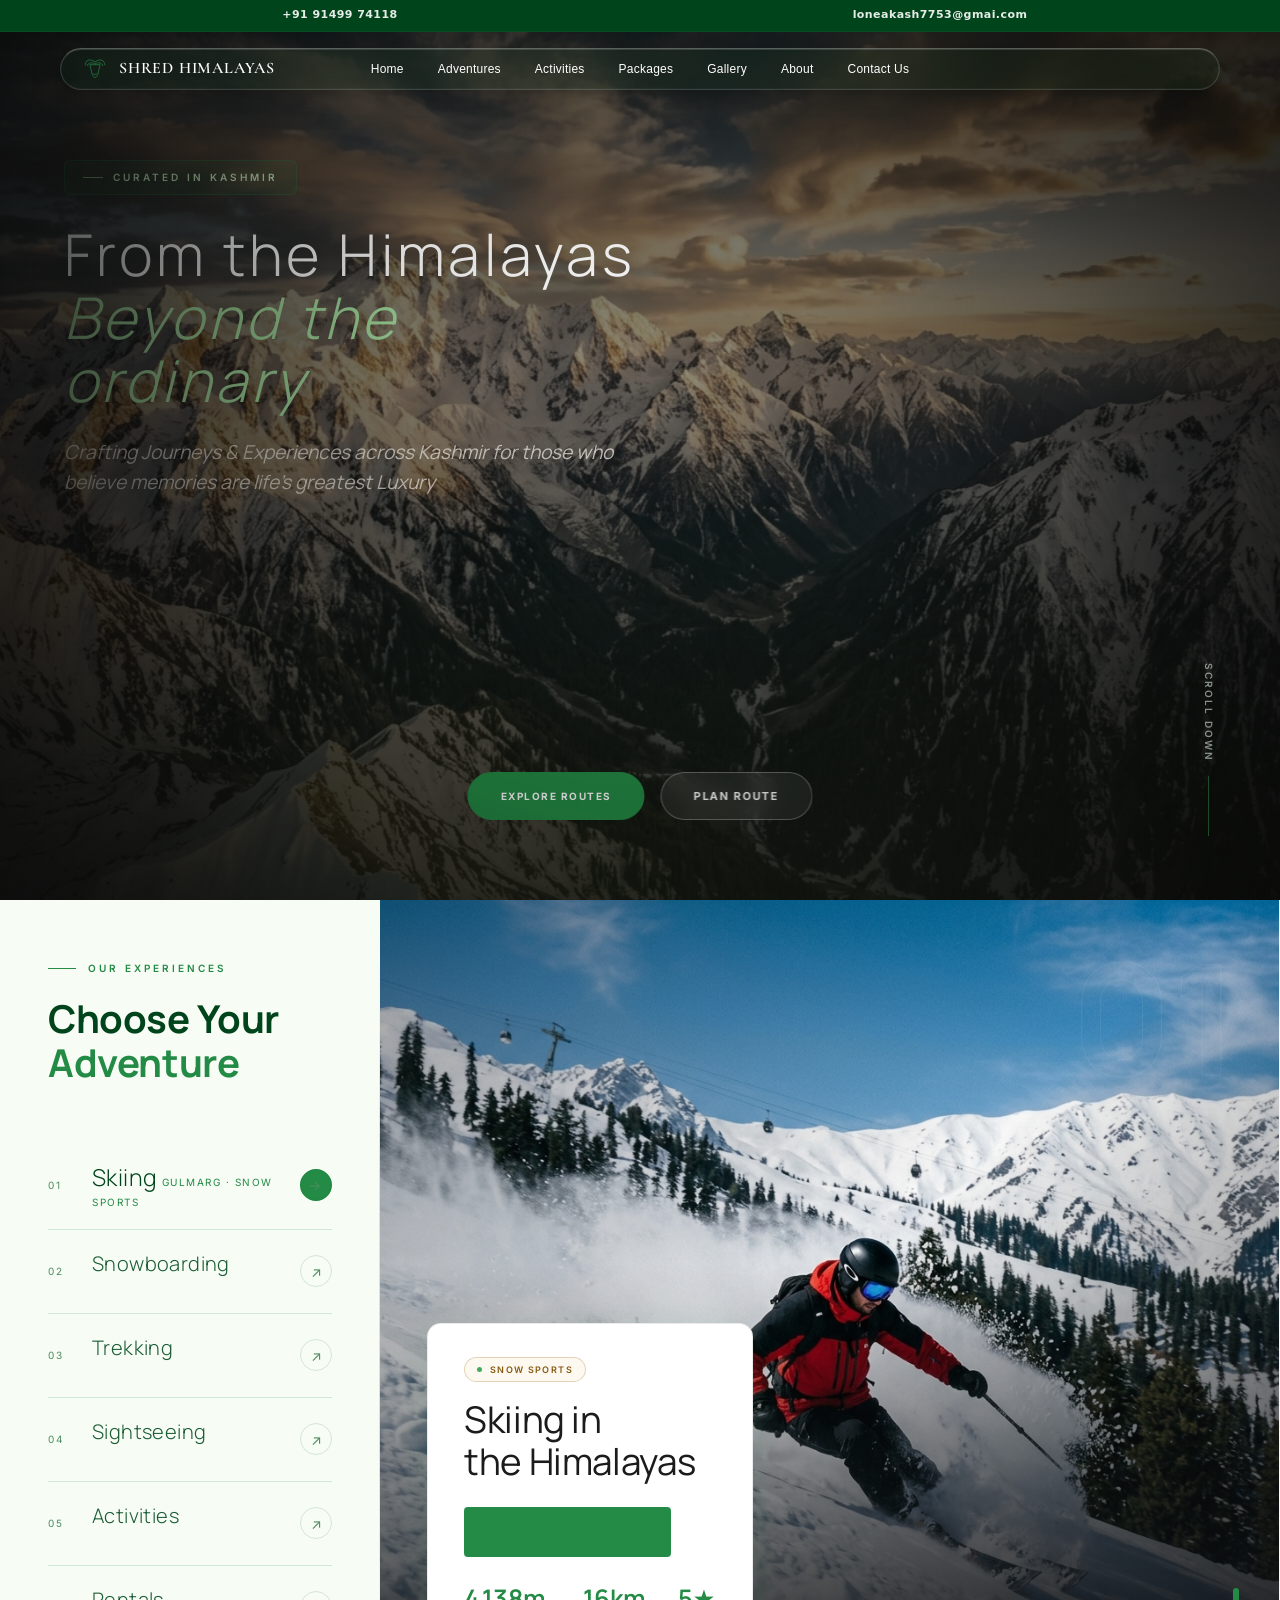
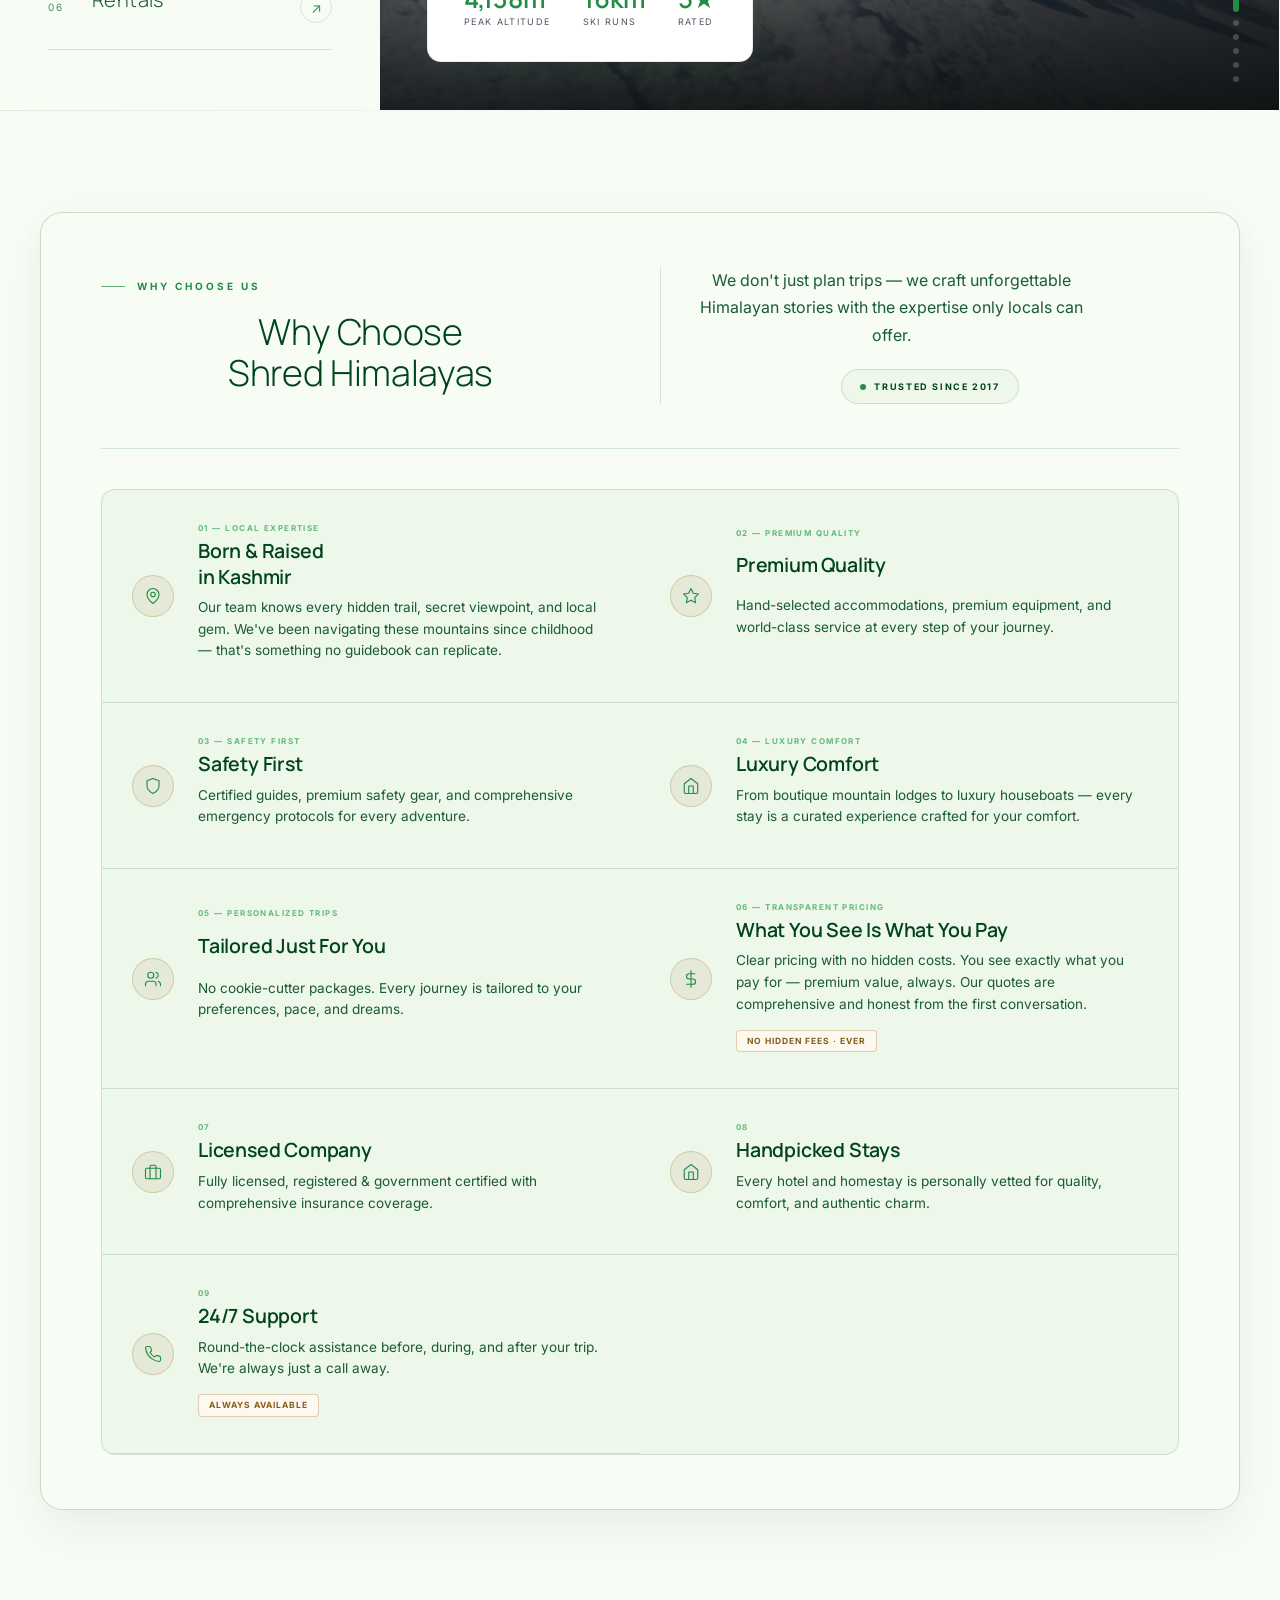
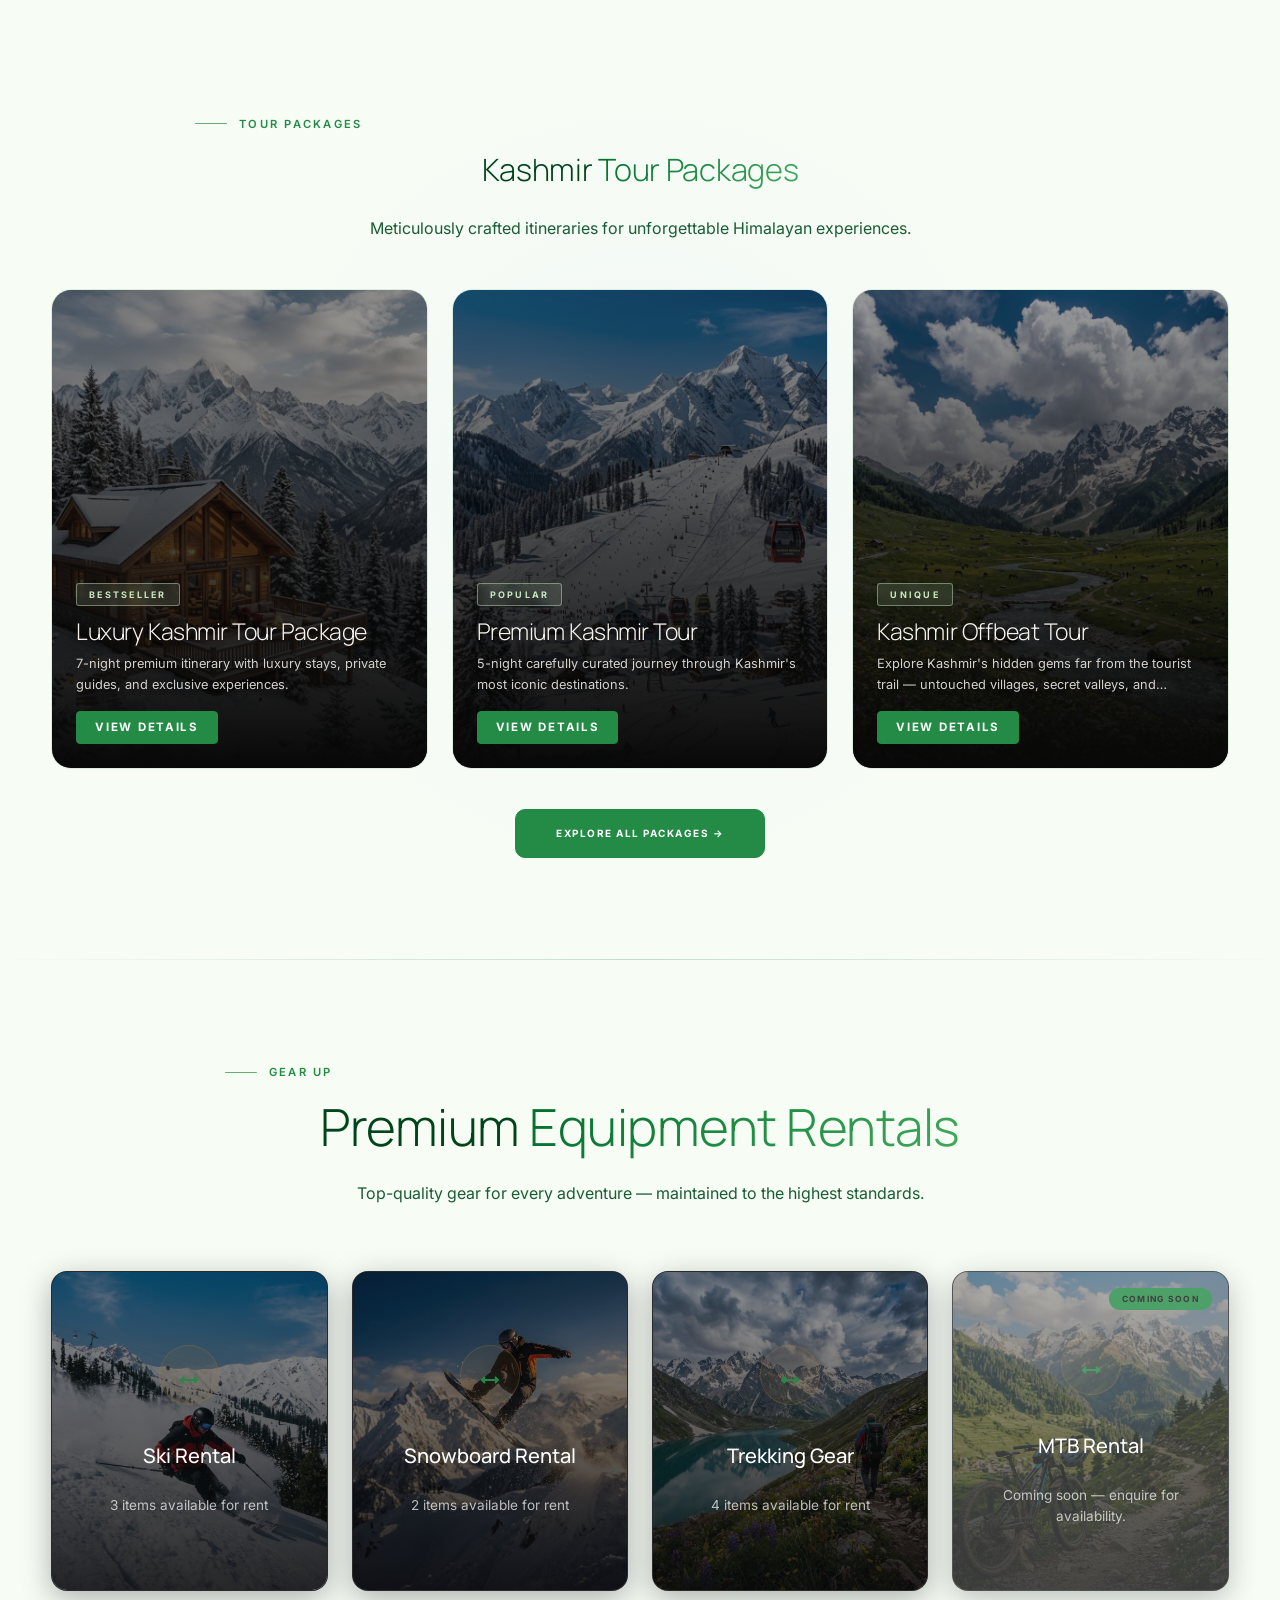
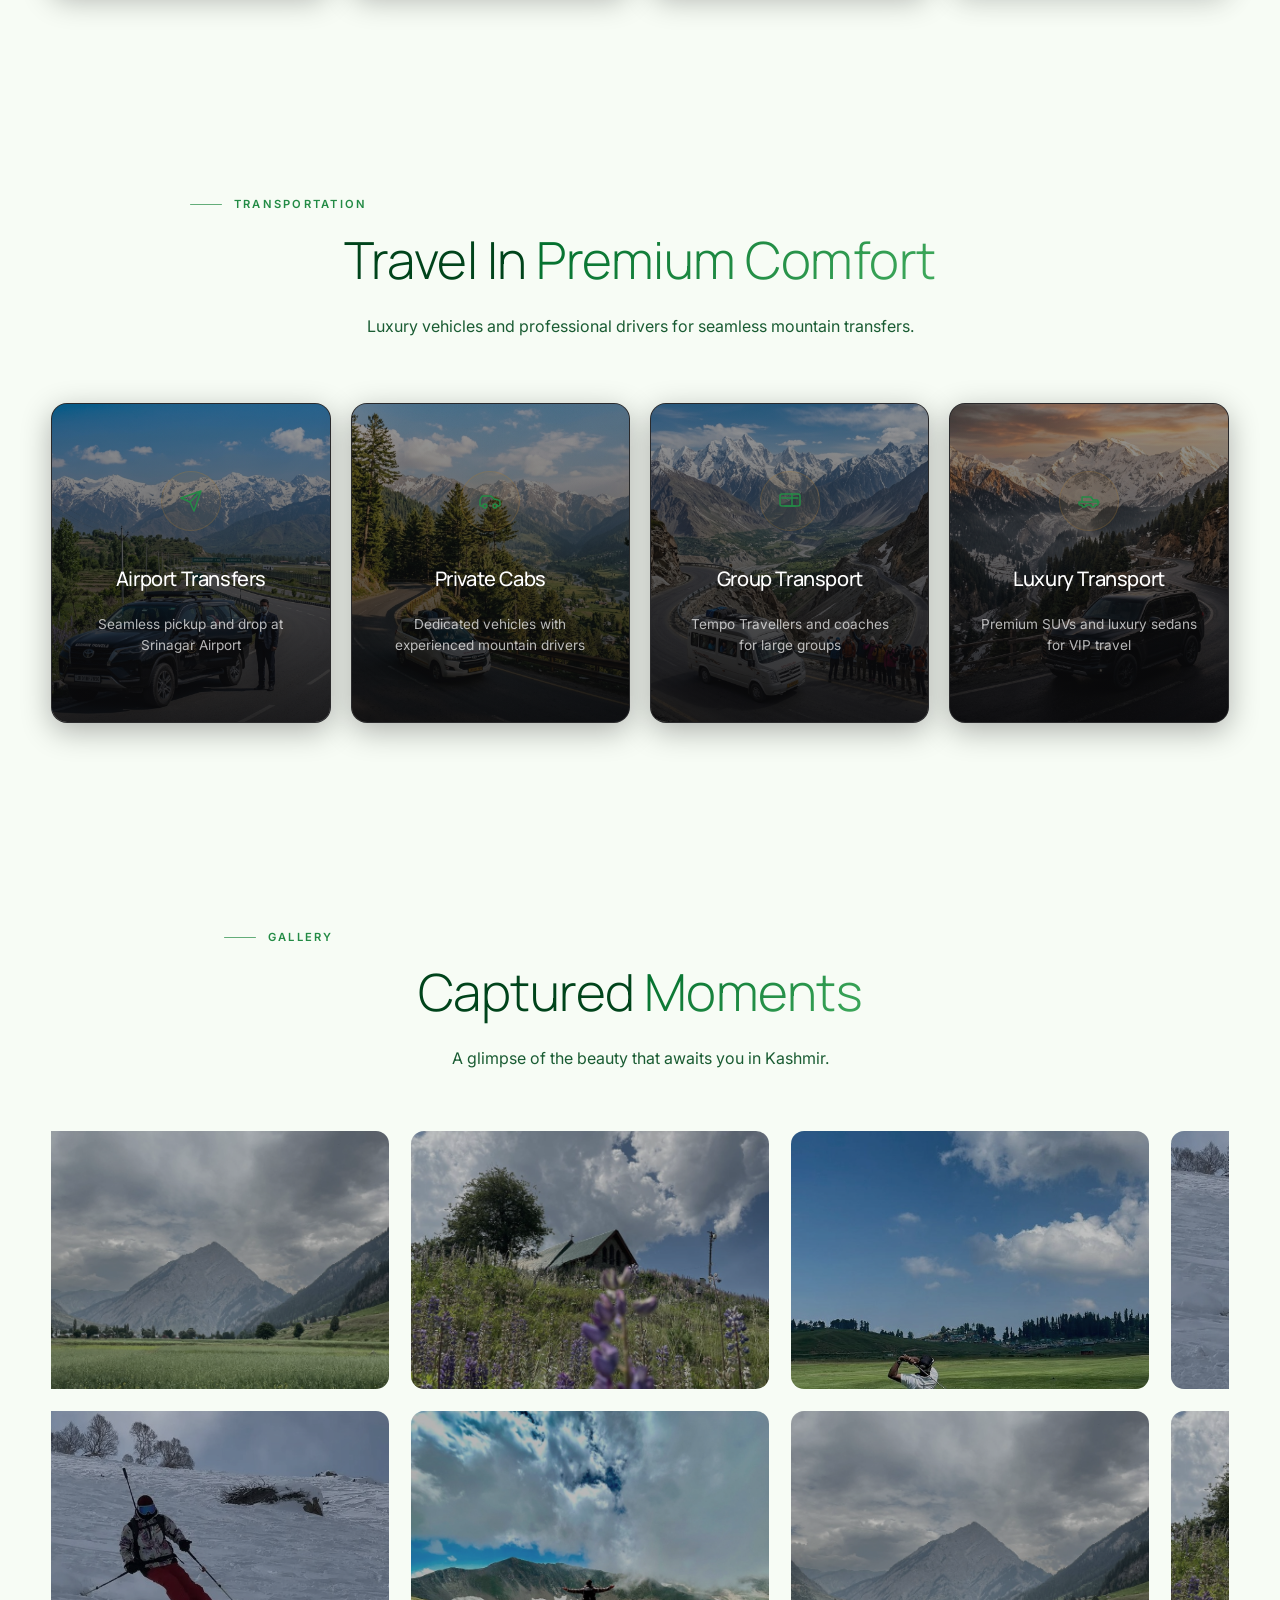
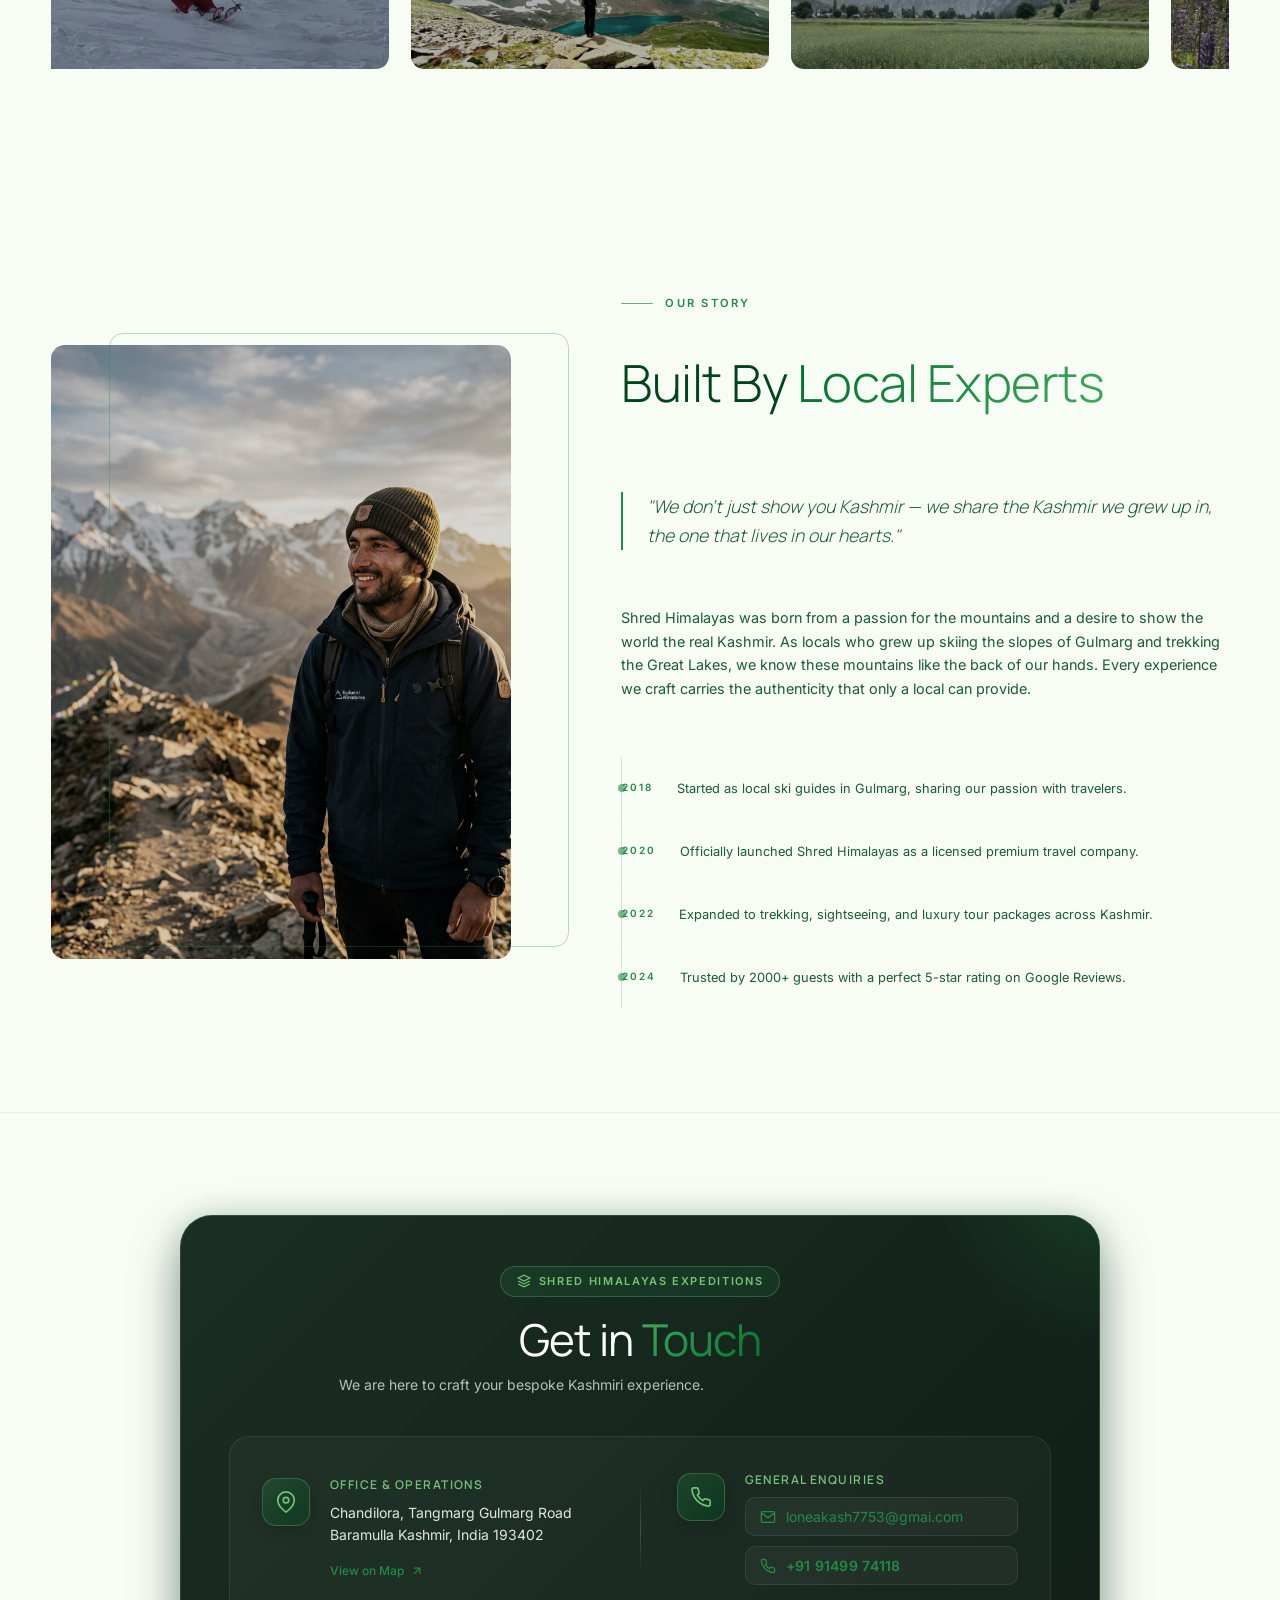
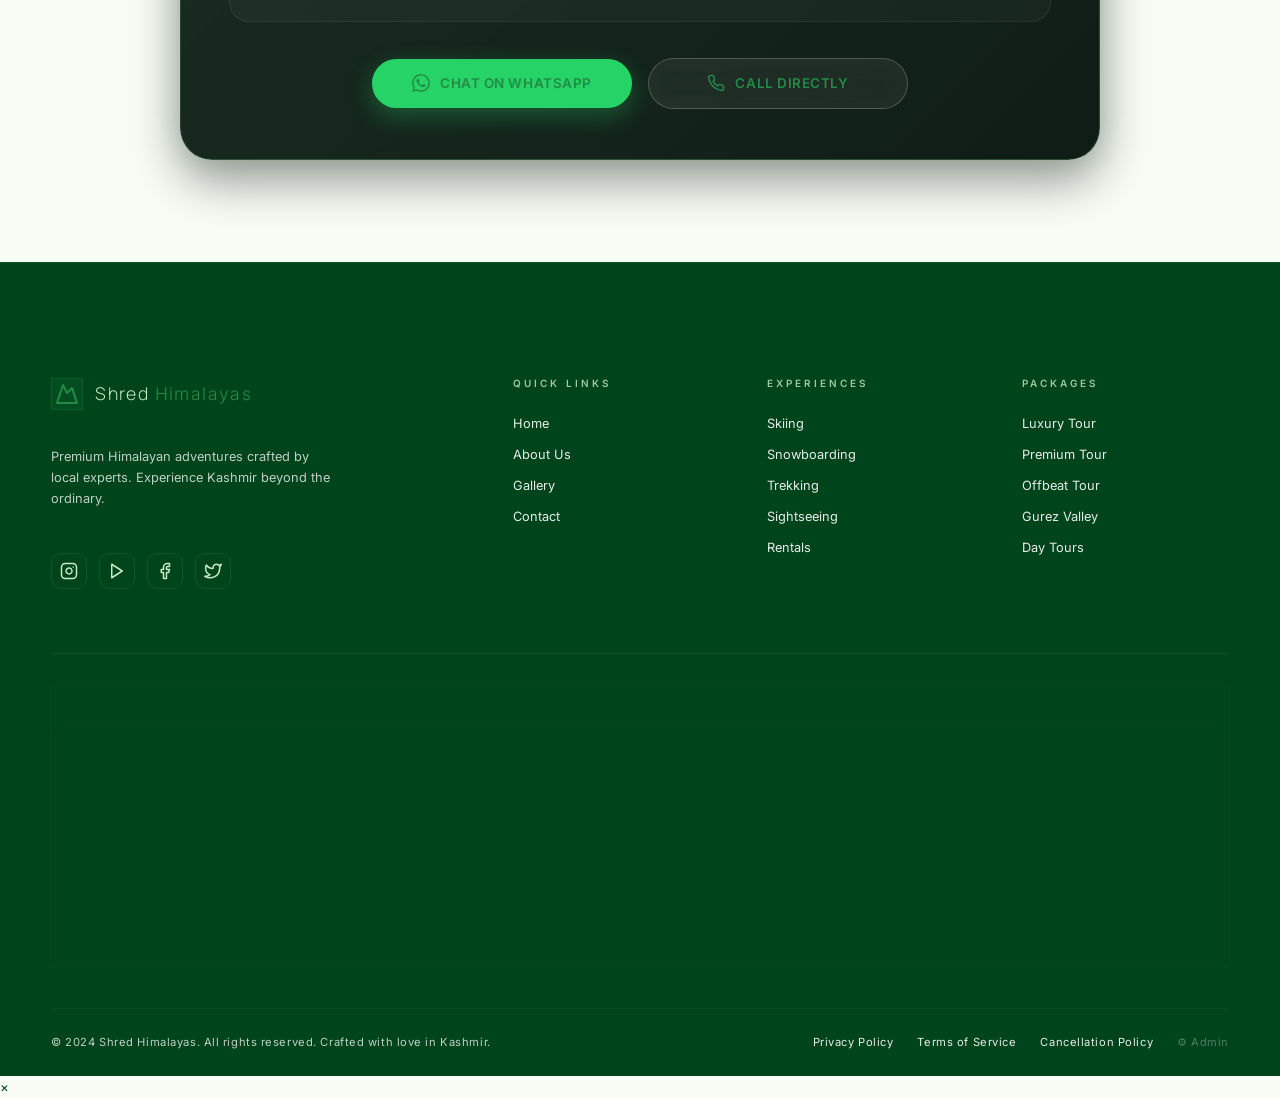
==== index.html @ b34a6f48 "fix all last changes" ====
<!DOCTYPE html>
<html lang="en">

<head>
  <meta charset="UTF-8">
  <meta name="viewport" content="width=device-width, initial-scale=1.0, viewport-fit=cover">
  <title>Shred Himalayas — Premium Himalayan Adventures & Ski Experiences</title>
  <meta name="description"
    content="Luxury adventures, ski experiences, treks, and bespoke Himalayan journeys crafted by local experts in Kashmir. Experience the Himalayas beyond the ordinary.">
  <meta name="keywords" content="Kashmir, skiing, Gulmarg, Himalayas, trekking, luxury travel, snowboarding, adventure">

  <!-- Fonts -->
  <link rel="preconnect" href="https://fonts.googleapis.com">
  <link rel="preconnect" href="https://fonts.gstatic.com" crossorigin>
  <link
    href="https://fonts.googleapis.com/css2?family=Cormorant+Garamond:wght@600&family=Inter:wght@400;500&family=Manrope:wght@700&display=swap"
    rel="stylesheet">

  <!-- Stylesheets -->
  <link rel="stylesheet" href="css/fonts.css">
  <link rel="stylesheet" href="css/variables.css?v=5">
  <link rel="stylesheet" href="css/base.css?v=5">

  <link rel="stylesheet" href="css/navbar.css?v=4">
  <link rel="stylesheet" href="css/hero.css?v=20">
  <link rel="stylesheet" href="css/why-choose.css?v=5">
  <link rel="stylesheet" href="css/experiences.css?v=14">
  <link rel="stylesheet" href="css/skiing.css?v=2">
  <link rel="stylesheet" href="css/snowboarding.css">
  <link rel="stylesheet" href="css/trekking.css?v=3">
  <link rel="stylesheet" href="css/activities.css">
  <link rel="stylesheet" href="css/sightseeing.css?v=3">
  <link rel="stylesheet" href="css/packages.css?v=3">
  <link rel="stylesheet" href="css/testimonials.css">
  <link rel="stylesheet" href="css/gallery.css?v=3">
  <link rel="stylesheet" href="css/about.css">
  <link rel="stylesheet" href="css/cta.css?v=6">
  <link rel="stylesheet" href="css/footer.css?v=2">
  <link rel="stylesheet" href="css/mega-menu.css">
  <link rel="stylesheet" href="css/polish.css?v=16">
  <link rel="stylesheet" href="css/rentals.css?v=15">
  <link rel="stylesheet" href="css/transport.css?v=15">
  <link rel="stylesheet" href="css/cursor.css?v=1">
  <link rel="stylesheet" href="css/chat-popup.css">

  <!-- Favicon -->
  <link rel="icon"
    href="data:image/svg+xml,<svg xmlns='http://www.w3.org/2000/svg' viewBox='0 0 24 24' fill='none' stroke='%232F4F3E' stroke-width='2' stroke-linecap='round' stroke-linejoin='round'><path d='m8 3 4 8 5-5 5 15H2L8 3z'/></svg>">
  <link rel="stylesheet" href="css/theme.css?v=3">
  <link rel="stylesheet" href="css/ios-compat.css">
</head>

<body>

  <!-- ===== LUXURY LOADING SCREEN ===== -->
  <div id="sh-loader">
    <!-- Mountain silhouette background -->
    <div class="loader__mountain">
      <svg viewBox="0 0 1440 400" preserveAspectRatio="xMidYMax meet" fill="rgba(196,168,108,0.15)">
        <polygon
          points="0,400 180,180 280,260 420,100 560,230 700,60 840,200 980,120 1120,240 1260,140 1440,280 1440,400" />
      </svg>
    </div>
    <!-- Vertical line -->
    <div class="loader__line"></div>
    <!-- Gold ring progress -->
    <div class="loader__ring-wrap">
      <svg class="loader__ring-svg" viewBox="0 0 100 100">
        <circle class="loader__ring-bg" cx="50" cy="50" r="45" />
        <circle class="loader__ring-progress" cx="50" cy="50" r="45" />
      </svg>
      <div class="loader__icon">
        <svg viewBox="0 0 24 24" width="28" height="28" fill="none" stroke="currentColor" stroke-width="1.5">
          <path d="m8 3 4 8 5-5 5 15H2L8 3z" />
        </svg>
      </div>
    </div>
    <!-- Brand text -->
    <div class="loader__brand">Shred Himalayas</div>
    <div class="loader__sub">Premium Himalayan Adventures</div>
  </div>

  <!-- ===== NAVBAR ===== -->
  <nav class="navbar" id="navbar">
    <div class="navbar__inner">
      <a href="index.html" class="navbar__logo">
        <div class="navbar__logo-icon">
          <svg viewBox="0 0 100 100" class="navbar__yak-logo" width="34" height="34" fill="none" stroke="currentColor"
            stroke-width="2.5" stroke-linecap="round" stroke-linejoin="round">
            <path d="M15 35 C15 20, 30 10, 50 25 C70 10, 85 20, 85 35" />
            <path d="M22 38 C25 28, 38 24, 50 32 C62 24, 75 28, 78 38" />
            <path d="M32 36 L40 70 C42 75, 45 80, 50 80 C55 80, 58 75, 60 70 L68 36 Z" />
            <path d="M44 68 C46 70, 54 70, 56 68" />
          </svg>
        </div>
        <div class="navbar__logo-text">Shred Himalayas</div>
      </a>

      <div class="navbar__links" id="navLinks">
        <a href="index.html" class="navbar__link active">Home</a>
        <a href="adventures.html" class="navbar__link">Adventures</a>
        <a href="activities.html" class="navbar__link">Activities</a>
        <a href="packages.html" class="navbar__link">Packages</a>
        <a href="index.html#gallery" class="navbar__link">Gallery</a>
        <a href="index.html#about" class="navbar__link">About</a>
        <a href="index.html#cta__form-side" class="navbar__link">Contact Us</a>
      </div>


      <button class="navbar__toggle" id="navToggle" aria-label="Toggle menu" aria-expanded="false"
        aria-controls="navSheet">
        <span></span><span></span><span></span>
      </button>
    </div>
  </nav>

  <!-- ===== MOBILE NAV BOTTOM-SHEET ===== -->
  <div class="nav-sheet-backdrop" id="navSheetBackdrop"></div>
  <div class="nav-sheet" id="navSheet" role="dialog" aria-modal="true" aria-label="Navigation">
    <div class="nav-sheet__pill"></div>
    <div class="nav-sheet__header">
      <span class="nav-sheet__label">Navigation</span>
    </div>
    <div class="nav-sheet__divider"></div>
    <div class="nav-sheet__grid">
      <a href="index.html" class="nav-sheet__item active">
        Home
        <svg class="nav-sheet__arrow" viewBox="0 0 24 24" fill="none" stroke="currentColor" stroke-width="2.5"
          stroke-linecap="round" stroke-linejoin="round">
          <line x1="5" y1="12" x2="19" y2="12" />
          <polyline points="12 5 19 12 12 19" />
        </svg>
      </a>
      <a href="adventures.html" class="nav-sheet__item">
        Adventures
        <svg class="nav-sheet__arrow" viewBox="0 0 24 24" fill="none" stroke="currentColor" stroke-width="2.5"
          stroke-linecap="round" stroke-linejoin="round">
          <line x1="5" y1="12" x2="19" y2="12" />
          <polyline points="12 5 19 12 12 19" />
        </svg>
      </a>
      <a href="activities.html" class="nav-sheet__item nav-sheet__item--full" id="mobileActivitiesToggle">
        Activities
        <svg class="nav-sheet__arrow" viewBox="0 0 24 24" fill="none" stroke="currentColor" stroke-width="2.5"
          stroke-linecap="round" stroke-linejoin="round">
          <line x1="5" y1="12" x2="19" y2="12" />
          <polyline points="12 5 19 12 12 19" />
        </svg>
      </a>
      <a href="packages.html" class="nav-sheet__item">
        Packages
        <svg class="nav-sheet__arrow" viewBox="0 0 24 24" fill="none" stroke="currentColor" stroke-width="2.5"
          stroke-linecap="round" stroke-linejoin="round">
          <line x1="5" y1="12" x2="19" y2="12" />
          <polyline points="12 5 19 12 12 19" />
        </svg>
      </a>
      <a href="index.html#gallery" class="nav-sheet__item">
        Gallery
        <svg class="nav-sheet__arrow" viewBox="0 0 24 24" fill="none" stroke="currentColor" stroke-width="2.5"
          stroke-linecap="round" stroke-linejoin="round">
          <line x1="5" y1="12" x2="19" y2="12" />
          <polyline points="12 5 19 12 12 19" />
        </svg>
      </a>
      <a href="index.html#about" class="nav-sheet__item">
        About
        <svg class="nav-sheet__arrow" viewBox="0 0 24 24" fill="none" stroke="currentColor" stroke-width="2.5"
          stroke-linecap="round" stroke-linejoin="round">
          <line x1="5" y1="12" x2="19" y2="12" />
          <polyline points="12 5 19 12 12 19" />
        </svg>
      </a>
      <a href="index.html#cta__form-side" class="nav-sheet__item">
        Contact
        <svg class="nav-sheet__arrow" viewBox="0 0 24 24" fill="none" stroke="currentColor" stroke-width="2.5"
          stroke-linecap="round" stroke-linejoin="round">
          <line x1="5" y1="12" x2="19" y2="12" />
          <polyline points="12 5 19 12 12 19" />
        </svg>
      </a>
    </div>

  </div>

  <!-- ===== TICKER BAR ===== -->
  <div class="nav-ticker" aria-hidden="true">
    <div class="nav-ticker__track">
      <span class="nav-ticker__item">+91 91499 74118</span><span class="nav-ticker__dot"></span>
      <span class="nav-ticker__item">loneakash7753@gmai.com</span><span class="nav-ticker__dot"></span>
    </div>
  </div>

  <!-- ===== HERO ===== -->

  <section class="hero" id="hero">
    <div class="hero__slider">
      <!-- Slide 1 (Winter Video) -->
      <div class="hero__slide active" data-slide="0">
        <div class="hero__media">
          <video autoplay loop muted playsinline poster="assets/images/hero-mountains.png" class="hero__video">
            <source
              src="https://assets.mixkit.co/videos/preview/mixkit-snowy-mountain-peak-under-blue-sky-41584-large.mp4"
              type="video/mp4">
          </video>
          <div class="hero__overlay"></div>
        </div>
        <div class="hero__content">
          <p class="hero__label">Curated in Kashmir</p>
          <h1 class="hero__title">From the Himalayas<br><span class="hero__title-italic">Beyond the ordinary</span></h1>
          <p class="hero__subtitle">Crafting Journeys &amp; Experiences across Kashmir for those who believe memories are life’s greatest Luxury</p>
        </div>
        <div class="hero__buttons">
          <a href="skiing.html" class="btn btn--primary btn--large"><span>Explore Routes</span></a>
          <a href="#packages" class="btn btn--secondary btn--large"><span>Plan Route</span></a>
        </div>
      </div>

      <!-- Slide 2 (Trek Image) -->
      <div class="hero__slide" data-slide="1">
        <div class="hero__media">
          <img src="assets/images/trekking-landscape.png" alt="Trekking in Kashmir" class="hero__image">
          <div class="hero__overlay"></div>
        </div>
        <div class="hero__content">
          <p class="hero__label">Curated in Kashmir</p>
          <h1 class="hero__title">From the Himalayas<br><span class="hero__title-italic">Beyond the ordinary</span></h1>
          <p class="hero__subtitle">Crafting Journeys &amp; Experiences across Kashmir for those who believe memories are life’s greatest Luxury</p>
        </div>
        <div class="hero__buttons">
          <a href="treks.html" class="btn btn--primary btn--large"><span>Explore Routes</span></a>
          <a href="#packages" class="btn btn--secondary btn--large"><span>Plan Route</span></a>
        </div>
      </div>

      <!-- Slide 3 (Luxury Image) -->
      <div class="hero__slide" data-slide="2">
        <div class="hero__media">
          <img src="assets/images/sightseeing-dal-lake.png" alt="Kashmir Luxury Tour" class="hero__image">
          <div class="hero__overlay"></div>
        </div>
        <div class="hero__content">
          <p class="hero__label">Curated in Kashmir</p>
          <h1 class="hero__title">From the Himalayas<br><span class="hero__title-italic">Beyond the ordinary</span></h1>
          <p class="hero__subtitle">Crafting Journeys &amp; Experiences across Kashmir for those who believe memories are life’s greatest Luxury</p>
        </div>
        <div class="hero__buttons">
          <a href="packages.html" class="btn btn--primary btn--large"><span>Explore Routes</span></a>
          <a href="#packages" class="btn btn--secondary btn--large"><span>Plan Route</span></a>
        </div>
      </div>
    </div>

    <canvas class="hero__snow" id="snowCanvas"></canvas>

    <!-- Slider Controls -->
    <!-- <div class="hero__controls">
      <button class="hero__control hero__control--prev" aria-label="Previous slide">
        <svg viewBox="0 0 24 24" width="20" height="20" fill="none" stroke="currentColor" stroke-width="2" stroke-linecap="round" stroke-linejoin="round"><line x1="19" y1="12" x2="5" y2="12"></line><polyline points="12 19 5 12 12 5"></polyline></svg>
      </button>
      <button class="hero__control hero__control--next" aria-label="Next slide">
        <svg viewBox="0 0 24 24" width="20" height="20" fill="none" stroke="currentColor" stroke-width="2" stroke-linecap="round" stroke-linejoin="round"><line x1="5" y1="12" x2="19" y2="12"></line><polyline points="12 5 19 12 12 19"></polyline></svg>
      </button>
    </div> -->

    <!-- Scroll Down Indicator -->
    <div class="hero__scroll-down">
      <span class="hero__scroll-text">Scroll Down</span>
      <div class="hero__scroll-line"></div>
    </div>
  </section>

  <!-- ===== EXPERIENCES SHOWCASE ===== -->
  <section class="experiences" id="experiences">
    <div class="experiences__layout">

      <!-- Left Sidebar: Navigation -->
      <aside class="experiences__sidebar">
        <div class="experiences__sidebar-header">
          <p class="experiences__sidebar-label">Our Experiences</p>
          <h2 class="experiences__sidebar-title">
            Choose Your<br><span>Adventure</span>
          </h2>
        </div>

        <ul class="experiences__nav" role="tablist" aria-label="Experience categories">
          <li class="experiences__nav-item">
            <button class="experiences__nav-btn is-active" role="tab" aria-selected="true" data-exp="0" id="exp-tab-0"
              aria-controls="exp-panel-0">
              <span class="experiences__nav-num">01</span>
              <span class="experiences__nav-info">
                <span class="experiences__nav-title">Skiing</span>
                <span class="experiences__nav-sub">Gulmarg · Snow Sports</span>
              </span>
              <span class="experiences__nav-arrow" aria-hidden="true">↗</span>
            </button>
          </li>
          <li class="experiences__nav-item">
            <button class="experiences__nav-btn" role="tab" aria-selected="false" data-exp="1" id="exp-tab-1"
              aria-controls="exp-panel-1">
              <span class="experiences__nav-num">02</span>
              <span class="experiences__nav-info">
                <span class="experiences__nav-title">Snowboarding</span>
                <span class="experiences__nav-sub">Kashmir · Backcountry</span>
              </span>
              <span class="experiences__nav-arrow" aria-hidden="true">↗</span>
            </button>
          </li>
          <li class="experiences__nav-item">
            <button class="experiences__nav-btn" role="tab" aria-selected="false" data-exp="2" id="exp-tab-2"
              aria-controls="exp-panel-2">
              <span class="experiences__nav-num">03</span>
              <span class="experiences__nav-info">
                <span class="experiences__nav-title">Trekking</span>
                <span class="experiences__nav-sub">Trails · High Altitude</span>
              </span>
              <span class="experiences__nav-arrow" aria-hidden="true">↗</span>
            </button>
          </li>
          <li class="experiences__nav-item">
            <button class="experiences__nav-btn" role="tab" aria-selected="false" data-exp="3" id="exp-tab-3"
              aria-controls="exp-panel-3">
              <span class="experiences__nav-num">04</span>
              <span class="experiences__nav-info">
                <span class="experiences__nav-title">Sightseeing</span>
                <span class="experiences__nav-sub">Culture · Landscapes</span>
              </span>
              <span class="experiences__nav-arrow" aria-hidden="true">↗</span>
            </button>
          </li>
          <li class="experiences__nav-item">
            <button class="experiences__nav-btn" role="tab" aria-selected="false" data-exp="4" id="exp-tab-4"
              aria-controls="exp-panel-4">
              <span class="experiences__nav-num">05</span>
              <span class="experiences__nav-info">
                <span class="experiences__nav-title">Activities</span>
                <span class="experiences__nav-sub">Year-Round · All Levels</span>
              </span>
              <span class="experiences__nav-arrow" aria-hidden="true">↗</span>
            </button>
          </li>
          <li class="experiences__nav-item">
            <button class="experiences__nav-btn" role="tab" aria-selected="false" data-exp="5" id="exp-tab-5"
              aria-controls="exp-panel-5">
              <span class="experiences__nav-num">06</span>
              <span class="experiences__nav-info">
                <span class="experiences__nav-title">Rentals</span>
                <span class="experiences__nav-sub">Equipment · Premium Gear</span>
              </span>
              <span class="experiences__nav-arrow" aria-hidden="true">↗</span>
            </button>
          </li>
        </ul>
      </aside>

      <!-- Right Stage: Image Panels -->
      <div class="experiences__stage">

        <!-- Panel 01: Skiing -->
        <div class="experiences__panel is-active" role="tabpanel" id="exp-panel-0" aria-labelledby="exp-tab-0">
          <img src="assets/images/skiing-action.png" alt="Skiing in Gulmarg" class="experiences__panel-image"
            loading="eager">
          <div class="experiences__panel-overlay"></div>
          <div class="experiences__panel-overlay-bottom"></div>
          <div class="experiences__panel-bignum" aria-hidden="true">01</div>
          <div class="experiences__panel-content">
            <div class="experiences__panel-tag">Snow Sports</div>
            <h3 class="experiences__panel-heading">Skiing in<br>the Himalayas</h3>
            <p class="experiences__panel-desc">Asia's highest gondola, legendary powder runs, and certified instructors
              for all levels. From first-timers to expert heli-skiers — Gulmarg delivers like nowhere else on Earth.</p>
            <div class="experiences__panel-meta">
              <a href="skiing.html" class="experiences__panel-cta">
                Explore Skiing
                <svg class="experiences__panel-cta-icon" viewBox="0 0 24 24">
                  <path d="M5 12h14M12 5l7 7-7 7" />
                </svg>
              </a>
            </div>
            <div class="experiences__panel-stats">
              <div class="experiences__stat">
                <span class="experiences__stat-num">4,138m</span>
                <span class="experiences__stat-label">Peak Altitude</span>
              </div>
              <div class="experiences__stat">
                <span class="experiences__stat-num">16km</span>
                <span class="experiences__stat-label">Ski Runs</span>
              </div>
              <div class="experiences__stat">
                <span class="experiences__stat-num">5★</span>
                <span class="experiences__stat-label">Rated</span>
              </div>
            </div>
          </div>
        </div>

        <!-- Panel 02: Snowboarding -->
        <div class="experiences__panel" role="tabpanel" id="exp-panel-1" aria-labelledby="exp-tab-1">
          <img src="assets/images/snowboarding-action.png" alt="Snowboarding in Kashmir"
            class="experiences__panel-image" loading="lazy">
          <div class="experiences__panel-overlay"></div>
          <div class="experiences__panel-overlay-bottom"></div>
          <div class="experiences__panel-bignum" aria-hidden="true">02</div>
          <div class="experiences__panel-content">
            <div class="experiences__panel-tag">Backcountry</div>
            <h3 class="experiences__panel-heading">Snowboarding<br>Kashmir</h3>
            <p class="experiences__panel-desc">Carve your way through untouched mountain terrain. Our guides know every
              hidden line, drop, and powder stash in Kashmir's backcountry.</p>
            <div class="experiences__panel-meta">
              <a href="adventures.html" class="experiences__panel-cta">
                Explore Snowboarding
                <svg class="experiences__panel-cta-icon" viewBox="0 0 24 24">
                  <path d="M5 12h14M12 5l7 7-7 7" />
                </svg>
              </a>
            </div>
            <div class="experiences__panel-stats">
              <div class="experiences__stat">
                <span class="experiences__stat-num">3,200m</span>
                <span class="experiences__stat-label">Base Altitude</span>
              </div>
              <div class="experiences__stat">
                <span class="experiences__stat-num">Dec–Mar</span>
                <span class="experiences__stat-label">Best Season</span>
              </div>
              <div class="experiences__stat">
                <span class="experiences__stat-num">All</span>
                <span class="experiences__stat-label">Skill Levels</span>
              </div>
            </div>
          </div>
        </div>

        <!-- Panel 03: Trekking -->
        <div class="experiences__panel" role="tabpanel" id="exp-panel-2" aria-labelledby="exp-tab-2">
          <img src="assets/images/trekking-landscape.png" alt="Trekking in Kashmir" class="experiences__panel-image"
            loading="lazy">
          <div class="experiences__panel-overlay"></div>
          <div class="experiences__panel-overlay-bottom"></div>
          <div class="experiences__panel-bignum" aria-hidden="true">03</div>
          <div class="experiences__panel-content">
            <div class="experiences__panel-tag">High Altitude</div>
            <h3 class="experiences__panel-heading">Trekking the<br>Great Himalayas</h3>
            <p class="experiences__panel-desc">Walk ancient Silk Road trails through emerald alpine meadows, glacial
              lakes, and summit passes that have been traversed for centuries.</p>
            <div class="experiences__panel-meta">
              <a href="treks.html" class="experiences__panel-cta">
                Explore Trekking
                <svg class="experiences__panel-cta-icon" viewBox="0 0 24 24">
                  <path d="M5 12h14M12 5l7 7-7 7" />
                </svg>
              </a>
            </div>
            <div class="experiences__panel-stats">
              <div class="experiences__stat">
                <span class="experiences__stat-num">12+</span>
                <span class="experiences__stat-label">Trek Routes</span>
              </div>
              <div class="experiences__stat">
                <span class="experiences__stat-num">Jun–Oct</span>
                <span class="experiences__stat-label">Best Season</span>
              </div>
              <div class="experiences__stat">
                <span class="experiences__stat-num">5,400m</span>
                <span class="experiences__stat-label">Max Altitude</span>
              </div>
            </div>
          </div>
        </div>

        <!-- Panel 04: Sightseeing -->
        <div class="experiences__panel" role="tabpanel" id="exp-panel-3" aria-labelledby="exp-tab-3">
          <img src="assets/images/sightseeing-dal-lake.png" alt="Sightseeing in Kashmir"
            class="experiences__panel-image" loading="lazy">
          <div class="experiences__panel-overlay"></div>
          <div class="experiences__panel-overlay-bottom"></div>
          <div class="experiences__panel-bignum" aria-hidden="true">04</div>
          <div class="experiences__panel-content">
            <div class="experiences__panel-tag">Culture & Landscapes</div>
            <h3 class="experiences__panel-heading">Sightseeing<br>Kashmir</h3>
            <p class="experiences__panel-desc">From the shimmering Dal Lake to the Mughal Gardens, immerse yourself in
              Kashmir's timeless beauty, living culture, and storied landscapes.</p>
            <div class="experiences__panel-meta">
              <a href="adventures.html" class="experiences__panel-cta">
                Explore Sightseeing
                <svg class="experiences__panel-cta-icon" viewBox="0 0 24 24">
                  <path d="M5 12h14M12 5l7 7-7 7" />
                </svg>
              </a>
            </div>
            <div class="experiences__panel-stats">
              <div class="experiences__stat">
                <span class="experiences__stat-num">20+</span>
                <span class="experiences__stat-label">Landmarks</span>
              </div>
              <div class="experiences__stat">
                <span class="experiences__stat-num">All Year</span>
                <span class="experiences__stat-label">Season</span>
              </div>
              <div class="experiences__stat">
                <span class="experiences__stat-num">Cultural</span>
                <span class="experiences__stat-label">Experience</span>
              </div>
            </div>
          </div>
        </div>

        <!-- Panel 05: Activities -->
        <div class="experiences__panel" role="tabpanel" id="exp-panel-4" aria-labelledby="exp-tab-4">
          <img src="assets/images/activities-winter.png" alt="Winter activities in Kashmir"
            class="experiences__panel-image" loading="lazy">
          <div class="experiences__panel-overlay"></div>
          <div class="experiences__panel-overlay-bottom"></div>
          <div class="experiences__panel-bignum" aria-hidden="true">05</div>
          <div class="experiences__panel-content">
            <div class="experiences__panel-tag">Year-Round Adventures</div>
            <h3 class="experiences__panel-heading">Activities for<br>Every Season</h3>
            <p class="experiences__panel-desc">Snowshoeing, ice fishing, zorbing, and more. Kashmir offers a calendar
              full of thrilling activities whether the mountains are white or green.</p>
            <div class="experiences__panel-meta">
              <a href="adventures.html" class="experiences__panel-cta">
                Explore Activities
                <svg class="experiences__panel-cta-icon" viewBox="0 0 24 24">
                  <path d="M5 12h14M12 5l7 7-7 7" />
                </svg>
              </a>
            </div>
            <div class="experiences__panel-stats">
              <div class="experiences__stat">
                <span class="experiences__stat-num">15+</span>
                <span class="experiences__stat-label">Activities</span>
              </div>
              <div class="experiences__stat">
                <span class="experiences__stat-num">All Year</span>
                <span class="experiences__stat-label">Available</span>
              </div>
              <div class="experiences__stat">
                <span class="experiences__stat-num">Family</span>
                <span class="experiences__stat-label">Friendly</span>
              </div>
            </div>
          </div>
        </div>

        <!-- Panel 06: Rentals -->
        <div class="experiences__panel" role="tabpanel" id="exp-panel-5" aria-labelledby="exp-tab-5">
          <img src="assets/images/rentals-equipment.png" alt="Equipment rentals" class="experiences__panel-image"
            loading="lazy">
          <div class="experiences__panel-overlay"></div>
          <div class="experiences__panel-overlay-bottom"></div>
          <div class="experiences__panel-bignum" aria-hidden="true">06</div>
          <div class="experiences__panel-content">
            <div class="experiences__panel-tag">Premium Gear</div>
            <h3 class="experiences__panel-heading">Top-Tier<br>Equipment Rentals</h3>
            <p class="experiences__panel-desc">Rent premium skis, snowboards, helmets, and mountain gear from our
              fully-stocked base camp. Expert fitting, daily maintenance included.</p>
            <div class="experiences__panel-meta">
              <a href="rentals.html" class="experiences__panel-cta">
                Browse Equipment
                <svg class="experiences__panel-cta-icon" viewBox="0 0 24 24">
                  <path d="M5 12h14M12 5l7 7-7 7" />
                </svg>
              </a>
            </div>
            <div class="experiences__panel-stats">
              <div class="experiences__stat">
                <span class="experiences__stat-num">200+</span>
                <span class="experiences__stat-label">Items Available</span>
              </div>
              <div class="experiences__stat">
                <span class="experiences__stat-num">Daily</span>
                <span class="experiences__stat-label">Maintained</span>
              </div>
              <div class="experiences__stat">
                <span class="experiences__stat-num">Expert</span>
                <span class="experiences__stat-label">Fitting</span>
              </div>
            </div>
          </div>
        </div>

        <!-- Progress Dots -->
        <div class="experiences__dots" aria-hidden="true">
          <button class="experiences__dot is-active" data-exp="0" aria-label="Skiing"></button>
          <button class="experiences__dot" data-exp="1" aria-label="Snowboarding"></button>
          <button class="experiences__dot" data-exp="2" aria-label="Trekking"></button>
          <button class="experiences__dot" data-exp="3" aria-label="Sightseeing"></button>
          <button class="experiences__dot" data-exp="4" aria-label="Activities"></button>
          <button class="experiences__dot" data-exp="5" aria-label="Rentals"></button>
        </div>

      </div><!-- /stage -->
    </div><!-- /layout -->
  </section>

  <!-- ===== WHY CHOOSE ===== -->
  <section class="why-choose" id="why-choose">
    <div class="why-choose__inner">

      <!-- Two-column Header -->
      <div class="why-choose__header">
        <div class="why-choose__header-left">
          <p class="section-label">Why Choose Us</p>
          <h2>Why Choose<br>Shred Himalayas</h2>
        </div>
        <div class="why-choose__header-right">
          <p>We don't just plan trips — we craft unforgettable Himalayan stories with the expertise only locals can
            offer.</p>
          <div class="why-choose__header-badge">Trusted since 2017</div>
        </div>
      </div>

      <!-- BENTO GRID -->
      <div class="why-choose__bento">

        <!-- Card 1: Featured — Local Expertise (Large Dark) -->
        <div class="wc-card wc-card--featured reveal">
          <div class="wc-card__icon">
            <svg viewBox="0 0 24 24" fill="none" stroke="currentColor" stroke-width="1.5" stroke-linecap="round"
              stroke-linejoin="round">
              <path d="M20 10c0 6-8 12-8 12s-8-6-8-12a8 8 0 0 1 16 0Z" />
              <circle cx="12" cy="10" r="3" />
            </svg>
          </div>
          <span class="wc-card__num">01 — Local Expertise</span>
          <h3 class="wc-card__title">Born & Raised<br>in Kashmir</h3>
          <p class="wc-card__desc">Our team knows every hidden trail, secret viewpoint, and local gem. We've been
            navigating these mountains since childhood — that's something no guidebook can replicate.</p>
          <!-- <a href="adventures.html" class="wc-card__arrow-link">
            Explore Experiences
            <svg viewBox="0 0 24 24"><path d="M5 12h14M12 5l7 7-7 7"/></svg>
          </a> -->
          <span class="wc-card__watermark" aria-hidden="true">01</span>
        </div>

        <!-- Card 2: Premium Quality (Medium Light) -->
        <div class="wc-card wc-card--medium-light reveal">
          <div class="wc-card__icon">
            <svg viewBox="0 0 24 24" fill="none" stroke="currentColor" stroke-width="1.5" stroke-linecap="round"
              stroke-linejoin="round">
              <path d="M12 2 L15.09 8.26 22 9.27 17 14.14 18.18 21.02 12 17.77 5.82 21.02 7 14.14 2 9.27 8.91 8.26Z" />
            </svg>
          </div>
          <span class="wc-card__num">02 — Premium Quality</span>
          <h3 class="wc-card__title">Premium Quality</h3>
          <p class="wc-card__desc">Hand-selected accommodations, premium equipment, and world-class service at every
            step of your journey.</p>
        </div>

        <!-- Card 3: Safety First (Medium Green Tint) -->
        <div class="wc-card wc-card--medium-green reveal">
          <div class="wc-card__icon">
            <svg viewBox="0 0 24 24" fill="none" stroke="currentColor" stroke-width="1.5" stroke-linecap="round"
              stroke-linejoin="round">
              <path d="M12 22s8-4 8-10V5l-8-3-8 3v7c0 6 8 10 8 10z" />
            </svg>
          </div>
          <span class="wc-card__num">03 — Safety First</span>
          <h3 class="wc-card__title">Safety First</h3>
          <p class="wc-card__desc">Certified guides, premium safety gear, and comprehensive emergency protocols for
            every adventure.</p>
        </div>

        <!-- Card 4: Luxury Comfort (Tall Dark Green) -->
        <div class="wc-card wc-card--tall-dark reveal">
          <div class="wc-card__icon">
            <svg viewBox="0 0 24 24" fill="none" stroke="currentColor" stroke-width="1.5" stroke-linecap="round"
              stroke-linejoin="round">
              <path d="M3 9l9-7 9 7v11a2 2 0 0 1-2 2H5a2 2 0 0 1-2-2z" />
              <polyline points="9 22 9 12 15 12 15 22" />
            </svg>
          </div>
          <span class="wc-card__num">04 — Luxury Comfort</span>
          <h3 class="wc-card__title">Luxury Comfort</h3>
          <p class="wc-card__desc">From boutique mountain lodges to luxury houseboats — every stay is a curated
            experience crafted for your comfort.</p>
        </div>

        <!-- Card 5: Personalized Trips (Wide Beige) -->
        <div class="wc-card wc-card--wide-beige reveal">
          <div class="wc-card__icon">
            <svg viewBox="0 0 24 24" fill="none" stroke="currentColor" stroke-width="1.5" stroke-linecap="round"
              stroke-linejoin="round">
              <path d="M16 21v-2a4 4 0 0 0-4-4H6a4 4 0 0 0-4 4v2" />
              <circle cx="9" cy="7" r="4" />
              <path d="M22 21v-2a4 4 0 0 0-3-3.87" />
              <path d="M16 3.13a4 4 0 0 1 0 7.75" />
            </svg>
          </div>
          <span class="wc-card__num">05 — Personalized Trips</span>
          <h3 class="wc-card__title">Tailored Just For You</h3>
          <p class="wc-card__desc">No cookie-cutter packages. Every journey is tailored to your preferences, pace, and
            dreams.</p>
        </div>

        <!-- Card 6: Transparent Pricing (Accent Outline — Wide) -->
        <div class="wc-card wc-card--accent-outline reveal">
          <div class="wc-card__icon">
            <svg viewBox="0 0 24 24" fill="none" stroke="currentColor" stroke-width="1.5" stroke-linecap="round"
              stroke-linejoin="round">
              <line x1="12" y1="1" x2="12" y2="23" />
              <path d="M17 5H9.5a3.5 3.5 0 0 0 0 7h5a3.5 3.5 0 0 1 0 7H6" />
            </svg>
          </div>
          <span class="wc-card__num">06 — Transparent Pricing</span>
          <h3 class="wc-card__title">What You See Is What You Pay</h3>
          <p class="wc-card__desc">Clear pricing with no hidden costs. You see exactly what you pay for — premium value,
            always. Our quotes are comprehensive and honest from the first conversation.</p>
          <div class="wc-card__tag">No Hidden Fees · Ever</div>
        </div>

        <!-- Card 7: Licensed Company (Small Slate) -->
        <div class="wc-card wc-card--small-slate reveal">
          <div class="wc-card__icon">
            <svg viewBox="0 0 24 24" fill="none" stroke="currentColor" stroke-width="1.5" stroke-linecap="round"
              stroke-linejoin="round">
              <rect x="2" y="7" width="20" height="14" rx="2" ry="2" />
              <path d="M16 21V5a2 2 0 0 0-2-2h-4a2 2 0 0 0-2 2v16" />
            </svg>
          </div>
          <span class="wc-card__num">07</span>
          <h3 class="wc-card__title">Licensed Company</h3>
          <p class="wc-card__desc">Fully licensed, registered & government certified with comprehensive insurance
            coverage.</p>
        </div>

        <!-- Card 8: Handpicked Stays (Small Warm) -->
        <div class="wc-card wc-card--small-warm reveal">
          <div class="wc-card__icon">
            <svg viewBox="0 0 24 24" fill="none" stroke="currentColor" stroke-width="1.5" stroke-linecap="round"
              stroke-linejoin="round">
              <path d="M3 9l9-7 9 7v11a2 2 0 0 1-2 2H5a2 2 0 0 1-2-2z" />
              <path d="M9 22V12h6v10" />
            </svg>
          </div>
          <span class="wc-card__num">08</span>
          <h3 class="wc-card__title">Handpicked Stays</h3>
          <p class="wc-card__desc">Every hotel and homestay is personally vetted for quality, comfort, and authentic
            charm.</p>
        </div>

        <!-- Card 9: 24/7 Support (Gradient) -->
        <div class="wc-card wc-card--gradient reveal">
          <div class="wc-card__icon">
            <svg viewBox="0 0 24 24" fill="none" stroke="currentColor" stroke-width="1.5" stroke-linecap="round"
              stroke-linejoin="round">
              <path
                d="M22 16.92v3a2 2 0 0 1-2.18 2 19.79 19.79 0 0 1-8.63-3.07 19.5 19.5 0 0 1-6-6 19.79 19.79 0 0 1-3.07-8.67A2 2 0 0 1 4.11 2h3a2 2 0 0 1 2 1.72 12.84 12.84 0 0 0 .7 2.81 2 2 0 0 1-.45 2.11L8.09 9.91a16 16 0 0 0 6 6l1.27-1.27a2 2 0 0 1 2.11-.45 12.84 12.84 0 0 0 2.81.7A2 2 0 0 1 22 16.92z" />
            </svg>
          </div>
          <span class="wc-card__num">09</span>
          <h3 class="wc-card__title">24/7 Support</h3>
          <p class="wc-card__desc">Round-the-clock assistance before, during, and after your trip. We're always just a
            call away.</p>
          <div class="wc-card__tag">Always Available</div>
        </div>

      </div><!-- /bento -->

      <!-- Stats Row -->
      <!-- <div class="why-choose__stats">
        <div class="why-choose__stat-card">
          <div class="why-choose__stat-num">2000+</div>
          <div class="why-choose__stat-label">Happy Guests</div>
        </div>
        <div class="why-choose__stat-card">
          <div class="why-choose__stat-num">5★</div>
          <div class="why-choose__stat-label">Google Rating</div>
        </div>
        <div class="why-choose__stat-card">
          <div class="why-choose__stat-num">7+</div>
          <div class="why-choose__stat-label">Years Experience</div>
        </div>
        <div class="why-choose__stat-card">
          <div class="why-choose__stat-num">100%</div>
          <div class="why-choose__stat-label">Certified &amp; Licensed</div>
        </div>
      </div> -->

    </div>
  </section>




  <!-- ===== PACKAGES (Brief Preview) ===== -->
  <section class="packages" id="packages">
    <div class="container">
      <div class="packages__header">
        <p class="section-label">Tour Packages</p>
        <h2 class="section-title split-text">Kashmir <span class="text-gradient">Tour Packages</span></h2>
        <p class="section-subtitle">Meticulously crafted itineraries for unforgettable Himalayan experiences.</p>
      </div>

      <div class="packages__grid">
        <div class="packages__card reveal-scale">
          <img src="assets/images/kashmir-package.png" alt="Luxury Kashmir Tour" class="packages__card-image">
          <div class="packages__card-overlay"></div>
          <div class="packages__card-content">
            <span class="packages__card-tag">Bestseller</span>
            <h3 class="packages__card-title">Luxury Kashmir Tour Package</h3>
            <p class="packages__card-desc">7-night premium itinerary with luxury stays, private guides, and exclusive
              experiences.</p>
            <a href="packages.html" class="btn btn--primary" style="padding: 7px 18px; font-size: 11.5px;"><span>View
                Details</span></a>
          </div>
        </div>
        <div class="packages__card reveal-scale">
          <img src="assets/images/gallery-gulmarg.png" alt="Premium Kashmir Tour" class="packages__card-image">
          <div class="packages__card-overlay"></div>
          <div class="packages__card-content">
            <span class="packages__card-tag">Popular</span>
            <h3 class="packages__card-title">Premium Kashmir Tour</h3>
            <p class="packages__card-desc">5-night carefully curated journey through Kashmir's most iconic destinations.
            </p>
            <a href="packages.html" class="btn btn--primary" style="padding: 7px 18px; font-size: 11.5px;"><span>View
                Details</span></a>
          </div>
        </div>
        <div class="packages__card reveal-scale">
          <img src="assets/images/gallery-sonamarg.png" alt="Kashmir Offbeat Tour" class="packages__card-image">
          <div class="packages__card-overlay"></div>
          <div class="packages__card-content">
            <span class="packages__card-tag">Unique</span>
            <h3 class="packages__card-title">Kashmir Offbeat Tour</h3>
            <p class="packages__card-desc">Explore Kashmir's hidden gems far from the tourist trail — untouched
              villages, secret valleys, and pristine wilderness.</p>
            <a href="packages.html" class="btn btn--primary" style="padding: 7px 18px; font-size: 11.5px;"><span>View
                Details</span></a>
          </div>
        </div>
      </div>

      <div class="explore-more">
        <a href="packages.html" class="btn btn--primary btn--large"><span>Explore All Packages →</span></a>
      </div>
    </div>
  </section>

  <!-- ===== SIGHTSEEING ===== -->
  <!-- <section class="sightseeing" id="sightseeing">
    <div class="container">
      <div class="sightseeing__header">
        <p class="section-label">Destinations</p>
        <h2 class="section-title split-text">Explore <span class="text-gradient">Kashmir</span></h2>
        <p class="section-subtitle">Click on a destination to discover what makes each place magical.</p>
      </div>

      <div class="sightseeing__map-container" id="kashmirMap">
        <img src="assets/images/hero-mountains.png" alt="Kashmir landscape" class="sightseeing__map-bg">

        <div class="sightseeing__pin sightseeing__pin--gulmarg" data-place="gulmarg">
          <div class="sightseeing__pin-dot"></div>
          <span class="sightseeing__pin-label">Gulmarg</span>
        </div>
        <div class="sightseeing__pin sightseeing__pin--srinagar" data-place="srinagar">
          <div class="sightseeing__pin-dot"></div>
          <span class="sightseeing__pin-label">Srinagar</span>
        </div>
        <div class="sightseeing__pin sightseeing__pin--pahalgam" data-place="pahalgam">
          <div class="sightseeing__pin-dot"></div>
          <span class="sightseeing__pin-label">Pahalgam</span>
        </div>
        <div class="sightseeing__pin sightseeing__pin--sonamarg" data-place="sonamarg">
          <div class="sightseeing__pin-dot"></div>
          <span class="sightseeing__pin-label">Sonamarg</span>
        </div>

        <div class="sightseeing__info-card" id="infoCard">
          <img src="assets/images/gallery-gulmarg.png" alt="" class="sightseeing__info-image" id="infoImage">
          <div>
            <h4 class="sightseeing__info-title" id="infoTitle">Gulmarg</h4>
            <p class="sightseeing__info-desc" id="infoDesc">The "Meadow of Flowers" — home to Asia's highest gondola and world-class skiing terrain at 2,650m altitude.</p>
            <a href="#packages" class="btn btn--primary" style="padding: 8px 20px; font-size: 12px;"><span>Explore Packages</span></a>
          </div>
          <button class="sightseeing__info-close" id="infoClose">✕</button>
        </div>
      </div>
    </div>
  </section> -->

  <!-- ===== RENTALS ===== -->
  <section class="rentals" id="rentals">
    <div class="container">
      <div class="rentals__header">
        <p class="section-label">Gear Up</p>
        <h2 class="section-title split-text">Premium <span class="text-gradient">Equipment Rentals</span></h2>
        <p class="section-subtitle">Top-quality gear for every adventure — maintained to the highest standards.</p>
      </div>

      <div class="rentals__grid" id="rentals-grid">
        <a href="rental.html?tab=0" class="rentals__card reveal">
          <div class="rentals__card-icon">
            <svg viewBox="0 0 24 24" width="32" height="32" fill="none" stroke="currentColor" stroke-width="1.5"
              stroke-linecap="round" stroke-linejoin="round">
              <path d="M4 17h16M7 14l-3 3 3 3M17 14l3 3-3 3M8 8a4 4 0 1 1 8 0v4H8V8z" />
            </svg>
          </div>
          <h4 class="rentals__card-title">Ski Rental</h4>
          <p class="rentals__card-desc">Premium skis, boots, poles & helmets from top brands.</p>
        </a>
        <a href="rental.html?tab=1" class="rentals__card reveal">
          <div class="rentals__card-icon">
            <svg viewBox="0 0 24 24" width="32" height="32" fill="none" stroke="currentColor" stroke-width="1.5"
              stroke-linecap="round" stroke-linejoin="round">
              <rect x="3" y="9" width="18" height="6" rx="2" />
              <path d="m7 12 2-2 2 2-2 2zm6 0 2-2 2 2-2 2z" />
            </svg>
          </div>
          <h4 class="rentals__card-title">Snowboard Rental</h4>
          <p class="rentals__card-desc">All-mountain & powder boards with bindings and boots.</p>
        </a>
        <a href="rental.html?tab=2" class="rentals__card reveal">
          <div class="rentals__card-icon">
            <svg viewBox="0 0 24 24" width="32" height="32" fill="none" stroke="currentColor" stroke-width="1.5"
              stroke-linecap="round" stroke-linejoin="round">
              <path d="M4 4v12a4 4 0 0 0 4 4h12M8 12h12M16 8h4" />
            </svg>
          </div>
          <h4 class="rentals__card-title">Trekking Rental</h4>
          <p class="rentals__card-desc">Backpacks, tents, sleeping bags & trekking poles.</p>
        </a>
        <a href="rental.html?tab=3" class="rentals__card rentals__card--coming-soon reveal">
          <span class="rentals__card-badge">Coming Soon</span>
          <div class="rentals__card-icon">
            <svg viewBox="0 0 24 24" width="32" height="32" fill="none" stroke="currentColor" stroke-width="1.5"
              stroke-linecap="round" stroke-linejoin="round">
              <circle cx="5.5" cy="17.5" r="2.5" />
              <circle cx="18.5" cy="17.5" r="2.5" />
              <path d="M15 6a1 1 0 1 0 0-2 1 1 0 0 0 0 2zm-3 5.5L8.5 7.5h-3m10 4.5h-5.5L8 16h10.5z" />
            </svg>
          </div>
          <h4 class="rentals__card-title">MTB Rental</h4>
          <p class="rentals__card-desc">Mountain bikes for Himalayan trail riding adventures.</p>
        </a>
      </div>
    </div>
  </section>

  <!-- ===== TRANSPORT ===== -->
  <section class="transport" id="transport">
    <div class="transport__bg">
      <img src="assets/images/luxury-transport.png" alt="">
      <div class="transport__bg-overlay"></div>
    </div>
    <div class="transport__inner container">
      <div class="transport__header">
        <p class="section-label">Transportation</p>
        <h2 class="section-title split-text">Travel In <span class="text-gradient">Premium Comfort</span></h2>
        <p class="section-subtitle">Luxury vehicles and professional drivers for seamless mountain transfers.</p>
      </div>

      <div class="transport__grid">
        <a href="travel.html?tab=0" class="transport__card reveal">
          <div class="transport__card-icon">
            <svg viewBox="0 0 24 24" width="32" height="32" fill="none" stroke="currentColor" stroke-width="1.5"
              stroke-linecap="round" stroke-linejoin="round">
              <path d="M22 2 11 13M22 2l-7 20-4-9-9-4Z" />
            </svg>
          </div>
          <h4 class="transport__card-title">Airport Transfers</h4>
          <p class="transport__card-desc">Seamless pickup and drop at Srinagar Airport</p>
        </a>
        <a href="travel.html?tab=1" class="transport__card reveal">
          <div class="transport__card-icon">
            <svg viewBox="0 0 24 24" width="32" height="32" fill="none" stroke="currentColor" stroke-width="1.5"
              stroke-linecap="round" stroke-linejoin="round">
              <path
                d="M19 17h2c.6 0 1-.4 1-1v-3c0-.9-.7-1.7-1.5-1.9C18.7 10.6 16 10 16 10s-1.3-1.4-2.2-2.3c-.5-.4-1.1-.7-1.8-.7H5c-.6 0-1.1.4-1.4.9l-1.4 2.9A3.7 3.7 0 0 0 2 12.5V16c0 .6.4 1 1 1h2" />
              <circle cx="7" cy="17" r="2" />
              <circle cx="17" cy="17" r="2" />
            </svg>
          </div>
          <h4 class="transport__card-title">Private Cabs</h4>
          <p class="transport__card-desc">Dedicated vehicles with experienced mountain drivers</p>
        </a>
        <a href="travel.html?tab=2" class="transport__card reveal">
          <div class="transport__card-icon">
            <svg viewBox="0 0 24 24" width="32" height="32" fill="none" stroke="currentColor" stroke-width="1.5"
              stroke-linecap="round" stroke-linejoin="round">
              <rect x="2" y="5" width="20" height="12" rx="2" />
              <path d="M7 17h10M4 9h16M14 5v12" />
            </svg>
          </div>
          <h4 class="transport__card-title">Group Transport</h4>
          <p class="transport__card-desc">Tempo Travellers and coaches for large groups</p>
        </a>
        <a href="travel.html?tab=3" class="transport__card reveal">
          <div class="transport__card-icon">
            <svg viewBox="0 0 24 24" width="32" height="32" fill="none" stroke="currentColor" stroke-width="1.5"
              stroke-linecap="round" stroke-linejoin="round">
              <path
                d="M2 13h20M5 13V8h9l2 3h4c.6 0 1 .4 1 1v3a1 1 0 0 1-1 1h-2a2 2 0 0 1-4 0H9a2 2 0 0 1-4 0H3a1 1 0 0 1-1-1v-2Z" />
            </svg>
          </div>
          <h4 class="transport__card-title">Luxury Transport</h4>
          <p class="transport__card-desc">Premium SUVs and luxury sedans for VIP travel</p>
        </a>
      </div>
    </div>
  </section>




  <!-- ===== GALLERY ===== -->
  <section class="gallery" id="gallery">
    <div class="container">
      <div class="gallery__header">
        <p class="section-label">Gallery</p>
        <h2 class="section-title split-text">Captured <span class="text-gradient">Moments</span></h2>
        <p class="section-subtitle">A glimpse of the beauty that awaits you in Kashmir.</p>
      </div>

      <div class="gallery__masonry" id="galleryMasonry">
        <div class="gallery__item">
          <img src="assets/images/gallery-skiing.jpg" alt="Powder Skiing in Gulmarg" loading="lazy">
          <div class="gallery__item-overlay"><span class="gallery__item-label">Powder Skiing</span></div>
        </div>
        <div class="gallery__item">
          <img src="assets/images/gallery-church.jpg" alt="St. Mary's Church Gulmarg" loading="lazy">
          <div class="gallery__item-overlay"><span class="gallery__item-label">St. Mary's Church</span></div>
        </div>
        <div class="gallery__item">
          <img src="assets/images/gallery-lake.jpg" alt="Alpine Lake Trekking" loading="lazy">
          <div class="gallery__item-overlay"><span class="gallery__item-label">Alpine Lakes</span></div>
        </div>
        <div class="gallery__item">
          <img src="assets/images/gallery-golf.jpg" alt="Golfing in Gulmarg" loading="lazy">
          <div class="gallery__item-overlay"><span class="gallery__item-label">Golfing in Gulmarg</span></div>
        </div>
        <div class="gallery__item">
          <img src="assets/images/gallery-valley.jpg" alt="Beautiful Gurez Valley" loading="lazy">
          <div class="gallery__item-overlay"><span class="gallery__item-label">Gurez Valley</span></div>
        </div>
      </div>
    </div>

    <!-- Lightbox -->
    <div class="gallery__lightbox" id="lightbox">
      <img src="" alt="Gallery preview" id="lightboxImage">
      <button class="gallery__lightbox-close" id="lightboxClose">✕</button>
    </div>
  </section>

  <!-- ===== ABOUT ===== -->
  <section class="about" id="about">
    <div class="container">
      <div class="about__layout">
        <div class="about__portrait reveal-left" data-speed="0.94">
          <img src="assets/images/founder-portrait.png" alt="Founder of Shred Himalayas" class="about__portrait-image">
          <div class="about__portrait-frame"></div>
        </div>

        <div class="about__content reveal-right">
          <p class="section-label">Our Story</p>
          <h2 class="section-title split-text">Built By <span class="text-gradient">Local Experts</span></h2>

          <blockquote class="about__quote">
            "We don't just show you Kashmir — we share the Kashmir we grew up in, the one that lives in our hearts."
          </blockquote>

          <p class="about__bio">
            Shred Himalayas was born from a passion for the mountains and a desire to show the world the real Kashmir.
            As locals who grew up skiing the slopes of Gulmarg and trekking the Great Lakes, we know these mountains
            like the back of our hands. Every experience we craft carries the authenticity that only a local can
            provide.
          </p>

          <div class="about__timeline">
            <div class="about__timeline-item">
              <span class="about__timeline-year">2018</span>
              <p class="about__timeline-text">Started as local ski guides in Gulmarg, sharing our passion with
                travelers.</p>
            </div>
            <div class="about__timeline-item">
              <span class="about__timeline-year">2020</span>
              <p class="about__timeline-text">Officially launched Shred Himalayas as a licensed premium travel company.
              </p>
            </div>
            <div class="about__timeline-item">
              <span class="about__timeline-year">2022</span>
              <p class="about__timeline-text">Expanded to trekking, sightseeing, and luxury tour packages across
                Kashmir.</p>
            </div>
            <div class="about__timeline-item">
              <span class="about__timeline-year">2024</span>
              <p class="about__timeline-text">Trusted by 2000+ guests with a perfect 5-star rating on Google Reviews.
              </p>
            </div>
          </div>
        </div>
      </div>
    </div>
  </section>

  <!-- ===== CTA (Interactive Split Enquiry Form) ===== -->
  <!-- <section class="cta" id="contact">
     <div class="cta__container container">
      <div class="cta__grid">
       
        <div class="cta__image-side">
          <img src="assets/images/mountain-sunset-cta.png" alt="Majestic Kashmir Sunset">
          <div class="cta__image-overlay"></div>
          <div class="cta__image-content">
            <span class="cta__image-tag">Bespoke Expeditions</span>
            <h3 class="cta__image-title">Discover Kashmir Beyond the Ordinary</h3>
            <p class="cta__image-desc">From untracked powder fields in Gulmarg to pristine alpine lakes in Sonamarg, let
              local experts craft your ultimate Himalayan escape.</p>
          </div>
        </div>

       
        <div class="cta__form-side">
          <p class="section-label" style="margin-bottom: var(--space-3);">Start Your Journey</p>
          <h2 class="cta__title">Your Himalayan Story <span class="text-gradient">Begins Here</span></h2>
          <p class="cta__subtitle">Let us craft a bespoke adventure that you'll remember forever.</p>

          <form class="cta__form" id="ctaEnquiryForm">
            <div class="cta__form-row">
              <input type="text" placeholder="Your Name" required class="cta__input" name="name">
              <input type="tel" placeholder="Phone Number" required class="cta__input" name="phone">
            </div>
            <div class="cta__form-row">
              <select class="cta__input cta__select" name="adventure" required>
                <option value="" disabled selected>Select Adventure</option>
                <option value="Skiing & Snowboarding">Skiing & Snowboarding</option>
                <option value="Backcountry Heliskiing">Backcountry Heliskiing</option>
                <option value="Kashmir Great Lakes Trek">Kashmir Great Lakes Trek</option>
                <option value="Bespoke Tour Package">Bespoke Tour Package</option>
              </select>
              <input type="date" placeholder="Preferred Date" class="cta__input" name="date">
            </div>
            <div class="cta__form-row full">
              <textarea placeholder="Tell us about your dream trip (e.g. group size, custom requirements)..."
                class="cta__input cta__textarea" name="message" rows="3"></textarea>
            </div>
            <button type="submit" class="btn btn--primary btn--large cta__submit">
              <span>Send Inquiry via WhatsApp</span>
            </button>
          </form>

      
          <div class="cta__direct-contact">
            <span class="cta__direct-label">Or Contact Us Directly:</span>
            <div class="cta__direct-buttons">
              <a href="https://wa.me/919149974118" target="_blank"
                class="btn cta__direct-btn cta__direct-btn--whatsapp">
                <svg viewBox="0 0 24 24" fill="currentColor" width="16" height="16">
                  <path
                    d="M17.472 14.382c-.297-.149-1.758-.867-2.03-.967-.273-.099-.471-.148-.67.15-.197.297-.767.966-.94 1.164-.173.199-.347.223-.644.075-.297-.15-1.255-.463-2.39-1.475-.883-.788-1.48-1.761-1.653-2.059-.173-.297-.018-.458.13-.606.134-.133.298-.347.446-.52.149-.174.198-.298.298-.497.099-.198.05-.371-.025-.52-.075-.149-.669-1.612-.916-2.207-.242-.579-.487-.5-.669-.51-.173-.008-.371-.01-.57-.01-.198 0-.52.074-.792.372-.272.297-1.04 1.016-1.04 2.479 0 1.462 1.065 2.875 1.213 3.074.149.198 2.096 3.2 5.077 4.487.709.306 1.262.489 1.694.625.712.227 1.36.195 1.871.118.571-.085 1.758-.719 2.006-1.413.248-.694.248-1.289.173-1.413-.074-.124-.272-.198-.57-.347m-5.421 7.403h-.004a9.87 9.87 0 01-5.031-1.378l-.361-.214-3.741.982.998-3.648-.235-.374a9.86 9.86 0 01-1.51-5.26c.001-5.45 4.436-9.884 9.888-9.884 2.64 0 5.122 1.03 6.988 2.898a9.825 9.825 0 012.893 6.994c-.003 5.45-4.437 9.884-9.885 9.884m8.413-18.297A11.815 11.815 0 0012.05 0C5.495 0 .16 5.335.157 11.892c0 2.096.547 4.142 1.588 5.945L.057 24l6.305-1.654a11.882 11.882 0 005.683 1.448h.005c6.554 0 11.89-5.335 11.893-11.893a11.821 11.821 0 00-3.48-8.413Z" />
                </svg>
                <span>WhatsApp Chat</span>
              </a>
              <a href="tel:+919149974118" class="btn cta__direct-btn cta__direct-btn--call">
                <svg viewBox="0 0 24 24" fill="none" stroke="currentColor" stroke-width="2" width="16" height="16">
                  <path
                    d="M22 16.92v3a2 2 0 0 1-2.18 2 19.79 19.79 0 0 1-8.63-3.07 19.5 19.5 0 0 1-6-6 19.79 19.79 0 0 1-3.07-8.67A2 2 0 0 1 4.11 2h3a2 2 0 0 1 2 1.72 12.84 12.84 0 0 0 .7 2.81 2 2 0 0 1-.45 2.11L8.09 9.91a16 16 0 0 0 6 6l1.27-1.27a2 2 0 0 1 2.11-.45 12.84 12.84 0 0 0 2.81.7A2 2 0 0 1 22 16.92z" />
                </svg>
                <span>Call Us Now</span>
              </a>
            </div>
          </div>
        </div>
      </div>
    </div> 
  </section> -->

  <section class="cta" id="contact">
    <div class="container">
      <div class="contact-card-premium reveal">
        <div class="contact-card-premium__ambient"></div>

        <div class="contact-card-premium__header">
          <div class="contact-card-premium__badge">
            <svg viewBox="0 0 24 24" width="14" height="14" fill="none" stroke="currentColor" stroke-width="2">
              <path d="M12 2L2 7l10 5 10-5-10-5zM2 17l10 5 10-5M2 12l10 5 10-5"/>
            </svg>
            <span>Shred Himalayas Expeditions</span>
          </div>
          <h2 class="contact-card-premium__title">Get in <span class="text-gradient">Touch</span></h2>
          <p class="contact-card-premium__subtitle">We are here to craft your bespoke Kashmiri experience.</p>
        </div>

        <div class="contact-card-premium__grid">
          <!-- Office & Operations -->
          <div class="contact-card-item">
            <div class="contact-card-item__icon-wrap">
              <svg viewBox="0 0 24 24" width="22" height="22" fill="none" stroke="currentColor" stroke-width="1.8" stroke-linecap="round" stroke-linejoin="round">
                <path d="M21 10c0 7-9 13-9 13s-9-6-9-13a9 9 0 0 1 18 0z"></path>
                <circle cx="12" cy="10" r="3"></circle>
              </svg>
            </div>
            <div class="contact-card-item__content">
              <h4 class="contact-card-item__label">OFFICE &amp; OPERATIONS</h4>
              <p class="contact-card-item__value">
                Chandilora, Tangmarg Gulmarg Road<br>
                Baramulla Kashmir, India 193402
              </p>
              <a href="https://maps.google.com/?q=Chandilora,+Tangmarg+Gulmarg+Road,+Baramulla+Kashmir" target="_blank" class="contact-card-item__link">
                <span>View on Map</span>
                <svg viewBox="0 0 24 24" width="14" height="14" fill="none" stroke="currentColor" stroke-width="2"><line x1="7" y1="17" x2="17" y2="7"/><polyline points="7 7 17 7 17 17"/></svg>
              </a>
            </div>
          </div>

          <!-- Divider -->
          <div class="contact-card-premium__divider"></div>

          <!-- General Enquiries -->
          <div class="contact-card-item">
            <div class="contact-card-item__icon-wrap">
              <svg viewBox="0 0 24 24" width="22" height="22" fill="none" stroke="currentColor" stroke-width="1.8" stroke-linecap="round" stroke-linejoin="round">
                <path d="M22 16.92v3a2 2 0 0 1-2.18 2 19.79 19.79 0 0 1-8.63-3.07 19.5 19.5 0 0 1-6-6 19.79 19.79 0 0 1-3.07-8.67A2 2 0 0 1 4.11 2h3a2 2 0 0 1 2 1.72 12.84 12.84 0 0 0 .7 2.81 2 2 0 0 1-.45 2.11L8.09 9.91a16 16 0 0 0 6 6l1.27-1.27a2 2 0 0 1 2.11-.45 12.84 12.84 0 0 0 2.81.7A2 2 0 0 1 22 16.92z"/>
              </svg>
            </div>
            <div class="contact-card-item__content">
              <h4 class="contact-card-item__label">GENERAL ENQUIRIES</h4>
              <div class="contact-card-item__group">
                <a href="mailto:loneakash7753@gmai.com" class="contact-card-item__contact-link">
                  <svg viewBox="0 0 24 24" width="16" height="16" fill="none" stroke="currentColor" stroke-width="2"><path d="M4 4h16c1.1 0 2 .9 2 2v12c0 1.1-.9 2-2 2H4c-1.1 0-2-.9-2-2V6c0-1.1.9-2 2-2z"/><polyline points="22,6 12,13 2,6"/></svg>
                  <span>loneakash7753@gmai.com</span>
                </a>
                <a href="tel:+919149974118" class="contact-card-item__contact-link highlight">
                  <svg viewBox="0 0 24 24" fill="none" stroke="currentColor" stroke-width="2" width="16" height="16"><path d="M22 16.92v3a2 2 0 0 1-2.18 2 19.79 19.79 0 0 1-8.63-3.07 19.5 19.5 0 0 1-6-6 19.79 19.79 0 0 1-3.07-8.67A2 2 0 0 1 4.11 2h3a2 2 0 0 1 2 1.72 12.84 12.84 0 0 0 .7 2.81 2 2 0 0 1-.45 2.11L8.09 9.91a16 16 0 0 0 6 6l1.27-1.27a2 2 0 0 1 2.11-.45 12.84 12.84 0 0 0 2.81.7A2 2 0 0 1 22 16.92z"/></svg>
                  <span>+91 91499 74118</span>
                </a>
              </div>
            </div>
          </div>
        </div>

        <!-- Actions -->
        <div class="contact-card-premium__actions">
          <a href="https://wa.me/919149974118?text=Hi%2C%20I%20would%20like%20to%20enquire%20about%20Shred%20Himalayas%20packages." target="_blank" class="contact-action-btn contact-action-btn--whatsapp">
            <svg viewBox="0 0 24 24" fill="currentColor" width="18" height="18"><path d="M17.472 14.382c-.297-.149-1.758-.867-2.03-.967-.273-.099-.471-.148-.67.15-.197.297-.767.966-.94 1.164-.173.199-.347.223-.644.075-.297-.15-1.255-.463-2.39-1.475-.883-.788-1.48-1.761-1.653-2.059-.173-.297-.018-.458.13-.606.134-.133.298-.347.446-.52.149-.174.198-.298.298-.497.099-.198.05-.371-.025-.52-.075-.149-.669-1.612-.916-2.207-.242-.579-.487-.5-.669-.51-.173-.008-.371-.01-.57-.01-.198 0-.52.074-.792.372-.272.297-1.04 1.016-1.04 2.479 0 1.462 1.065 2.875 1.213 3.074.149.198 2.096 3.2 5.077 4.487.709.306 1.262.489 1.694.625.712.227 1.36.195 1.871.118.571-.085 1.758-.719 2.006-1.413.248-.694.248-1.289.173-1.413-.074-.124-.272-.198-.57-.347m-5.421 7.403h-.004a9.87 9.87 0 01-5.031-1.378l-.361-.214-3.741.982.998-3.648-.235-.374a9.86 9.86 0 01-1.51-5.26c.001-5.45 4.436-9.884 9.888-9.884 2.64 0 5.122 1.03 6.988 2.898a9.825 9.825 0 012.893 6.994c-.003 5.45-4.437 9.884-9.885 9.884m8.413-18.297A11.815 11.815 0 0012.05 0C5.495 0 .16 5.335.157 11.892c0 2.096.547 4.142 1.588 5.945L.057 24l6.305-1.654a11.882 11.882 0 005.683 1.448h.005c6.554 0 11.89-5.335 11.893-11.893a11.821 11.821 0 00-3.48-8.413Z"/></svg>
            <span>Chat on WhatsApp</span>
          </a>

          <a href="tel:+919149974118" class="contact-action-btn contact-action-btn--phone">
            <svg viewBox="0 0 24 24" fill="none" stroke="currentColor" stroke-width="2" width="18" height="18"><path d="M22 16.92v3a2 2 0 0 1-2.18 2 19.79 19.79 0 0 1-8.63-3.07 19.5 19.5 0 0 1-6-6 19.79 19.79 0 0 1-3.07-8.67A2 2 0 0 1 4.11 2h3a2 2 0 0 1 2 1.72 12.84 12.84 0 0 0 .7 2.81 2 2 0 0 1-.45 2.11L8.09 9.91a16 16 0 0 0 6 6l1.27-1.27a2 2 0 0 1 2.11-.45 12.84 12.84 0 0 0 2.81.7A2 2 0 0 1 22 16.92z"/></svg>
            <span>Call Directly</span>
          </a>
        </div>
      </div>
    </div>
  </section>
  <script>
    document.addEventListener('DOMContentLoaded', function () {
      document.getElementById('ctaEnquiryForm')?.addEventListener('submit', function (e) {
        e.preventDefault();
        const name = this.elements.name.value;
        const phone = this.elements.phone.value;
        const adv = this.elements.adventure.value;
        const date = this.elements.date.value;
        const msg = this.elements.message.value;

        const waText = `Hi Shred Himalayas! I'd like to book an adventure:\n\n` +
          `• Name: ${name}\n` +
          `• Phone: ${phone}\n` +
          `• Adventure: ${adv}\n` +
          `• Date: ${date || 'Flexible'}\n` +
          `• Message: ${msg || 'No specific requests'}`;

        window.open(`https://wa.me/919149974118?text=${encodeURIComponent(waText)}`, '_blank');
      });
    });
  </script>

  <!-- ===== FOOTER ===== -->
  <footer class="footer" id="footer">
    <div class="container">
      <div class="footer__top">
        <div class="footer__brand">
          <div class="footer__logo">
            <div class="footer__logo-icon"><svg viewBox="0 0 24 24" width="24" height="24" fill="none"
                stroke="currentColor" stroke-width="2" stroke-linecap="round" stroke-linejoin="round"
                style="display:inline-block; vertical-align:middle;">
                <path d="m8 3 4 8 5-5 5 15H2L8 3z" />
              </svg></div>
            <div>Shred <span>Himalayas</span></div>
          </div>
          <p class="footer__brand-desc">Premium Himalayan adventures crafted by local experts. Experience Kashmir beyond
            the ordinary.</p>
          <div class="footer__socials">
            <a href="#" class="footer__social-link" aria-label="Instagram"><svg viewBox="0 0 24 24" width="18"
                height="18" fill="none" stroke="currentColor" stroke-width="2" stroke-linecap="round"
                stroke-linejoin="round" style="display:inline-block; vertical-align:middle;">
                <rect x="2" y="2" width="20" height="20" rx="5" ry="5" />
                <path d="M16 11.37A4 4 0 1 1 12.63 8 4 4 0 0 1 16 11.37zM17.5 6.5h.01" />
              </svg></a>
            <a href="#" class="footer__social-link" aria-label="YouTube"><svg viewBox="0 0 24 24" width="18" height="18"
                fill="none" stroke="currentColor" stroke-width="2" stroke-linecap="round" stroke-linejoin="round"
                style="display:inline-block; vertical-align:middle;">
                <polygon points="5 3 19 12 5 21 5 3" />
              </svg></a>
            <a href="#" class="footer__social-link" aria-label="Facebook"><svg viewBox="0 0 24 24" width="18"
                height="18" fill="none" stroke="currentColor" stroke-width="2" stroke-linecap="round"
                stroke-linejoin="round" style="display:inline-block; vertical-align:middle;">
                <path d="M18 2h-3a5 5 0 0 0-5 5v3H7v4h3v8h4v-8h3l1-4h-4V7a1 1 0 0 1 1-1h3z" />
              </svg></a>
            <a href="#" class="footer__social-link" aria-label="Twitter"><svg viewBox="0 0 24 24" width="18" height="18"
                fill="none" stroke="currentColor" stroke-width="2" stroke-linecap="round" stroke-linejoin="round"
                style="display:inline-block; vertical-align:middle;">
                <path
                  d="M23 3a10.9 10.9 0 0 1-3.14 1.53 4.48 4.48 0 0 0-7.86 3v1A10.66 10.66 0 0 1 3 4s-4 9 5 13a11.64 11.64 0 0 1-7 2c9 5 20 0 20-11.5a4.5 4.5 0 0 0-.08-.83A7.72 7.72 0 0 0 23 3z" />
              </svg></a>
          </div>
        </div>

        <div class="footer__column">
          <h5 class="footer__column-title">Quick Links</h5>
          <div class="footer__links">
            <a href="#" class="footer__link">Home</a>
            <a href="#about" class="footer__link">About Us</a>
            <a href="#gallery" class="footer__link">Gallery</a>
            <a href="#contact" class="footer__link">Contact</a>
          </div>
        </div>

        <div class="footer__column">
          <h5 class="footer__column-title">Experiences</h5>
          <div class="footer__links">
            <a href="skiing.html" class="footer__link">Skiing</a>
            <a href="skiing.html#snowboarding" class="footer__link">Snowboarding</a>
            <a href="treks.html" class="footer__link">Trekking</a>
            <a href="#sightseeing" class="footer__link">Sightseeing</a>
            <a href="#rentals" class="footer__link">Rentals</a>
          </div>
        </div>

        <div class="footer__column">
          <h5 class="footer__column-title">Packages</h5>
          <div class="footer__links">
            <a href="packages.html" class="footer__link">Luxury Tour</a>
            <a href="packages.html" class="footer__link">Premium Tour</a>
            <a href="packages.html" class="footer__link">Offbeat Tour</a>
            <a href="packages.html" class="footer__link">Gurez Valley</a>
            <a href="packages.html" class="footer__link">Day Tours</a>
          </div>
        </div>
      </div>

      <div class="footer__map">
        <iframe
          src="https://www.google.com/maps/embed?pb=!1m18!1m12!1m3!1d106177.7093218799!2d74.34487767949037!3d34.04888744451854!2m3!1f0!2f0!3f0!3m2!1i1024!2i768!4f13.1!3m3!1m2!1s0x38e1856f63df6deb%3A0x1e5c0b72b1b2e83e!2sGulmarg%2C%20Jammu%20and%20Kashmir!5e0!3m2!1sen!2sin!4v1704000000000!5m2!1sen!2sin"
          allowfullscreen="" loading="lazy" referrerpolicy="no-referrer-when-downgrade"
          title="Shred Himalayas location on Google Maps"></iframe>
      </div>

      <div class="footer__bottom">
        <p class="footer__copyright">© 2024 Shred Himalayas. All rights reserved. Crafted with love in Kashmir.</p>
        <div class="footer__bottom-links">
          <a href="#" class="footer__bottom-link">Privacy Policy</a>
          <a href="#" class="footer__bottom-link">Terms of Service</a>
          <a href="#" class="footer__bottom-link">Cancellation Policy</a>
          <a href="admin.html" class="footer__bottom-link" style="opacity:0.35; font-size:11px; letter-spacing:0.05em;"
            title="Admin Panel">⚙ Admin</a>
        </div>
      </div>
    </div>
  </footer>

  <!-- WhatsApp Floating Button -->
  <!-- <a href="https://wa.me/919149974118" target="_blank" class="whatsapp-float" aria-label="Contact us on WhatsApp">
    <svg viewBox="0 0 24 24" fill="currentColor"><path d="M17.472 14.382c-.297-.149-1.758-.867-2.03-.967-.273-.099-.471-.148-.67.15-.197.297-.767.966-.94 1.164-.173.199-.347.223-.644.075-.297-.15-1.255-.463-2.39-1.475-.883-.788-1.48-1.761-1.653-2.059-.173-.297-.018-.458.13-.606.134-.133.298-.347.446-.52.149-.174.198-.298.298-.497.099-.198.05-.371-.025-.52-.075-.149-.669-1.612-.916-2.207-.242-.579-.487-.5-.669-.51-.173-.008-.371-.01-.57-.01-.198 0-.52.074-.792.372-.272.297-1.04 1.016-1.04 2.479 0 1.462 1.065 2.875 1.213 3.074.149.198 2.096 3.2 5.077 4.487.709.306 1.262.489 1.694.625.712.227 1.36.195 1.871.118.571-.085 1.758-.719 2.006-1.413.248-.694.248-1.289.173-1.413-.074-.124-.272-.198-.57-.347m-5.421 7.403h-.004a9.87 9.87 0 01-5.031-1.378l-.361-.214-3.741.982.998-3.648-.235-.374a9.86 9.86 0 01-1.51-5.26c.001-5.45 4.436-9.884 9.888-9.884 2.64 0 5.122 1.03 6.988 2.898a9.825 9.825 0 012.893 6.994c-.003 5.45-4.437 9.884-9.885 9.884m8.413-18.297A11.815 11.815 0 0012.05 0C5.495 0 .16 5.335.157 11.892c0 2.096.547 4.142 1.588 5.945L.057 24l6.305-1.654a11.882 11.882 0 005.683 1.448h.005c6.554 0 11.89-5.335 11.893-11.893a11.821 11.821 0 00-3.48-8.413Z"/></svg>
  </a> -->

  <!-- ===== FLOATING WHATSAPP CHAT POPUP ===== -->
  <div id="chat-whatsapp-popup" class="chat-popup" role="dialog" aria-modal="true" aria-labelledby="chat-popup-heading">
    <button class="chat-popup__close" aria-label="Close chat popup">
      <svg fill="none" stroke="currentColor" viewBox="0 0 24 24" xmlns="http://www.w3.org/2000/svg">
        <path stroke-linecap="round" stroke-linejoin="round" stroke-width="2" d="M6 18L18 6M6 6l12 12"></path>
      </svg>
    </button>
    <div class="chat-popup__body">
      <div class="chat-popup__avatar-container">
        <img src="assets/images/akash-avatar.jpg" alt="Akash" class="chat-popup__avatar"
          style="border: 2px solid #C4A86C; box-sizing: border-box;">
        <span class="chat-popup__status-dot"></span>
      </div>
      <div class="chat-popup__info">
        <h3 id="chat-popup-heading" class="chat-popup__title">Planning a trip? Ask a local.</h3>
        <p class="chat-popup__desc">Hey, I'm Akash. Planning Himalayan passes and stays can get overwhelming. Let's
          sketch a calm, custom route on WhatsApp.</p>
      </div>
    </div>
    <a href="https://wa.me/9149974118" target="_blank" rel="noopener noreferrer" class="chat-popup__btn">
      <svg viewBox="0 0 24 24" xmlns="http://www.w3.org/2000/svg">
        <path
          d="M.057 24l1.687-6.163c-1.041-1.804-1.588-3.849-1.587-5.946C.06 5.348 5.397.01 12.008.01c3.202.001 6.212 1.246 8.477 3.514 2.266 2.268 3.507 5.28 3.505 8.484-.004 6.657-5.34 11.997-11.953 11.997-2.005-.001-3.973-.502-5.724-1.457L0 24zm6.59-4.846c1.6.95 3.188 1.449 4.625 1.451 5.403.002 9.803-4.394 9.806-9.799.002-2.597-1.002-5.04-2.83-6.87-1.828-1.827-4.266-2.83-6.866-2.831-5.407 0-9.809 4.399-9.813 9.803-.002 1.703.447 3.364 1.3 4.814l-1.018 3.718 3.823-1.002zm11.378-5.07c-.276-.138-1.636-.807-1.89-.899-.253-.093-.437-.138-.621.138-.184.276-.713.899-.874 1.084-.16.184-.322.207-.598.069-.276-.138-1.168-.43-2.223-1.372-.821-.733-1.375-1.639-1.536-1.916-.16-.276-.017-.425.121-.562.124-.124.276-.322.414-.483.138-.161.184-.276.276-.46.092-.184.046-.345-.023-.483-.069-.138-.621-1.496-.85-2.048-.224-.54-.447-.466-.621-.475-.16-.009-.345-.01-.529-.01-.184 0-.483.069-.736.345-.253.276-.966.943-.966 2.3 0 1.357.988 2.667 1.126 2.85.138.184 1.944 2.969 4.71 4.161.657.284 1.17.453 1.57.58.66.21 1.26.18 1.73.11.528-.078 1.637-.67 1.867-1.319.23-.65.23-1.208.161-1.319-.069-.111-.253-.184-.529-.322z" />
      </svg>
      <span>CHAT WITH US</span>
    </a>
  </div>

  <!-- ===== SCRIPTS ===== -->
  <script src="https://cdnjs.cloudflare.com/ajax/libs/gsap/3.12.5/gsap.min.js"></script>
  <script src="https://cdnjs.cloudflare.com/ajax/libs/gsap/3.12.5/ScrollTrigger.min.js"></script>
  <script src="https://cdn.jsdelivr.net/npm/@studio-freight/lenis@1.0.42/dist/lenis.min.js"></script>

  <script src="js/site-data.js?v=4"></script>
  <script src="js/main.js?v=5"></script>
  <script src="js/navbar.js?v=3"></script>
  <script src="js/mega-menu.js?v=1"></script>
  <script src="js/hero.js?v=3"></script>
  <script src="js/scroll-animations.js?v=7"></script>
  <script src="js/horizontal-scroll.js?v=5"></script>
  <script src="js/polish-animations.js?v=15"></script>
  <script src="js/why-choose-slider.js?v=5"></script>
  <script src="js/map.js?v=3"></script>
  <script src="js/gallery.js?v=4"></script>
  <script>
    document.addEventListener('DOMContentLoaded', function () {
      SHData.renderHero();
      SHData.renderRentals('rentals-grid');
      SHData.updateWhatsApp();
      SHData.renderFooter();

      // ---- Loading Screen ----
      const loader = document.getElementById('sh-loader');
      if (loader) {
        setTimeout(function () {
          loader.classList.add('loaded');
          setTimeout(function () {
            loader.style.display = 'none';
            if (window.ScrollTrigger) {
              ScrollTrigger.refresh();
            }
          }, 900);
        }, 2200);
      }
    });
  </script>
  <script src="js/cursor.js?v=1"></script>
  <!-- WhatsApp popup script -->
  <script src="js/chat-popup.js"></script>
</body>

</html>
---- css/fonts.css ----
/* ============================================
   SHRED HIMALAYAS — Self-Hosted Font Declarations
   Canela (headings) + Satoshi (body)
   ============================================ */

/* ---------- Canela — Serif Heading Font ---------- */
@font-face {
  font-family: 'Canela';
  src: url('../assets/fonts/canela_light.woff') format('woff');
  font-weight: 300;
  font-style: normal;
  font-display: swap;
}

@font-face {
  font-family: 'Canela';
  src: url('../assets/fonts/canela_roman.woff') format('woff');
  font-weight: 400;
  font-style: normal;
  font-display: swap;
}

@font-face {
  font-family: 'Canela';
  src: url('../assets/fonts/canela_bold.woff') format('woff');
  font-weight: 700;
  font-style: normal;
  font-display: swap;
}
---- css/variables.css ----
/* ============================================
   SHRED HIMALAYAS — Premium Design Tokens
   Forest Green Palette — Extracted from Reference
   Muted Sage · Fern · Emerald · Deep Pine
   ============================================ */

:root {
  /* ——— Core Brand Colors ——— */
  --primary:          #238B45;
  --primary-rgb:      35, 139, 69;
  --forest-green:     var(--primary);
  --forest-green-rgb: var(--primary-rgb);
  --earth-brown:      #006D2C;
  --earth-brown-rgb:  0, 109, 44;
  --sand-beige:       #F7FCF5;
  --sand-beige-rgb:   247, 252, 245;
  --sunset-gold:      #41AB5D;
  --sunset-gold-rgb:  65, 171, 93;
  --sky-blue:         #74C476;
  --sky-blue-rgb:     116, 196, 118;
  --charcoal:         #00441B;
  --charcoal-rgb:     0, 68, 27;

  /* ——— Primary Forest Green Scale (from image) ——— */
  --primary-50:  #F7FCF5;
  --primary-100: #E5F5E0;
  --primary-200: #C7E9C0;
  --primary-300: #A1D99B;
  --primary-400: #74C476;
  --primary-500: #41AB5D;
  --primary-600: #238B45;
  --primary-700: #006D2C;
  --primary-800: #00441B;
  --primary-900: #002710;

  --forest-50:  var(--primary-50);
  --forest-100: var(--primary-100);
  --forest-200: var(--primary-200);
  --forest-300: var(--primary-300);
  --forest-400: var(--primary-400);
  --forest-500: var(--primary-500);
  --forest-600: var(--primary-600);
  --forest-700: var(--primary-700);
  --forest-800: var(--primary-800);
  --forest-900: var(--primary-900);

  /* ——— Accent (Fern Green Scale) ——— */
  --gold-50:  #F7FCF5;
  --gold-100: #E5F5E0;
  --gold-200: #C7E9C0;
  --gold-300: #A1D99B;
  --gold-400: #74C476;
  --gold-500: #41AB5D;
  --gold-600: #238B45;
  --gold-700: #006D2C;
  --gold-800: #005722;
  --gold-900: #00441B;

  /* ——— Accent Aliases (Legacy compat — mapped to green) ——— */
  --gold:             #238B45;
  --gold-light:       #41AB5D;
  --gold-dark:        #006D2C;
  --gold-subtle:      rgba(35, 139, 69, 0.08);
  --gold-border:      rgba(35, 139, 69, 0.25);
  --gold-border-hover:rgba(35, 139, 69, 0.50);

  /* ——— Background Scale ——— */
  --bg-deepest:      var(--primary-700);
  --bg-base:         #F7FCF5;
  --bg-raised:       #FAFFF8;
  --bg-card:         #EDF7EA;
  --bg-card-premium: var(--primary-700);
  --bg-hover:        #DFF0DA;
  --bg-surface:      #F7FCF5;
  --bg-overlay:      rgba(0, 68, 27, 0.75);

  /* ——— Cream/Green Section Tokens (Legacy compat) ——— */
  --bg-cream:        #F7FCF5;
  --bg-cream-dark:   #E5F5E0;
  --bg-cream-card:   #EDF7EA;
  --text-on-cream:       #00441B;
  --text-secondary-on-cream: #1A5C33;
  --text-muted-on-cream:     #4A8C5C;
  --border-on-cream:   rgba(0, 109, 44, 0.12);
  --gold-border-on-cream: rgba(35, 139, 69, 0.20);

  /* ——— Text Scale ——— */
  --text-primary:    #00441B;
  --text-secondary:  #1A5C33;
  --text-muted:      #4A8C5C;
  --text-gold:       #238B45;
  --text-white:      #F7FCF5;
  --text-on-dark:    #F7FCF5;

  /* ——— Border / Divider ——— */
  --border-subtle:   rgba(0, 109, 44, 0.08);
  --border-medium:   rgba(0, 109, 44, 0.15);
  --border-strong:   rgba(0, 109, 44, 0.28);

  /* ——— Glass / Card Effects ——— */
  --glass-dark:      rgba(0, 68, 27, 0.06);
  --glass-dark-hover:rgba(0, 68, 27, 0.12);
  --glass-gold:      rgba(35, 139, 69, 0.06);
  --glass-shadow:    0 8px 32px rgba(0, 68, 27, 0.14);

  /* ——— Navbar Glass ——— */
  --navbar-glass-bg: rgba(0, 68, 27, 0.55);

  /* ——— Legacy aliases (compatibility) ——— */
  --midnight-navy:        var(--bg-base);
  --midnight-navy-rgb:    247, 252, 245;
  --glacier-blue:         var(--gold);
  --glacier-blue-rgb:     35, 139, 69;
  --snow-white:           var(--text-primary);
  --snow-white-rgb:       0, 68, 27;
  --mountain-gray:        var(--text-secondary);
  --mountain-gray-rgb:    26, 92, 51;
  --deep-navy:            var(--bg-raised);
  --dark-slate:           var(--bg-card);
  --ice-blue:             var(--sky-blue);
  --warm-gold:            var(--gold);
  --sunset-amber:         #238B45;
  --alpine-white:         var(--text-primary);
  --charcoal-hex:         var(--charcoal);
  --storm-gray:           var(--text-muted);
  --soft-navy:            var(--bg-raised);
  --forest:               var(--forest-green);
  --forest-rgb:           var(--forest-green-rgb);
  --earth:                var(--earth-brown);
  --sand:                 var(--sand-beige);
  --gold-accent:          var(--sunset-gold);
  --sky:                  var(--sky-blue);
  --charcoal-deep:        var(--charcoal);

  /* ——— Gradients ——— */
  --gradient-premium:      linear-gradient(135deg, #00441B, #006D2C);
  --gradient-hero-overlay: linear-gradient(180deg,
      rgba(0, 68, 27, 0.45) 0%,
      rgba(0, 68, 27, 0.15) 40%,
      rgba(0, 68, 27, 0.78) 100%);
  --gradient-card:         linear-gradient(145deg, #E5F5E0, #F7FCF5);
  --gradient-glacier:      linear-gradient(135deg, var(--gold-dark), var(--gold));
  --gradient-forest:       linear-gradient(135deg, #00441B, #238B45);
  --gradient-winter:       linear-gradient(180deg, #F7FCF5 0%, #E5F5E0 100%);
  --gradient-summer:       linear-gradient(180deg, #E5F5E0 0%, #F7FCF5 100%);
  --gradient-text:         linear-gradient(135deg, #00441B, #41AB5D);
  --gradient-gold-shine:   linear-gradient(90deg,
      transparent, rgba(35, 139, 69, 0.12), transparent);

  /* ——— Glass Effects ——— */
  --glass-bg:          rgba(255, 255, 255, 0.80);
  --glass-bg-light:    rgba(255, 255, 255, 0.60);
  --glass-border:      rgba(0, 109, 44, 0.12);
  --glass-border-hover:rgba(0, 109, 44, 0.25);

  /* ——— Section shadows ——— */
  --section-overlap:    clamp(54px, 8vw, 118px);
  --section-lift-shadow: 0 -20px 60px rgba(35, 139, 69, 0.04), 0 20px 60px rgba(35, 139, 69, 0.04);

  /* ——— Typography ——— */
  --font-logo:     'Cormorant Garamond', Georgia, serif;
  --font-heading:  'Manrope', system-ui, sans-serif;
  --font-body:     'Inter', system-ui, sans-serif;
  --font-accent:   'Inter', system-ui, sans-serif;
  --font-serif:    'Manrope', system-ui, sans-serif;
  --font-display:  'Manrope', system-ui, sans-serif;
  --font-caption:  'Inter', system-ui, sans-serif;

  /* Type Scale */
  --text-xs:   clamp(0.7rem,  0.8vw,  0.75rem);
  --text-sm:   clamp(0.8rem,  0.9vw,  0.875rem);
  --text-base: clamp(0.9rem,  1vw,    1rem);
  --text-lg:   clamp(1rem,    1.15vw, 1.125rem);
  --text-xl:   clamp(1.1rem,  1.3vw,  1.25rem);
  --text-2xl:  clamp(1.3rem,  1.6vw,  1.5rem);
  --text-3xl:  clamp(1.6rem,  2.2vw,  1.875rem);
  --text-4xl:  clamp(2rem,    3vw,    2.5rem);
  --text-5xl:  clamp(2.5rem,  4vw,    3.5rem);
  --text-6xl:  clamp(3rem,    5.5vw,  4.5rem);
  --text-7xl:  clamp(3.5rem,  7vw,    6rem);

  /* Font Weights */
  --weight-light:    300;
  --weight-regular:  400;
  --weight-medium:   500;
  --weight-semibold: 600;
  --weight-bold:     700;
  --weight-extrabold:800;

  /* Line Heights */
  --leading-none:    1;
  --leading-tight:   1.15;
  --leading-snug:    1.3;
  --leading-normal:  1.5;
  --leading-relaxed: 1.65;

  /* Letter Spacing */
  --tracking-tight:   -0.02em;
  --tracking-normal:   0;
  --tracking-wide:     0.05em;
  --tracking-wider:    0.1em;
  --tracking-widest:   0.2em;

  /* ——— Spacing Scale ——— */
  --space-1:  0.25rem;
  --space-2:  0.5rem;
  --space-3:  0.75rem;
  --space-4:  1rem;
  --space-5:  1.25rem;
  --space-6:  1.5rem;
  --space-8:  2rem;
  --space-10: 2.5rem;
  --space-12: 3rem;
  --space-16: 4rem;
  --space-20: 5rem;
  --space-24: 6rem;
  --space-32: 8rem;
  --space-40: 10rem;
  --space-section: clamp(5rem, 10vh, 8rem);

  /* ——— Layout ——— */
  --container-max:    1400px;
  --container-wide:   1600px;
  --container-narrow: 900px;
  --container-padding: clamp(1.5rem, 4vw, 4rem);

  /* ——— Borders & Radius ——— */
  --radius-sm:   6px;
  --radius-md:   10px;
  --radius-lg:   14px;
  --radius-xl:   20px;
  --radius-2xl:  32px;
  --radius-full: 9999px;

  /* ——— Shadows (Forest Green Tone) ——— */
  --shadow-sm:          0 2px 8px rgba(35, 139, 69, 0.06);
  --shadow-md:          0 4px 16px rgba(35, 139, 69, 0.08);
  --shadow-lg:          0 8px 30px rgba(35, 139, 69, 0.10);
  --shadow-xl:          0 16px 48px rgba(35, 139, 69, 0.12);
  --shadow-glow:        0 0 24px rgba(65, 171, 93, 0.18);
  --shadow-glow-strong: 0 0 40px rgba(65, 171, 93, 0.28);
  --shadow-gold:        0 4px 20px rgba(35, 139, 69, 0.22);

  /* ——— Semantic Status Colors ——— */
  --color-success:  #238B45;
  --color-warning:  #E6A817;
  --color-danger:   #C0392B;
  --color-info:     #1A6B4A;

  /* ——— Transitions ——— */
  --ease-smooth:  cubic-bezier(0.25, 0.46, 0.45, 0.94);
  --ease-premium: cubic-bezier(0.16, 1, 0.3, 1);
  --ease-bounce:  cubic-bezier(0.34, 1.56, 0.64, 1);
  --duration-fast:    0.2s;
  --duration-normal:  0.4s;
  --duration-slow:    0.6s;
  --duration-slower:  0.8s;
  --duration-slowest: 1.2s;

  /* ——— Smooth Color Transitions (Phase 7) ——— */
  --transition-color: background-color 0.3s ease, color 0.3s ease,
                      border-color 0.3s ease, box-shadow 0.3s ease;

  /* ——— Z-Index Scale ——— */
  --z-base:       1;
  --z-dropdown:   100;
  --z-sticky:     200;
  --z-navbar:     500;
  --z-overlay:    600;
  --z-modal:      700;
  --z-toast:      800;
  --z-particles:  50;
  --z-loader:     9999;
}

/* ===== Dark Mode Architecture (Phase 8) =====
   Add [data-theme="dark"] to <html> to activate.
   ============================================= */
[data-theme="dark"] {
  --primary:         #41AB5D;
  --forest-green:    var(--primary);
  --sand-beige:      #0D1F12;
  --sand-beige-rgb:  13, 31, 18;
  --charcoal:        #E5F5E0;
  --charcoal-rgb:    229, 245, 224;

  --bg-deepest:      #00250E;
  --bg-base:         #0D1F12;
  --bg-raised:       #122718;
  --bg-card:         #1A3520;
  --bg-hover:        #1F3D25;
  --bg-surface:      #0D1F12;
  --bg-overlay:      rgba(0, 37, 14, 0.85);

  --text-primary:    #E5F5E0;
  --text-secondary:  #A1D99B;
  --text-muted:      #74C476;

  --border-subtle:   rgba(65, 171, 93, 0.08);
  --border-medium:   rgba(65, 171, 93, 0.15);
  --border-strong:   rgba(65, 171, 93, 0.28);

  --gold:            #74C476;
  --gold-light:      #A1D99B;
  --gold-dark:       #41AB5D;
  --gold-border:     rgba(116, 196, 118, 0.25);
  --gold-subtle:     rgba(116, 196, 118, 0.08);

  --shadow-sm:       0 2px 8px rgba(0, 0, 0, 0.25);
  --shadow-md:       0 4px 16px rgba(0, 0, 0, 0.35);
  --shadow-lg:       0 8px 30px rgba(0, 0, 0, 0.45);
  --shadow-xl:       0 16px 48px rgba(0, 0, 0, 0.55);
  --shadow-glow:     0 0 24px rgba(116, 196, 118, 0.20);
  --shadow-gold:     0 4px 20px rgba(116, 196, 118, 0.25);

  --glass-bg:        rgba(13, 31, 18, 0.85);
  --glass-border:    rgba(65, 171, 93, 0.15);
}
---- css/base.css ----
/* ============================================
   SHRED HIMALAYAS — Base Styles
   Dark Gold Luxury Edition
   ============================================ */

/* ---------- Modern Reset ---------- */
*, *::before, *::after {
  margin: 0;
  padding: 0;
  box-sizing: border-box;
}

html {
  scroll-behavior: auto;
  -webkit-font-smoothing: antialiased;
  -moz-osx-font-smoothing: grayscale;
  text-rendering: optimizeLegibility;
  overflow-x: hidden;
  background-color: var(--sand-beige) !important;
}

body {
  font-family: var(--font-body);
  font-size: var(--text-base);
  font-weight: var(--weight-regular);
  line-height: var(--leading-normal);
  color: var(--text-primary);
  background-color: var(--sand-beige) !important;
  overflow-x: hidden;
  min-height: 100vh;
  /* iOS momentum scrolling for the main page */
  -webkit-overflow-scrolling: touch;
}

/* ---------- Modal Background Scroll Freeze ---------- */
/* NOTE: overflow:hidden on body/html is ignored by iOS Safari.
   iOS-safe freeze is handled by the ios-scroll-locked class in
   ios-compat.css + the JS scroll-position fix in navbar.js/gallery.js */
html.no-scroll,
body.no-scroll {
  overflow: hidden !important;
  /* overscroll-behavior is not supported in older Safari — use as enhancement */
  overscroll-behavior: none;
  touch-action: none;
}

img, video {
  max-width: 100%;
  height: auto;
  display: block;
}

a {
  text-decoration: none;
  color: inherit;
  transition: color var(--duration-fast) var(--ease-smooth);
}

ul, ol {
  list-style: none;
}

button {
  border: none;
  background: none;
  cursor: pointer;
  font-family: inherit;
  color: inherit;
}

input, textarea, select {
  font-family: inherit;
  font-size: inherit;
  color: inherit;
  border: none;
  outline: none;
  background: none;
}

select {
  -webkit-appearance: none;
  appearance: none;
}

/* Prevent iOS Safari auto-zoom on input focus (requires font-size >= 16px) */
/* Applied globally since ios-compat.css also enforces this */
@media (max-width: 768px) {
  input, select, textarea {
    font-size: 16px !important;
    /* Prevent iOS tap zoom */
    touch-action: manipulation;
  }
}

/* ---------- Typography ---------- */
h1,
h2,
h3,
h4,
h5,
h6 {
  font-family: var(--font-heading);
  font-weight: var(--weight-bold);
  line-height: var(--leading-tight);
  letter-spacing: var(--tracking-tight);
  color: var(--text-primary);
}

h1 { font-size: var(--text-7xl); }
h2 { font-size: var(--text-5xl); }
h3 { font-size: var(--text-4xl); }
h4 { font-size: var(--text-3xl); }
h5 { font-size: var(--text-2xl); }
h6 { font-size: var(--text-xl); }

button,
input,
textarea,
select,
label,
p,
span,
a,
li {
  font-family: var(--font-body);
}

h1 span, h2 span, h3 span, h4 span, h5 span, h6 span,
h1 a, h2 a, h3 a, h4 a, h5 a, h6 a {
  font-family: inherit !important;
}

p {
  color: var(--text-secondary);
  line-height: var(--leading-relaxed);
  max-width: 65ch;
}

/* ---- Green Text Gradient ---- */
.text-gradient {
  display: inline-block;
  padding-bottom: 0.15em;
  margin-bottom: -0.15em;
  background: linear-gradient(135deg, var(--primary-500), var(--primary-700));
  -webkit-background-clip: text;
  -webkit-text-fill-color: transparent;
  background-clip: text;
}

/* ---- Cream Section Utility ---- */
.section--cream {
  background: var(--bg-cream);
  color: var(--text-on-cream);
}

.section--cream .section-label {
  color: var(--primary-700);
}

.section--cream .section-label::before {
  background: var(--primary-700);
}

.section--cream .section-title {
  color: var(--text-on-cream);
}

.section--cream .section-subtitle {
  color: var(--text-secondary-on-cream);
}

.section--cream p {
  color: var(--text-secondary-on-cream);
}

/* Fix for split-text animated gradient spans */
.text-gradient .anim-word {
  background: linear-gradient(135deg, var(--primary-500), var(--primary-700)) !important;
  -webkit-background-clip: text !important;
  -webkit-text-fill-color: transparent !important;
  background-clip: text !important;
  display: inline-block !important;
}

.text-gold {
  color: var(--primary-600);
}

.text-accent {
  font-family: var(--font-accent);
  font-weight: var(--weight-medium);
  letter-spacing: var(--tracking-wider);
  text-transform: uppercase;
  font-size: var(--text-xs);
  color: var(--primary-600);
}

/* ---------- Section Label ---------- */
.section-label {
  font-family: var(--font-accent);
  font-size: var(--text-xs);
  font-weight: var(--weight-semibold);
  letter-spacing: var(--tracking-widest);
  text-transform: uppercase;
  color: var(--primary-600);
  margin-bottom: var(--space-4);
  display: flex;
  align-items: center;
  gap: var(--space-3);
}

.section-label::before {
  content: '';
  display: inline-block;
  width: 32px;
  height: 1px;
  background: var(--primary-600);
  opacity: 0.7;
  border-radius: var(--radius-full);
}

.section-title {
  font-family: var(--font-heading);
  font-size: var(--text-5xl);
  font-weight: var(--weight-light);
  line-height: var(--leading-tight);
  margin-bottom: var(--space-6);
  color: var(--text-primary);
  letter-spacing: -0.01em;
}

.section-subtitle {
  font-size: var(--text-lg);
  color: var(--text-secondary);
  max-width: 600px;
  line-height: var(--leading-relaxed);
}

/* ---------- Layout ---------- */
.container {
  width: 100%;
  max-width: var(--container-max);
  margin: 0 auto;
  padding: 0 var(--container-padding);
}

.container--wide {
  max-width: var(--container-wide);
}

.container--narrow {
  max-width: var(--container-narrow);
}

section {
  /* padding: var(--space-section) 0; */
  position: relative;
}

/* ---------- Buttons ---------- */
.btn {
  display: inline-flex;
  align-items: center;
  justify-content: center;
  gap: var(--space-3);
  padding: 13px 32px;
  font-family: var(--font-body);
  font-size: var(--text-sm);
  font-weight: var(--weight-semibold);
  letter-spacing: var(--tracking-wide);
  border-radius: var(--radius-md);
  transition: all var(--duration-normal) var(--ease-premium);
  position: relative;
  overflow: hidden;
  cursor: pointer;
  white-space: nowrap;
}

.btn::before {
  content: '';
  position: absolute;
  inset: 0;
  opacity: 0;
  transition: opacity var(--duration-normal) var(--ease-smooth);
}

/* Primary = Forest Green filled */
.btn--primary {
  background: var(--primary-600);
  color: #ffffff;
  border: 1px solid var(--primary-600);
  font-weight: var(--weight-bold);
  letter-spacing: var(--tracking-wider);
  text-transform: uppercase;
  font-size: 11px;
  transition: var(--transition-color), transform 0.25s var(--ease-premium);
}

.btn--primary::before {
  background: linear-gradient(135deg, var(--primary-500), var(--primary-700));
}

.btn--primary:hover {
  transform: translateY(-2px);
  box-shadow: var(--shadow-gold);
  background: var(--primary-700);
  border-color: var(--primary-700);
}

.btn--primary:hover::before {
  opacity: 1;
}

/* Secondary = Forest Green outlined */
.btn--secondary {
  background: transparent;
  color: var(--primary-600);
  border: 1px solid var(--gold-border);
  letter-spacing: var(--tracking-wider);
  text-transform: uppercase;
  font-size: 11px;
  transition: var(--transition-color), transform 0.25s var(--ease-premium);
}

.btn--secondary:hover {
  border-color: var(--primary-600);
  color: #ffffff;
  background: var(--primary-600);
  transform: translateY(-2px);
  box-shadow: var(--shadow-gold);
}

.btn--ghost {
  background: rgba(255, 255, 255, 0.06);
  color: var(--text-primary);
  backdrop-filter: blur(10px);
  -webkit-backdrop-filter: blur(10px);
  border: 1px solid var(--border-subtle);
}

.btn--ghost:hover {
  background: rgba(255, 255, 255, 0.1);
  border-color: var(--border-medium);
  transform: translateY(-2px);
}

.btn--large {
  padding: 16px 44px;
  font-size: 11px;
}

.btn--icon {
  width: 48px;
  height: 48px;
  padding: 0;
  border-radius: var(--radius-full);
}

.btn span {
  position: relative;
  z-index: 1;
}

.btn svg {
  position: relative;
  z-index: 1;
  width: 18px;
  height: 18px;
}

/* ---------- Glass Card ---------- */
.glass-card {
  background: var(--glass-bg);
  backdrop-filter: blur(20px);
  -webkit-backdrop-filter: blur(20px);
  border: 1px solid var(--glass-border);
  border-radius: var(--radius-lg);
  padding: var(--space-8);
  transition: all var(--duration-normal) var(--ease-premium);
}

.glass-card:hover {
  border-color: var(--glass-border-hover);
  transform: translateY(-6px);
  box-shadow: var(--shadow-glow);
}

/* ---------- Visibility / Animation Helpers ---------- */
.reveal        { opacity: 1; transform: none; }
.reveal.revealed { opacity: 1; transform: translateY(0); }
.reveal-left   { opacity: 1; transform: none; }
.reveal-right  { opacity: 1; transform: none; }
.reveal-scale  { opacity: 1; transform: none; }

/* ---------- Selection ---------- */
::selection {
  background: var(--primary-400);
  color: #ffffff;
}

/* ---------- Scrollbar ---------- */
::-webkit-scrollbar { width: 6px; }
::-webkit-scrollbar-track  { background: var(--primary-100); }
::-webkit-scrollbar-thumb  { background: var(--primary-500); border-radius: var(--radius-full); }
::-webkit-scrollbar-thumb:hover { background: var(--primary-700); }

/* ---------- Screen Reader Only ---------- */
.sr-only {
  position: absolute;
  width: 1px; height: 1px;
  padding: 0; margin: -1px;
  overflow: hidden;
  clip: rect(0, 0, 0, 0);
  white-space: nowrap;
  border: 0;
}

/* ---------- Responsive Helpers ---------- */
@media (max-width: 768px) {
  .hide-mobile { display: none !important; }
  .section-title { font-size: var(--text-4xl); margin-bottom: var(--space-4); /* Reduced from --space-6 */ }
  .section-label { margin-bottom: var(--space-2); /* Reduced from --space-4 */ }
  .explore-more { margin-top: var(--space-6); /* Reduced from --space-10 */ }
}

@media (max-width: 1024px) {
  .hide-tablet { display: none !important; }
}

@media (min-width: 769px) {
  .show-mobile-only { display: none !important; }
}

/* ---- Explore More Button ---- */
.explore-more {
  display: flex;
  justify-content: center;
  margin-top: var(--space-10);
}

.explore-more .btn {
  padding: 16px 40px;
}
---- css/navbar.css ----
/* ============================================
   NAVBAR — Apple-style Ultra Glass Effect
   ============================================ */

.navbar {
  position: fixed;
  top: 32px;
  /* sits right below the 32px-high top ticker */
  left: 0;
  right: 0;
  margin-left: auto;
  margin-right: auto;
  margin-top: 16px;
  width: calc(100% - 48px);
  max-width: 1160px;
  z-index: var(--z-navbar);
  -webkit-transform: translate3d(0, 0, 0);
  transform: translate3d(0, 0, 0);
  height: auto;

  /* Apple-style glassmorphism */
  background: rgba(255, 255, 255, 0.06);
  backdrop-filter: blur(32px) saturate(2) brightness(1.1);
  -webkit-backdrop-filter: blur(32px) saturate(2) brightness(1.1);

  /* Subtle top highlight like glass edge */
  border: 1px solid rgba(255, 255, 255, 0.14);
  border-top: 1px solid rgba(255, 255, 255, 0.28);

  border-radius: 100px;
  display: flex;
  align-items: center;

  /* Layered shadow like floating glass */
  box-shadow:
    0 2px 8px rgba(0, 0, 0, 0.12),
    0 8px 32px rgba(0, 0, 0, 0.22),
    0 0 0 0.5px rgba(255, 255, 255, 0.06) inset,
    inset 0 1px 0 rgba(255, 255, 255, 0.12);

  padding: 6px 8px 6px 20px;
  transition: background 0.4s ease, box-shadow 0.4s ease, top 0.3s ease, margin-top 0.3s ease;
}

.navbar.scrolled {
  background: var(--primary-800);
  box-shadow:
    0 2px 8px rgba(0, 0, 0, 0.18),
    0 12px 40px rgba(0, 68, 27, 0.35),
    inset 0 1px 0 rgba(255, 255, 255, 0.1);
}

.navbar__inner {
  display: flex;
  align-items: center;
  justify-content: space-between;
  width: 100%;
}

/* ── Logo ── */
.navbar__logo {
  display: flex;
  align-items: center;
  gap: 10px;
  text-decoration: none;
  z-index: 10;
  flex-shrink: 0;
}

.navbar__logo-icon {
  display: flex;
  align-items: center;
  justify-content: center;
  color: var(--gold);
  transition: transform 0.35s ease;
}

.navbar__logo-icon svg {
  width: 28px !important;
  height: 28px !important;
}

.navbar__logo:hover .navbar__logo-icon {
  transform: rotate(-8deg) scale(1.08);
}

.navbar__logo-text {
  font-family: var(--font-logo);
  font-size: 16px;
  font-weight: 600;
  line-height: 0.95;
  letter-spacing: 0.05em;
  text-transform: uppercase;
  color: #ffffff;
  display: flex;
  flex-direction: column;
}

.navbar__logo-text span {
  font-family: var(--font-logo);
  text-transform: none;
  font-size: 11px;
  font-style: italic;
  color: var(--gold);
  letter-spacing: 0.02em;
  margin-top: 1px;
}

/* ── Nav Links — centred on desktop ── */
.navbar__links {
  display: flex;
  align-items: center;
  gap: 6px;
  position: absolute;
  left: 50%;
  top: 50%;
  transform: translate(-50%, -50%);
}

.navbar__link {
  font-family: 'Satoshi', sans-serif;
  font-size: 12px;
  font-weight: 500;
  letter-spacing: 0.02em;
  color: rgba(255, 255, 255, 0.72);
  text-decoration: none;
  padding: 4px 14px;
  border-radius: 100px;
  transition: color 0.25s ease, background 0.25s ease;
  white-space: nowrap;
}

.navbar__link:hover {
  color: #ffffff;
  background: rgba(255, 255, 255, 0.08);
}

.navbar__link.active {
  color: #ffffff;
  background: rgba(255, 255, 255, 0.1);
  font-weight: 600;
}

/* ── Actions (right side) ── */
.navbar__actions {
  display: flex;
  align-items: center;
  gap: 10px;
  z-index: 10;
  flex-shrink: 0;
}

/* Hide old elements that are removed */
.navbar__badge-lang,
.navbar__badge-search,
.navbar__plan-btn,
.navbar__cta {
  display: none !important;
}

.navbar__cta-mobile {
  display: none;
}

/* ── Mobile Menu Toggle ── */
.navbar__toggle {
  display: none;
  align-items: center;
  justify-content: center;
  background: rgba(255, 255, 255, 0.08);
  border: 1px solid rgba(255, 255, 255, 0.18);
  border-radius: 100px;
  padding: 6px 16px;
  cursor: pointer;
  transition: all 0.25s ease;
  z-index: 10;
}

.navbar__toggle::before {
  content: 'MENU';
  font-family: 'Satoshi', sans-serif;
  font-size: 10px;
  font-weight: 700;
  letter-spacing: 0.12em;
  color: #ffffff;
}

.navbar__toggle.active::before {
  content: 'CLOSE';
}

.navbar__toggle:hover {
  background: rgba(255, 255, 255, 0.14);
  border-color: rgba(255, 255, 255, 0.28);
}

.navbar__toggle span {
  display: none !important;
}


/* ============================================================
   MOBILE BOTTOM-SHEET MENU (matches references exactly)
   ============================================================ */

/* Backdrop overlay */
.nav-sheet-backdrop {
  display: block;
  position: fixed;
  inset: 0;
  background: rgba(0, 0, 0, 0.65);
  backdrop-filter: blur(5px);
  -webkit-backdrop-filter: blur(5px);
  z-index: 998;
  opacity: 0;
  pointer-events: none;
  visibility: hidden;
  transition: opacity 0.35s ease, visibility 0.35s ease;
}

.nav-sheet-backdrop.active {
  opacity: 1;
  pointer-events: auto;
  visibility: visible;
}

/* The sheet card itself */
.nav-sheet {
  position: fixed;
  left: 12px;
  right: 12px;
  /* constant() is the older iOS 11.0-11.2 syntax; env() is modern */
  bottom: calc(12px + constant(safe-area-inset-bottom));
  bottom: calc(12px + env(safe-area-inset-bottom));
  /* Bottom of the screen like iOS sheet */
  z-index: 999;
  background: var(--primary-800);
  border: 1.5px solid rgba(35, 139, 69, 0.18);
  border-radius: 18px;
  padding: 14px 14px 18px;
  transform: translateY(calc(100% + 24px));
  /* slide up from completely off-screen */
  opacity: 0;
  pointer-events: none;
  visibility: hidden;
  transition: transform 0.5s cubic-bezier(0.16, 1, 0.3, 1),
    opacity 0.4s ease,
    visibility 0.5s ease;
  box-shadow: 0 20px 60px rgba(0, 68, 27, 0.45);
  /* iOS momentum scrolling for sheet content */
  -webkit-overflow-scrolling: touch;
  /* Prevent sheet from rubber-banding into page */
  overscroll-behavior: contain;
}

.nav-sheet.active {
  transform: translateY(0);
  opacity: 1;
  pointer-events: all;
  visibility: visible;
}

/* Drag pill at top */
.nav-sheet__pill {
  width: 32px;
  height: 4px;
  background: rgba(255, 255, 255, 0.2);
  border-radius: 100px;
  margin: 0 auto 16px;
}

/* Header row: NAVIGATION + Himalayan Locals */
.nav-sheet__header {
  display: flex;
  justify-content: space-between;
  align-items: center;
  margin-bottom: 12px;
  padding: 0 4px;
}

.nav-sheet__label {
  font-family: 'Satoshi', sans-serif;
  font-size: 10px;
  font-weight: 700;
  letter-spacing: 0.12em;
  text-transform: uppercase;
  color: var(--gold, #238B45);
}

.nav-sheet__brand {
  font-family: var(--font-heading);
  font-size: 13px;
  font-style: italic;
  color: rgba(255, 255, 255, 0.5);
}

/* Divider */
.nav-sheet__divider {
  height: 1px;
  background: rgba(255, 255, 255, 0.08);
  margin-bottom: 12px;
}

/* Grid of links */
.nav-sheet__grid {
  display: grid;
  grid-template-columns: 1fr 1fr;
  gap: 8px;
  margin-bottom: 14px;
}

.nav-sheet__item {
  display: flex;
  align-items: center;
  justify-content: space-between;
  padding: 14px 16px;
  background: rgba(255, 255, 255, 0.03);
  border: 1.5px solid rgba(255, 255, 255, 0.06);
  border-radius: 16px;
  text-decoration: none;
  color: rgba(255, 255, 255, 0.85);
  font-family: 'Satoshi', sans-serif;
  font-size: 14px;
  font-weight: 600;
  transition: all 0.25s ease;
}

.nav-sheet__item:hover {
  background: rgba(255, 255, 255, 0.08);
  border-color: rgba(255, 255, 255, 0.15);
  color: #ffffff;
}

.nav-sheet__item.active {
  background: rgba(255, 255, 255, 0.06);
  border: 2px solid #ffffff !important;
  color: #ffffff;
}

.nav-sheet__item--full {
  grid-column: 1 / -1;
}

.nav-sheet__arrow {
  width: 14px;
  height: 14px;
  opacity: 0.6;
  flex-shrink: 0;
  stroke: currentColor;
}

.nav-sheet__actions {
  display: grid;
  grid-template-columns: 1fr;
  gap: 10px;
  padding-top: 14px;
  border-top: 1px solid rgba(255, 255, 255, 0.08);
}

.nav-sheet__btn {
  display: flex;
  align-items: center;
  justify-content: center;
  gap: 8px;
  padding: 12px 14px;
  border-radius: 100px;
  font-family: 'Satoshi', sans-serif;
  font-size: 11px;
  font-weight: 800;
  letter-spacing: 0.1em;
  text-transform: uppercase;
  text-decoration: none;
  cursor: pointer;
  transition: all 0.25s ease;
}

.nav-sheet__btn--ghost {
  background: transparent;
  border: 1px solid rgba(255, 255, 255, 0.2);
  color: rgba(255, 255, 255, 0.9);
}

.nav-sheet__btn--ghost:hover {
  background: rgba(255, 255, 255, 0.06);
  border-color: rgba(255, 255, 255, 0.3);
}

.nav-sheet__btn--gold {
  background: var(--primary-600);
  border: 1px solid transparent;
  color: #ffffff;
}

.nav-sheet__btn--gold:hover {
  background: var(--primary-700);
  box-shadow: 0 4px 16px rgba(35, 139, 69, 0.35);
}


/* ============================================================
   TICKER / MARQUEE BAR (perfectly placed at absolute top)
   ============================================================ */

.nav-ticker {
  position: fixed;
  top: 0;
  left: 0;
  right: 0;
  z-index: 1000;
  height: 32px;
  background: var(--primary-800);
  border-bottom: 1px solid rgba(35, 139, 69, 0.15);
  display: flex;
  align-items: center;
  justify-content: center;
  overflow: hidden;
  padding: 0 16px;
}

.nav-ticker__track {
  display: grid;
  grid-template-columns: 1fr 1fr;
  width: 100%;
  max-width: 1200px;
  margin: 0 auto;
  align-items: center;
  white-space: nowrap;
  animation: none;
}

.nav-ticker__item {
  font-family: 'Satoshi', system-ui, -apple-system, sans-serif;
  font-size: 11px;
  font-weight: 600;
  letter-spacing: 0.04em;
  text-transform: none;
  color: rgba(255, 255, 255, 0.9);
  display: flex;
  align-items: center;
  justify-content: center;
  text-align: center;
}

.nav-ticker__dot {
  display: none !important;
}

@media (max-width: 480px) {
  .nav-ticker {
    height: 30px;
    padding: 0 12px;
  }
  .nav-ticker__item {
    font-size: clamp(8.5px, 2.7vw, 10px);
    letter-spacing: 0.01em;
  }
}


/* ── Desktop: hide sheet & toggle, show centered links ── */
@media (min-width: 1025px) {
  .navbar__toggle {
    display: none;
  }

  .nav-sheet,
  .nav-sheet-backdrop {
    display: none !important;
  }
}

/* ── Mobile & Tablet ── */
@media (max-width: 1024px) {
  .navbar {
    width: calc(100% - 32px);
    top: 32px;
    margin-top: 12px;
    padding: 5px 8px 5px 16px;
    height: auto;
  }

  .navbar__inner {
    padding: 0 4px;
  }

  /* Hide the desktop link rail */
  .navbar__links {
    display: none !important;
  }

  .navbar__actions {
    display: none;
  }

  .navbar__toggle {
    display: flex;
  }
}

@media (max-width: 480px) {
  .navbar {
    width: calc(100% - 24px);
    margin-top: 10px;
  }

  .nav-sheet {
    left: 8px;
    right: 8px;
    /* constant() fallback for older iOS 11 */
    bottom: calc(8px + constant(safe-area-inset-bottom));
    bottom: calc(8px + env(safe-area-inset-bottom));
    /* sits at bottom of screen on smaller devices */
    top: auto;
  }
}

@media (max-width: 768px) {
  .nav-sheet__grid {
    grid-template-columns: 1fr;
  }
}

/* ── Prevent Desktop Overlapping on Cramped Viewports ── */
@media (min-width: 1025px) and (max-width: 1180px) {
  .navbar__link {
    padding: 4px 8px;
    font-size: 11px;
  }

  .navbar__links {
    gap: 4px;
  }

  .navbar__logo-text {
    font-size: 14px;
  }

  .navbar__logo-text span {
    font-size: 10px;
  }
}
---- css/hero.css ----
/* ============================================
   HERO — Dark Gold Cinematic Slider
   ============================================ */

.hero {
  position: relative;
  width: 100%;
  height: 100vh;
  height: 100dvh;
  min-height: 700px;
  overflow: hidden;
  background: var(--bg-deepest);
}

/* Slider Container */
.hero__slider {
  position: absolute;
  inset: 0;
  width: 100%;
  height: 100%;
  z-index: 1;
}

/* Individual Slide */
.hero__slide {
  position: absolute;
  inset: 0;
  width: 100%;
  height: 100%;
  display: flex;
  align-items: flex-start;
  justify-content: flex-start;
  opacity: 0;
  pointer-events: none;
  transition: opacity 1.4s cubic-bezier(0.25, 1, 0.5, 1);
  padding-top: 180px;
}

.hero__slide.active {
  opacity: 1;
  pointer-events: auto;
  z-index: 2;
}

/* Media Background */
.hero__media {
  position: absolute;
  inset: 0;
  width: 100%;
  height: 100%;
  overflow: hidden;
}

.hero__video,
.hero__image {
  width: 100%;
  height: 100%;
  object-fit: cover;
  transform: scale(1.12);
  transition: transform 2s cubic-bezier(0.25, 1, 0.5, 1);
  will-change: transform;
  filter: brightness(0.65) saturate(0.8) sepia(0.1);
}

.hero__slide.active .hero__video,
.hero__slide.active .hero__image {
  transform: scale(1.02);
}

.hero__overlay {
  position: absolute;
  inset: 0;
  background: linear-gradient(180deg,
      rgba(26, 31, 20, 0.45) 0%,
      rgba(26, 31, 20, 0.15) 40%,
      rgba(26, 31, 20, 0.75) 100%);
  z-index: 1;
}

/* Snow Particles */
.hero__snow {
  position: absolute;
  inset: 0;
  z-index: 3;
  pointer-events: none;
}

/* Content Layout */
.hero__content {
  position: relative;
  z-index: 4;
  text-align: left;
  max-width: 720px;
  padding: 0 clamp(24px, 5vw, 80px);
  display: flex;
  flex-direction: column;
  align-items: flex-start;
  justify-content: center;
  margin-top: -20px;
}

.hero__label {
  font-family: var(--font-accent);
  font-size: 10px;
  font-weight: var(--weight-semibold);
  letter-spacing: 0.3em;
  text-transform: uppercase;
  color: var(--primary-300);
  margin-bottom: 28px;
  opacity: 0;
  transform: translateY(20px);
  transition: all 0.8s cubic-bezier(0.25, 1, 0.5, 1) 0.3s;
  display: flex;
  align-items: center;
  gap: 14px;
  background: rgba(35, 139, 69, 0.08);
  border: 1px solid rgba(35, 139, 69, 0.28);
  padding: 8px 20px;
}

.hero__label::before {
  content: '';
  display: inline-block;
  width: 20px;
  height: 1px;
  background: var(--primary-400);
  opacity: 0.7;
}

.hero__title {
  font-family: var(--font-heading);
  font-size: clamp(2.2rem, 4.5vw, 4.2rem);
  font-weight: var(--weight-light);
  line-height: 1.1;
  letter-spacing: 0.02em;
  text-transform: none;
  color: #FFFFFF;
  margin-bottom: 24px;
  opacity: 0;
  transform: translateY(30px);
  transition: all 0.9s cubic-bezier(0.25, 1, 0.5, 1) 0.5s;
  text-shadow: 0 4px 24px rgba(0, 0, 0, 0.5);
}

.hero__title-italic {
  font-family: var(--font-serif);
  font-style: italic;
  color: var(--primary-300);
  text-transform: none;
}

.hero__subtitle {
  font-family: var(--font-body);
  font-style: normal;
  font-size: clamp(1.05rem, 1.5vw, 1.3rem);
  font-weight: var(--weight-regular);
  line-height: 1.6;
  color: rgba(245, 240, 232, 0.85);
  max-width: 580px;
  margin: 0 0 40px 0;
  opacity: 0;
  transform: translateY(20px);
  transition: all 0.8s cubic-bezier(0.25, 1, 0.5, 1) 0.7s;
}

.hero__buttons {
  position: absolute;
  bottom: 80px;
  left: 50%;
  transform: translateX(-50%) translateY(20px);
  z-index: 5;
  display: flex;
  align-items: center;
  justify-content: center;
  gap: 16px;
  flex-wrap: wrap;
  opacity: 0;
  transition: all 0.8s cubic-bezier(0.25, 1, 0.5, 1) 0.9s;
}

.hero__buttons .btn {
  border-radius: 9999px !important;
  padding: 14px 32px !important;
  height: 48px !important;
  display: inline-flex !important;
  align-items: center !important;
  justify-content: center !important;
  box-sizing: border-box !important;
  transition: all 0.35s cubic-bezier(0.25, 1, 0.5, 1) !important;
}

.hero__buttons .btn:hover {
  transform: translateY(-2px) !important;
  box-shadow: 0 8px 24px rgba(35, 139, 69, 0.28) !important;
}

.hero__buttons .btn--secondary {
  background: rgba(255, 255, 255, 0.08) !important;
  color: #ffffff !important;
  border: 1px solid rgba(255, 255, 255, 0.3) !important;
  backdrop-filter: blur(8px) !important;
  -webkit-backdrop-filter: blur(8px) !important;
  font-size: 11px !important;
  font-weight: 700 !important;
  letter-spacing: 0.15em !important;
  text-transform: uppercase !important;
}

.hero__buttons .btn--secondary:hover {
  background: rgba(255, 255, 255, 0.2) !important;
  border-color: #ffffff !important;
  color: #ffffff !important;
  box-shadow: 0 8px 30px rgba(255, 255, 255, 0.15) !important;
}

/* Active Slide Animations */
.hero__slide.active .hero__label,
.hero__slide.active .hero__title,
.hero__slide.active .hero__subtitle {
  opacity: 1;
  transform: translateY(0);
}

.hero__slide.active .hero__buttons {
  opacity: 1;
  transform: translateX(-50%) translateY(0);
}

/* Slide Controls */
.hero__controls {
  position: absolute;
  left: clamp(24px, 5vw, 80px);
  bottom: clamp(24px, 5vw, 80px);
  z-index: 10;
  display: flex;
  gap: 8px;
}

.hero__control {
  width: 48px;
  height: 48px;
  border-radius: var(--radius-md);
  border: 1px solid rgba(35, 139, 69, 0.35);
  background: rgba(0, 68, 27, 0.4);
  color: rgba(229, 245, 224, 0.85);
  display: flex;
  align-items: center;
  justify-content: center;
  cursor: pointer;
  transition: all 0.3s var(--ease-premium);
  backdrop-filter: blur(12px);
  -webkit-backdrop-filter: blur(12px);
}

.hero__control:hover {
  background: var(--primary-600);
  color: #ffffff;
  border-color: var(--primary-600);
  transform: translateY(-2px);
  box-shadow: var(--shadow-gold);
}

.hero__control svg {
  width: 18px;
  height: 18px;
  stroke-width: 1.5px;
  transition: transform 0.3s ease;
}

.hero__control--prev:hover svg {
  transform: translateX(-2px);
}

.hero__control--next:hover svg {
  transform: translateX(2px);
}

/* Scroll Down Indicator */
.hero__scroll-down {
  position: absolute;
  right: clamp(24px, 5vw, 80px);
  bottom: clamp(24px, 5vw, 80px);
  z-index: 10;
  display: flex;
  flex-direction: column;
  align-items: center;
  gap: 14px;
}

.hero__scroll-text {
  font-family: var(--font-accent);
  font-size: 9px;
  font-weight: var(--weight-semibold);
  letter-spacing: 0.3em;
  text-transform: uppercase;
  color: rgba(65, 171, 93, 0.65);
  writing-mode: vertical-lr;
  animation: pulseOpacity 2s infinite ease-in-out;
}

.hero__scroll-line {
  width: 1px;
  height: 60px;
  background: rgba(35, 139, 69, 0.18);
  position: relative;
  overflow: hidden;
}

.hero__scroll-line::before {
  content: '';
  position: absolute;
  top: 0;
  left: 0;
  width: 100%;
  height: 100%;
  background: var(--primary-500);
  transform: translateY(-100%);
  animation: scrollLineDraw 2s infinite cubic-bezier(0.4, 0, 0.2, 1);
}

@keyframes scrollLineDraw {
  0% {
    transform: translateY(-100%);
  }

  50% {
    transform: translateY(0);
  }

  100% {
    transform: translateY(100%);
  }
}

@keyframes pulseOpacity {

  0%,
  100% {
    opacity: 0.4;
  }

  50% {
    opacity: 1;
  }
}

/* Responsive */
@media (max-width: 992px) {
  .hero__controls {
    left: 40px;
    bottom: 40px;
  }

  .hero__scroll-down {
    right: 40px;
    bottom: 40px;
  }
}

@media (max-width: 768px) {
  .hero {
    height: 100vh;
    height: 100dvh;
    min-height: unset;
  }

  .hero__slide {
    align-items: flex-start;
    justify-content: flex-start;
    padding-top: 130px;
    padding-bottom: 0;
  }

  .hero .hero__content {
    margin-top: 0;
    /* margin-bottom: 0; */
    padding: 0 24px;
    align-items: flex-start;
    text-align: left;
    width: 100%;
    max-width: 100%;
  }

  .hero .hero__label {
    display: flex !important;
  }

  .hero .hero__title {
    font-family: var(--font-serif);
    font-size: clamp(1.8rem, 7.5vw, 2.2rem);
    line-height: 1.15;
    font-weight: 300;
    text-transform: none;
    text-align: left;
    margin-bottom: 12px;
    width: 100%;
    transform: none;
    opacity: 1;
    text-shadow: 0 2px 10px rgba(0, 0, 0, 0.6);
  }

  .hero .hero__title-italic {
    display: block;
    font-style: italic;
    color: var(--primary-300);
    text-transform: none;
  }

  .hero .hero__subtitle {
    font-family: var(--font-body) !important;
    font-size: 0.95rem;
    font-style: normal !important;
    line-height: 1.45;
    color: rgba(255, 255, 255, 0.7);
    margin-bottom: 28px;
    text-align: left;
    margin-left: 0;
    margin-right: auto;
    max-width: 90%;
    text-shadow: 0 2px 8px rgba(0, 0, 0, 0.5);
  }

  .hero .hero__buttons {
    position: absolute;
    bottom: 40px;
    left: 50%;
    transform: translateX(-50%) translateY(20px);
    display: flex !important;
    flex-direction: row !important;
    /* Side-by-side buttons */
    width: calc(100% - 48px);
    max-width: 440px;
    gap: 12px;
    margin: 0;
    justify-content: center;
  }

  .hero__slide.active .hero__buttons {
    transform: translateX(-50%) translateY(0) !important;
  }

  .hero .hero__buttons .btn {
    flex: 1;
    width: auto;
    padding: 14px 16px !important;
    font-size: 11px;
    font-weight: 600;
    letter-spacing: 0.05em;
    border-radius: 100px !important;
    /* Pills! */
    text-align: center;
    justify-content: center;
  }

  .hero__controls {
    display: none !important;
    /* Hide arrows on mobile to match screenshot */
  }

  .hero__scroll-down {
    display: none !important;
  }
}
---- css/why-choose.css ----
/* ============================================================
   WHY CHOOSE — Luxury List Layout & Responsive Columns
   Forest Green, Gold & Soft Charcoal Theme
   ============================================================ */

.why-choose {
  padding: clamp(60px, 8vw, 120px) 0 clamp(50px, 7vw, 100px);
  background: var(--sand-beige);
  position: relative;
  z-index: 10;
  overflow: hidden;
}

/* Ambient big background text watermark */
.why-choose::before {
  content: 'WHY US';
  position: absolute;
  top: 50%;
  left: 50%;
  transform: translate(-50%, -50%);
  font-family: var(--font-heading);
  font-size: clamp(8rem, 20vw, 22rem);
  font-weight: 800;
  color: transparent;
  -webkit-text-stroke: 1px rgba(255, 255, 255, 0.015);
  white-space: nowrap;
  pointer-events: none;
  z-index: 0;
  letter-spacing: -0.03em;
  user-select: none;
}

/* One Premium Outer Container */
.why-choose__inner {
  max-width: 1200px;
  margin: 0 auto;
  padding: 54px 60px !important;
  position: relative;
  z-index: 2;
  background: var(--sand-beige) !important;
  border: 1px solid var(--border-medium) !important;
  /* Thin gold border */
  border-radius: 22px !important;
  /* Large rounded corners 18-22px */
  box-shadow: 0 20px 50px rgba(0, 0, 0, 0.05),
    0 0 40px rgba(167, 123, 52, 0.03) !important;
  backdrop-filter: blur(20px) !important;
  -webkit-backdrop-filter: blur(20px) !important;
  box-sizing: border-box;
}

/* Subtle Divider Line below Heading and Two-Column Header Layout */
.why-choose__header {
  display: grid !important;
  grid-template-columns: 1fr 1fr !important;
  gap: 40px !important;
  align-items: center !important;
  margin-bottom: 40px !important;
  border-bottom: 1px solid var(--border-medium) !important;
  /* Subtle divider below heading */
  padding-bottom: 44px !important;
}

/* Gold Uppercase Section Title aligned to the top-left */
.why-choose__header-left .section-label {
  display: flex;
  align-items: center;
  gap: 12px;
  font-family: var(--font-accent);
  font-size: 10px;
  font-weight: 700;
  letter-spacing: 0.3em;
  text-transform: uppercase;
  color: var(--gold);
  margin-bottom: 16px;
}

.why-choose__header-left .section-label::before {
  content: '';
  width: 24px;
  height: 1px;
  background: var(--gold);
  display: block;
}

.why-choose__header-left h2 {
  font-family: var(--font-heading);
  font-size: clamp(1.8rem, 2.8vw, 2.5rem);
  font-weight: 300;
  line-height: 1.15;
  color: var(--charcoal);
  letter-spacing: -0.01em;
  margin: 0;
}

.why-choose__header-left h2 em {
  color: var(--gold);
  font-style: italic;
}

.why-choose__header-right {
  padding-left: 20px;
  border-left: 1px solid var(--border-medium);
}

.why-choose__header-right p {
  font-size: 1.0rem;
  color: var(--text-secondary);
  line-height: 1.7;
  max-width: 420px;
  margin: 0 0 20px;
}

/* Header badge indicator */
.why-choose__header-badge {
  display: inline-flex;
  align-items: center;
  gap: 8px;
  background: var(--bg-card);
  color: var(--charcoal);
  font-family: var(--font-accent);
  font-size: 9px;
  font-weight: 700;
  letter-spacing: 0.18em;
  text-transform: uppercase;
  padding: 10px 18px;
  border-radius: 100px;
  border: 1px solid var(--border-medium);
}

.why-choose__header-badge::before {
  content: '';
  width: 6px;
  height: 6px;
  border-radius: 50%;
  background: var(--gold);
  animation: wcPulse 2s infinite;
}

@keyframes wcPulse {

  0%,
  100% {
    opacity: 1;
  }

  50% {
    opacity: 0.4;
  }
}

/* ============================================================
   BENTO GRID LAYOUT REDESIGNED (2 Columns on Desktop)
   ============================================================ */
.why-choose__bento {
  display: grid !important;
  grid-template-columns: 1fr 1fr !important;
  gap: 0 !important;
  /* Zero gap so divider lines match perfectly */
  background: var(--bg-card) !important;
  border-radius: 14px !important;
  border: 1px solid var(--border-medium) !important;
  overflow: hidden !important;
}

/* Base Card Redesign to Row List Style */
#why-choose .wc-card {
  display: grid !important;
  grid-template-columns: auto 1fr !important;
  grid-template-areas:
    "icon num"
    "icon title"
    "icon desc"
    "icon tag"
    "icon link" !important;
  align-items: center !important;
  gap: 4px 24px !important;
  padding: 32px 30px !important;
  background: transparent !important;
  border: none !important;
  border-radius: 0 !important;
  box-shadow: none !important;
  min-height: unset !important;
  width: auto !important;
  height: auto !important;
  box-sizing: border-box !important;
  transition: background-color 0.35s ease, box-shadow 0.35s ease !important;

  /* Reset grid layouts from old styles */
  grid-column: auto !important;
  grid-row: auto !important;

  /* Separator Border lines */
  border-bottom: 1px solid var(--border-medium) !important;
}

/* Vertical divider between columns on desktop */
.wc-card:nth-child(odd) {
  border-right: 1px solid var(--border-medium) !important;
}

/* Clear bottom divider on the last cards */
.wc-card:last-child {
  border-bottom: none !important;
  border-right: none !important;
}

/* Small Circular Gold Icon/Checkmark */
.wc-card__icon {
  grid-area: icon !important;
  width: 42px !important;
  height: 42px !important;
  border-radius: 50% !important;
  /* circular */
  background: rgba(167, 123, 52, 0.1) !important;
  border: 1px solid rgba(167, 123, 52, 0.3) !important;
  /* gold border */
  display: flex !important;
  align-items: center !important;
  justify-content: center !important;
  color: var(--gold) !important;
  flex-shrink: 0 !important;
  margin: 0 !important;
  transition: transform 0.35s cubic-bezier(0.25, 1, 0.5, 1),
    background-color 0.35s ease,
    border-color 0.35s ease,
    box-shadow 0.35s ease !important;
}

.wc-card__icon svg {
  width: 18px !important;
  height: 18px !important;
  stroke: var(--gold) !important;
  fill: none !important;
  transition: transform 0.35s cubic-bezier(0.25, 1, 0.5, 1) !important;
}

/* Text Element Layouts */
.wc-card__num {
  grid-area: num !important;
  font-size: 8px !important;
  font-family: var(--font-accent) !important;
  font-weight: 700 !important;
  letter-spacing: 0.18em !important;
  text-transform: uppercase !important;
  color: var(--gold) !important;
  margin: 0 !important;
  opacity: 0.8;
}

.wc-card__title {
  grid-area: title !important;
  font-size: 1.22rem !important;
  font-family: var(--font-heading) !important;
  font-weight: 600 !important;
  color: var(--charcoal) !important;
  margin: 0 !important;
  line-height: 1.3 !important;
  letter-spacing: -0.01em !important;
  transition: transform 0.35s cubic-bezier(0.25, 1, 0.5, 1), color 0.35s ease !important;
}

.wc-card__desc {
  grid-area: desc !important;
  font-size: 0.85rem !important;
  color: var(--text-secondary) !important;
  line-height: 1.6 !important;
  margin: 4px 0 0 0 !important;
  transition: transform 0.35s cubic-bezier(0.25, 1, 0.5, 1) !important;
}

/* Hidden watermarks */
.wc-card__watermark {
  display: none !important;
}

/* Arrow link layout adjustments */
.wc-card__arrow-link {
  grid-area: link !important;
  display: inline-flex !important;
  align-items: center !important;
  gap: 8px !important;
  font-size: 9px !important;
  text-transform: uppercase !important;
  letter-spacing: 0.15em !important;
  color: var(--gold) !important;
  text-decoration: none !important;
  font-weight: 700 !important;
  margin: 10px 0 0 0 !important;
  transition: gap 0.3s ease, color 0.3s ease !important;
}

.wc-card__arrow-link svg {
  width: 14px !important;
  height: 14px !important;
  stroke: currentColor !important;
  fill: none !important;
  stroke-width: 2.5px !important;
  transition: transform 0.3s ease !important;
}

.wc-card__arrow-link:hover {
  color: var(--charcoal) !important;
  gap: 12px !important;
}

.wc-card__arrow-link:hover svg {
  transform: translateX(3px) !important;
}

/* Tags spacing */
.wc-card__tag {
  grid-area: tag !important;
  font-size: 8.5px !important;
  letter-spacing: 0.12em !important;
  text-transform: uppercase !important;
  color: var(--gold) !important;
  background: rgba(167, 123, 52, 0.08) !important;
  border: 1px solid rgba(167, 123, 52, 0.25) !important;
  padding: 4px 10px !important;
  border-radius: 4px !important;
  display: inline-block !important;
  width: fit-content !important;
  margin: 10px 0 0 0 !important;
}

/* Extra card decorator resets */
.wc-card--featured::before,
.wc-card--featured::after {
  display: none !important;
}

/* ============================================================
   SMOOTH HOVER ANIMATION INTERACTION (Supported devices)
   ============================================================ */
@media (hover: hover) {
  #why-choose .wc-card:hover {
    background-color: var(--bg-hover) !important;
    box-shadow: inset 0 0 35px rgba(167, 123, 52, 0.04) !important;
  }

  /* Icon gently scales and glows */
  .wc-card:hover .wc-card__icon {
    transform: scale(1.1) !important;
    background-color: rgba(167, 123, 52, 0.2) !important;
    border-color: rgba(167, 123, 52, 0.6) !important;
    box-shadow: 0 0 14px rgba(167, 123, 52, 0.3) !important;
  }

  .wc-card:hover .wc-card__icon svg {
    transform: scale(1.05) !important;
  }

  /* Slight translateX movement for text elements */
  .wc-card:hover .wc-card__title {
    transform: translateX(6px) !important;
    color: var(--gold) !important;
  }

  .wc-card:hover .wc-card__desc {
    transform: translateX(6px) !important;
  }
}

/* ============================================================
   STATS ROW STYLING (Bottom of container)
   ============================================================ */
.why-choose__stats {
  display: grid !important;
  grid-template-columns: repeat(4, 1fr) !important;
  gap: 30px !important;
  border-top: 1px solid rgba(255, 255, 255, 0.08) !important;
  /* Divider line above stats */
  margin-top: 40px !important;
  padding-top: 48px !important;
}

.why-choose__stat-card {
  background: transparent !important;
  border: none !important;
  text-align: center !important;
  padding: 0 !important;
  box-shadow: none !important;
  transform: none !important;
}

.why-choose__stat-card:hover {
  transform: none !important;
  box-shadow: none !important;
}

.why-choose__stat-num {
  font-family: var(--font-heading) !important;
  font-size: clamp(2rem, 3.5vw, 3rem) !important;
  font-weight: 300 !important;
  color: var(--gold) !important;
  margin-bottom: 6px !important;
  letter-spacing: -0.01em !important;
}

.why-choose__stat-label {
  font-family: var(--font-accent) !important;
  font-size: 9.5px !important;
  letter-spacing: 0.16em !important;
  text-transform: uppercase !important;
  color: rgba(255, 255, 255, 0.45) !important;
}

/* ============================================================
   RESPONSIVE DESIGN ADAPTATIONS
   ============================================================ */

/* Tablet fine tuning */
@media (max-width: 1024px) {
  .why-choose__inner {
    padding: 44px 40px !important;
  }

  .why-choose__header {
    gap: 30px !important;
    padding-bottom: 36px !important;
  }
}

/* Mobile & Small Screen (< 768px) Overrides */
@media (max-width: 767px) {
  .why-choose {
    padding: 60px 0 50px;
  }

  .why-choose__inner {
    padding: 36px 24px !important;
    border-radius: 18px !important;
    /* Slightly smaller corners on mobile */
    margin: 0 16px !important;
    width: calc(100% - 32px) !important;
  }

  /* Stack header elements vertically */
  .why-choose__header {
    grid-template-columns: 1fr !important;
    gap: 20px !important;
    padding-bottom: 30px !important;
    margin-bottom: 30px !important;
  }

  .why-choose__header-right {
    padding-left: 0 !important;
    border-left: none !important;
  }

  .why-choose__header-right p {
    font-size: 0.95rem;
    margin-bottom: 16px;
  }

  /* Mobile Grid: Single vertical column with vertical auto-scroll ticker */
  .why-choose__bento {
    grid-template-columns: 1fr !important;
    height: 420px !important;
    overflow: hidden !important;
    pointer-events: none !important;
  }

  .wc-card {

    grid-column: span 1 !important;
    border-right: none !important;
    /* No vertical border in single column */
    border-bottom: 1px solid var(--border-medium) !important;
    padding: 24px 10px !important;
    /* Snugger padding for compact screens */
    gap: 4px 18px !important;
  }

  .wc-card:last-child {
    border-bottom: none !important;
  }

  .wc-card__title {
    font-size: 1.15rem !important;
  }

  .wc-card__desc {
    font-size: 0.82rem !important;
    line-height: 1.5 !important;
  }

  /* Stats grid: 2 columns on mobile */
  .why-choose__stats {
    grid-template-columns: repeat(2, 1fr) !important;
    gap: 24px 16px !important;
    margin-top: 30px !important;
    padding-top: 36px !important;
  }

  .why-choose__stat-num {
    font-size: 2.1rem !important;
  }
}

#why-choose .wc-card__tag {
  background: #FDF9F0 !important;
  background-color: #FDF9F0 !important;
  border: 1px solid rgba(167, 123, 52, 0.35) !important;
  color: #855B14 !important;
  font-weight: 700 !important;
}

#why-choose .wc-card__arrow-link {
  color: #9A7228 !important;
}

/* Stats grid: 2 columns on mobile */
.why-choose__stats {
  grid-template-columns: repeat(2, 1fr) !important;
  gap: 24px 16px !important;
  margin-top: 30px !important;
  padding-top: 36px !important;
}

.why-choose__stat-num {
  font-size: 2.1rem !important;
}
}
---- css/experiences.css ----
/* ============================================
   EXPERIENCES v2 â€” Editorial Magazine Layout
   Forest Green & Sand Beige Premium Edition
   ============================================ */

.experiences {
  
  min-height: auto;
  background: var(--bg-raised);
  position: relative;
  overflow: hidden;
  display: flex;
  flex-direction: column;
}

/* ---- Decorative Background Elements ---- */
.experiences::before {
  content: '';
  position: absolute;
  top: -120px;
  right: -120px;
  width: 600px;
  height: 600px;
  background: radial-gradient(circle, rgba(199, 154, 99, 0.07) 0%, transparent 70%);
  border-radius: 50%;
  pointer-events: none;
}

.experiences::after {
  content: '';
  position: absolute;
  bottom: -80px;
  left: -80px;
  width: 400px;
  height: 400px;
  background: radial-gradient(circle, rgba(199, 154, 99, 0.05) 0%, transparent 70%);
  border-radius: 50%;
  pointer-events: none;
}

/* ---- Layout ---- */
.experiences__layout {
  display: grid;
  grid-template-columns: 380px 1fr;
  min-height: 600px;
  position: relative;
  z-index: 2;
}

/* ---- Left Sidebar ---- */
.experiences__sidebar {
  background: var(--charcoal);
  padding: clamp(32px, 5vw, 60px) clamp(24px, 4vw, 48px);
  /* Reduced from 60px 48px */
  display: flex;
  flex-direction: column;
  justify-content: center;
  position: relative;
  overflow: hidden;
}

.experiences__sidebar::before {
  content: '';
  position: absolute;
  top: 0;
  left: 0;
  right: 0;
  bottom: 0;
  background: url("data:image/svg+xml,%3Csvg width='60' height='60' viewBox='0 0 60 60' xmlns='http://www.w3.org/2000/svg'%3E%3Cg fill='none' fill-rule='evenodd'%3E%3Cg fill='%23ffffff' fill-opacity='0.02'%3E%3Cpath d='M36 34v-4h-2v4h-4v2h4v4h2v-4h4v-2h-4zm0-30V0h-2v4h-4v2h4v4h2V6h4V4h-4zM6 34v-4H4v4H0v2h4v4h2v-4h4v-2H6zM6 4V0H4v4H0v2h4v4h2V6h4V4H6z'/%3E%3C/g%3E%3C/g%3E%3C/svg%3E");
  pointer-events: none;
  opacity: 0.4;
}

/* Vertical decorative line */
.experiences__sidebar::after {
  content: '';
  position: absolute;
  top: 60px;
  bottom: 60px;
  right: 0;
  width: 1px;
  background: linear-gradient(to bottom, transparent, rgba(255, 255, 255, 0.1) 30%, rgba(255, 255, 255, 0.1) 70%, transparent);
  pointer-events: none;
}

.experiences__sidebar-header {
  margin-bottom: 56px;
  position: relative;
  z-index: 2;
}

.experiences__sidebar-label {
  display: flex;
  align-items: center;
  gap: 12px;
  font-family: var(--font-accent);
  font-size: 10px;
  font-weight: 600;
  letter-spacing: 0.3em;
  text-transform: uppercase;
  color: rgba(35, 139, 69, 0.8);
  margin-bottom: 20px;
}

.experiences__sidebar-label::before {
  content: '';
  width: 28px;
  height: 1px;
  background: var(--gold);
}

.experiences__sidebar-title {
  font-family: var(--font-heading);
  font-size: clamp(2rem, 3vw, 2.8rem);
  font-weight: var(--weight-bold);
  line-height: 1.15;
  color: #ffffff;
  letter-spacing: -0.01em;
}

.experiences__sidebar-title span {
  color: var(--gold);
  font-style: normal;
}

/* ---- Activity Navigation List ---- */
.experiences__nav {
  list-style: none;
  padding: 0;
  margin: 0;
  position: relative;
  z-index: 2;
}

.experiences__nav-item {
  position: relative;
}

.experiences__nav-btn {
  width: 100%;
  background: none;
  border: none;
  cursor: pointer;
  padding: 20px 0;
  display: flex;
  align-items: center;
  gap: 20px;
  border-bottom: 1px solid rgba(255, 255, 255, 0.06);
  transition: all 0.4s cubic-bezier(0.23, 1, 0.32, 1);
  text-align: left;
  position: relative;
  overflow: hidden;
}

.experiences__nav-btn::before {
  content: '';
  position: absolute;
  left: -48px;
  top: 0;
  bottom: 0;
  width: 3px;
  background: var(--gold);
  transform: scaleY(0);
  transform-origin: center;
  transition: transform 0.4s cubic-bezier(0.23, 1, 0.32, 1);
}

.experiences__nav-btn.is-active::before {
  transform: scaleY(1);
}

.experiences__nav-num {
  font-family: var(--font-accent);
  font-size: 10px;
  color: rgba(255, 255, 255, 0.25);
  letter-spacing: 0.15em;
  min-width: 24px;
  transition: color 0.3s ease;
}

.experiences__nav-info {
  flex: 1;
}

.experiences__nav-title {
  font-family: var(--font-heading);
  font-size: 1.25rem;
  font-weight: 300;
  color: rgba(255, 255, 255, 0.5);
  letter-spacing: 0.02em;
  margin-bottom: 2px;
  transition: all 0.4s cubic-bezier(0.23, 1, 0.32, 1);
}

.experiences__nav-sub {
  font-family: var(--font-accent);
  font-size: 10px;
  color: rgba(255, 255, 255, 0.2);
  letter-spacing: 0.15em;
  text-transform: uppercase;
  transition: all 0.3s ease;
  max-height: 0;
  overflow: hidden;
  opacity: 0;
}

.experiences__nav-arrow {
  width: 32px;
  height: 32px;
  border-radius: 50%;
  border: 1px solid rgba(255, 255, 255, 0.1);
  display: flex;
  align-items: center;
  justify-content: center;
  color: rgba(255, 255, 255, 0.2);
  font-size: 14px;
  flex-shrink: 0;
  transition: all 0.4s cubic-bezier(0.23, 1, 0.32, 1);
}

/* Active state */
.experiences__nav-btn.is-active .experiences__nav-num {
  color: var(--gold);
}

.experiences__nav-btn.is-active .experiences__nav-title {
  color: #ffffff;
  font-size: 1.45rem;
}

.experiences__nav-btn.is-active .experiences__nav-sub {
  max-height: 20px;
  opacity: 1;
  color: rgba(199, 154, 99, 0.8);
}

.experiences__nav-btn.is-active .experiences__nav-arrow {
  background: var(--gold);
  border-color: var(--gold);
  color: #ffffff;
  transform: rotate(45deg);
}

/* Hover state (non-active) */
.experiences__nav-btn:not(.is-active):hover .experiences__nav-title {
  color: rgba(255, 255, 255, 0.8);
  transform: translateX(8px);
}

.experiences__nav-btn:not(.is-active):hover .experiences__nav-arrow {
  border-color: rgba(255, 255, 255, 0.3);
  color: rgba(255, 255, 255, 0.5);
}

/* ---- Right Panel â€” Image Stage ---- */
.experiences__stage {
  position: relative;
  overflow: hidden;
  background: var(--charcoal);
}

.experiences__panel {
  position: absolute;
  inset: 0;
  opacity: 0;
  visibility: hidden;
  transition: opacity 0.7s cubic-bezier(0.23, 1, 0.32, 1), visibility 0.7s;
}

.experiences__panel.is-active {
  opacity: 1;
  visibility: visible;
}

.experiences__panel-image {
  width: 100%;
  height: 100%;
  object-fit: cover;
  transform: scale(1.05);
  transition: transform 1s cubic-bezier(0.23, 1, 0.32, 1);
}

.experiences__panel.is-active .experiences__panel-image {
  transform: scale(1);
}

/* Dark gradient overlay */
.experiences__panel-overlay {
  position: absolute;
  inset: 0;
  background: linear-gradient(135deg,
      rgba(12, 14, 16, 0.35) 0%,
      transparent 50%,
      rgba(12, 14, 16, 0.65) 100%);
  z-index: 1;
}

/* Bottom overlay for content */
.experiences__panel-overlay-bottom {
  position: absolute;
  bottom: 0;
  left: 0;
  right: 0;
  height: 55%;
  background: linear-gradient(to top, rgba(12, 14, 16, 0.92) 0%, transparent 100%);
  z-index: 1;
}

/* Large decorative number */
.experiences__panel-bignum {
  position: absolute;
  top: 40px;
  right: 40px;
  font-family: var(--font-heading);
  font-size: clamp(6rem, 12vw, 14rem);
  font-weight: 700;
  line-height: 1;
  color: transparent;
  -webkit-text-stroke: 1px rgba(255, 255, 255, 0.08);
  z-index: 2;
  pointer-events: none;
  user-select: none;
  transition: all 0.7s ease;
}

/* Panel Content - Premium Floating Cream Card */
.experiences__panel-content {
  position: absolute;
  bottom: 48px;
  left: 48px;
  max-width: 440px;
  background: #ffffff !important;
  backdrop-filter: blur(12px);
  -webkit-backdrop-filter: blur(12px);
  border: 1px solid rgba(0, 0, 0, 0.08) !important;
  border-radius: var(--radius-lg) !important;
  padding: 32px 36px !important;
  z-index: 3;
  box-shadow: var(--shadow-lg);
  box-sizing: border-box;
}

.experiences__panel-tag {
  display: inline-flex;
  align-items: center;
  gap: 8px;
  background: #FDF9F0 !important;
  border: 1px solid rgba(167, 123, 52, 0.3) !important;
  border-radius: 100px;
  padding: 5px 12px;
  font-family: var(--font-accent);
  font-size: 9px;
  font-weight: 600;
  letter-spacing: 0.15em;
  text-transform: uppercase;
  color: #855B14 !important;
  margin-bottom: 16px;
  transform: translateY(20px);
  opacity: 0;
  transition: all 0.6s cubic-bezier(0.23, 1, 0.32, 1) 0.1s;
}

.experiences__panel-tag::before {
  content: '';
  width: 5px;
  height: 5px;
  border-radius: 50%;
  background: var(--sunset-gold);
}

.experiences__panel.is-active .experiences__panel-tag {
  transform: translateY(0);
  opacity: 1;
}

.experiences__panel-heading {
  font-family: var(--font-heading);
  font-size: clamp(1.8rem, 3vw, 2.3rem) !important;
  font-weight: 400 !important;
  line-height: 1.15 !important;
  color: #1b1b1b !important;
  /* Dark charcoal text */
  letter-spacing: -0.01em;
  margin-bottom: 24px !important;
  transform: translateY(30px);
  opacity: 0;
  transition: all 0.7s cubic-bezier(0.23, 1, 0.32, 1) 0.2s;
}

.experiences__panel.is-active .experiences__panel-heading {
  transform: translateY(0);
  opacity: 1;
}

.experiences__panel-desc {
  display: none !important;
  /* Remove/hide paragraph lines completely from all images */
}


.experiences__panel-cta {
  display: inline-flex;
  align-items: center;
  gap: 12px;
  background: var(--gold);
  color: #ffffff;
  font-family: var(--font-accent);
  font-size: 11px;
  font-weight: 700;
  letter-spacing: 0.2em;
  text-transform: uppercase;
  text-decoration: none;
  padding: 16px 28px;
  border-radius: 4px;
  transition: all 0.3s cubic-bezier(0.23, 1, 0.32, 1);
  transform: translateY(20px);
  opacity: 0;
  transition: transform 0.7s cubic-bezier(0.23, 1, 0.32, 1) 0.4s,
    opacity 0.7s cubic-bezier(0.23, 1, 0.32, 1) 0.4s,
    background 0.3s ease, box-shadow 0.3s ease;
}

.experiences__panel.is-active .experiences__panel-cta {
  transform: translateY(0);
  opacity: 1;
}

.experiences__panel-cta:hover {
  background: #b68a55;
  box-shadow: 0 12px 32px rgba(199, 154, 99, 0.3);
  gap: 18px;
}

.experiences__panel-cta-icon {
  width: 18px;
  height: 18px;
  stroke: currentColor;
  fill: none;
  stroke-width: 2;
  transition: transform 0.3s ease;
}

.experiences__panel-cta:hover .experiences__panel-cta-icon {
  transform: translateX(4px);
}

/* ---- Stats strip inside panel ---- */
.experiences__panel-stats {
  display: flex;
  gap: 32px;
  margin-top: 0;
  padding-top: 28px;
  border-top: 1px solid rgba(255, 255, 255, 0.1);
  transform: translateY(20px);
  opacity: 0;
  transition: all 0.7s cubic-bezier(0.23, 1, 0.32, 1) 0.45s;
}

.experiences__panel.is-active .experiences__panel-stats {
  transform: translateY(0);
  opacity: 1;
}

.experiences__stat {
  display: flex;
  flex-direction: column;
  gap: 4px;
}

.experiences__stat-num {
  font-family: var(--font-heading);
  font-size: 1.6rem;
  font-weight: 600;
  color: var(--gold);
  line-height: 1;
}

.experiences__stat-label {
  font-family: var(--font-accent);
  font-size: 9px;
  letter-spacing: 0.15em;
  text-transform: uppercase;
  color: #4B5563 !important;
}

/* ---- Progress Dots ---- */
.experiences__dots {
  position: absolute;
  bottom: 28px;
  right: 40px;
  display: flex;
  flex-direction: column;
  gap: 8px;
  z-index: 10;
}

.experiences__dot {
  width: 6px;
  height: 6px;
  border-radius: 50%;
  background: rgba(255, 255, 255, 0.2);
  cursor: pointer;
  border: none;
  padding: 0;
  transition: all 0.4s cubic-bezier(0.23, 1, 0.32, 1);
}

.experiences__dot.is-active {
  background: var(--gold);
  height: 24px;
  border-radius: 4px;
}

/* ================================================
   MOBILE LAYOUT â€” Sidebar First, Image Below
   3Ã—2 icon grid Â· Dark sidebar Â· Clean stage
   ================================================ */

@media (max-width: 1024px) {

  .experiences {
    min-height: auto;
    background: #1C1C1C;
  }

  .experiences::before,
  .experiences::after {
    display: none;
  }

  .experiences__layout {
    display: flex;
    flex-direction: column;
  }

  /* ---- SIDEBAR — appears first on mobile ---- */
  .experiences__sidebar {
    order: 1;
    background: #1C1C1C;
    padding: 40px 20px 28px;
    min-height: auto;
  }

  .experiences__sidebar::before {
    opacity: 0.3;
  }

  .experiences__sidebar::after {
    display: none;
  }

  .experiences__sidebar-header {
    margin-bottom: 28px;
  }

  .experiences__sidebar-title {
    font-size: clamp(1.6rem, 6vw, 2.2rem);
  }

  /* ---- IMAGE STAGE — appears below sidebar ---- */
  .experiences__stage {
    order: 2;
    width: 100%;
    height: 60vw;
    min-height: 300px;
    max-height: 480px;
    position: relative;
    overflow: hidden;
  }

  .experiences__panel-content {
    bottom: 24px !important;
    left: 20px !important;
    right: 20px !important;
    max-width: none !important;
    background: #ffffff !important;
    border: 1px solid rgba(0, 0, 0, 0.08) !important;
    box-shadow: 0 10px 30px rgba(0, 0, 0, 0.08) !important;
    padding: 24px 28px !important;
    border-radius: 12px !important;
    backdrop-filter: none !important;
    -webkit-backdrop-filter: none !important;
    box-sizing: border-box;
  }

  .experiences__panel-heading {
    font-size: clamp(1.4rem, 4vw, 1.8rem) !important;
    color: #111827 !important;
    text-shadow: none !important;
    font-weight: 600 !important;
    margin-bottom: 16px !important;
    line-height: 1.25 !important;
  }

  .experiences__panel-tag {
    background: #FDF9F0 !important;
    color: #855B14 !important;
    border: 1px solid rgba(167, 123, 52, 0.3) !important;
    margin-bottom: 12px !important;
    backdrop-filter: none !important;
    -webkit-backdrop-filter: none !important;
  }

  .experiences__panel-tag::before {
    background: #855B14 !important;
  }

  /* Mobile CTA button — cream so it pops on dark image overlay */
  .experiences__panel-cta {
    background: var(--gold) !important;
    color: #ffffff !important;
    border-radius: 6px !important;
    padding: 12px 22px !important;
    font-size: 10px !important;
  }

  .experiences__panel-cta:hover {
    background: #ffffff !important;
    color: #1a2e22 !important;
  }

  .experiences__panel-stats {
    display: none;
  }

  .experiences__panel-bignum {
    display: none;
  }

  .experiences__dots {
    flex-direction: row;
    bottom: 16px;
    right: 16px;
  }

  .experiences__dot.is-active {
    width: 22px;
    height: 6px;
    border-radius: 3px;
  }

  /* ================================================
     3 Ã— 2 SERVICE ICON GRID
     All 6 options visible â€” no scrolling needed
     ================================================ */
  .experiences__nav {
    display: grid;
    grid-template-columns: repeat(3, 1fr);
    gap: 10px;
    overflow: visible;
    padding: 0;
  }

  .experiences__nav-item {
    flex-shrink: unset;
  }

  /* Each card â€” tall, centred icon style */
  .experiences__nav-btn {
    width: 100%;
    flex-direction: column;
    align-items: center;
    justify-content: center;
    gap: 0;
    padding: 16px 10px 14px;
    border-radius: 16px;
    background: rgba(255, 255, 255, 0.05);
    border: 1px solid rgba(255, 255, 255, 0.08);
    min-width: unset;
    text-align: center;
    transition: all 0.35s cubic-bezier(0.23, 1, 0.32, 1);
    position: relative;
    overflow: hidden;
    cursor: pointer;
  }

  .experiences__nav-btn::before {
    display: none;
  }

  /* No shimmer layer needed with new style */
  .experiences__nav-btn::after {
    display: none;
  }

  /* Circular number badge */
  .experiences__nav-num {
    width: 32px;
    height: 32px;
    border-radius: 50%;
    background: rgba(255, 255, 255, 0.06);
    border: 1px solid rgba(255, 255, 255, 0.1);
    display: flex;
    align-items: center;
    justify-content: center;
    font-size: 10px;
    font-weight: 700;
    letter-spacing: 0;
    color: rgba(255, 255, 255, 0.35);
    margin: 0 auto 10px;
    flex-shrink: 0;
    transition: all 0.35s cubic-bezier(0.23, 1, 0.32, 1);
  }

  /* Text column */
  .experiences__nav-info {
    display: flex;
    flex-direction: column;
    align-items: center;
    gap: 3px;
    width: 100%;
  }

  .experiences__nav-title {
    font-size: 0.78rem !important;
    font-weight: 500;
    color: rgba(255, 255, 255, 0.5);
    white-space: nowrap;
    overflow: hidden;
    text-overflow: ellipsis;
    display: block;
    width: 100%;
    text-align: center;
    transition: color 0.3s ease;
  }

  .experiences__nav-sub {
    max-height: none !important;
    opacity: 1 !important;
    font-size: 7px !important;
    letter-spacing: 0.08em;
    white-space: nowrap;
    overflow: hidden;
    text-overflow: ellipsis;
    display: block;
    width: 100%;
    text-align: center;
    color: rgba(255, 255, 255, 0.22);
    text-transform: uppercase;
    transition: color 0.3s ease;
  }

  .experiences__nav-arrow {
    display: none;
  }

  /* ---- ACTIVE STATE — clean top-border tab style ---- */
  .experiences__nav-btn.is-active {
    background: rgba(255, 255, 255, 0.07);
    border-color: rgba(255, 255, 255, 0.12);
    /* Solid gold bar across the top */
    border-top: 2px solid var(--gold);
  }

  .experiences__nav-btn.is-active .experiences__nav-num {
    background: transparent;
    border-color: rgba(255, 255, 255, 0.0);
    color: var(--gold);
    font-weight: 700;
  }

  .experiences__nav-btn.is-active .experiences__nav-title {
    color: #f7f3ee !important;
    font-weight: 600;
  }

  .experiences__nav-btn.is-active .experiences__nav-sub {
    color: rgba(199, 154, 99, 0.8);
  }
}

/* ---- 480px fine-tuning ---- */
@media (max-width: 480px) {
  .experiences__sidebar {
    padding: 32px 16px 24px;
  }

  .experiences__nav {
    gap: 8px;
  }

  .experiences__nav-btn {
    padding: 14px 8px 12px;
    border-radius: 14px;
  }

  .experiences__nav-num {
    width: 28px;
    height: 28px;
    font-size: 9px;
    margin-bottom: 8px;
  }

  .experiences__nav-title {
    font-size: 0.72rem !important;
  }

  .experiences__nav-sub {
    font-size: 6.5px !important;
  }

  .experiences__stage {
    height: 65vw;
    min-height: 260px;
  }
}

/* ---- Very small phones (â‰¤380px) ---- */
@media (max-width: 380px) {
  .experiences__nav-btn {
    padding: 12px 6px 10px;
    border-radius: 12px;
  }

  .experiences__nav-num {
    width: 26px;
    height: 26px;
    font-size: 8px;
    margin-bottom: 7px;
  }

  .experiences__nav-title {
    font-size: 0.66rem !important;
  }
}

/* ============================================================
   MOBILE HORIZONTAL SCROLL CARDS (max-width: 767px)
   ============================================================ */
@media (max-width: 767px) {

  /* Layout: single horizontal flex row instead of 3x2 grid */
  .experiences__nav {
    display: flex !important;
    flex-direction: row !important;
    flex-wrap: nowrap !important;
    overflow-x: auto !important;
    scroll-snap-type: x mandatory !important;
    scroll-behavior: smooth !important;
    -webkit-overflow-scrolling: touch !important;

    /* Pull edge-to-edge with negative margin, offset by padding */
    margin-left: -20px !important;
    margin-right: -20px !important;
    padding: 12px 10vw 24px !important;
    gap: 16px !important;

    /* Hide scrollbar */
    scrollbar-width: none !important;
    -ms-overflow-style: none !important;
  }

  .experiences__nav::-webkit-scrollbar {
    display: none !important;
  }

  /* Fixed size for individual cards, snapping to center */
  .experiences__nav-item {
    flex: 0 0 80vw !important;
    max-width: 300px !important;
    scroll-snap-align: center !important;
    scroll-snap-stop: always !important;
  }

  /* Expand button to fill container height */
  .experiences__nav-btn {
    height: 100% !important;
    padding: 22px 16px 18px !important;
  }
}

/* Adjust negative margins on smaller screens to match sidebar padding */
@media (max-width: 480px) {
  .experiences__nav {
    margin-left: -16px !important;
    margin-right: -16px !important;
    padding-left: 10vw !important;
    padding-right: 10vw !important;
    gap: 12px !important;
  }
}

/* ============================================================
   MOBILE REDESIGN FOR EXPERIENCES SECTION (max-width: 768px)
   ============================================================ */
@media (max-width: 768px) {

  /* Hide the old tab navigation list and pagination dots */
  .experiences__nav,
  .experiences__dots {
    display: none !important;
  }

  /* Make sidebar container very compact (just the header) */
  .experiences__sidebar {
    padding: 40px 24px 20px !important;
  }

  .experiences__sidebar-header {
    margin-bottom: 0 !important;
  }

  /* The stage becomes the horizontal scroll row of cards */
  .experiences__stage {
    display: flex !important;
    flex-direction: row !important;
    flex-wrap: nowrap !important;
    overflow-x: auto !important;
    scroll-snap-type: x mandatory !important;
    scroll-behavior: smooth !important;
    -webkit-overflow-scrolling: touch !important;

    margin: 0 !important;
    padding: 24px 24px 40px !important;
    gap: 16px !important;
    height: auto !important;
    min-height: unset !important;
    max-height: none !important;

    /* Hide scrollbar */
    scrollbar-width: none !important;
    -ms-overflow-style: none !important;
  }

  .experiences__stage::-webkit-scrollbar {
    display: none !important;
  }

  /* Each panel acts as a card */
  .experiences__panel {
    display: flex !important;
    flex-direction: column !important;
    flex: 0 0 82vw !important;
    max-width: 320px !important;
    position: relative !important;
    inset: auto !important;
    opacity: 1 !important;
    visibility: visible !important;
    background: #121212 !important;
    /* Dark luxury card background */
    border: 1px solid rgba(255, 255, 255, 0.08) !important;
    border-radius: 20px !important;
    /* Rounded corners 18-24px */
    overflow: hidden !important;
    box-shadow: 0 10px 30px rgba(0, 0, 0, 0.45) !important;
    scroll-snap-align: center !important;
    scroll-snap-stop: always !important;

    /* Active scale setup */
    transform: scale(0.95) !important;
    transition: transform 0.4s cubic-bezier(0.25, 1, 0.5, 1),
      box-shadow 0.4s cubic-bezier(0.25, 1, 0.5, 1),
      border-color 0.4s cubic-bezier(0.25, 1, 0.5, 1) !important;
  }

  /* Active Card Scale Up */
  .experiences__panel.is-active {
    transform: scale(1) !important;
    box-shadow: 0 16px 40px rgba(0, 0, 0, 0.6) !important;
    border-color: rgba(167, 123, 52, 0.35) !important;
  }

  /* Large Image at the top */
  .experiences__panel-image {
    position: relative !important;
    width: 100% !important;
    height: 180px !important;
    object-fit: cover !important;
    border-radius: 0 !important;
    display: block !important;
  }

  /* Hide the dark image overlays */
  .experiences__panel-overlay,
  .experiences__panel-overlay-bottom {
    display: none !important;
  }

  /* Content area below the image */
  .experiences__panel-content {
    position: relative !important;
    inset: auto !important;
    padding: 24px 20px !important;
    display: flex !important;
    flex-direction: column !important;
    align-items: flex-start !important;
    text-align: left !important;
    background: #ffffff !important;
    border: 1px solid rgba(0, 0, 0, 0.08) !important;
    border-top: none !important;
    border-radius: 0 0 12px 12px !important;
    box-sizing: border-box !important;
    width: 100% !important;
    flex-grow: 1 !important;
    /* Prevent animation on the content container itself */
    transform: none !important;
    opacity: 1 !important;
    transition: none !important;
  }

  /* Reset animations/transitions for content children on mobile */
  .experiences__panel-tag,
  .experiences__panel-heading,
  .experiences__panel-stats {
    transform: none !important;
    opacity: 1 !important;
    transition: none !important;
  }

  /* Tag style */
  .experiences__panel-tag {
    font-size: 8px !important;
    font-family: var(--font-accent);
    font-weight: 700;
    letter-spacing: 0.15em !important;
    text-transform: uppercase !important;
    color: #855B14 !important;
    background: #FDF9F0 !important;
    border: 1px solid rgba(167, 123, 52, 0.3) !important;
    padding: 4px 10px !important;
    border-radius: 100px !important;
    margin-bottom: 12px !important;
    display: inline-block !important;
  }

  /* Heading style */
  .experiences__panel-heading {
    font-size: 1.3rem !important;
    color: #111827 !important;
    font-weight: 600 !important;
    margin: 0 0 10px 0 !important;
    text-shadow: none !important;
    line-height: 1.3 !important;
  }

  /* Description style */
  .experiences__panel-desc {
    font-size: 0.82rem !important;
    color: #374151 !important;
    line-height: 1.55 !important;
    margin: 0 0 20px 0 !important;
    display: block !important;
  }

  /* CTA Button style */
  .experiences__panel-cta {
    display: inline-flex !important;
    align-items: center !important;
    background: var(--gold) !important;
    color: #ffffff !important;
    font-family: var(--font-accent);
    font-size: 9.5px !important;
    font-weight: 700 !important;
    letter-spacing: 0.15em !important;
    text-transform: uppercase !important;
    text-decoration: none !important;
    padding: 10px 18px !important;
    border-radius: 6px !important;
    transform: none !important;
    opacity: 1 !important;
    gap: 8px !important;
    margin-top: auto !important;
    transition: all 0.3s ease !important;
  }

  .experiences__panel-cta-icon {
    width: 14px !important;
    height: 14px !important;
    stroke-width: 2.5px !important;
    transform: none !important;
  }

  /* Stats label/num readibility on white */
  .experiences__stat-label {
    color: #4B5563 !important;
  }

  .experiences__stat-num {
    color: #855B14 !important;
  }
}

/* View Timeline Fade-in Animation */
@supports (animation-timeline: view()) {
  .experiences__stage {
    animation: experiencesFadeIn linear both;
    animation-timeline: view();
    animation-range: entry 10% cover 30%;
  }
}

@keyframes experiencesFadeIn {
  from {
    opacity: 0;
    transform: translateY(40px);
  }

  to {
    opacity: 1;
    transform: translateY(0);
  }
}
---- css/skiing.css ----
/* ============================================
   SKIING — Cinematic Package Showcase
   ============================================ */

.skiing {
  padding: var(--space-section) 0;
  position: relative;
  overflow: hidden;
  margin-top: -60px;
  border-top-left-radius: var(--radius-2xl);
  border-top-right-radius: var(--radius-2xl);
  background: var(--midnight-navy);
  z-index: 13;
  box-shadow: 0 -20px 40px rgba(15, 23, 42, 0.04);
}

.skiing__bg {
  position: absolute;
  inset: 0;
  z-index: 0;
}

.skiing__bg img {
  width: 100%;
  height: 100%;
  object-fit: cover;
  opacity: 0.12;
}

.skiing__bg-overlay {
  position: absolute;
  inset: 0;
  background: linear-gradient(135deg, rgba(28,28,28,0.96) 0%, rgba(24,24,24,0.92) 50%, rgba(20,20,20,0.88) 100%);
}

.skiing__inner {
  position: relative;
  z-index: 1;
}

.skiing__layout {
  display: grid;
  grid-template-columns: 1fr 1fr;
  gap: var(--space-16);
  align-items: start;
}

/* Left — Hero Image */
.skiing__hero-image {
  border-radius: var(--radius-xl);
  overflow: hidden;
  position: relative;
  aspect-ratio: 3/4;
  max-height: 700px;
  box-shadow: 0 20px 60px rgba(15, 23, 42, 0.12);
}

.skiing__hero-image img {
  width: 100%;
  height: 100%;
  object-fit: cover;
  transition: transform var(--duration-slower) var(--ease-smooth);
}

.skiing__hero-image:hover img {
  transform: scale(1.05);
}

.skiing__hero-badge {
  position: absolute;
  top: var(--space-6);
  left: var(--space-6);
  background: rgba(20, 20, 20, 0.85);
  -webkit-backdrop-filter: blur(10px);
  backdrop-filter: blur(10px);
  padding: var(--space-2) var(--space-4);
  border-radius: var(--radius-full);
  font-size: var(--text-xs);
  font-weight: var(--weight-semibold);
  color: var(--glacier-blue);
  letter-spacing: var(--tracking-wide);
  text-transform: uppercase;
  border: 1px solid var(--glass-border);
}

/* Right — Package List */
.skiing__packages {
  display: flex;
  flex-direction: column;
  gap: var(--space-10);
}

.skiing__category {
  display: flex;
  flex-direction: column;
  gap: var(--space-4);
}

.skiing__category-title {
  font-size: var(--text-xs);
  font-weight: var(--weight-semibold);
  letter-spacing: var(--tracking-widest);
  text-transform: uppercase;
  color: var(--glacier-blue);
  padding-bottom: var(--space-3);
  border-bottom: 1px solid var(--glass-border);
}

.skiing__package-card {
  background: var(--glass-bg);
  backdrop-filter: blur(10px);
  -webkit-backdrop-filter: blur(10px);
  border: 1px solid var(--glass-border);
  border-radius: var(--radius-md);
  padding: var(--space-5) var(--space-6);
  display: flex;
  align-items: center;
  justify-content: space-between;
  cursor: pointer;
  transition: all var(--duration-normal) var(--ease-premium);
}

.skiing__package-card:hover {
  background: var(--charcoal);
  border-color: var(--glass-border-hover);
  transform: translateX(8px);
  box-shadow: 0 4px 20px rgba(15, 23, 42, 0.06);
}

.skiing__package-name {
  font-size: var(--text-base);
  font-weight: var(--weight-medium);
  color: var(--snow-white);
}

.skiing__package-arrow {
  color: var(--glacier-blue);
  opacity: 0;
  transform: translateX(-8px);
  transition: all var(--duration-normal) var(--ease-premium);
}

.skiing__package-card:hover .skiing__package-arrow {
  opacity: 1;
  transform: translateX(0);
}

@media (max-width: 1024px) {
  .skiing__layout {
    grid-template-columns: 1fr;
    gap: var(--space-10);
  }

  .skiing__hero-image {
    aspect-ratio: 16/9;
    max-height: 400px;
  }
}
---- css/snowboarding.css ----
/* ============================================
   SNOWBOARDING — Same layout as Skiing
   ============================================ */

.snowboarding {
  padding: var(--space-section) 0;
  position: relative;
  overflow: hidden;
  background: var(--deep-navy);
}

.snowboarding__bg {
  position: absolute;
  inset: 0;
  z-index: 0;
}

.snowboarding__bg img {
  width: 100%;
  height: 100%;
  object-fit: cover;
  opacity: 0.12;
}

.snowboarding__bg-overlay {
  position: absolute;
  inset: 0;
  background: linear-gradient(225deg, rgba(8,18,32,0.95), rgba(15,27,45,0.85), rgba(24,57,90,0.7));
}

.snowboarding__inner {
  position: relative;
  z-index: 1;
}

.snowboarding__layout {
  display: grid;
  grid-template-columns: 1fr 1fr;
  gap: var(--space-16);
  align-items: start;
}

/* Reversed: packages left, image right */
.snowboarding__packages {
  order: 1;
  display: flex;
  flex-direction: column;
  gap: var(--space-10);
}

.snowboarding__hero-image {
  order: 2;
  border-radius: var(--radius-xl);
  overflow: hidden;
  position: relative;
  aspect-ratio: 3/4;
  max-height: 700px;
}

.snowboarding__hero-image img {
  width: 100%;
  height: 100%;
  object-fit: cover;
  transition: transform var(--duration-slower) var(--ease-smooth);
}

.snowboarding__hero-image:hover img {
  transform: scale(1.05);
}

.snowboarding__hero-badge {
  position: absolute;
  top: var(--space-6);
  right: var(--space-6);
  background: rgba(8, 18, 32, 0.7);
  -webkit-backdrop-filter: blur(10px);
  backdrop-filter: blur(10px);
  padding: var(--space-2) var(--space-4);
  border-radius: var(--radius-full);
  font-size: var(--text-xs);
  font-weight: var(--weight-semibold);
  color: var(--glacier-blue);
  letter-spacing: var(--tracking-wide);
  text-transform: uppercase;
  border: 1px solid var(--glass-border-hover);
}

.snowboarding__category {
  display: flex;
  flex-direction: column;
  gap: var(--space-4);
}

.snowboarding__category-title {
  font-size: var(--text-xs);
  font-weight: var(--weight-semibold);
  letter-spacing: var(--tracking-widest);
  text-transform: uppercase;
  color: var(--glacier-blue);
  padding-bottom: var(--space-3);
  border-bottom: 1px solid var(--glass-border-hover);
}

.snowboarding__package-card {
  background: var(--glass-bg);
  -webkit-backdrop-filter: blur(10px);
  backdrop-filter: blur(10px);
  border: 1px solid var(--glass-border);
  border-radius: var(--radius-md);
  padding: var(--space-5) var(--space-6);
  display: flex;
  align-items: center;
  justify-content: space-between;
  cursor: pointer;
  transition: all var(--duration-normal) var(--ease-premium);
}

.snowboarding__package-card:hover {
  background: var(--charcoal);
  border-color: var(--glass-border-hover);
  transform: translateX(-8px);
  box-shadow: 0 4px 20px rgba(15, 23, 42, 0.04);
}

.snowboarding__package-name {
  font-size: var(--text-base);
  font-weight: var(--weight-medium);
  color: var(--snow-white);
}

.snowboarding__package-arrow {
  color: var(--glacier-blue);
  opacity: 0;
  transform: translateX(8px);
  transition: all var(--duration-normal) var(--ease-premium);
}

.snowboarding__package-card:hover .snowboarding__package-arrow {
  opacity: 1;
  transform: translateX(0);
}

@media (max-width: 1024px) {
  .snowboarding__layout {
    grid-template-columns: 1fr;
    gap: var(--space-10);
  }

  .snowboarding__packages { order: 2; }
  .snowboarding__hero-image { order: 1; aspect-ratio: 16/9; max-height: 400px; }
}
---- css/trekking.css ----
/* ============================================
   TREKKING — Warm Olive Masonry Layout
   ============================================ */

.trekking {
  padding: var(--space-section) 0;
  position: relative;
  overflow: hidden;
  background: var(--bg-base);
  margin-top: -60px;
  border-top-left-radius: 0;
  border-top-right-radius: 0;
  z-index: 14;
  box-shadow: 0 -20px 40px rgba(0, 0, 0, 0.1);
}

/* Parallax Mountain Layers */
.trekking__parallax {
  position: absolute;
  inset: 0;
  z-index: 0;
  pointer-events: none;
}

.trekking__parallax-layer {
  position: absolute;
  bottom: 0;
  left: 0;
  width: 100%;
  height: 40%;
  opacity: 0.06;
}

.trekking__parallax-layer--1 {
  background: url("data:image/svg+xml,%3Csvg xmlns='http://www.w3.org/2000/svg' viewBox='0 0 1440 320'%3E%3Cpath fill='%23C4A86C' d='M0,224L48,213.3C96,203,192,181,288,181.3C384,181,480,203,576,218.7C672,235,768,245,864,234.7C960,224,1056,192,1152,176C1248,160,1344,160,1392,160L1440,160L1440,320L1392,320C1344,320,1248,320,1152,320C1056,320,960,320,864,320C768,320,672,320,576,320C480,320,384,320,288,320C192,320,96,320,48,320L0,320Z'/%3E%3C/svg%3E") no-repeat bottom;
  background-size: cover;
  will-change: transform;
}

.trekking__parallax-layer--2 {
  background: url("data:image/svg+xml,%3Csvg xmlns='http://www.w3.org/2000/svg' viewBox='0 0 1440 320'%3E%3Cpath fill='%233A5C3F' d='M0,288L60,272C120,256,240,224,360,218.7C480,213,600,235,720,245.3C840,256,960,256,1080,234.7C1200,213,1320,171,1380,149.3L1440,128L1440,320L1380,320C1320,320,1200,320,1080,320C960,320,840,320,720,320C600,320,480,320,360,320C240,320,120,320,60,320L0,320Z'/%3E%3C/svg%3E") no-repeat bottom;
  background-size: cover;
  height: 30%;
  will-change: transform;
}

.trekking__inner {
  position: relative;
  z-index: 1;
}

.trekking__header {
  text-align: center;
  margin-bottom: var(--space-16);
}

.trekking__header .section-label {
  justify-content: center;
}

.trekking__header .section-subtitle {
  margin: 0 auto;
}

/* Masonry Grid */
.trekking__masonry {
  display: grid;
  grid-template-columns: repeat(3, 1fr);
  grid-auto-rows: 200px;
  gap: var(--space-5);
}

.trekking__card {
  border-radius: var(--radius-lg);
  overflow: hidden;
  position: relative;
  cursor: pointer;
}

.trekking__card:nth-child(1) { grid-row: span 2; }
.trekking__card:nth-child(2) { grid-row: span 2; }
.trekking__card:nth-child(3) { grid-row: span 2; }
.trekking__card:nth-child(4) { grid-row: span 1; }
.trekking__card:nth-child(5) { grid-row: span 1; grid-column: span 2; }

.trekking__card-image {
  width: 100%;
  height: 100%;
  object-fit: cover;
  transition: transform var(--duration-slower) var(--ease-smooth);
}

.trekking__card:hover .trekking__card-image {
  transform: scale(1.1);
}

.trekking__card-overlay {
  position: absolute;
  inset: 0;
  background: linear-gradient(180deg, transparent 40%, rgba(31, 41, 51, 0.85) 100%);
  z-index: 1;
  transition: background var(--duration-normal) var(--ease-smooth);
}

.trekking__card:hover .trekking__card-overlay {
  background: linear-gradient(180deg, transparent 20%, rgba(31, 41, 51, 0.92) 100%);
}

.trekking__card-content {
  position: absolute;
  bottom: 0;
  left: 0;
  right: 0;
  padding: var(--space-6);
  z-index: 2;
}

.trekking__card-difficulty {
  display: inline-block;
  font-size: 10px;
  font-weight: var(--weight-semibold);
  letter-spacing: var(--tracking-widest);
  text-transform: uppercase;
  color: var(--charcoal);
  background: var(--sky-blue);
  padding: var(--space-1) var(--space-3);
  border-radius: var(--radius-sm);
  margin-bottom: var(--space-3);
}

.trekking__card-title {
  font-size: var(--text-xl);
  font-weight: var(--weight-bold);
  margin-bottom: var(--space-2);
  color: #F2EDE4;
}

.trekking__card-info {
  font-size: var(--text-xs);
  color: rgba(242, 237, 228, 0.7);
  display: flex;
  gap: var(--space-4);
}

.trekking__card-info span {
  display: flex;
  align-items: center;
  gap: var(--space-1);
}

@media (max-width: 1024px) {
  .trekking__masonry {
    grid-template-columns: repeat(2, 1fr);
    grid-auto-rows: 180px;
  }

  .trekking__card:nth-child(5) { grid-column: span 1; }
}

@media (max-width: 640px) {
  .trekking__masonry {
    grid-template-columns: 1fr;
    grid-auto-rows: 250px;
  }

  .trekking__card:nth-child(n) {
    grid-row: span 1;
    grid-column: span 1;
  }
}
---- css/activities.css ----
/* ============================================
   ACTIVITIES — Winter / Summer Split
   ============================================ */

.activities {
  padding: var(--space-section) 0;
  position: relative;
  overflow: hidden;
  background: var(--deep-navy);
}

.activities__header {
  text-align: center;
  margin-bottom: var(--space-16);
}

.activities__header .section-label { justify-content: center; }
.activities__header .section-subtitle { margin: 0 auto; }

.activities__split {
  display: grid;
  grid-template-columns: 1fr 1fr;
  gap: 2px;
  border-radius: var(--radius-xl);
  overflow: hidden;
}

.activities__season {
  padding: var(--space-12) var(--space-10);
  position: relative;
  min-height: 500px;
}

.activities__season--winter {
  background: var(--gradient-winter);
}

.activities__season--summer {
  background: var(--gradient-summer);
}

.activities__season-label {
  font-family: var(--font-heading);
  font-size: var(--text-xs);
  font-weight: var(--weight-semibold);
  letter-spacing: var(--tracking-widest);
  text-transform: uppercase;
  margin-bottom: var(--space-3);
}

.activities__season--winter .activities__season-label {
  color: var(--glacier-blue);
}

.activities__season--summer .activities__season-label {
  color: #4ADE80;
}

.activities__season-title {
  font-size: var(--text-3xl);
  margin-bottom: var(--space-8);
}

.activities__list {
  display: flex;
  flex-direction: column;
  gap: var(--space-4);
}

.activities__item {
  display: flex;
  align-items: center;
  gap: var(--space-4);
  padding: var(--space-4) var(--space-5);
  border-radius: var(--radius-md);
  transition: all var(--duration-normal) var(--ease-premium);
  cursor: pointer;
}

.activities__season--winter .activities__item:hover {
  background: var(--glass-border);
}

.activities__season--summer .activities__item:hover {
  background: rgba(47, 107, 82, 0.2);
}

.activities__item-icon {
  width: 44px;
  height: 44px;
  border-radius: var(--radius-md);
  display: flex;
  align-items: center;
  justify-content: center;
  font-size: 20px;
  flex-shrink: 0;
  transition: transform var(--duration-normal) var(--ease-premium);
}

.activities__item:hover .activities__item-icon {
  transform: scale(1.15);
}

.activities__season--winter .activities__item-icon {
  background: rgba(91, 168, 255, 0.12);
  color: var(--glacier-blue);
}

.activities__season--summer .activities__item-icon {
  background: rgba(47, 107, 82, 0.2);
  color: #4ADE80;
}

.activities__item-name {
  font-size: var(--text-base);
  font-weight: var(--weight-medium);
  color: var(--snow-white);
}

.activities__item-desc {
  font-size: var(--text-xs);
  color: var(--mountain-gray);
  margin-top: 2px;
}

@media (max-width: 768px) {
  .activities__split {
    grid-template-columns: 1fr;
  }

  .activities__season {
    min-height: auto;
    padding: var(--space-10) var(--space-6);
  }
}
---- css/sightseeing.css ----
/* ============================================
   SIGHTSEEING — Kashmir Interactive Map (Premium Light Neutral)
   ============================================ */

.sightseeing {
  padding: clamp(3rem, 6vw, 5rem) 0;
  /* Reduced from var(--space-20) = 5rem */
  position: relative;
  overflow: hidden;
  background: var(--bg-base);
  border-top: 1px solid rgba(31, 41, 51, 0.05);
}

.sightseeing__header {
  text-align: center;
  margin-bottom: var(--space-8);
  /* Reduced from var(--space-12) */
  max-width: var(--container-narrow);
  margin-left: auto;
  margin-right: auto;
}

.sightseeing__header .section-label {
  justify-content: center;
  color: var(--forest-green);
  font-family: var(--font-accent);
  font-size: 10px;
  letter-spacing: var(--tracking-widest);
  text-transform: uppercase;
  margin-bottom: var(--space-3);
}

.sightseeing__header .section-label::before {
  background: var(--forest-green);
}

.sightseeing__header .section-title {
  color: var(--text-primary);
  font-size: var(--text-4xl);
  margin-bottom: var(--space-4);
}

.sightseeing__header .section-subtitle {
  color: var(--text-muted);
  line-height: var(--leading-relaxed);
  font-size: var(--text-base);
}

/* Map Container with refined borders and shadows */
.sightseeing__map-container {
  position: relative;
  max-width: 900px;
  margin: var(--space-8) auto 0;
  aspect-ratio: 16/10;
  background: #181818;
  border-radius: var(--radius-md);
  border: 1px solid #343434;
  overflow: hidden;
  box-shadow: var(--shadow-xl);
}

.sightseeing__map-bg {
  width: 100%;
  height: 100%;
  object-fit: cover;
  opacity: 0.95;
  filter: sepia(0.08) brightness(0.92) contrast(0.95);
  transition: all var(--duration-slow) var(--ease-premium);
}

/* Map Pins */
.sightseeing__pin {
  position: absolute;
  cursor: pointer;
  z-index: 5;
  display: flex;
  flex-direction: column;
  align-items: center;
  gap: 8px;
  transition: transform var(--duration-normal) var(--ease-premium);
}

.sightseeing__pin:hover {
  transform: translateY(-4px) scale(1.05);
}

/* Premium Gold Pulsing Dot */
.sightseeing__pin-dot {
  width: 16px;
  height: 16px;
  background: var(--gold) !important;
  border-radius: var(--radius-full);
  border: 3px solid #1C1C1C !important;
  box-shadow: 0 4px 12px rgba(183, 160, 23, 0.4);
  position: relative;
  transition: all var(--duration-fast) var(--ease-smooth);
}

.sightseeing__pin-dot::before {
  content: '';
  position: absolute;
  inset: -6px;
  border-radius: var(--radius-full);
  border: 2px solid var(--gold);
  animation: pingPulse 2s var(--ease-smooth) infinite;
  opacity: 0.7;
}

.sightseeing__pin:hover .sightseeing__pin-dot {
  background: var(--forest-green) !important;
  border-color: #1C1C1C !important;
  box-shadow: 0 4px 16px rgba(47, 79, 62, 0.4);
}

.sightseeing__pin:hover .sightseeing__pin-dot::before {
  border-color: var(--forest-green);
}

/* Elegant Light Label */
.sightseeing__pin-label {
  font-family: var(--font-accent);
  font-size: 9.5px;
  font-weight: 700;
  color: var(--text-primary) !important;
  text-transform: uppercase;
  letter-spacing: 0.1em;
  background: #181818 !important;
  border: 1px solid #343434 !important;
  border-radius: var(--radius-sm);
  padding: 4px 10px;
  white-space: nowrap;
  box-shadow: 0 4px 12px rgba(0, 0, 0, 0.2);
  transition: all var(--duration-normal) var(--ease-premium);
  text-shadow: none !important;
}

.sightseeing__pin:hover .sightseeing__pin-label {
  background: var(--forest-green) !important;
  color: #FFFFFF !important;
  border-color: var(--forest-green) !important;
  box-shadow: 0 6px 16px rgba(47, 79, 62, 0.2);
}

/* Pin Positions */
.sightseeing__pin--gulmarg {
  top: 30%;
  left: 25%;
}

.sightseeing__pin--srinagar {
  top: 38%;
  left: 50%;
}

.sightseeing__pin--pahalgam {
  top: 58%;
  left: 65%;
}

.sightseeing__pin--sonamarg {
  top: 25%;
  left: 72%;
}

/* Info Card: Premium Light Translucent Glass */
.sightseeing__info-card {
  position: absolute;
  bottom: 0;
  left: 0;
  right: 0;
  background: rgba(255, 255, 255, 0.96) !important;
  backdrop-filter: blur(20px);
  -webkit-backdrop-filter: blur(20px);
  border-top: 1px solid rgba(31, 41, 51, 0.06) !important;
  padding: var(--space-8) !important;
  transform: translateY(100%);
  transition: transform var(--duration-slow) var(--ease-premium);
  z-index: 10;
  display: grid;
  grid-template-columns: 240px 1fr;
  gap: var(--space-8);
  align-items: center;
  box-shadow: 0 -10px 30px rgba(31, 41, 51, 0.04);
}

.sightseeing__info-card.active {
  transform: translateY(0);
}

.sightseeing__info-image {
  width: 100%;
  aspect-ratio: 16/10;
  border-radius: var(--radius-sm);
  object-fit: cover;
  border: 1px solid rgba(31, 41, 51, 0.05);
}

.sightseeing__info-body {
  display: flex;
  flex-direction: column;
  gap: 10px;
}

.sightseeing__info-title {
  font-family: var(--font-heading);
  font-size: var(--text-2xl);
  font-weight: var(--weight-medium);
  color: var(--text-primary) !important;
  margin-bottom: 0;
}

.sightseeing__info-desc {
  font-size: var(--text-sm);
  color: var(--text-muted) !important;
  line-height: var(--leading-relaxed);
  margin-bottom: 0;
}

.sightseeing__info-close {
  position: absolute;
  top: var(--space-4);
  right: var(--space-4);
  width: 32px;
  height: 32px;
  display: flex;
  align-items: center;
  justify-content: center;
  background: rgba(31, 41, 51, 0.05) !important;
  border-radius: var(--radius-full);
  color: var(--text-primary) !important;
  cursor: pointer;
  transition: all var(--duration-fast) var(--ease-smooth);
}

.sightseeing__info-close:hover {
  background: rgba(31, 41, 51, 0.1) !important;
  transform: scale(1.05);
}

@keyframes pingPulse {
  0% {
    transform: scale(1);
    opacity: 1;
  }

  100% {
    transform: scale(2.2);
    opacity: 0;
  }
}

@media (max-width: 768px) {
  .sightseeing__map-container {
    aspect-ratio: 4/3;
  }

  .sightseeing {
    padding: 2rem 0;
    /* Compact mobile padding */
  }

  .sightseeing__info-card {
    grid-template-columns: 1fr;
    padding: var(--space-6) !important;
    gap: var(--space-4);
  }

  .sightseeing__info-image {
    max-height: 120px;
  }

  .sightseeing__pin-label {
    font-size: 8.5px;
    padding: 3px 8px;
  }
}
---- css/packages.css ----
/* ============================================
   PACKAGES — Tour Package Conversion Cards
   ============================================ */

.packages {
  padding: var(--space-section) 0;
  background: var(--gradient-premium);
  position: relative;
  overflow: hidden;

}

.packages::before {
  content: '';
  position: absolute;
  top: 50%;
  left: 50%;
  transform: translate(-50%, -50%);
  width: 800px;
  height: 800px;
  background: radial-gradient(circle, rgba(37, 99, 235, 0.03) 0%, transparent 70%);
  pointer-events: none;
}

.packages__header {
  text-align: center;
  margin-bottom: var(--space-16);
}

.packages .section-title {
  font-size: clamp(1.5rem, 2.4vw, 2.0rem);
  line-height: 1.35;
}

.packages__header .section-label {
  justify-content: center;
}

.packages__header .section-subtitle {
  margin: 0 auto;
}

.packages__grid {
  display: grid;
  grid-template-columns: repeat(3, 1fr);
  gap: var(--space-6);
}

.packages__card {
  border-radius: var(--radius-xl);
  overflow: hidden;
  position: relative;
  min-height: 480px;
  display: flex;
  flex-direction: column;
  justify-content: flex-end;
  cursor: pointer;
  transition: all var(--duration-normal) var(--ease-premium);
}

.packages__card:hover {
  transform: translateY(-8px);
  box-shadow: var(--shadow-xl);
}

.packages__card:nth-child(1),
.packages__card:nth-child(2) {
  grid-column: span 1;
}

.packages__card--featured {
  grid-row: span 2;
  min-height: 100%;
}

.packages__card-image {
  position: absolute;
  inset: 0;
  width: 100%;
  height: 100%;
  object-fit: cover;
  transition: transform var(--duration-slower) var(--ease-smooth);
}

.packages__card:hover .packages__card-image {
  transform: scale(1.08);
}

.packages__card-overlay {
  position: absolute;
  inset: 0;
  background: linear-gradient(180deg, transparent 20%, rgba(20, 20, 20, 0.95) 100%);
  z-index: 1;
}

.packages__card-content {
  position: relative;
  z-index: 2;
  padding: var(--space-8);
}

.packages__card-tag {
  display: inline-block;
  font-size: 10px;
  font-weight: var(--weight-bold);
  letter-spacing: var(--tracking-widest);
  text-transform: uppercase;
  background: var(--glass-border-hover);
  color: var(--glacier-blue);
  padding: var(--space-1) var(--space-3);
  border-radius: var(--radius-full);
  margin-bottom: var(--space-4);
  border: 1px solid var(--glass-border-hover);
}

.packages__card-title {
  font-size: var(--text-2xl);
  font-weight: var(--weight-bold);
  margin-bottom: var(--space-3);
  color: #FAFCFF;
}

.packages__card-desc {
  font-size: var(--text-sm);
  color: rgba(255, 255, 255, 0.7);
  line-height: var(--leading-relaxed);
  margin-bottom: var(--space-5);
}

.packages__card .btn {
  align-self: flex-start;
}

/* ---- Button inside card: cream/sand for contrast over dark image ---- */
.packages__card-content .btn--primary {
  background: #f5e9d5 !important;
  color: #1C1C1C !important;
  border: 1px solid #f5e9d5 !important;
  border-radius: 4px !important;
  font-weight: 700 !important;
  letter-spacing: 0.12em !important;
  padding: 7px 18px !important;
  font-size: 11.5px !important;
}

.packages__card-content .btn--primary:hover {
  background: #ffffff !important;
  color: #1a2e22 !important;
  border-color: #ffffff !important;
}

/* ---- Badge: warm sand border, cream text — visible on any image ---- */
.packages__card-tag {
  background: rgba(245, 233, 213, 0.15) !important;
  color: #f5e9d5 !important;
  border: 1px solid rgba(245, 233, 213, 0.5) !important;
  border-radius: 3px !important;
  font-family: var(--font-accent) !important;
  font-size: 9px !important;
  font-weight: 700 !important;
  letter-spacing: 0.25em !important;
  text-transform: uppercase !important;
  padding: 4px 12px !important;
  -webkit-backdrop-filter: blur(4px) !important;
  backdrop-filter: blur(4px) !important;
}

/* Bottom row: 2 cards spanning full width */
.packages__bottom-row {
  display: grid;
  grid-template-columns: 1fr 1fr;
  gap: var(--space-6);
  margin-top: var(--space-6);
}

.packages__bottom-card {
  border-radius: var(--radius-xl);
  overflow: hidden;
  position: relative;
  min-height: 320px;
  display: flex;
  align-items: flex-end;
  cursor: pointer;
  transition: all var(--duration-normal) var(--ease-premium);
}

.packages__bottom-card:hover {
  transform: translateY(-6px);
  box-shadow: var(--shadow-xl);
}

.packages__bottom-card-image {
  position: absolute;
  inset: 0;
  width: 100%;
  height: 100%;
  object-fit: cover;
  transition: transform var(--duration-slower) var(--ease-smooth);
}

.packages__bottom-card:hover .packages__bottom-card-image {
  transform: scale(1.08);
}

.packages__bottom-card-overlay {
  position: absolute;
  inset: 0;
  background: linear-gradient(180deg, transparent 30%, rgba(8, 18, 32, 0.92) 100%);
  z-index: 1;
}

.packages__bottom-card-content {
  position: relative;
  z-index: 2;
  padding: var(--space-8);
}

.packages__bottom-card-content .packages__card-title {
  font-size: var(--text-xl);
}

@media (max-width: 1024px) {
  .packages__grid {
    grid-template-columns: 1fr 1fr;
  }

  .packages__card--featured {
    grid-row: span 1;
  }

  .packages__bottom-row {
    grid-template-columns: 1fr;
  }
}

@media (max-width: 640px) {
  .packages__grid {
    display: flex !important;
    flex-direction: row !important;
    overflow-x: auto !important;
    -webkit-overflow-scrolling: touch !important;
    scroll-snap-type: x mandatory !important;
    gap: 12px !important;
    scroll-behavior: smooth !important;
    margin-left: -20px !important;
    margin-right: -20px !important;
    padding-left: 20px !important;
    padding-right: 20px !important;
    padding-bottom: 12px !important;
    scrollbar-width: none !important;
  }

  .packages__grid::-webkit-scrollbar {
    display: none !important;
  }

  .packages__card {
    flex: 0 0 85% !important;
    scroll-snap-align: start !important;
    max-width: 290px !important;
    min-height: 360px !important;
  }
}
---- css/testimonials.css ----
/* ============================================
   TESTIMONIALS — Cream Background Review Slider
   ============================================ */

.testimonials {
  padding: var(--space-section) 0;
  background: var(--bg-cream);
  overflow: hidden;
  position: relative;
}

.testimonials::before {
  content: '';
  position: absolute;
  top: 0; left: 0; right: 0;
  height: 1px;
  background: linear-gradient(90deg, transparent, var(--gold-border-on-cream), transparent);
}

.testimonials__header {
  text-align: center;
  margin-bottom: var(--space-12);
  padding: 0 var(--container-padding);
}

.testimonials__header .section-label { 
  justify-content: center; 
  color: var(--earth-brown);
}
.testimonials__header .section-label::before {
  background: var(--earth-brown);
}
.testimonials__header .section-title {
  color: var(--text-on-cream);
}
.testimonials__header .section-subtitle { 
  margin: 0 auto; 
  color: var(--text-secondary-on-cream);
}

.testimonials__slider {
  position: relative;
  overflow: hidden;
  padding: var(--space-4) 0;
}

.testimonials__track {
  display: flex;
  gap: var(--space-5);
  animation: testimonialScroll 50s linear infinite;
  width: max-content;
}

.testimonials__track:hover {
  animation-play-state: paused;
}

.testimonials__card {
  flex-shrink: 0;
  width: 400px;
  background: var(--bg-cream-card);
  border: 1px solid var(--border-on-cream);
  border-radius: var(--radius-lg);
  padding: var(--space-8);
  transition: all var(--duration-normal) ease;
}

.testimonials__card:hover {
  border-color: var(--forest-green);
  transform: translateY(-4px);
  box-shadow: var(--shadow-lg);
}

.testimonials__stars {
  display: flex;
  gap: 3px;
  margin-bottom: var(--space-4);
}

.testimonials__star {
  color: var(--sunset-gold);
  font-size: 15px;
}

.testimonials__text {
  font-family: var(--font-serif);
  font-size: var(--text-lg);
  color: var(--text-on-cream);
  line-height: var(--leading-relaxed);
  margin-bottom: var(--space-6);
  font-style: italic;
  max-width: none;
}

.testimonials__author {
  display: flex;
  align-items: center;
  gap: var(--space-3);
}

.testimonials__avatar {
  width: 40px;
  height: 40px;
  border-radius: var(--radius-full);
  background: var(--forest-green);
  border: none;
  display: flex;
  align-items: center;
  justify-content: center;
  font-family: var(--font-accent);
  font-weight: var(--weight-bold);
  font-size: var(--text-xs);
  color: #ffffff;
  letter-spacing: 0.05em;
}

.testimonials__author-name {
  font-size: var(--text-sm);
  font-weight: var(--weight-semibold);
  color: var(--text-on-cream);
}

.testimonials__author-source {
  font-family: var(--font-accent);
  font-size: 10px;
  color: var(--earth-brown);
  opacity: 0.85;
  letter-spacing: 0.05em;
  display: flex;
  align-items: center;
  gap: var(--space-1);
}

@keyframes testimonialScroll {
  0%   { transform: translateX(0); }
  100% { transform: translateX(-50%); }
}

@media (max-width: 640px) {
  .testimonials__card {
    width: 300px;
    padding: var(--space-6);
  }
}
---- css/gallery.css ----
/* ============================================
   GALLERY — 2-Row Horizontal Scroll Grid
   ============================================ */

.gallery {
  padding: var(--space-section) 0;
  background: var(--midnight-navy);
}

.gallery__header {
  text-align: center;
  margin-bottom: var(--space-12);
}

.gallery__header .section-label {
  justify-content: center;
}

.gallery__header .section-subtitle {
  margin: 0 auto;
}

.gallery__masonry {
  display: grid;
  grid-template-rows: repeat(2, 260px);
  grid-auto-flow: column;
  overflow-x: auto;
  scroll-snap-type: none;
  /* disabled during auto-scroll */
  gap: 20px;
  padding: 10px 4px 20px;
  -webkit-overflow-scrolling: touch;
  scrollbar-width: none;
  cursor: grab;
  user-select: none;
}

.gallery__masonry.is-interacting {
  scroll-snap-type: x mandatory;
}

.gallery__masonry.active-drag {
  cursor: grabbing !important;
  scroll-snap-type: none !important;
}

.gallery__masonry::-webkit-scrollbar {
  display: none !important;
}

.gallery__item {
  scroll-snap-align: start;
  width: 360px;
  height: 260px;
  border-radius: var(--radius-lg);
  overflow: hidden;
  position: relative;
  cursor: pointer;
  flex: none;
  transition: transform var(--duration-slower) var(--ease-smooth), box-shadow 0.3s ease;
}

.gallery__item:active {
  transform: scale(0.96) !important;
}

.gallery__item img {
  width: 100%;
  height: 100%;
  object-fit: cover;
  pointer-events: none;
  /* prevents browser native drag-and-drop of images interfering with our drag scrolling */
  transition: transform var(--duration-slower) var(--ease-smooth);
}

.gallery__item:hover img {
  transform: scale(1.08);
}

.gallery__item-overlay {
  position: absolute;
  inset: 0;
  background: linear-gradient(180deg, transparent 50%, rgba(8, 18, 32, 0.8) 100%);
  opacity: 0;
  transition: opacity var(--duration-normal) var(--ease-smooth);
  display: flex;
  align-items: flex-end;
  padding: var(--space-5);
  z-index: 1;
}

.gallery__item:hover .gallery__item-overlay {
  opacity: 1;
}

.gallery__item-label {
  font-size: var(--text-sm);
  font-weight: var(--weight-semibold);
  color: var(--snow-white);
}

/* Lightbox */
.gallery__lightbox {
  position: fixed;
  inset: 0;
  z-index: var(--z-modal);
  background: rgba(8, 18, 32, 0.95);
  backdrop-filter: blur(30px);
  display: flex;
  align-items: center;
  justify-content: center;
  opacity: 0;
  pointer-events: none;
  transition: opacity var(--duration-normal) var(--ease-smooth);
}

.gallery__lightbox.active {
  opacity: 1;
  pointer-events: all;
}

.gallery__lightbox img {
  max-width: 90vw;
  max-height: 90vh;
  border-radius: var(--radius-lg);
  object-fit: contain;
}

.gallery__lightbox-close {
  position: absolute;
  top: var(--space-8);
  right: var(--space-8);
  width: 48px;
  height: 48px;
  display: flex;
  align-items: center;
  justify-content: center;
  background: rgba(248, 250, 252, 0.1);
  border-radius: var(--radius-full);
  color: var(--snow-white);
  font-size: 24px;
  cursor: pointer;
  transition: background var(--duration-fast) var(--ease-smooth);
}

.gallery__lightbox-close:hover {
  background: rgba(248, 250, 252, 0.2);
}

@media (max-width: 1024px) {
  .gallery__masonry {
    grid-template-rows: repeat(2, 220px);
    gap: 16px;
  }

  .gallery__item {
    width: 300px;
    height: 220px;
  }
}

@media (max-width: 768px) {
  .gallery__masonry {
    grid-template-rows: repeat(2, 200px);
    gap: 16px;
    margin-left: -20px;
    margin-right: -20px;
    padding-left: 20px;
    padding-right: 20px;
  }

  .gallery__item {
    width: 280px;
    height: 200px;
    border-radius: 16px;
  }

  .gallery__item-overlay {
    opacity: 1 !important;
  }
}

@media (max-width: 480px) {
  .gallery__masonry {
    grid-template-rows: repeat(2, 170px);
    gap: 12px;
  }

  .gallery__item {
    width: 240px;
    height: 170px;
  }
}
---- css/about.css ----
/* ============================================
   ABOUT — Dark Gold Founder Section
   ============================================ */

.about {
  padding: var(--space-section) 0;
  background: var(--bg-base);
  position: relative;
  overflow: hidden;
}

.about__layout {
  display: grid;
  grid-template-columns: 1fr 1.2fr;
  gap: var(--space-16);
  align-items: center;
}

/* Portrait */
.about__portrait {
  position: relative;
}

.about__portrait-image {
  width: 100%;
  max-width: 460px;
  aspect-ratio: 3/4;
  object-fit: cover;
  border-radius: var(--radius-lg);
  filter: grayscale(10%) brightness(0.9);
}

.about__portrait-frame {
  position: absolute;
  top: -12px;
  right: -12px;
  width: 100%;
  max-width: 460px;
  aspect-ratio: 3/4;
  border: 1px solid var(--border-strong);
  border-radius: var(--radius-lg);
  pointer-events: none;
}

/* Content */
.about__content {
  display: flex;
  flex-direction: column;
  gap: var(--space-6);
}

.about__quote {
  font-family: var(--font-serif);
  font-size: clamp(1.2rem, 2vw, 1.5rem);
  font-weight: var(--weight-light);
  font-style: italic;
  line-height: var(--leading-relaxed);
  color: var(--text-secondary);
  position: relative;
  padding-left: var(--space-6);
  border-left: 2px solid var(--forest-green);
  max-width: none;
}

.about__bio {
  font-size: var(--text-base);
  color: var(--text-secondary);
  line-height: var(--leading-relaxed);
  max-width: none;
}

/* Timeline */
.about__timeline {
  display: flex;
  flex-direction: column;
  gap: 0;
  border-left: 1px solid var(--border-medium);
  position: relative;
  margin-top: var(--space-4);
}

.about__timeline-item {
  position: relative;
  padding: var(--space-5) var(--space-6);
  border-bottom: 1px solid rgba(255,255,255,0.05);
  display: flex;
  gap: var(--space-6);
  align-items: flex-start;
}

.about__timeline-item::before {
  content: '';
  position: absolute;
  left: -4px;
  top: calc(var(--space-5) + 6px);
  width: 8px;
  height: 8px;
  border-radius: var(--radius-full);
  background: var(--forest-green);
  opacity: 0.6;
}

.about__timeline-year {
  font-family: var(--font-accent);
  font-size: 10px;
  font-weight: var(--weight-semibold);
  color: var(--earth-brown);
  letter-spacing: 0.2em;
  text-transform: uppercase;
  flex-shrink: 0;
  padding-top: 2px;
}

.about__timeline-text {
  font-size: var(--text-sm);
  color: var(--text-secondary);
  line-height: var(--leading-relaxed);
  max-width: none;
}

/* Responsive Rules */
@media (max-width: 1024px) {
  .about__layout {
    grid-template-columns: 1fr;
    gap: var(--space-10);
  }

  .about__portrait {
    display: flex;
    justify-content: center;
  }

  .about__portrait-image { max-width: 360px; }
  .about__portrait-frame { max-width: 360px; }
}

@media (max-width: 768px) {
  /* Hide the image wrapper completely on mobile */
  .about__portrait {
    display: none !important;
  }

  .about {
    padding: var(--space-10) 0; /* reduce section padding */
  }

  .about__layout {
    gap: var(--space-4);
  }

  .about__content {
    gap: var(--space-4);
  }

  .about__quote {
    font-size: 1.15rem;
    padding-left: var(--space-4);
  }

  .about__timeline {
    margin-top: var(--space-2);
  }

  .about__timeline-item {
    padding: var(--space-3) var(--space-4); /* compact padding for items */
    gap: var(--space-4);
  }

  .about__timeline-item::before {
    top: calc(var(--space-3) + 6px);
  }
}

@media (max-width: 480px) {
  .about {
    padding: var(--space-8) 0; /* even more compact on small screens */
  }

  .about__timeline-item {
    padding: var(--space-2) var(--space-3);
    gap: var(--space-3);
  }

  .about__timeline-item::before {
    top: calc(var(--space-2) + 6px);
  }
}
---- css/cta.css ----
/* ============================================
   CTA — Split Screen Nature & Enquiry Layout
   ============================================ */

.cta {
  position: relative;
  background: var(--bg-base);
  padding: clamp(40px, 6vw, 80px) 0;
  /* Reduced from 80px */
  border-top: 1px solid rgba(31, 41, 51, 0.05);
  overflow: hidden;
}

.cta__grid {
  display: grid;
  grid-template-columns: 1.15fr 1fr;
  gap: 0;
  background: var(--sand-beige);
  border: 1px solid var(--border-subtle);
  box-shadow: var(--shadow-xl);
  overflow: hidden;
  border-radius: var(--radius-lg);
}

/* Visual Nature Side */
.cta__image-side {
  position: relative;
  min-height: 600px;
  overflow: hidden;
  display: flex;
  align-items: flex-end;
  padding-bottom: 40px;
}

/* ============================================
   PREMIUM LUXURY CONTACT CARD
   ============================================ */
.contact-card-premium {
  position: relative;
  max-width: 920px;
  margin: 0 auto;
  background: linear-gradient(135deg, rgba(18, 38, 27, 0.96) 0%, rgba(10, 24, 17, 0.98) 100%);
  border: 1px solid rgba(116, 196, 118, 0.25);
  border-radius: var(--radius-2xl, 24px);
  padding: 50px 48px;
  box-shadow: 0 20px 50px rgba(0, 0, 0, 0.4), 0 0 30px rgba(35, 139, 69, 0.15);
  backdrop-filter: blur(20px);
  -webkit-backdrop-filter: blur(20px);
  overflow: hidden;
  color: #fff;
}

.contact-card-premium__ambient {
  position: absolute;
  top: -40%;
  right: -20%;
  width: 350px;
  height: 350px;
  background: radial-gradient(circle, rgba(35, 139, 69, 0.25) 0%, transparent 70%);
  pointer-events: none;
}

.contact-card-premium__header {
  text-align: center;
  margin-bottom: 40px;
}

.contact-card-premium__badge {
  display: inline-flex;
  align-items: center;
  gap: 8px;
  padding: 6px 16px;
  background: rgba(35, 139, 69, 0.15);
  border: 1px solid rgba(116, 196, 118, 0.3);
  border-radius: 100px;
  font-size: 11px;
  font-weight: 600;
  letter-spacing: 0.15em;
  text-transform: uppercase;
  color: #74C476;
  margin-bottom: 16px;
}

.contact-card-premium__title {
  font-family: var(--font-heading);
  font-size: clamp(2rem, 3.5vw, 2.75rem);
  font-weight: 400;
  color: #ffffff;
  margin-bottom: 8px;
  line-height: 1.2;
}

.contact-card-premium__subtitle {
  font-size: 14px;
  color: rgba(255, 255, 255, 0.7);
  margin: 0;
}

/* Grid Layout */
.contact-card-premium__grid {
  display: grid;
  grid-template-columns: 1fr auto 1fr;
  gap: 36px;
  align-items: center;
  background: rgba(255, 255, 255, 0.03);
  border: 1px solid rgba(255, 255, 255, 0.07);
  border-radius: var(--radius-xl, 16px);
  padding: 36px 32px;
  margin-bottom: 36px;
}

.contact-card-premium__divider {
  width: 1px;
  height: 80%;
  background: linear-gradient(to bottom, transparent, rgba(116, 196, 118, 0.3), transparent);
}

.contact-card-item {
  display: flex;
  align-items: flex-start;
  gap: 20px;
}

.contact-card-item__icon-wrap {
  width: 48px;
  height: 48px;
  border-radius: 14px;
  background: linear-gradient(135deg, rgba(35, 139, 69, 0.25), rgba(0, 68, 27, 0.4));
  border: 1px solid rgba(116, 196, 118, 0.3);
  display: flex;
  align-items: center;
  justify-content: center;
  color: #74C476;
  flex-shrink: 0;
  box-shadow: 0 4px 15px rgba(0, 0, 0, 0.2);
}

.contact-card-item__content {
  flex: 1;
}

.contact-card-item__label {
  font-family: var(--font-heading);
  font-size: 12px;
  font-weight: 600;
  letter-spacing: 0.12em;
  text-transform: uppercase;
  color: #74C476;
  margin: 0 0 10px;
}

.contact-card-item__value {
  font-size: 14px;
  line-height: 1.6;
  color: rgba(255, 255, 255, 0.88);
  margin: 0 0 12px;
  font-weight: 400;
}

.contact-card-item__link {
  display: inline-flex;
  align-items: center;
  gap: 6px;
  font-size: 12px;
  font-weight: 500;
  color: #74C476;
  text-decoration: none;
  transition: all 0.2s ease;
}

.contact-card-item__link:hover {
  color: #ffffff;
  transform: translateX(3px);
}

.contact-card-item__group {
  display: flex;
  flex-direction: column;
  gap: 10px;
}

.contact-card-item__contact-link {
  display: inline-flex;
  align-items: center;
  gap: 10px;
  font-size: 14px;
  color: rgba(255, 255, 255, 0.9);
  text-decoration: none;
  padding: 8px 14px;
  background: rgba(255, 255, 255, 0.04);
  border: 1px solid rgba(255, 255, 255, 0.08);
  border-radius: 10px;
  transition: all 0.25s ease;
  word-break: break-all;
}

.contact-card-item__contact-link:hover {
  background: rgba(35, 139, 69, 0.2);
  border-color: rgba(116, 196, 118, 0.4);
  color: #ffffff;
  transform: translateY(-2px);
}

.contact-card-item__contact-link.highlight {
  font-weight: 600;
  letter-spacing: 0.02em;
  color: #74C476;
}

/* Actions Footer */
.contact-card-premium__actions {
  display: flex;
  align-items: center;
  justify-content: center;
  gap: 16px;
}

.contact-action-btn {
  display: inline-flex;
  align-items: center;
  justify-content: center;
  gap: 10px;
  padding: 14px 28px;
  border-radius: 100px;
  font-size: 13.5px;
  font-weight: 600;
  letter-spacing: 0.04em;
  text-transform: uppercase;
  text-decoration: none;
  transition: all 0.3s cubic-bezier(0.25, 1, 0.5, 1);
  flex: 1;
  max-width: 260px;
}

.contact-action-btn--whatsapp {
  background: #25D366;
  color: #052910;
  box-shadow: 0 8px 25px rgba(37, 211, 102, 0.3);
}

.contact-action-btn--whatsapp:hover {
  background: #20bd5a;
  transform: translateY(-3px);
  box-shadow: 0 12px 30px rgba(37, 211, 102, 0.45);
  color: #000;
}

.contact-action-btn--phone {
  background: rgba(255, 255, 255, 0.08);
  color: #ffffff;
  border: 1px solid rgba(255, 255, 255, 0.2);
  backdrop-filter: blur(10px);
}

.contact-action-btn--phone:hover {
  background: rgba(255, 255, 255, 0.18);
  border-color: rgba(255, 255, 255, 0.4);
  transform: translateY(-3px);
  color: #ffffff;
}

/* Responsive Breakpoints */
@media (max-width: 868px) {
  .contact-card-premium {
    padding: 36px 20px;
    border-radius: 20px;
  }
  
  .contact-card-premium__grid {
    grid-template-columns: 1fr;
    gap: 28px;
    padding: 24px 16px;
  }

  .contact-card-premium__divider {
    width: 100%;
    height: 1px;
    background: linear-gradient(to right, transparent, rgba(116, 196, 118, 0.3), transparent);
  }

  .contact-card-premium__actions {
    flex-direction: column;
    width: 100%;
  }

  .contact-action-btn {
    max-width: 100%;
    width: 100%;
  }
}

.cta__image-side img {
  position: absolute;
  inset: 0;
  width: 100%;
  height: 100%;
  object-fit: cover;
  transition: transform 1.2s var(--ease-premium);
}

.cta__image-side:hover img {
  transform: scale(1.06);
}

.cta__image-overlay {
  position: absolute;
  inset: 0;
  background: linear-gradient(180deg,
      rgba(31, 41, 51, 0.15) 0%,
      rgba(31, 41, 51, 0.45) 50%,
      rgba(31, 41, 51, 0.92) 100%);
  z-index: 1;
}

.cta__image-content {
  position: relative;
  z-index: 2;
  color: #FFFFFF;
  text-align: left;
}

.cta__image-tag {
  display: inline-block;
  font-family: var(--font-accent);
  font-size: 10px;
  font-weight: 700;
  text-transform: uppercase;
  letter-spacing: 0.2em;
  color: var(--primary-300);
  margin-bottom: var(--space-3);
}

.cta__image-title {
  font-family: var(--font-heading);
  font-size: 2.2rem;
  font-weight: var(--weight-medium);
  margin-bottom: var(--space-4);
  line-height: var(--leading-tight);
}

.cta__image-desc {
  font-size: 14px;
  line-height: var(--leading-relaxed);
  color: rgba(255, 255, 255, 0.82);
}

/* Form Side styling */
.cta__form-side {
  padding: 50px;
  display: flex;
  flex-direction: column;
  justify-content: center;
  align-items: flex-start;
  text-align: left;
  background: var(--sand-beige);
}

.cta__title {
  font-family: var(--font-heading);
  font-size: 2.2rem;
  font-weight: var(--weight-medium);
  line-height: var(--leading-tight);
  margin-bottom: var(--space-2);
  color: var(--text-primary);
}

.cta__subtitle {
  font-size: 14px;
  color: var(--text-secondary);
  margin-bottom: var(--space-6);
  line-height: var(--leading-relaxed);
}

.cta__form {
  width: 100%;
  display: flex;
  flex-direction: column;
  gap: var(--space-4);
}

.cta__form-row {
  display: grid;
  grid-template-columns: 1fr 1fr;
  gap: var(--space-4);
}

.cta__form-row.full {
  grid-template-columns: 1fr;
}

.cta__input {
  width: 100%;
  background: rgba(255, 255, 255, 0.07) !important;
  border: 1px solid rgba(255, 255, 255, 0.12) !important;
  border-radius: var(--radius-md) !important;
  color: var(--text-primary) !important;
  padding: 13px 18px;
  font-family: var(--font-body);
  font-size: 13px;
  outline: none;
  transition: all var(--duration-fast) var(--ease-smooth);
}

.cta__input::placeholder {
  color: var(--text-muted);
}

.cta__input:focus {
  border-color: var(--primary-500) !important;
  background: rgba(229, 245, 224, 0.12) !important;
  box-shadow: 0 0 0 3px rgba(35, 139, 69, 0.15);
}

/* Custom Dropdown Arrow */
.cta__select {
  cursor: pointer;
  -webkit-appearance: none;
  appearance: none;
  background-image: url("data:image/svg+xml;charset=utf-8,%3Csvg xmlns='http://www.w3.org/2000/svg' viewBox='0 0 24 24' fill='none' stroke='%23238B45' stroke-width='2' stroke-linecap='round' stroke-linejoin='round'%3E%3Cpath d='m6 9 6 6 6-6'/%3E%3C/svg%3E") !important;
  background-repeat: no-repeat !important;
  background-position: right 18px center !important;
  background-size: 14px !important;
  padding-right: 42px !important;
}

.cta__textarea {
  resize: vertical;
  min-height: 80px;
}

.cta__submit {
  width: 100%;
  margin-top: var(--space-2);
}

/* Direct Contact Buttons Row (High Visibility Solid Buttons) */
.cta__direct-contact {
  margin-top: 30px;
  width: 100%;
  display: flex;
  flex-direction: column;
  align-items: flex-start;
  gap: 10px;
}

.cta__direct-label {
  font-family: var(--font-accent);
  font-size: 10.5px;
  font-weight: 700;
  color: var(--text-secondary);
  text-transform: uppercase;
  letter-spacing: 0.15em;
}

.cta__direct-buttons {
  display: flex;
  gap: 14px;
  width: 100%;
}

.cta__direct-btn {
  flex: 1;
  font-family: var(--font-accent);
  font-size: 11px;
  font-weight: 700;
  text-transform: uppercase;
  letter-spacing: 0.12em;
  padding: 14px 24px;
  display: inline-flex;
  align-items: center;
  justify-content: center;
  gap: 8px;
  transition: all var(--duration-normal) var(--ease-premium);
  border-radius: var(--radius-sm);
  border: none !important;
}

.cta__direct-btn--whatsapp {
  background: #25D366 !important;
  color: #FFFFFF !important;
}

.cta__direct-btn--whatsapp:hover {
  background: #20ba5a !important;
  transform: translateY(-2px);
  box-shadow: 0 6px 18px rgba(37, 211, 102, 0.32);
}

.cta__direct-btn--call {
  background: var(--primary-600) !important;
  color: #FFFFFF !important;
}

.cta__direct-btn--call:hover {
  background: var(--primary-700) !important;
  transform: translateY(-2px);
  box-shadow: 0 6px 18px rgba(35, 139, 69, 0.32);
}


/* ============================================
   Centered Background CTA Layout (Subpages)
   ============================================ */
.cta__bg {
  position: absolute;
  inset: 0;
  z-index: 0;
  pointer-events: none;
}

.cta__bg img {
  width: 100%;
  height: 100%;
  object-fit: cover;
  filter: brightness(0.2) saturate(0.5);
  transition: transform 2s var(--ease-premium, cubic-bezier(0.25, 1, 0.5, 1));
}

.cta:hover .cta__bg img {
  transform: scale(1.05);
}

.cta__bg-overlay {
  position: absolute;
  inset: 0;
  background: linear-gradient(180deg,
      var(--bg-base, #1C1C1C) 0%,
      rgba(28, 28, 28, 0.45) 40%,
      rgba(28, 28, 28, 0.45) 60%,
      var(--bg-base, #1C1C1C) 100%);
  z-index: 1;
}

.cta__content {
  position: relative;
  z-index: 2;
  display: flex;
  flex-direction: column;
  align-items: center;
  text-align: center;
  max-width: 800px;
  margin: 0 auto;
  padding: 40px var(--container-padding, 24px);
}

.cta__content .cta__title {
  font-family: var(--font-heading, "Cormorant Garamond", serif);
  font-size: clamp(2rem, 5vw, 3.5rem);
  font-weight: var(--weight-light, 300);
  line-height: var(--leading-tight, 1.15);
  margin-bottom: var(--space-4, 16px);
  color: var(--text-primary, #F2F2F2);
  text-align: center;
  max-width: 700px;
  text-wrap: balance;
  letter-spacing: 0.02em;
}

.cta__content .cta__subtitle {
  color: var(--text-muted, #A8A8A8);
  font-size: clamp(15px, 2vw, 17px);
  margin-bottom: var(--space-8, 32px);
  text-align: center;
  max-width: 580px;
  line-height: var(--leading-relaxed, 1.6);
}

.cta__buttons {
  display: flex;
  gap: var(--space-4, 16px);
  flex-wrap: wrap;
  justify-content: center;
}

.cta__whatsapp {
  background: rgba(37, 211, 102, 0.08);
  color: #25D366;
  border: 1px solid rgba(37, 211, 102, 0.3) !important;
  font-family: var(--font-accent, "Satoshi", sans-serif);
  letter-spacing: 0.12em;
  text-transform: uppercase;
  font-weight: 700;
  display: inline-flex;
  align-items: center;
  justify-content: center;
  gap: 8px;
}

.cta__whatsapp:hover {
  background: rgba(37, 211, 102, 0.15);
  border-color: rgba(37, 211, 102, 0.6) !important;
  color: #4AE07A;
  transform: translateY(-2px);
}

.cta__whatsapp svg {
  width: 18px;
  height: 18px;
}

/* Responsive Breakpoints */
@media (max-width: 991px) {
  .cta {
    padding: 40px 0;
    /* Reduced from 60px */
  }

  .cta__grid {
    grid-template-columns: 1fr;
  }

  .cta__form-side {
    padding: 40px;
  }

  .cta__image-side {
    min-height: 400px;
    padding: 40px;
  }
}

@media (max-width: 640px) {
  .cta__form-row {
    grid-template-columns: 1fr;
  }
}

@media (max-width: 480px) {
  .cta {
    padding: 32px 0;
    /* Reduced from 40px */
  }

  .cta__image-side {
    min-height: 300px;
    padding: 30px;
  }

  .cta__form-side {
    padding: 30px;
  }

  .cta__direct-buttons {
    flex-direction: column;
    gap: 10px;
  }
}
---- css/footer.css ----
/* ============================================
   FOOTER — Dark Gold Luxury
   ============================================ */



.footer {
  background: var(--primary-800) !important;
  padding: clamp(2rem, 4vw, 4rem) 0 0;
  position: relative;
  border-top: 1px solid rgba(35, 139, 69, 0.25);
}

.footer__top {
  display: grid;
  grid-template-columns: 1.5fr repeat(3, 1fr);
  gap: var(--space-8);
  /* Reduced from var(--space-12) */
  padding-bottom: var(--space-8);
  /* Reduced from var(--space-12) */
  border-bottom: 1px solid rgba(255, 255, 255, 0.05);
}

/* Brand Column */
.footer__brand {
  display: flex;
  flex-direction: column;
  gap: var(--space-5);
}

.footer__logo {
  display: flex;
  align-items: center;
  gap: var(--space-3);
  font-family: var(--font-logo);
  font-size: clamp(1.1rem, 1.5vw, 1.4rem);
  font-weight: 600;
  letter-spacing: 0.1em;
  color: var(--text-primary);
}

.footer__logo-icon {
  width: 32px;
  height: 32px;
  background: rgba(35, 139, 69, 0.12);
  border: 1px solid var(--gold-border);
  display: flex;
  align-items: center;
  justify-content: center;
  color: var(--primary-300);
}

.footer__logo span {
  color: var(--gold);
}

.footer__brand-desc {
  font-size: var(--text-sm);
  color: var(--text-muted);
  line-height: var(--leading-relaxed);
  max-width: 300px;
}

.footer__socials {
  display: flex;
  gap: var(--space-2);
}

.footer__social-link {
  width: 36px;
  height: 36px;
  display: flex;
  align-items: center;
  justify-content: center;
  background: transparent;
  border: 1px solid rgba(255, 255, 255, 0.07);
  border-radius: var(--radius-md);
  color: var(--text-muted);
  transition: all var(--duration-fast) ease;
}

.footer__social-link:hover {
  border-color: var(--gold-border);
  color: var(--gold);
  transform: translateY(-2px);
}

/* Link Columns */
.footer__column-title {
  font-family: var(--font-accent);
  font-size: 10px;
  font-weight: var(--weight-semibold);
  color: var(--gold);
  letter-spacing: 0.3em;
  text-transform: uppercase;
  margin-bottom: var(--space-6);
  opacity: 0.85;
}

.footer__links {
  display: flex;
  flex-direction: column;
  gap: var(--space-3);
}

.footer__link {
  font-size: var(--text-sm);
  color: var(--text-muted);
  transition: all var(--duration-fast) ease;
  display: flex;
  align-items: center;
  gap: var(--space-2);
}

.footer__link:hover {
  color: var(--gold);
  padding-left: var(--space-1);
}

/* Map */
.footer__map {
  margin-top: var(--space-10);
  padding-top: var(--space-10);
  border-top: 1px solid rgba(255, 255, 255, 0.04);
}

.footer__map iframe {
  width: 100%;
  height: 240px;
  border: 1px solid rgba(35, 139, 69, 0.15);
  border-radius: var(--radius-md);
  filter: brightness(0.55) contrast(1.05) saturate(0.4);
}

/* Bottom Bar */
.footer__bottom {
  padding: var(--space-6) 0;
  margin-top: var(--space-10);
  border-top: 1px solid rgba(255, 255, 255, 0.04);
  display: flex;
  align-items: center;
  justify-content: space-between;
  flex-wrap: wrap;
  gap: var(--space-4);
}

.footer__copyright {
  font-size: var(--text-xs);
  color: var(--text-muted);
  font-family: var(--font-accent);
  letter-spacing: 0.05em;
  max-width: none;
}

.footer__bottom-links {
  display: flex;
  gap: var(--space-6);
  flex-wrap: wrap;
}

.footer__bottom-link {
  font-size: var(--text-xs);
  color: var(--text-muted);
  transition: color var(--duration-fast) ease;
  font-family: var(--font-accent);
  letter-spacing: 0.05em;
}

.footer__bottom-link:hover {
  color: var(--gold);
}

/* WhatsApp Floating CTA */
.whatsapp-float {
  position: fixed;
  bottom: calc(var(--space-8) + env(safe-area-inset-bottom));
  right: var(--space-8);
  z-index: var(--z-toast);
  width: 52px;
  height: 52px;
  background: #25D366;
  border-radius: var(--radius-md);
  display: flex;
  align-items: center;
  justify-content: center;
  color: #fff;
  box-shadow: 0 4px 20px rgba(37, 211, 102, 0.35);
  transition: all var(--duration-normal) ease;
  cursor: pointer;
}

.whatsapp-float:hover {
  transform: translateY(-4px);
  box-shadow: 0 8px 30px rgba(37, 211, 102, 0.5);
}

.whatsapp-float svg {
  width: 26px;
  height: 26px;
}

/* Responsive */
@media (max-width: 768px) {
  .footer__top {
    display: grid;
    grid-template-columns: repeat(3, 1fr);
    gap: var(--space-8) var(--space-3);
  }

  .footer__brand {
    grid-column: span 3;
  }

  .footer__brand-desc {
    max-width: 100%;
  }

  .footer__column-title {
    font-size: 9px;
    letter-spacing: 0.15em;
    margin-bottom: var(--space-4);
  }

  .footer__links {
    gap: var(--space-2);
  }

  .footer__link {
    font-size: 11px;
  }

  .footer__bottom {
    flex-direction: column;
    gap: var(--space-6);
    text-align: center;
    justify-content: center;
  }

  .footer__bottom-links {
    justify-content: center;
  }
}
---- css/mega-menu.css ----
/* ============================================
   MEGA-MENU — Adventures Dropdown
   Dark Gold Luxury Edition
   ============================================ */

/* ── Trigger Item Wrapper ── */
.navbar__item {
  position: static;
  display: flex;
  align-items: center;
}

.navbar__item--mega {
  position: static;
  /* full-width relative to navbar */
}

/* ── Trigger Button ── */
.navbar__mega-trigger {
  display: inline-flex;
  align-items: center;
  gap: 5px;
  background: none;
  border: none;
  cursor: pointer;
  padding: 0;
  font-family: var(--font-accent);
  font-size: 10px;
  font-weight: var(--weight-semibold);
  letter-spacing: 0.2em;
  text-transform: uppercase;
  color: rgba(245, 240, 232, 0.65);
  transition: color var(--duration-fast) ease;
  position: relative;
}

.navbar__mega-trigger::after {
  content: '';
  position: absolute;
  bottom: -4px;
  left: 0;
  right: 0;
  height: 1px;
  background: var(--gold);
  transform: scaleX(0);
  transform-origin: left;
  transition: transform var(--duration-normal) var(--ease-premium);
}

.navbar__mega-trigger:hover,
.navbar__mega-trigger[aria-expanded="true"] {
  color: var(--gold);
}

.navbar__mega-trigger:hover::after,
.navbar__mega-trigger[aria-expanded="true"]::after {
  transform: scaleX(1);
}

.navbar__chevron {
  transition: transform var(--duration-fast) var(--ease-smooth);
  flex-shrink: 0;
  color: inherit;
}

.navbar__mega-trigger[aria-expanded="true"] .navbar__chevron {
  transform: rotate(180deg);
}

/* ── Mega Menu Panel ── */
.mega-menu {
  position: fixed;
  top: 0;
  left: 0;
  width: 100vw;
  background: rgba(8, 8, 8, 0.97);
  border-bottom: 1px solid rgba(35, 139, 69, 0.2);
  backdrop-filter: blur(24px);
  -webkit-backdrop-filter: blur(24px);
  z-index: calc(var(--z-navbar) - 1);
  pointer-events: none;
  opacity: 0;
  transform: translateY(-20px);
  transition:
    opacity 0.4s var(--ease-premium),
    transform 0.4s var(--ease-premium);
  will-change: opacity, transform;
  padding-top: 54px;
  /* offset for navbar height */
  overflow: hidden;
}

.mega-menu.is-open {
  opacity: 1;
  transform: translateY(0);
  pointer-events: all;
}

.mega-menu__inner {
  display: grid;
  grid-template-columns: 300px 1fr;
  max-width: var(--container-wide);
  margin: 0 auto;
  padding: 40px var(--container-padding) 36px;
  gap: 48px;
  min-height: 380px;
}

/* ── LEFT: Hero Panel ── */
.mega-menu__hero {
  position: relative;
  overflow: hidden;
  border: 1px solid rgba(35, 139, 69, 0.15);
  height: 100%;
  min-height: 320px;
}

.mega-menu__hero-img {
  width: 100%;
  height: 100%;
  object-fit: cover;
  object-position: center;
  display: block;
  filter: brightness(0.45) saturate(0.6);
  transition: transform 0.6s ease;
}

.mega-menu.is-open .mega-menu__hero-img {
  transform: scale(1.03);
}

.mega-menu__hero-overlay {
  position: absolute;
  inset: 0;
  background: linear-gradient(135deg,
      rgba(8, 8, 8, 0.7) 0%,
      rgba(8, 8, 8, 0.3) 60%,
      rgba(8, 8, 8, 0.6) 100%);
}

.mega-menu__hero-content {
  position: absolute;
  inset: 0;
  padding: 28px 26px;
  display: flex;
  flex-direction: column;
  justify-content: flex-end;
  gap: 8px;
}

.mega-menu__hero-label {
  font-family: var(--font-accent);
  font-size: 9px;
  letter-spacing: 0.35em;
  text-transform: uppercase;
  color: var(--gold);
  background: rgba(35, 139, 69, 0.08);
  border: 1px solid rgba(35, 139, 69, 0.25);
  padding: 5px 12px;
  display: inline-block;
  width: fit-content;
  margin-bottom: 4px;
}

.mega-menu__hero-title {
  font-family: var(--font-heading);
  font-weight: var(--weight-light);
  font-size: clamp(1.8rem, 2.5vw, 2.6rem);
  color: var(--text-primary);
  line-height: 1.15;
  letter-spacing: 0.04em;
}

.mega-menu__hero-sub {
  font-size: 13px;
  color: var(--text-secondary);
  line-height: 1.55;
  margin-top: 2px;
  margin-bottom: 12px;
}

/* Feature badges */
.mega-menu__badges {
  display: flex;
  flex-wrap: wrap;
  gap: 6px;
  margin-top: 4px;
}

.mega-menu__badge {
  display: inline-flex;
  align-items: center;
  gap: 5px;
  font-family: var(--font-accent);
  font-size: 9px;
  letter-spacing: 0.1em;
  text-transform: uppercase;
  color: var(--text-secondary);
  background: rgba(255, 255, 255, 0.05);
  border: 1px solid rgba(255, 255, 255, 0.1);
  padding: 4px 10px;
  transition: all var(--duration-fast) ease;
  white-space: nowrap;
}

.mega-menu__badge svg {
  color: var(--gold);
  flex-shrink: 0;
}

/* ── RIGHT: Categories ── */
.mega-menu__categories {
  display: flex;
  flex-direction: column;
  gap: 16px;
  overflow: hidden;
}

.mega-menu__section-label {
  font-family: var(--font-accent);
  font-size: 9px;
  letter-spacing: 0.35em;
  text-transform: uppercase;
  color: var(--gold);
  opacity: 0.7;
  margin-bottom: 4px;
}

/* ── 4-Column Cards ── */
.mega-menu__cards {
  display: grid;
  grid-template-columns: repeat(4, 1fr);
  gap: 12px;
  flex: 1;
}

.mega-card {
  position: relative;
  display: flex;
  flex-direction: column;
  overflow: hidden;
  border: 1px solid rgba(35, 139, 69, 0.1);
  cursor: pointer;
  text-decoration: none;
  transition: border-color var(--duration-fast) ease, transform var(--duration-fast) ease;
}

.mega-card:hover {
  border-color: rgba(35, 139, 69, 0.4);
  transform: translateY(-3px);
}

.mega-card__img-wrap {
  position: relative;
  height: 140px;
  overflow: hidden;
}

.mega-card__img {
  width: 100%;
  height: 100%;
  object-fit: cover;
  object-position: center;
  filter: brightness(0.55) saturate(0.6);
  transition: transform 0.5s ease, filter 0.4s ease;
  display: block;
}

.mega-card:hover .mega-card__img {
  transform: scale(1.06);
  filter: brightness(0.7) saturate(0.75);
}

.mega-card__img-overlay {
  position: absolute;
  inset: 0;
  background: linear-gradient(to bottom,
      transparent 30%,
      rgba(8, 8, 8, 0.7) 100%);
}

/* Gold icon badge top-right on image */
.mega-card__icon {
  position: absolute;
  top: 10px;
  right: 10px;
  width: 34px;
  height: 34px;
  background: rgba(8, 8, 8, 0.75);
  border: 1px solid rgba(35, 139, 69, 0.35);
  display: flex;
  align-items: center;
  justify-content: center;
  color: var(--gold);
  z-index: 2;
  backdrop-filter: blur(8px);
  -webkit-backdrop-filter: blur(8px);
  transition: background var(--duration-fast) ease, border-color var(--duration-fast) ease;
}

.mega-card:hover .mega-card__icon {
  background: var(--gold);
  border-color: var(--gold);
  color: #0a0a0a;
}

.mega-card__content {
  padding: 14px 14px 16px;
  background: var(--bg-card);
  display: flex;
  flex-direction: column;
  gap: 4px;
  flex: 1;
  position: relative;
}

.mega-card__title {
  font-family: var(--font-body);
  font-size: 13px;
  font-weight: var(--weight-semibold);
  color: var(--text-primary);
  letter-spacing: 0.01em;
  margin: 0;
  transition: color var(--duration-fast) ease;
}

.mega-card:hover .mega-card__title {
  color: var(--gold);
}

.mega-card__desc {
  font-size: 11.5px;
  color: var(--text-muted);
  line-height: 1.45;
  margin: 0;
}

.mega-card__arrow {
  display: inline-block;
  font-size: 15px;
  color: var(--gold);
  opacity: 0;
  transform: translateX(-6px);
  transition: opacity var(--duration-fast) ease, transform var(--duration-fast) ease;
  margin-top: 4px;
  font-weight: 300;
}

.mega-card:hover .mega-card__arrow {
  opacity: 1;
  transform: translateX(0);
}

/* ── Quick Links Bar ── */
.mega-menu__quicklinks {
  display: flex;
  gap: 0;
  border-top: 1px solid rgba(255, 255, 255, 0.06);
  border-bottom: 1px solid rgba(255, 255, 255, 0.06);
  flex-wrap: wrap;
}

.mega-menu__quicklink {
  display: inline-flex;
  align-items: center;
  gap: 7px;
  font-family: var(--font-accent);
  font-size: 10px;
  letter-spacing: 0.12em;
  text-transform: uppercase;
  color: var(--text-muted);
  padding: 12px 20px;
  border-right: 1px solid rgba(255, 255, 255, 0.06);
  transition: all var(--duration-fast) ease;
  position: relative;
  overflow: hidden;
  text-decoration: none;
}

.mega-menu__quicklink:first-child {
  border-left: 1px solid rgba(255, 255, 255, 0.06);
}

.mega-menu__quicklink::before {
  content: '';
  position: absolute;
  inset: 0;
  background: rgba(35, 139, 69, 0.05);
  transform: translateX(-100%);
  transition: transform var(--duration-fast) ease;
}

.mega-menu__quicklink:hover::before {
  transform: translateX(0);
}

.mega-menu__quicklink:hover {
  color: var(--gold);
}

.mega-menu__quicklink svg {
  color: var(--gold);
  opacity: 0.7;
  flex-shrink: 0;
}

/* ── Backdrop overlay (dims content behind) ── */
.mega-menu__backdrop {
  position: fixed;
  inset: 0;
  z-index: calc(var(--z-navbar) - 2);
  background: rgba(0, 0, 0, 0.5);
  backdrop-filter: blur(2px);
  -webkit-backdrop-filter: blur(2px);
  opacity: 0;
  pointer-events: none;
  transition: opacity 0.3s ease;
}

.mega-menu__backdrop.is-visible {
  opacity: 1;
  pointer-events: all;
}

/* ── Entry animations for cards ── */
.mega-menu.is-open .mega-card {
  animation: megaCardIn 0.4s var(--ease-premium) both;
}

.mega-menu.is-open .mega-card:nth-child(1) {
  animation-delay: 0.05s;
}

.mega-menu.is-open .mega-card:nth-child(2) {
  animation-delay: 0.1s;
}

.mega-menu.is-open .mega-card:nth-child(3) {
  animation-delay: 0.15s;
}

.mega-menu.is-open .mega-card:nth-child(4) {
  animation-delay: 0.2s;
}

@keyframes megaCardIn {
  from {
    opacity: 0;
    transform: translateY(16px);
  }

  to {
    opacity: 1;
    transform: translateY(0);
  }
}

.mega-menu.is-open .mega-menu__hero-content>* {
  animation: megaHeroIn 0.5s var(--ease-premium) both;
}

.mega-menu.is-open .mega-menu__hero-content>*:nth-child(1) {
  animation-delay: 0.05s;
}

.mega-menu.is-open .mega-menu__hero-content>*:nth-child(2) {
  animation-delay: 0.1s;
}

.mega-menu.is-open .mega-menu__hero-content>*:nth-child(3) {
  animation-delay: 0.15s;
}

.mega-menu.is-open .mega-menu__hero-content>*:nth-child(4) {
  animation-delay: 0.2s;
}

@keyframes megaHeroIn {
  from {
    opacity: 0;
    transform: translateX(-12px);
  }

  to {
    opacity: 1;
    transform: translateX(0);
  }
}

/* ── Mobile: fold as accordion ── */
@media (max-width: 1024px) {
  .mega-menu {
    position: static;
    width: 100%;
    opacity: 1;
    transform: none;
    backdrop-filter: none;
    background: var(--bg-raised);
    border: none;
    border-top: 1px solid rgba(35, 139, 69, 0.1);
    padding-top: 0;
    display: none;
    pointer-events: all;
  }

  .mega-menu.is-open {
    display: block;
    transform: none;
    animation: none;
  }

  .mega-menu__inner {
    grid-template-columns: 1fr;
    gap: 20px;
    padding: 20px var(--container-padding);
    min-height: unset;
  }

  .mega-menu__hero {
    height: 200px;
    min-height: unset;
  }

  .mega-menu__cards {
    grid-template-columns: 1fr 1fr;
  }

  .mega-card__img-wrap {
    height: 100px;
  }

  .mega-menu__quicklinks {
    flex-wrap: wrap;
  }

  .navbar__item--mega {
    flex-direction: column;
    align-items: flex-start;
    width: 100%;
  }

  .navbar__mega-trigger {
    width: 100%;
    justify-content: space-between;
    font-family: var(--font-heading);
    font-size: clamp(1.8rem, 5vw, 2.4rem);
    font-weight: var(--weight-light);
    letter-spacing: 0.08em;
    color: var(--text-secondary);
    padding: 0;
    text-transform: none;
  }

  .navbar__mega-trigger::after {
    display: none;
  }

  .navbar__mega-trigger[aria-expanded="true"] {
    color: var(--gold);
  }
}

@media (max-width: 640px) {
  .mega-menu__cards {
    grid-template-columns: 1fr;
  }

  .mega-menu__hero {
    display: none;
  }

  .mega-menu__inner {
    padding: 16px var(--container-padding);
  }
}
---- css/polish.css ----
/* ============================================
   SHRED HIMALAYAS â€” Polish
   Luxury Dark Gold â€” Complete Overhaul
   ============================================ */

/* ======== LOADING SCREEN ======== */
#sh-loader {
  position: fixed;
  inset: 0;
  z-index: var(--z-loader);
  background: var(--sand-beige);
  display: flex;
  flex-direction: column;
  align-items: center;
  justify-content: center;
  transition: opacity 0.8s ease, visibility 0.8s ease;
}

#sh-loader.loaded {
  opacity: 0;
  visibility: hidden;
  pointer-events: none;
}

.loader__mountain {
  position: absolute;
  bottom: 0;
  left: 0;
  right: 0;
  height: 45%;
  opacity: 0.07;
}

.loader__mountain svg {
  width: 100%;
  height: 100%;
  object-fit: cover;
}

.loader__ring-wrap {
  position: relative;
  width: 100px;
  height: 100px;
  margin-bottom: 32px;
}

.loader__ring-svg {
  width: 100%;
  height: 100%;
  transform: rotate(-90deg);
}

.loader__ring-bg {
  fill: none;
  stroke: var(--border-medium);
  stroke-width: 2;
}

.loader__ring-progress {
  fill: none;
  stroke: var(--gold);
  stroke-width: 2;
  stroke-linecap: butt;
  stroke-dasharray: 283;
  stroke-dashoffset: 283;
  animation: ringFill 2s cubic-bezier(0.4, 0, 0.2, 1) forwards;
}

@keyframes ringFill {
  0% {
    stroke-dashoffset: 283;
  }

  100% {
    stroke-dashoffset: 0;
  }
}

.loader__icon {
  position: absolute;
  top: 50%;
  left: 50%;
  transform: translate(-50%, -50%);
  color: var(--gold);
  opacity: 0.9;
}

.loader__brand {
  font-family: var(--font-heading);
  font-size: clamp(1.4rem, 3vw, 2rem);
  font-weight: var(--weight-light);
  letter-spacing: 0.3em;
  text-transform: uppercase;
  color: var(--charcoal);
  margin-bottom: 8px;
  text-align: center;
}

.loader__sub {
  font-family: var(--font-accent);
  font-size: 10px;
  letter-spacing: 0.35em;
  text-transform: uppercase;
  color: var(--primary-600);
  opacity: 0.9;
  text-align: center;
}

.loader__line {
  width: 1px;
  height: 0;
  background: linear-gradient(to bottom, var(--gold), transparent);
  margin-bottom: 32px;
  animation: lineGrow 1.5s ease forwards 0.3s;
}

@keyframes lineGrow {
  to {
    height: 60px;
  }
}

/* ======== GLOBAL DARK BODY ======== */
body {
  background: var(--sand-beige);
  color: var(--charcoal);
}

/* ======== SECTION SEPARATORS ======== */
.experiences,
.why-choose,
.skiing,
.trekking,
.activities,
.sightseeing,
.rentals,
.transport,
.packages,
.testimonials,
.gallery,
.about,
.cta {
  isolation: isolate;
}



/* ======== HERO POLISH ======== */
.hero::after {
  content: '';
  position: absolute;
  inset: 0;
  z-index: 1;
  pointer-events: none;
  background:
    linear-gradient(90deg, rgba(8, 8, 8, 0.5), transparent 32%, transparent 68%, rgba(8, 8, 8, 0.4)),
    radial-gradient(circle at 50% 44%, transparent 0%, rgba(8, 8, 8, 0.22) 52%, rgba(8, 8, 8, 0.65) 100%);
}

.hero__content {
  filter: drop-shadow(0 16px 48px rgba(0, 0, 0, 0.6));
}

.hero__label {
  display: inline-flex;
  align-items: center;
  gap: 10px;
  padding: 8px 18px;
  color: var(--primary-200);
  background: rgba(35, 139, 69, 0.10);
  border: 1px solid rgba(35, 139, 69, 0.28);
  border-radius: var(--radius-sm);
  font-family: var(--font-accent);
  font-size: 10px;
  letter-spacing: 0.3em;
  text-transform: uppercase;
  backdrop-filter: blur(12px);
  -webkit-backdrop-filter: blur(12px);
}

.hero__label::before {
  content: '';
  width: 20px;
  height: 1px;
  background: var(--primary-300);
  display: inline-block;
}

.hero__title {
  font-family: var(--font-heading);
  font-weight: var(--weight-light);
  color: #FFFFFF;
  text-shadow: 0 4px 24px rgba(0, 0, 0, 0.5);
  text-wrap: balance;
  letter-spacing: 0.06em;
}

.hero__subtitle {
  color: rgba(245, 240, 232, 0.75);
  font-family: var(--font-serif);
  font-size: clamp(1.1rem, 1.5vw, 1.4rem);
  font-style: italic;
  text-wrap: pretty;
}

/* Hero buttons gold theme */
.hero .btn--primary {
  background: var(--gold);
  color: #0a0a0a;
  border-color: var(--gold);
  font-size: 10px;
  font-weight: 700;
}

.hero .btn--primary:hover {
  background: var(--gold-light);
  border-color: var(--gold-light);
  box-shadow: 0 8px 30px rgba(35, 139, 69, 0.3);
}

.hero .btn--secondary {
  background: transparent;
  color: #FFFFFF;
  border: 1px solid rgba(255, 255, 255, 0.35);
  font-size: 10px;
}

.hero .btn--secondary:hover {
  border-color: var(--gold);
  color: var(--gold);
  background: var(--gold-subtle);
}

.hero__scroll-text {
  color: rgba(231, 250, 235, 0.55);
  font-family: var(--font-accent);
  font-size: 10px;
  letter-spacing: 0.2em;
  text-transform: uppercase;
}

.hero__scroll-line {
  background: rgba(65, 171, 93, 0.4);
}

/* ======== SECTION TITLE GLOBAL ======== */
.section-title {
  text-wrap: balance;
  font-family: var(--font-heading);
  color: var(--text-primary);
  font-weight: var(--weight-light);
}

.section-subtitle {
  color: var(--text-secondary);
  text-wrap: pretty;
}

/* ======== GLOBAL BUTTONS ======== */
.btn {
  box-shadow: none;
  border-radius: var(--radius-md);
}

.btn--primary {
  background: var(--primary-600);
  color: #ffffff;
  border: 1px solid var(--primary-600);
  letter-spacing: 0.15em;
  text-transform: uppercase;
  font-size: 10px;
  font-family: var(--font-accent);
  font-weight: 700;
  transition: var(--transition-color);
}

.btn--primary:hover {
  box-shadow: 0 8px 30px rgba(35, 139, 69, 0.25);
  background: var(--primary-700);
  border-color: var(--primary-700);
}

.btn--secondary {
  background: transparent;
  color: var(--primary-600);
  border: 1px solid var(--gold-border);
  letter-spacing: 0.15em;
  text-transform: uppercase;
  font-size: 10px;
  font-family: var(--font-accent);
  transition: var(--transition-color);
}

.btn--secondary:hover {
  background: var(--primary-600);
  border-color: var(--primary-600);
  color: #ffffff;
  box-shadow: 0 8px 30px rgba(35, 139, 69, 0.18);
}

/* ======== EXPERIENCES SECTION ======== */
.experiences {
  background: var(--charcoal);
  padding-bottom: 0;
}

.experiences__header {
  text-align: center;
  padding-bottom: var(--space-12);
}

.experiences__card {
  border-radius: var(--radius-lg);
  overflow: hidden;
  position: relative;
}

.experiences__card-overlay {
  background: linear-gradient(to top,
      rgba(8, 8, 8, 0.92) 0%,
      rgba(8, 8, 8, 0.4) 50%,
      transparent 100%);
}

.experiences__card-number {
  color: var(--gold);
  font-family: var(--font-accent);
  font-size: 10px;
  letter-spacing: 0.3em;
  opacity: 0.8;
}

.experiences__card-title {
  font-family: var(--font-heading);
  font-weight: var(--weight-light);
  color: var(--text-primary);
  letter-spacing: 0.04em;
}

.experiences__card-desc {
  color: var(--text-secondary);
  font-size: var(--text-sm);
}

.experiences__card-arrow {
  color: var(--gold);
  border: 1px solid var(--gold-border);
  border-radius: var(--radius-lg);
  width: 36px;
  height: 36px;
  display: flex;
  align-items: center;
  justify-content: center;
  font-size: 16px;
  transition: all var(--duration-fast) ease;
}

.experiences__card:hover .experiences__card-arrow {
  background: var(--gold);
  color: #0a0a0a;
  border-color: var(--gold);
}

.experiences__progress-track {
  background: rgba(255, 255, 255, 0.06);
  height: 1px;
}

.experiences__progress-bar {
  background: var(--gold);
  height: 1px;
}

/* ======== WHY CHOOSE ======== */
.why-choose {
  background: var(--bg-raised, #FAF6EE);
  position: relative;
}

.why-choose::before {
  content: '';
  position: absolute;
  top: 0;
  left: 0;
  right: 0;
  height: 1px;
  background: linear-gradient(90deg, transparent, var(--gold-border), transparent);
}

.why-choose__header {
  text-align: center;
  margin-bottom: var(--space-16);
}

.why-choose__grid {
  display: grid;
  grid-template-columns: repeat(3, 1fr);
  gap: 1px;
  background: rgba(229, 245, 224, 0.25);
  border: 1px solid rgba(35, 139, 69, 0.15);
}

@media (max-width: 900px) {
  .why-choose__grid {
    grid-template-columns: repeat(2, 1fr);
  }
}

@media (max-width: 600px) {
  .why-choose__grid {
    grid-template-columns: repeat(2, 1fr);
    gap: 12px;
    background: transparent;
    border: none;
  }

  .why-choose__card {
    padding: 16px 12px;
    min-height: 180px;
    gap: 8px;
    background: #FFFFFF;
    border: 1px solid rgba(35, 139, 69, 0.08);
  }

  .why-choose__icon {
    width: 38px;
    height: 38px;
  }

  .why-choose__icon svg {
    width: 18px;
    height: 18px;
  }

  .why-choose__card-title {
    font-size: 13.5px;
  }

  .why-choose__card-desc {
    font-size: 11px;
    line-height: 1.4;
  }
}

@media (max-width: 400px) {
  .why-choose__grid {
    grid-template-columns: repeat(2, 1fr);
    gap: 8px;
  }

  .why-choose__card {
    padding: 12px 8px;
    min-height: 195px;
  }

  .why-choose__card-title {
    font-size: 12.5px;
  }

  .why-choose__card-desc {
    font-size: 10.5px;
  }
}

.why-choose__card {
  background: var(--bg-raised);
  padding: var(--space-10) var(--space-8);
  border: none;
  border-radius: var(--radius-md);
  position: relative;
  transition: background var(--duration-normal) ease;
  display: flex;
  flex-direction: column;
  gap: var(--space-4);
}

.why-choose__card::after {
  content: '';
  position: absolute;
  bottom: 0;
  left: var(--space-8);
  right: var(--space-8);
  height: 1px;
  background: rgba(35, 139, 69, 0.10);
}

.why-choose__card:hover {
  background: var(--bg-card);
}

.why-choose__icon {
  width: 48px;
  height: 48px;
  display: flex;
  align-items: center;
  justify-content: center;
  border: 1px solid var(--gold-border);
  color: var(--gold);
  transition: all var(--duration-normal) ease;
  flex-shrink: 0;
}

.why-choose__icon svg {
  width: 22px;
  height: 22px;
}

.why-choose__card:hover .why-choose__icon {
  background: var(--primary-600);
  color: #ffffff;
  border-color: var(--primary-600);
}

.why-choose__card-title {
  font-family: var(--font-body);
  font-size: var(--text-base);
  font-weight: var(--weight-semibold);
  color: var(--text-primary);
  letter-spacing: 0.02em;
}

.why-choose__card-desc {
  font-size: var(--text-sm);
  color: var(--text-secondary);
  line-height: var(--leading-relaxed);
  max-width: none;
}

/* Why Choose Stats Bar */
.why-choose__stats {
  display: grid;
  grid-template-columns: repeat(4, 1fr);
  margin-top: var(--space-16);
  border-top: 1px solid rgba(35, 139, 69, 0.15);
  border-left: 1px solid rgba(35, 139, 69, 0.15);
}

@media (max-width: 768px) {
  .why-choose__stats {
    grid-template-columns: repeat(2, 1fr);
  }
}

.why-choose__stat {
  padding: var(--space-8);
  border-right: 1px solid rgba(35, 139, 69, 0.15);
  border-bottom: 1px solid rgba(35, 139, 69, 0.15);
  text-align: center;
}

.why-choose__stat-num {
  font-family: var(--font-heading);
  font-size: clamp(2.5rem, 4vw, 3.5rem);
  font-weight: var(--weight-light);
  color: var(--gold);
  line-height: 1;
  letter-spacing: -0.02em;
  margin-bottom: var(--space-2);
}

.why-choose__stat-label {
  font-family: var(--font-accent);
  font-size: 10px;
  letter-spacing: 0.2em;
  text-transform: uppercase;
  color: var(--text-muted);
}

/* ======== SKIING SECTION ======== */
.skiing {
  background: var(--bg-base);
  position: relative;
  overflow: hidden;
}

.skiing__bg {
  position: absolute;
  inset: 0;
  z-index: 0;
}

.skiing__bg img {
  width: 100%;
  height: 100%;
  object-fit: cover;
  object-position: center;
  opacity: 0.18;
}

.skiing__bg-overlay {
  position: absolute;
  inset: 0;
  background:
    linear-gradient(180deg, var(--bg-deepest) 0%, rgba(242, 232, 213, 0.4) 50%, var(--bg-deepest) 100%);
}

.skiing__inner {
  position: relative;
  z-index: 1;
}

.skiing__layout {
  display: grid;
  grid-template-columns: 1fr 1fr;
  gap: var(--space-16);
  align-items: start;
  margin-top: var(--space-12);
}

@media (max-width: 900px) {
  .skiing__layout {
    grid-template-columns: 1fr;
  }
}

.skiing__hero-image {
  position: relative;
  border: 1px solid var(--gold-border);
}

.skiing__hero-image img {
  width: 100%;
  height: 480px;
  object-fit: cover;
  filter: brightness(0.85) contrast(1.05);
}

.skiing__hero-badge {
  position: absolute;
  bottom: var(--space-6);
  left: var(--space-6);
  background: rgba(0, 68, 27, 0.85);
  border: 1px solid var(--gold-border);
  color: var(--primary-200);
  font-family: var(--font-accent);
  font-size: 10px;
  letter-spacing: 0.2em;
  text-transform: uppercase;
  padding: 8px 16px;
  backdrop-filter: blur(10px);
  -webkit-backdrop-filter: blur(10px);
}

.skiing__category-title {
  font-family: var(--font-accent);
  font-size: 10px;
  letter-spacing: 0.3em;
  text-transform: uppercase;
  color: var(--primary-600);
  margin-bottom: var(--space-6);
  padding-bottom: var(--space-4);
  border-bottom: 1px solid rgba(35, 139, 69, 0.2);
}

.skiing__package-card {
  display: flex;
  align-items: center;
  justify-content: space-between;
  padding: var(--space-5) 0;
  border-bottom: 1px solid rgba(255, 255, 255, 0.06);
  transition: all var(--duration-fast) ease;
  cursor: pointer;
  text-decoration: none;
}

.skiing__package-card:hover {
  padding-left: var(--space-3);
  border-bottom-color: rgba(35, 139, 69, 0.35);
}

.skiing__package-name {
  color: var(--text-primary);
  font-size: var(--text-sm);
  font-weight: var(--weight-medium);
  transition: color var(--duration-fast) ease;
}

.skiing__package-card:hover .skiing__package-name {
  color: var(--gold);
}

.skiing__package-arrow {
  color: var(--gold);
  font-size: 18px;
  opacity: 0.5;
  transition: all var(--duration-fast) ease;
}

.skiing__package-card:hover .skiing__package-arrow {
  opacity: 1;
  transform: translateX(4px);
}

/* ======== TREKKING SECTION ======== */
.trekking {
  background: var(--bg-base);
  position: relative;
  overflow: hidden;
}

.trekking__parallax {
  position: absolute;
  inset: 0;
  z-index: 0;
}

.trekking__parallax-layer--1 {
  background:
    url('../assets/images/trekking-landscape.png') center/cover no-repeat;
  opacity: 0.12;
  position: absolute;
  inset: -10%;
}

.trekking__parallax-layer--2 {
  position: absolute;
  inset: 0;
  background:
    linear-gradient(180deg, var(--bg-base) 0%, rgba(242, 232, 213, 0.22) 50%, var(--bg-base) 100%);
}

.trekking__inner {
  position: relative;
  z-index: 1;
}

.trekking__header {
  text-align: center;
  margin-bottom: var(--space-12);
}

.trekking__masonry {
  display: grid;
  grid-template-columns: repeat(3, 1fr);
  gap: var(--space-6);
}

@media (max-width: 900px) {
  .trekking__masonry {
    grid-template-columns: 1fr 1fr;
  }
}

@media (max-width: 600px) {
  .trekking__masonry {
    grid-template-columns: 1fr;
  }
}

.trekking__card {
  position: relative;
  overflow: hidden;
  border: 1px solid rgba(35, 139, 69, 0.12);
  cursor: pointer;
}

.trekking__card:hover {
  border-color: rgba(35, 139, 69, 0.35);
}

.trekking__card-image {
  width: 100%;
  height: 360px;
  object-fit: cover;
  display: block;
  transition: transform 0.6s ease;
  filter: brightness(0.7) saturate(0.8);
}

.trekking__card:hover .trekking__card-image {
  transform: scale(1.04);
  filter: brightness(0.8) saturate(0.9);
}

.trekking__card-overlay {
  position: absolute;
  inset: 0;
  background: linear-gradient(to top,
      rgba(8, 8, 8, 0.95) 0%,
      rgba(8, 8, 8, 0.5) 45%,
      rgba(8, 8, 8, 0.1) 100%);
}

.trekking__card-content {
  position: absolute;
  bottom: 0;
  left: 0;
  right: 0;
  padding: var(--space-6);
  background: none !important;
  border-top: none !important;
}

.trekking__card-difficulty {
  display: inline-block;
  font-family: var(--font-accent);
  font-size: 9px;
  letter-spacing: 0.25em;
  text-transform: uppercase;
  color: var(--gold);
  border: 1px solid var(--gold-border);
  padding: 3px 10px;
  margin-bottom: var(--space-3);
}

.trekking__card-title {
  font-family: var(--font-heading);
  font-weight: var(--weight-light);
  font-size: clamp(1.3rem, 2vw, 1.6rem);
  color: var(--text-primary);
  margin-bottom: var(--space-3);
}

.trekking__card-info {
  display: flex;
  gap: var(--space-6);
}

.trekking__card-info span {
  display: flex;
  align-items: center;
  gap: var(--space-2);
  font-size: var(--text-xs);
  color: var(--text-secondary);
  font-family: var(--font-accent);
  letter-spacing: 0.05em;
}

.trekking__card-info svg {
  color: var(--gold);
  opacity: 0.6;
  width: 14px !important;
  height: 14px !important;
}

/* ======== ACTIVITIES SECTION ======== */
.activities {
  background: var(--bg-raised);
  position: relative;
}

.activities::before {
  content: '';
  position: absolute;
  top: 0;
  left: 0;
  right: 0;
  height: 1px;
  background: linear-gradient(90deg, transparent, var(--gold-border), transparent);
}

.activities::after {
  content: '';
  position: absolute;
  bottom: 0;
  left: 0;
  right: 0;
  height: 1px;
  background: linear-gradient(90deg, transparent, var(--gold-border), transparent);
}

.activities__header {
  text-align: center;
  margin-bottom: var(--space-12);
}

.activities__split {
  display: grid;
  grid-template-columns: 1fr 1px 1fr;
  gap: 0;
  align-items: start;
}

@media (max-width: 768px) {
  .activities__split {
    grid-template-columns: 1fr;
  }

  .activities__split-divider {
    display: none;
  }
}

.activities__split-divider {
  background: rgba(35, 139, 69, 0.2);
  align-self: stretch;
}

.activities__season {
  padding: 0 var(--space-12);
  background: none;
}

.activities__season:first-child {
  padding-left: 0;
}

.activities__season:last-child {
  padding-right: 0;
}

.activities__season-label {
  font-family: var(--font-accent);
  font-size: 9px;
  letter-spacing: 0.35em;
  text-transform: uppercase;
  color: var(--primary-600);
  background: rgba(35, 139, 69, 0.08);
  border: 1px solid var(--gold-border);
  padding: 5px 14px;
  display: inline-block;
  margin-bottom: var(--space-4);
}

.activities__season-title {
  font-family: var(--font-heading);
  font-weight: var(--weight-light);
  font-size: clamp(1.8rem, 3vw, 2.4rem);
  color: var(--text-primary);
  margin-bottom: var(--space-8);
  letter-spacing: 0.02em;
}

.activities__item {
  display: flex;
  align-items: flex-start;
  gap: var(--space-5);
  padding: var(--space-5) 0;
  border-bottom: 1px solid rgba(255, 255, 255, 0.05);
  transition: padding-left var(--duration-fast) ease;
}

.activities__item:hover {
  padding-left: var(--space-2);
  border-bottom-color: rgba(35, 139, 69, 0.20);
}

.activities__item-icon {
  flex-shrink: 0;
  width: 36px;
  height: 36px;
  display: flex;
  align-items: center;
  justify-content: center;
  border: 1px solid var(--gold-border);
  color: var(--gold);
}

.activities__item-icon svg {
  width: 16px !important;
  height: 16px !important;
}

.activities__item-name {
  font-size: var(--text-sm);
  font-weight: var(--weight-semibold);
  color: var(--text-primary);
  margin-bottom: 3px;
  font-family: var(--font-body);
}

.activities__item-desc {
  font-size: var(--text-xs);
  color: var(--text-muted);
  letter-spacing: 0.02em;
  line-height: 1.5;
}

/* ======== SIGHTSEEING / MAP (Centralized in sightseeing.css) ======== */

.sightseeing__info-close:hover {
  color: var(--gold);
}

/* ======== RENTALS ======== */
.rentals {
  background: var(--bg-base);
}

.rentals__header {
  text-align: center;
  margin-bottom: var(--space-12);
}

.rentals__grid {
  display: grid;
  grid-template-columns: repeat(4, 1fr);
  gap: 24px;
}

.rentals__card {
  background: var(--bg-card) !important;
  padding: var(--space-10) var(--space-8);
  border-radius: 16px !important;
  border: 1px solid rgba(35, 139, 69, 0.10) !important;
  position: relative;
  transition: all var(--duration-normal) ease !important;
  display: flex;
  flex-direction: column;
  gap: var(--space-4);
}

.rentals__card:hover {
  background: var(--bg-hover) !important;
  border-color: var(--primary-600) !important;
  transform: translateY(-6px) !important;
  box-shadow: var(--shadow-lg) !important;
}

.rentals__card-icon {
  width: 52px;
  height: 52px;
  display: flex;
  align-items: center;
  justify-content: center;
  border: 1px solid var(--gold-border);
  color: var(--gold);
  margin-bottom: var(--space-2);
  transition: all var(--duration-normal) ease;
}

.rentals__card:hover .rentals__card-icon {
  background: var(--primary-600);
  color: #ffffff;
  border-color: var(--primary-600);
}

.rentals__card-title {
  font-family: var(--font-body);
  font-size: var(--text-base);
  font-weight: var(--weight-semibold);
  color: var(--text-primary);
}

.rentals__card-desc {
  font-size: var(--text-sm);
  color: var(--text-secondary);
  max-width: none;
}

.rentals__card-badge {
  position: absolute;
  top: var(--space-4);
  right: var(--space-4);
  background: rgba(35, 139, 69, 0.08);
  border: 1px solid var(--gold-border);
  color: var(--primary-600);
  font-family: var(--font-accent);
  font-size: 8px;
  letter-spacing: 0.2em;
  text-transform: uppercase;
  padding: 3px 8px;
}

/* ======== TRANSPORT ======== */
.transport {
  background: var(--bg-raised);
  position: relative;
  overflow: hidden;
}

.transport__bg {
  position: absolute;
  inset: 0;
  z-index: 0;
}

.transport__bg img {
  width: 100%;
  height: 100%;
  object-fit: cover;
  opacity: 0.12;
}

.transport__bg-overlay {
  position: absolute;
  inset: 0;
  background: linear-gradient(180deg, var(--bg-raised) 0%, rgba(28, 28, 28, 0.45) 50%, var(--bg-raised) 100%);
}

.transport__inner {
  position: relative;
  z-index: 1;
}

.transport__header {
  text-align: center;
  margin-bottom: var(--space-12);
}

.transport__grid {
  display: grid;
  grid-template-columns: repeat(4, 1fr);
  gap: 24px;
}

.transport__card {
  background: var(--bg-card) !important;
  padding: var(--space-10) var(--space-8);
  border-radius: 16px !important;
  border: 1px solid rgba(35, 139, 69, 0.10) !important;
  display: flex;
  flex-direction: column;
  gap: var(--space-4);
  transition: all var(--duration-normal) ease !important;
}

.transport__card:hover {
  background: var(--bg-hover) !important;
  border-color: var(--primary-600) !important;
  transform: translateY(-6px) !important;
  box-shadow: var(--shadow-lg) !important;
}

.transport__card-icon {
  width: 52px;
  height: 52px;
  display: flex;
  align-items: center;
  justify-content: center;
  border: 1px solid var(--gold-border);
  color: var(--gold);
  transition: all var(--duration-normal) ease;
}

.transport__card:hover .transport__card-icon {
  background: var(--primary-600);
  color: #ffffff;
  border-color: var(--primary-600);
}

.transport__card-title {
  font-size: var(--text-base);
  font-weight: var(--weight-semibold);
  color: var(--text-primary);
  font-family: var(--font-body);
}

.transport__card-desc {
  font-size: var(--text-sm);
  color: var(--text-secondary);
  max-width: none;
}

/* ======== PACKAGES ======== */
.packages {
  background: var(--bg-base);
}

.packages__header {
  text-align: center;
  margin-bottom: var(--space-12);
}

.packages__grid {
  display: grid;
  grid-template-columns: repeat(3, 1fr);
  gap: var(--space-6);
}

@media (max-width: 900px) {
  .packages__grid {
    grid-template-columns: 1fr 1fr;
  }
}

@media (max-width: 600px) {
  .packages__grid {
    display: flex !important;
    flex-direction: row !important;
    overflow-x: auto !important;
    -webkit-overflow-scrolling: touch !important;
    scroll-snap-type: x mandatory !important;
    gap: 12px !important;
    scroll-behavior: smooth !important;
    margin-left: -20px !important;
    margin-right: -20px !important;
    padding-left: 20px !important;
    padding-right: 20px !important;
    padding-bottom: 12px !important;
    scrollbar-width: none !important;
  }

  .packages__grid::-webkit-scrollbar {
    display: none !important;
  }

  .packages__card {
    flex: 0 0 85% !important;
    scroll-snap-align: start !important;
    max-width: 290px !important;
  }
}

.packages__card {
  position: relative;
  overflow: hidden;
  border: 1px solid rgba(35, 139, 69, 0.12);
  transition: border-color var(--duration-normal) ease;
  cursor: pointer;
}

.packages__card:hover {
  border-color: rgba(35, 139, 69, 0.40);
}

.packages__card-image {
  position: absolute;
  inset: 0;
  width: 100%;
  height: 100%;
  object-fit: cover;
  display: block;
  transition: transform 0.6s ease;
  filter: brightness(0.7) saturate(0.7);
}

.packages__card:hover .packages__card-image {
  transform: scale(1.04);
}

.packages__card-overlay {
  position: absolute;
  inset: 0;
  background: linear-gradient(to top,
      rgba(8, 8, 8, 1) 0%,
      rgba(8, 8, 8, 0.6) 50%,
      rgba(8, 8, 8, 0.1) 100%);
}

.packages__card-content {
  position: absolute;
  bottom: 0;
  left: 0;
  right: 0;
  padding: var(--space-6);
}

.packages__card-tag {
  display: inline-block;
  font-family: var(--font-accent);
  font-size: 9px;
  letter-spacing: 0.3em;
  text-transform: uppercase;
  color: var(--gold);
  border: 1px solid var(--gold-border);
  padding: 3px 10px;
  margin-bottom: var(--space-3);
}

.packages__card-title {
  font-family: var(--font-heading);
  font-weight: var(--weight-light);
  font-size: clamp(1.2rem, 1.8vw, 1.5rem);
  color: var(--text-primary);
  margin-bottom: var(--space-2);
}

.packages__card-desc {
  font-size: var(--text-sm);
  color: var(--text-secondary);
  margin-bottom: var(--space-4);
  max-width: none;
  display: -webkit-box;
  -webkit-line-clamp: 2;
  -webkit-box-orient: vertical;
  overflow: hidden;
}

.packages__card--featured .packages__card-image {
  height: 340px;
}

/* ======== TESTIMONIALS ======== */
.testimonials {
  background: var(--bg-raised);
  position: relative;
}

.testimonials::before {
  content: '';
  position: absolute;
  top: 0;
  left: 0;
  right: 0;
  height: 1px;
  background: linear-gradient(90deg, transparent, var(--gold-border), transparent);
}

.testimonials__header {
  text-align: center;
  margin-bottom: var(--space-12);
}

.testimonials__card {
  background: var(--bg-card) !important;
  border: 1px solid rgba(35, 139, 69, 0.12) !important;
  border-radius: var(--radius-lg) !important;
  padding: var(--space-8) !important;
  flex-shrink: 0;
  transition: border-color var(--duration-normal) ease !important;
}

.testimonials__card:hover {
  border-color: rgba(35, 139, 69, 0.35) !important;
}

.testimonials__star {
  color: var(--gold) !important;
}

.testimonials__text {
  color: var(--text-secondary) !important;
  font-style: italic;
  font-family: var(--font-serif);
  font-size: var(--text-lg) !important;
  line-height: var(--leading-relaxed);
  margin-bottom: var(--space-6) !important;
}

.testimonials__author-name {
  color: var(--text-primary) !important;
  font-weight: var(--weight-semibold);
}

.testimonials__author-source {
  color: var(--gold) !important;
  font-size: var(--text-xs) !important;
  opacity: 0.7;
}

.testimonials__avatar {
  background: rgba(35, 139, 69, 0.10) !important;
  border: 1px solid var(--gold-border) !important;
  color: var(--primary-600) !important;
}

/* ======== GALLERY ======== */
.gallery {
  background: var(--bg-base);
}

.gallery__header {
  text-align: center;
  margin-bottom: var(--space-12);
}

.gallery__item {
  overflow: hidden;
  position: relative;
  border: 1px solid rgba(255, 255, 255, 0.04);
  cursor: pointer;
}

.gallery__item img {
  filter: brightness(0.75) saturate(0.7);
  transition: filter 0.4s ease, transform 0.5s ease;
}

.gallery__item:hover img {
  filter: brightness(0.9) saturate(1);
  transform: scale(1.03);
}

.gallery__item-overlay {
  background: linear-gradient(to top,
      rgba(8, 8, 8, 0.8) 0%,
      rgba(8, 8, 8, 0.2) 50%,
      transparent 100%);
}

.gallery__item-label {
  font-family: var(--font-accent);
  font-size: 10px;
  letter-spacing: 0.25em;
  text-transform: uppercase;
  color: var(--gold);
}

.gallery__lightbox {
  background: rgba(0, 0, 0, 0.97);
}

.gallery__lightbox-close {
  color: var(--text-secondary);
  border: 1px solid var(--border-subtle);
  border-radius: var(--radius-md);
  width: 40px;
  height: 40px;
  display: flex;
  align-items: center;
  justify-content: center;
}

.gallery__lightbox-close:hover {
  color: var(--gold);
  border-color: var(--gold-border);
}

/* ======== ABOUT ======== */
.about {
  background: var(--bg-base);
}

.about__portrait-frame {
  border-color: rgba(35, 139, 69, 0.3) !important;
}

.about__portrait-image {
  filter: grayscale(20%) brightness(0.85);
}

.about__quote {
  font-family: var(--font-serif);
  font-style: italic;
  color: var(--text-secondary);
  border-left: 2px solid var(--gold);
  padding-left: var(--space-6);
  margin: var(--space-8) 0;
  font-size: var(--text-xl);
  line-height: var(--leading-relaxed);
  max-width: none;
}

.about__bio {
  color: var(--text-secondary);
  line-height: var(--leading-relaxed);
  max-width: none;
}

.about__timeline {
  margin-top: var(--space-8);
}

.about__timeline-item {
  display: flex;
  gap: var(--space-6);
  padding: var(--space-5) 0;
  border-top: 1px solid rgba(255, 255, 255, 0.06);
}

.about__timeline-year {
  font-family: var(--font-accent);
  font-size: 10px;
  letter-spacing: 0.2em;
  color: var(--gold);
  flex-shrink: 0;
  padding-top: 2px;
}

.about__timeline-text {
  font-size: var(--text-sm);
  color: var(--text-secondary);
  max-width: none;
  line-height: var(--leading-relaxed);
}

/* ======== CTA / CONTACT ======== */
.cta {
  position: relative;
  overflow: hidden;
  background: var(--bg-deepest);
}

.cta__bg {
  position: absolute;
  inset: 0;
  z-index: 0;
}

.cta__bg img {
  width: 100%;
  height: 100%;
  object-fit: cover;
  filter: brightness(0.2) saturate(0.4);
}

.cta__bg-overlay {
  position: absolute;
  inset: 0;
  background:
    linear-gradient(180deg,
      var(--bg-deepest) 0%,
      rgba(8, 8, 8, 0.5) 40%,
      rgba(8, 8, 8, 0.5) 60%,
      var(--bg-deepest) 100%);
}

.cta__content {
  position: relative;
  z-index: 1;
  display: flex;
  flex-direction: column;
  align-items: center;
  text-align: center;
  padding: var(--space-32) var(--container-padding);
}

.cta__title {
  font-family: var(--font-heading);
  font-weight: var(--weight-light);
  font-size: clamp(2.5rem, 5vw, 4rem);
  color: var(--text-primary);
  margin-bottom: var(--space-6);
  text-align: center;
  letter-spacing: 0.02em;
  max-width: 700px;
  text-wrap: balance;
}

.cta__subtitle {
  color: var(--text-secondary);
  font-size: var(--text-lg);
  margin-bottom: var(--space-10);
  text-align: center;
  max-width: 520px;
}

.cta__buttons {
  display: flex;
  gap: var(--space-4);
  flex-wrap: wrap;
  justify-content: center;
}

.cta__whatsapp {
  background: rgba(37, 211, 102, 0.08);
  color: #25D366;
  border: 1px solid rgba(37, 211, 102, 0.3);
  border-radius: var(--radius-md);
  font-family: var(--font-accent);
  font-size: 10px;
  letter-spacing: 0.15em;
  text-transform: uppercase;
  font-weight: 700;
}

.cta__whatsapp:hover {
  background: rgba(37, 211, 102, 0.15);
  border-color: rgba(37, 211, 102, 0.6);
  color: #4AE07A;
  transform: translateY(-2px);
}

.cta__whatsapp svg {
  width: 18px;
  height: 18px;
}

/* ======== FOOTER ======== */
.footer {
  background: var(--primary-800) !important;
  border-top: 1px solid rgba(35, 139, 69, 0.2);
}

.footer__top {
  display: grid;
  grid-template-columns: 2fr 1fr 1fr 1fr;
  gap: var(--space-12);
  padding: var(--space-16) 0;
  border-bottom: 1px solid rgba(255, 255, 255, 0.05);
}

@media (max-width: 768px) {
  .footer__top {
    display: grid !important;
    grid-template-columns: repeat(3, 1fr) !important;
    gap: var(--space-8) var(--space-3) !important;
  }

  .footer__brand {
    grid-column: span 3;
  }

  .footer__brand-desc {
    max-width: 100%;
  }

  .footer__column-title {
    font-size: 9px !important;
    letter-spacing: 0.15em !important;
    margin-bottom: var(--space-4) !important;
  }

  .footer__links {
    gap: var(--space-2) !important;
  }

  .footer__link {
    font-size: 11px !important;
  }
}

.footer__logo {
  color: var(--text-primary);
  font-family: var(--font-heading);
  font-weight: var(--weight-light);
  letter-spacing: 0.08em;
  font-size: var(--text-xl);
  margin-bottom: var(--space-4);
  display: flex;
  align-items: center;
  gap: var(--space-3);
}

.footer__logo span {
  color: var(--gold);
}

.footer__logo-icon {
  color: var(--gold);
}

.footer__brand-desc {
  color: var(--text-muted);
  font-size: var(--text-sm);
  line-height: var(--leading-relaxed);
  max-width: 280px;
}

.footer__socials {
  display: flex;
  gap: var(--space-3);
  margin-top: var(--space-6);
}

.footer__social-link {
  width: 36px;
  height: 36px;
  display: flex;
  align-items: center;
  justify-content: center;
  border: 1px solid rgba(255, 255, 255, 0.08);
  color: var(--text-muted);
  transition: all var(--duration-fast) ease;
}

.footer__social-link:hover {
  border-color: var(--gold-border);
  color: var(--gold);
}

.footer__column-title {
  font-family: var(--font-accent);
  font-size: 10px;
  letter-spacing: 0.3em;
  text-transform: uppercase;
  color: var(--gold);
  margin-bottom: var(--space-6);
  opacity: 0.8;
  font-weight: var(--weight-semibold);
}

.footer__links {
  display: flex;
  flex-direction: column;
  gap: var(--space-3);
}

.footer__link {
  color: var(--text-muted);
  font-size: var(--text-sm);
  transition: color var(--duration-fast) ease;
  display: flex;
  align-items: center;
  gap: var(--space-2);
}

.footer__link:hover {
  color: var(--gold);
}

.footer__map {
  margin: var(--space-8) 0;
  border: 1px solid rgba(35, 139, 69, 0.15);
  overflow: hidden;
  filter: grayscale(40%) brightness(0.7) contrast(1.05);
}

.footer__map iframe {
  display: block;
}

.footer__bottom {
  display: flex;
  justify-content: space-between;
  align-items: center;
  padding: var(--space-6) 0;
  flex-wrap: wrap;
  gap: var(--space-4);
}

@media (max-width: 768px) {
  .footer__bottom {
    flex-direction: column;
    gap: var(--space-6);
    text-align: center;
    justify-content: center;
  }

  .footer__bottom-links {
    justify-content: center;
  }
}

.footer__copyright {
  color: var(--text-muted);
  font-size: var(--text-xs);
  font-family: var(--font-accent);
  letter-spacing: 0.05em;
  max-width: none;
}

.footer__bottom-links {
  display: flex;
  gap: var(--space-6);
  flex-wrap: wrap;
}

.footer__bottom-link {
  color: var(--text-muted);
  font-size: var(--text-xs);
  letter-spacing: 0.05em;
  transition: color var(--duration-fast) ease;
}

.footer__bottom-link:hover {
  color: var(--gold);
}

/* ======== WHATSAPP FLOAT ======== */
.whatsapp-float {
  position: fixed;
  bottom: calc(var(--space-8) + env(safe-area-inset-bottom));
  right: var(--space-8);
  z-index: var(--z-sticky);
  width: 52px;
  height: 52px;
  background: #25D366;
  display: flex;
  align-items: center;
  justify-content: center;
  color: #fff;
  border-radius: var(--radius-md);
  box-shadow: 0 4px 20px rgba(37, 211, 102, 0.35);
  transition: all var(--duration-fast) ease;
}

.whatsapp-float:hover {
  transform: translateY(-3px);
  box-shadow: 0 8px 30px rgba(37, 211, 102, 0.5);
}

.whatsapp-float svg {
  width: 26px;
  height: 26px;
}

/* ======== SECTION GREEN DIVIDER LINES ======== */
.skiing::after,
.packages::after {
  content: '';
  position: absolute;
  bottom: 0;
  left: 0;
  right: 0;
  height: 1px;
  background: linear-gradient(90deg, transparent, var(--gold-border), transparent);
}

/* ======== MOBILE NAV ======== */
@media (max-width: 768px) {
  .navbar__links {
    background: var(--bg-deepest);
    border-top: 1px solid var(--gold-border);
  }

  .navbar__link {
    color: var(--text-secondary);
    border-bottom: 1px solid rgba(255, 255, 255, 0.05);
  }

  .navbar__link:hover,
  .navbar__link.active {
    color: var(--gold);
    background: rgba(35, 139, 69, 0.05);
  }

  .activities__season {
    padding: 0;
  }
}

/* =====================================================
   PACKAGE CARDS â€” button & badge contrast fix
   Warm cream stands out on dark mountain photo overlay
   ===================================================== */
.packages__card-content .btn--primary {
  background: var(--primary-200) !important;
  color: var(--primary-800) !important;
  border: 1px solid var(--primary-200) !important;
  border-radius: 4px !important;
  font-weight: 700 !important;
  letter-spacing: 0.15em !important;
  text-transform: uppercase !important;
}

.packages__card-content .btn--primary:hover {
  background: #ffffff !important;
  color: var(--primary-800) !important;
  border-color: #ffffff !important;
}

.packages__card-tag {
  background: rgba(199, 233, 192, 0.12) !important;
  color: var(--primary-200) !important;
  border: 1px solid rgba(199, 233, 192, 0.45) !important;
  border-radius: 3px !important;
  font-size: 9px !important;
  font-weight: 700 !important;
  letter-spacing: 0.25em !important;
  text-transform: uppercase !important;
  padding: 4px 12px !important;
  backdrop-filter: blur(4px) !important;
  -webkit-backdrop-filter: blur(4px) !important;
}

.packages__card-content .packages__card-title {
  color: #f7f3ee !important;
  text-shadow: 0 2px 8px rgba(0, 0, 0, 0.5) !important;
}

.packages__card-content .packages__card-desc {
  color: rgba(247, 243, 238, 0.85) !important;
  text-shadow: 0 1px 4px rgba(0, 0, 0, 0.5) !important;
}

/* Ambient background floating orbs */
.ambient-orb {
  position: absolute;
  width: 50vw;
  height: 50vw;
  max-width: 600px;
  max-height: 600px;
  border-radius: 50%;
  background: radial-gradient(circle, rgba(35, 139, 69, 0.05) 0%, rgba(0, 0, 0, 0) 70%) !important;
  filter: blur(95px) !important;
  pointer-events: none;
  opacity: 0.6;
}

.ambient-orb--1 {
  top: 15%;
  left: -200px;
}

.ambient-orb--2 {
  top: 50%;
  right: -250px;
}

.ambient-orb--3 {
  bottom: 10%;
  left: 10%;
}

/* Typography Word Masking for Slide Up Animation */
.word-wrapper {
  vertical-align: bottom;
  margin-right: 0.22em;
}
/* Palette managed by variables.css + theme.css */
---- css/rentals.css ----
/* ============================================================
   RENTALS — Equipment Cards Redesign
   ============================================================ */

.rentals {
  padding: var(--space-section) 0;
  position: relative;
  overflow: hidden;
  background: var(--sand-beige);
}

.rentals__header {
  text-align: center;
  margin-bottom: var(--space-16);
}

.rentals__header .section-label {
  justify-content: center;
}

.rentals__header .section-subtitle {
  margin: 0 auto;
}

.rentals__grid {
  display: grid;
  grid-template-columns: repeat(4, 1fr);
  gap: var(--space-6);
}

/* Base Card Styles */
.rentals__card {
  text-decoration: none !important;
  color: inherit !important;
  border: 1px solid rgba(255, 255, 255, 0.08) !important;
  background: #18181a !important;
  border-radius: 16px !important;
  padding: 54px 30px !important;
  display: flex !important;
  flex-direction: column !important;
  align-items: center !important;
  justify-content: center !important;
  text-align: center !important;
  min-height: 320px !important;
  position: relative !important;
  overflow: hidden !important;
  box-shadow: 0 8px 30px rgba(0, 0, 0, 0.3) !important;
  transition: transform 0.4s cubic-bezier(0.25, 1, 0.5, 1),
    border-color 0.4s cubic-bezier(0.25, 1, 0.5, 1),
    box-shadow 0.4s cubic-bezier(0.25, 1, 0.5, 1) !important;
  box-sizing: border-box;
}

/* Card Pseudo-element Background Images & Overlays */
.rentals__card::before {
  content: '';
  position: absolute;
  inset: 0;
  background-size: cover;
  background-position: center;
  z-index: 0;
  transition: transform 0.5s cubic-bezier(0.25, 1, 0.5, 1) !important;
}

.rentals__card::after {
  content: '';
  position: absolute;
  inset: 0;
  background: linear-gradient(to bottom, rgba(18, 18, 20, 0.4) 0%, rgba(10, 10, 12, 0.88) 100%) !important;
  z-index: 1;
}

/* Keep card text and icons above background overlay */
.rentals__card>* {
  position: relative;
  z-index: 2;
}

/* Individual card backgrounds */
.rentals__card:nth-child(1)::before {
  background-image: url('../assets/images/skiing-action.png');
}

.rentals__card:nth-child(2)::before {
  background-image: url('../assets/images/snowboarding-action.png');
}

.rentals__card:nth-child(3)::before {
  background-image: url('../assets/images/trekking-landscape.png');
}

.rentals__card:nth-child(4)::before {
  background-image: url('../assets/images/rentals-mtb.png');
}

/* Hover Zoom & Glow Interactions */
@media (hover: hover) {
  .rentals__card:hover::before {
    transform: scale(1.06) !important;
  }

  .rentals__card:hover {
    transform: translateY(-8px) !important;
    border-color: rgba(167, 123, 52, 0.45) !important;
    box-shadow: 0 16px 40px rgba(167, 123, 52, 0.12),
      0 0 20px rgba(167, 123, 52, 0.05) !important;
  }

  .rentals__card:hover .rentals__card-icon {
    transform: translateY(-4px) scale(1.05) !important;
    background-color: rgba(167, 123, 52, 0.2) !important;
    border-color: rgba(167, 123, 52, 0.5) !important;
    box-shadow: 0 0 12px rgba(167, 123, 52, 0.3) !important;
  }
}

.rentals__card--coming-soon {
  opacity: 0.8 !important;
  /* Slightly more visible for background aesthetics */
}

/* Card Badge */
.rentals__card-badge {
  position: absolute;
  top: 16px;
  right: 16px;
  background: var(--gold) !important;
  color: #121212 !important;
  font-size: 8.5px;
  font-family: var(--font-accent);
  font-weight: 700;
  letter-spacing: 0.15em;
  text-transform: uppercase;
  padding: 4px 12px;
  border-radius: 100px;
  z-index: 3;
}

/* Card Icons circular gold theme */
.rentals__card-icon {
  width: 60px !important;
  height: 60px !important;
  margin: 0 auto 20px !important;
  background: rgba(167, 123, 52, 0.1) !important;
  border: 1px solid rgba(167, 123, 52, 0.25) !important;
  border-radius: 50% !important;
  display: flex !important;
  align-items: center !important;
  justify-content: center !important;
  color: var(--gold) !important;
  transition: transform 0.35s cubic-bezier(0.25, 1, 0.5, 1),
    background-color 0.35s ease,
    border-color 0.35s ease !important;
}

.rentals__card-icon svg {
  width: 24px !important;
  height: 24px !important;
  stroke: var(--gold) !important;
  fill: none !important;
}

/* Card Texts styling */
.rentals__card-title {
  font-family: var(--font-heading) !important;
  font-size: 1.25rem !important;
  font-weight: 500 !important;
  color: #ffffff !important;
  margin-bottom: 8px !important;
}

.rentals__card-desc {
  font-size: 0.85rem !important;
  color: rgba(255, 255, 255, 0.7) !important;
  line-height: 1.55 !important;
  margin: 0 !important;
}

/* ============================================================
   RESPONSIVE LAYOUTS
   ============================================================ */

/* Tablet (2-column layout) */
@media (max-width: 1024px) {
  .rentals__grid {
    grid-template-columns: repeat(2, 1fr) !important;
    gap: 16px !important;
  }
}

/* Mobile (< 768px) Overrides */
@media (max-width: 767px) {
  .rentals>.container {
    padding: 32px 24px !important;
  }

  .rentals__header {
    text-align: left !important;
    margin-bottom: 24px !important;
  }

  .rentals__header .section-label {
    justify-content: flex-start !important;
  }

  .rentals__header .section-subtitle {
    margin: 0 !important;
  }

  /* Single column full-width */
  .rentals__grid {
    display: flex !important;
    flex-direction: column !important;
    gap: 14px !important;
  }

  /* Realign elements horizontally on mobile */
  .rentals__card {
    display: grid !important;
    grid-template-columns: auto 1fr !important;
    column-gap: 18px !important;
    row-gap: 4px !important;
    text-align: left !important;
    align-items: center !important;
    padding: 20px 24px !important;
    min-height: unset !important;
    width: 100% !important;
  }

  .rentals__card:hover {
    transform: none !important;
    box-shadow: none !important;
  }

  .rentals__card-icon {
    grid-column: 1 !important;
    grid-row: 1 / span 2 !important;
    margin: 0 !important;
    width: 48px !important;
    height: 48px !important;
    min-width: 48px !important;
  }

  .rentals__card-icon svg {
    width: 20px !important;
    height: 20px !important;
  }

  .rentals__card-title {
    grid-column: 2 !important;
    grid-row: 1 !important;
    margin: 0 !important;
    font-size: 1.1rem !important;
    text-align: left !important;
  }

  .rentals__card-desc {
    grid-column: 2 !important;
    grid-row: 2 !important;
    margin: 0 !important;
    font-size: 0.82rem !important;
    text-align: left !important;
  }

  .rentals__card-badge {
    top: 14px !important;
    right: 20px !important;
  }
}

@media (max-width: 480px) {
  .rentals>.container {
    padding: 24px 16px !important;
  }

  .rentals__card {
    padding: 18px 20px !important;
    column-gap: 14px !important;
  }

  .rentals__card-icon {
    width: 42px !important;
    height: 42px !important;
    min-width: 42px !important;
  }

  .rentals__card-icon svg {
    width: 18px !important;
    height: 18px !important;
  }

  .rentals__card-title {
    font-size: 1rem !important;
  }

  .rentals__card-desc {
    font-size: 0.78rem !important;
  }
}

/* ============================================================
   RENTAL PAGE — Tab Toggle + Equipment Cards
   ============================================================ */

/* ── Page Hero ── */
.rental-page-hero {
  position: relative;
  min-height: 340px;
  display: flex;
  align-items: flex-end;
  overflow: hidden;
  background: linear-gradient(135deg, #0d1f14 0%, #1a3322 60%, #0d1f14 100%);
}
.rental-page-hero__bg {
  position: absolute;
  inset: 0;
  background-image: url('../assets/images/hero-mountains.png');
  background-size: cover;
  background-position: center 30%;
  opacity: 0.22;
}
.rental-page-hero__overlay {
  position: absolute;
  inset: 0;
  background: linear-gradient(to top, rgba(10,20,14,0.95) 0%, rgba(10,20,14,0.4) 100%);
}
.rental-page-hero__content {
  position: relative;
  z-index: 2;
  padding: 0 0 56px 0;
  width: 100%;
}
.rental-page-hero__label {
  display: inline-flex;
  align-items: center;
  gap: 8px;
  font-size: 11px;
  font-weight: 700;
  letter-spacing: 0.14em;
  text-transform: uppercase;
  color: #c4a86c;
  margin-bottom: 14px;
}
.rental-page-hero__label::before {
  content: '';
  display: block;
  width: 28px;
  height: 1px;
  background: #c4a86c;
}
.rental-page-hero__title {
  font-family: var(--font-heading, 'Manrope', sans-serif);
  font-size: clamp(2.2rem, 5vw, 3.6rem);
  font-weight: 700;
  color: #fff;
  line-height: 1.1;
  letter-spacing: -0.03em;
  margin-bottom: 14px;
}
.rental-page-hero__title em {
  font-style: italic;
  color: #c4a86c;
}
.rental-page-hero__subtitle {
  font-size: 1rem;
  color: rgba(255,255,255,0.65);
  max-width: 540px;
  line-height: 1.6;
}

/* ── Tab Bar ── */
.rental-tab-section {
  background: var(--sand-beige, #f7f4ef);
  position: sticky;
  top: 72px;
  z-index: 90;
  border-bottom: 1px solid rgba(0,0,0,0.07);
  box-shadow: 0 2px 16px rgba(0,0,0,0.06);
}
.rental-tab-bar {
  display: flex;
  align-items: stretch;
  gap: 0;
  overflow-x: auto;
  scrollbar-width: none;
  -ms-overflow-style: none;
  padding: 0;
}
.rental-tab-bar::-webkit-scrollbar { display: none; }

.rental-tab-btn {
  display: flex;
  align-items: center;
  gap: 8px;
  padding: 18px 28px;
  border: none;
  border-bottom: 3px solid transparent;
  background: transparent;
  font-family: var(--font-body, 'Inter', sans-serif);
  font-size: 13.5px;
  font-weight: 600;
  color: #6b7280;
  cursor: pointer;
  transition: all 0.22s ease;
  white-space: nowrap;
  flex-shrink: 0;
  position: relative;
}
.rental-tab-btn:hover {
  color: #2f4f3e;
  background: rgba(47,79,62,0.05);
}
.rental-tab-btn.active {
  color: #2f4f3e;
  border-bottom-color: #2f4f3e;
  background: rgba(47,79,62,0.06);
}
.rental-tab-icon {
  font-size: 18px;
  line-height: 1;
}
.rental-tab-cs-badge {
  font-size: 9px;
  font-weight: 700;
  letter-spacing: 0.08em;
  text-transform: uppercase;
  background: #c4a86c;
  color: #fff;
  padding: 2px 7px;
  border-radius: 100px;
  margin-left: 4px;
}

/* ── Panels ── */
.rental-panels-wrap {
  background: var(--sand-beige, #f7f4ef);
  min-height: 60vh;
  padding: 48px 0 80px;
}
.rental-panel {
  display: none;
}
.rental-panel.active {
  display: block;
  animation: rPanelIn 0.35s cubic-bezier(0.16, 1, 0.3, 1);
}
@keyframes rPanelIn {
  from { opacity: 0; transform: translateY(12px); }
  to   { opacity: 1; transform: none; }
}

/* ── Equipment Card Grid ── */
.rental-eq-grid {
  display: flex;
  flex-wrap: nowrap;
  overflow-x: auto;
  overflow-y: hidden;
  gap: 24px;
  padding-bottom: 16px;
  padding-top: 6px;
  scroll-snap-type: x mandatory;
  -webkit-overflow-scrolling: touch;
  scrollbar-width: thin;
  scrollbar-color: #c4a86c rgba(0, 0, 0, 0.05);
}

.rental-eq-grid::-webkit-scrollbar {
  height: 6px;
}

.rental-eq-grid::-webkit-scrollbar-track {
  background: rgba(0, 0, 0, 0.05);
  border-radius: 10px;
}

.rental-eq-grid::-webkit-scrollbar-thumb {
  background: #c4a86c;
  border-radius: 10px;
}

.rental-eq-card {
  flex: 0 0 310px;
  width: 310px;
  max-width: 310px;
  scroll-snap-align: start;
  background: #fff;
  border-radius: 18px;
  overflow: hidden;
  box-shadow: 0 4px 24px rgba(0,0,0,0.08);
  border: 1px solid rgba(0,0,0,0.06);
  transition: transform 0.3s ease, box-shadow 0.3s ease;
  display: flex;
  flex-direction: column;
}
.rental-eq-card:hover {
  transform: translateY(-6px);
  box-shadow: 0 16px 48px rgba(47,79,62,0.14);
}
.rental-eq-card__img-wrap {
  position: relative;
  height: 200px;
  overflow: hidden;
  flex-shrink: 0;
}
.rental-eq-card__img {
  width: 100%;
  height: 100%;
  object-fit: cover;
  transition: transform 0.5s ease;
}
.rental-eq-card:hover .rental-eq-card__img {
  transform: scale(1.06);
}
.rental-eq-card__price {
  position: absolute;
  top: 12px;
  left: 12px;
  background: linear-gradient(135deg, rgba(14, 34, 22, 0.92) 0%, rgba(6, 18, 11, 0.95) 100%);
  color: #4ADE80;
  border: 1px solid rgba(74, 222, 128, 0.35);
  font-size: 12px;
  font-weight: 700;
  padding: 5px 12px;
  border-radius: 100px;
  letter-spacing: 0.04em;
  backdrop-filter: blur(8px);
  box-shadow: 0 4px 15px rgba(0,0,0,0.3);
  z-index: 2;
}
.rental-eq-card__price-row {
  display: flex;
  align-items: center;
  justify-content: space-between;
  padding: 10px 14px;
  background: rgba(35, 139, 69, 0.06);
  border: 1px solid rgba(35, 139, 69, 0.15);
  border-radius: 10px;
  margin-bottom: 16px;
  margin-top: 4px;
}
.rental-eq-card__price-label {
  font-size: 11px;
  font-weight: 600;
  text-transform: uppercase;
  letter-spacing: 0.08em;
  color: #5a6b5e;
}
.rental-eq-card__price-val {
  font-size: 14px;
  font-weight: 700;
  color: #238B45;
}
.rental-eq-card__body {
  padding: 22px 22px 24px;
  display: flex;
  flex-direction: column;
  flex: 1;
}
.rental-eq-card__title {
  font-family: var(--font-heading, 'Manrope', sans-serif);
  font-size: 1.05rem;
  font-weight: 700;
  color: #1a2a1e;
  margin-bottom: 8px;
  line-height: 1.3;
}
.rental-eq-card__desc {
  font-size: 0.875rem;
  color: #5a6b5e;
  line-height: 1.6;
  flex: 1;
  margin-bottom: 18px;
}
.rental-eq-card__cta {
  display: inline-flex;
  align-items: center;
  justify-content: center;
  gap: 8px;
  padding: 11px 22px;
  background: linear-gradient(135deg, #2f4f3e, #1a3328);
  color: #fff;
  border-radius: 10px;
  font-size: 13px;
  font-weight: 700;
  text-decoration: none;
  letter-spacing: 0.04em;
  transition: all 0.22s ease;
  width: 100%;
  text-align: center;
}
.rental-eq-card__cta:hover {
  background: linear-gradient(135deg, #c4a86c, #a8893c);
  color: #fff;
  transform: translateY(-1px);
  box-shadow: 0 6px 20px rgba(196,168,108,0.3);
}

/* ── Coming Soon State ── */
.rental-coming-soon {
  text-align: center;
  padding: 80px 24px;
  max-width: 480px;
  margin: 0 auto;
}
.rental-coming-soon__icon {
  font-size: 56px;
  margin-bottom: 20px;
  opacity: 0.7;
}
.rental-coming-soon__title {
  font-family: var(--font-heading, 'Manrope', sans-serif);
  font-size: 1.7rem;
  font-weight: 700;
  color: #1a2a1e;
  margin-bottom: 12px;
}
.rental-coming-soon__text {
  font-size: 0.95rem;
  color: #6b7a6e;
  line-height: 1.65;
  margin-bottom: 28px;
}
.rental-coming-soon__text strong {
  color: #2f4f3e;
}
.rental-coming-soon__btn {
  display: inline-flex;
  align-items: center;
  gap: 8px;
  padding: 13px 28px;
  background: linear-gradient(135deg, #2f4f3e, #1a3328);
  color: #fff;
  border-radius: 12px;
  font-size: 14px;
  font-weight: 700;
  text-decoration: none;
  letter-spacing: 0.05em;
  transition: all 0.22s ease;
}
.rental-coming-soon__btn:hover {
  background: linear-gradient(135deg, #c4a86c, #a8893c);
  transform: translateY(-2px);
  box-shadow: 0 8px 24px rgba(196,168,108,0.3);
}

/* ── Panel Section Header ── */
.rental-panel-header {
  margin-bottom: 32px;
}
.rental-panel-header__label {
  display: inline-flex;
  align-items: center;
  gap: 8px;
  font-size: 11px;
  font-weight: 700;
  letter-spacing: 0.14em;
  text-transform: uppercase;
  color: #c4a86c;
  margin-bottom: 10px;
}
.rental-panel-header__label::before {
  content: '';
  display: block;
  width: 20px;
  height: 1px;
  background: #c4a86c;
}
.rental-panel-header__title {
  font-family: var(--font-heading, 'Manrope', sans-serif);
  font-size: clamp(1.5rem, 3vw, 2rem);
  font-weight: 700;
  color: #1a2a1e;
  letter-spacing: -0.025em;
  margin-bottom: 8px;
}
.rental-panel-header__sub {
  font-size: 0.9rem;
  color: #6b7a6e;
}

/* ── Admin Rentals Category Editor Enhancements ── */
.rental-admin-cat-group {
  margin-bottom: 28px;
  border-radius: 14px;
  overflow: hidden;
  border: 1px solid rgba(247,242,234,0.08);
}
.rental-admin-cat-hd {
  display: flex;
  align-items: center;
  gap: 10px;
  background: #3F6B50;
  padding: 13px 18px;
  justify-content: space-between;
}
.rental-admin-cat-hd-left {
  display: flex;
  align-items: center;
  gap: 10px;
}
.rental-admin-cat-icon {
  font-size: 20px;
  line-height: 1;
}
.rental-admin-cat-name {
  font-size: 13.5px;
  font-weight: 700;
  color: #fff;
}
.rental-admin-cat-cs-pill {
  font-size: 9.5px;
  font-weight: 700;
  letter-spacing: 0.08em;
  text-transform: uppercase;
  background: rgba(255,255,255,0.18);
  color: #fff;
  padding: 3px 9px;
  border-radius: 100px;
  border: 1px solid rgba(255,255,255,0.28);
}

/* ── Responsive ── */
@media (max-width: 768px) {
  .rental-page-hero { min-height: 260px; }
  .rental-page-hero__content { padding-bottom: 36px; }
  .rental-tab-btn { padding: 14px 18px; font-size: 12.5px; }
  .rental-panels-wrap { padding: 32px 0 60px; }
  .rental-eq-grid { gap: 16px; }
  .rental-eq-card { flex: 0 0 280px; width: 280px; max-width: 280px; }
}
@media (max-width: 480px) {
  .rental-eq-grid { gap: 14px; }
  .rental-eq-card { flex: 0 0 260px; width: 260px; max-width: 260px; }
  .rental-tab-btn { padding: 12px 14px; font-size: 12px; }
  .rental-coming-soon { padding: 48px 16px; }
}
---- css/transport.css ----
/* ============================================================
   TRANSPORT — Luxury Vehicle Showcase Redesign
   ============================================================ */

.transport {
  padding: var(--space-section) 0;
  position: relative;
  overflow: hidden;
  background: var(--sand-beige);
}

.transport__bg {
  display: none;
}

.transport__inner {
  position: relative;
  z-index: 1;
}

.transport__header {
  text-align: center;
  margin-bottom: var(--space-16);
}

.transport__header .section-label { justify-content: center; }
.transport__header .section-subtitle { margin: 0 auto; }

.transport__grid {
  display: grid;
  grid-template-columns: repeat(4, 1fr);
  gap: var(--space-5);
}

/* Base Card Styles */
.transport__card {
  text-decoration: none !important;
  color: inherit !important;
  border: 1px solid rgba(255, 255, 255, 0.08) !important;
  background: #18181a !important;
  border-radius: 16px !important;
  padding: 54px 30px !important;
  display: flex !important;
  flex-direction: column !important;
  align-items: center !important;
  justify-content: center !important;
  text-align: center !important;
  min-height: 320px !important;
  position: relative !important;
  overflow: hidden !important;
  box-shadow: 0 8px 30px rgba(0, 0, 0, 0.3) !important;
  transition: transform 0.4s cubic-bezier(0.25, 1, 0.5, 1),
              border-color 0.4s cubic-bezier(0.25, 1, 0.5, 1),
              box-shadow 0.4s cubic-bezier(0.25, 1, 0.5, 1) !important;
  box-sizing: border-box;
}

/* Card Pseudo-element Background Images & Overlays */
.transport__card::before {
  content: '';
  position: absolute;
  inset: 0;
  background-size: cover;
  background-position: center;
  z-index: 0;
  transition: transform 0.5s cubic-bezier(0.25, 1, 0.5, 1) !important;
}

.transport__card::after {
  content: '';
  position: absolute;
  inset: 0;
  background: linear-gradient(to bottom, rgba(18, 18, 20, 0.4) 0%, rgba(10, 10, 12, 0.88) 100%) !important;
  z-index: 1;
}

/* Keep card text and icons above background overlay */
.transport__card > * {
  position: relative;
  z-index: 2;
}

/* Individual card backgrounds corresponding to the themes */
.transport__card:nth-child(1)::before {
  background-image: url('../assets/images/transport-airport.png');
}
.transport__card:nth-child(2)::before {
  background-image: url('../assets/images/transport-cab.png');
}
.transport__card:nth-child(3)::before {
  background-image: url('../assets/images/transport-group.png');
}
.transport__card:nth-child(4)::before {
  background-image: url('../assets/images/luxury-transport.png');
}

/* Hover Zoom & Glow Interactions */
@media (hover: hover) {
  .transport__card:hover::before {
    transform: scale(1.06) !important;
  }
  
  .transport__card:hover {
    transform: translateY(-8px) !important;
    border-color: rgba(167, 123, 52, 0.45) !important;
    box-shadow: 0 16px 40px rgba(167, 123, 52, 0.12),
                0 0 20px rgba(167, 123, 52, 0.05) !important;
  }
  
  .transport__card:hover .transport__card-icon {
    transform: translateY(-4px) scale(1.05) !important;
    background-color: rgba(167, 123, 52, 0.2) !important;
    border-color: rgba(167, 123, 52, 0.5) !important;
    box-shadow: 0 0 12px rgba(167, 123, 52, 0.3) !important;
  }
}

/* Card Icons circular gold theme */
.transport__card-icon {
  width: 60px !important;
  height: 60px !important;
  margin: 0 auto 20px !important;
  background: rgba(167, 123, 52, 0.1) !important;
  border: 1px solid rgba(167, 123, 52, 0.25) !important;
  border-radius: 50% !important;
  display: flex !important;
  align-items: center !important;
  justify-content: center !important;
  color: var(--gold) !important;
  transition: transform 0.35s cubic-bezier(0.25, 1, 0.5, 1),
              background-color 0.35s ease,
              border-color 0.35s ease !important;
}

.transport__card-icon svg {
  width: 24px !important;
  height: 24px !important;
  stroke: var(--gold) !important;
  fill: none !important;
}

/* Card Texts styling */
.transport__card-title {
  font-family: var(--font-heading) !important;
  font-size: 1.25rem !important;
  font-weight: 500 !important;
  color: #ffffff !important;
  margin-bottom: 8px !important;
}

.transport__card-desc {
  font-size: 0.85rem !important;
  color: rgba(255, 255, 255, 0.7) !important;
  line-height: 1.55 !important;
  margin: 0 !important;
}

/* ============================================================
   RESPONSIVE LAYOUTS
   ============================================================ */

/* Tablet (2-column layout) */
@media (max-width: 1024px) {
  .transport__grid {
    grid-template-columns: repeat(2, 1fr) !important;
    gap: 16px !important;
  }
}

/* Mobile (< 768px) Overrides */
@media (max-width: 767px) {
  .transport__inner {
    padding: 32px 24px !important;
  }

  .transport__header {
    text-align: left !important;
    margin-bottom: 24px !important;
  }

  .transport__header .section-label {
    justify-content: flex-start !important;
  }

  .transport__header .section-subtitle {
    margin: 0 !important;
  }

  /* Single column full-width */
  .transport__grid {
    display: flex !important;
    flex-direction: column !important;
    gap: 14px !important;
  }

  /* Realign elements horizontally on mobile */
  .transport__card {
    display: grid !important;
    grid-template-columns: auto 1fr !important;
    column-gap: 18px !important;
    row-gap: 4px !important;
    text-align: left !important;
    align-items: center !important;
    padding: 20px 24px !important;
    min-height: unset !important;
    width: 100% !important;
  }

  .transport__card:hover {
    transform: none !important;
    box-shadow: none !important;
  }

  .transport__card-icon {
    grid-column: 1 !important;
    grid-row: 1 / span 2 !important;
    margin: 0 !important;
    width: 48px !important;
    height: 48px !important;
    min-width: 48px !important;
  }

  .transport__card-icon svg {
    width: 20px !important;
    height: 20px !important;
  }

  .transport__card-title {
    grid-column: 2 !important;
    grid-row: 1 !important;
    margin: 0 !important;
    font-size: 1.1rem !important;
    text-align: left !important;
  }

  .transport__card-desc {
    grid-column: 2 !important;
    grid-row: 2 !important;
    margin: 0 !important;
    font-size: 0.82rem !important;
    text-align: left !important;
  }
}

@media (max-width: 480px) {
  .transport__inner {
    padding: 24px 16px !important;
  }

  .transport__card {
    padding: 18px 20px !important;
    column-gap: 14px !important;
  }

  .transport__card-icon {
    width: 42px !important;
    height: 42px !important;
    min-width: 42px !important;
  }

  .transport__card-icon svg {
    width: 18px !important;
    height: 18px !important;
  }

  .transport__card-title {
    font-size: 1rem !important;
  }

  .transport__card-desc {
    font-size: 0.78rem !important;
  }
}
---- css/cursor.css ----
/* ============================================
   CURSOR.CSS — Custom Adventure Cursor
   Premium travel-themed cursor with smooth lerp
   ============================================ */

/* Hide default cursor on desktop */
@media (hover: hover) and (pointer: fine) {
  html.has-custom-cursor,
  html.has-custom-cursor * {
    cursor: none !important;
  }
}

/* Cursor elements */
.cursor {
  position: fixed;
  top: 0;
  left: 0;
  pointer-events: none;
  z-index: 99999;
  mix-blend-mode: difference;
}

/* Hide on touch devices */
@media (pointer: coarse) {
  .cursor {
    display: none !important;
  }
}

/* Outer ring */
.cursor__ring {
  width: 40px;
  height: 40px;
  border: 1.5px solid rgba(255, 255, 255, 0.5);
  border-radius: 50%;
  position: absolute;
  top: -20px;
  left: -20px;
  transition: width 0.35s cubic-bezier(0.16, 1, 0.3, 1),
              height 0.35s cubic-bezier(0.16, 1, 0.3, 1),
              top 0.35s cubic-bezier(0.16, 1, 0.3, 1),
              left 0.35s cubic-bezier(0.16, 1, 0.3, 1),
              border-color 0.25s ease,
              background 0.25s ease,
              opacity 0.25s ease;
}

/* Inner dot */
.cursor__dot {
  width: 6px;
  height: 6px;
  background: #ffffff;
  border-radius: 50%;
  position: absolute;
  top: -3px;
  left: -3px;
  transition: transform 0.2s ease,
              opacity 0.2s ease;
}

/* ---- Hover States ---- */

/* Links & Buttons — expand ring */
.cursor--link .cursor__ring {
  width: 56px;
  height: 56px;
  top: -28px;
  left: -28px;
  border-color: rgba(167, 123, 52, 0.6);
  background: rgba(167, 123, 52, 0.06);
}

.cursor--link .cursor__dot {
  transform: scale(0.5);
  opacity: 0.6;
}

/* Cards — subtle expand */
.cursor--card .cursor__ring {
  width: 64px;
  height: 64px;
  top: -32px;
  left: -32px;
  border-color: rgba(255, 255, 255, 0.25);
  background: rgba(255, 255, 255, 0.02);
}

.cursor--card .cursor__dot {
  transform: scale(1.4);
}

/* Images — crosshair style */
.cursor--image .cursor__ring {
  width: 72px;
  height: 72px;
  top: -36px;
  left: -36px;
  border-color: rgba(167, 123, 52, 0.4);
  border-style: dashed;
}

.cursor--image .cursor__dot {
  transform: scale(0);
  opacity: 0;
}

/* Text inputs — thin line */
.cursor--text .cursor__ring {
  width: 4px;
  height: 32px;
  top: -16px;
  left: -2px;
  border-radius: 2px;
  border-color: rgba(255, 255, 255, 0.8);
  background: rgba(255, 255, 255, 0.8);
}

.cursor--text .cursor__dot {
  opacity: 0;
}

/* Clicking state */
.cursor--clicking .cursor__ring {
  transform: scale(0.85);
}

.cursor--clicking .cursor__dot {
  transform: scale(1.8);
}
---- css/chat-popup.css ----
/* ============================================
   FLOATING WHATSAPP CHAT POPUP STYLE
   ============================================ */

.chat-popup {
  position: fixed;
  bottom: 24px;
  right: 24px;
  width: 360px;
  background: #ffffff;
  border-radius: 20px;
  padding: 20px;
  box-shadow: 0 12px 40px rgba(0, 0, 0, 0.16);
  border: 1px solid rgba(0, 0, 0, 0.06);
  z-index: 10000;
  box-sizing: border-box;
  font-family: 'Satoshi', -apple-system, BlinkMacSystemFont, "Segoe UI", Roboto, sans-serif;
  opacity: 0;
  transform: translateY(30px) scale(0.95);
  pointer-events: none;
  visibility: hidden;
  transition: opacity 0.35s cubic-bezier(0.25, 1, 0.5, 1),
    transform 0.35s cubic-bezier(0.25, 1, 0.5, 1),
    visibility 0.35s;
}

/* Visibility State classes */
.chat-popup.chat-popup--visible {
  opacity: 1;
  transform: translateY(0) scale(1);
  pointer-events: auto;
  visibility: visible;
}

/* Close Button */
.chat-popup__close {
  position: absolute;
  top: 14px;
  right: 14px;
  width: 28px;
  height: 28px;
  border-radius: 50%;
  border: none;
  background: transparent;
  color: #888888;
  cursor: pointer;
  display: flex;
  align-items: center;
  justify-content: center;
  transition: background-color 0.2s, color 0.2s;
  padding: 0;
  z-index: 2;
}

.chat-popup__close:hover {
  background-color: rgba(0, 0, 0, 0.05);
  color: #333333;
}

.chat-popup__close:focus {
  outline: 2px solid var(--gold-accent, #D79A17);
  outline-offset: 1px;
}

.chat-popup__close svg {
  width: 18px;
  height: 18px;
  stroke-width: 2;
}

/* Header Content Layout */
.chat-popup__body {
  display: flex;
  align-items: start;
  gap: 14px;
  margin-bottom: 20px;
  padding-right: 16px;
  /* Avoid overlapping with close button */
}

/* Avatar Group */
.chat-popup__avatar-container {
  position: relative;
  flex-shrink: 0;
}

.chat-popup__avatar {
  width: 48px;
  height: 48px;
  border-radius: 50%;
  object-fit: cover;
  border: 1px solid rgba(0, 0, 0, 0.08);
  box-shadow: 0 2px 6px rgba(0, 0, 0, 0.06);
  display: block;
}

.chat-popup__status-dot {
  position: absolute;
  bottom: 0;
  right: 0;
  width: 13px;
  height: 13px;
  background-color: var(--gold-accent, #D79A17);
  border: 2px solid #ffffff;
  border-radius: 50%;
  box-shadow: 0 1px 3px rgba(0, 0, 0, 0.1);
}

/* Texts */
.chat-popup__info {
  flex: 1;
  min-width: 0;
  text-align: left;
}

.chat-popup__title {
  font-size: 15.5px;
  font-weight: 700;
  color: #111111;
  margin: 0 0 5px 0;
  line-height: 1.3;
}

.chat-popup__desc {
  font-size: 13px;
  font-weight: 400;
  color: #555555;
  margin: 0;
  line-height: 1.5;
}

.chat-popup__btn {
  display: flex;
  align-items: center;
  justify-content: center;
  gap: 8px;
  width: 100%;
  background-color: var(--gold-accent, #D79A17);
  color: var(--charcoal-deep, #1F2933);
  text-decoration: none;
  font-size: 13.5px;
  font-weight: 700;
  letter-spacing: 0.03em;
  padding: 13px 20px;
  border-radius: 12px;
  border: none;
  cursor: pointer;
  box-sizing: border-box;
  box-shadow: 0 4px 14px rgba(215, 154, 23, 0.22);
  transition: background-color 0.25s, transform 0.25s, box-shadow 0.25s;
}

.chat-popup__btn:hover {
  background-color: var(--forest, #2F4F3E);
  color: var(--sand, #F2E8D5);
  transform: translateY(-2px);
  box-shadow: 0 6px 20px rgba(47, 79, 62, 0.35);
}

.chat-popup__btn:focus {
  outline: 2px solid var(--gold-accent, #D79A17);
  outline-offset: 2px;
}

.chat-popup__btn:active {
  transform: translateY(0);
}

.chat-popup__btn svg {
  width: 18px;
  height: 18px;
  fill: currentColor;
}

/* Responsive Media Queries */
@media (max-width: 768px) {
  .chat-popup {
    bottom: 16px;
    right: 16px;
    left: 16px;
    width: auto;
    border-radius: 16px;
    padding: 18px;
    box-shadow: 0 8px 30px rgba(0, 0, 0, 0.15);
  }
}
---- css/theme.css ----
/* ============================================
   UNIFIED DESIGN SYSTEM — Forest Green Premium
   Extracted from Reference Image
   #F7FCF5 · #E5F5E0 · #C7E9C0 · #A1D99B
   #74C476 · #41AB5D · #238B45 · #006D2C · #00441B

   60% Light Sage (Page BG / Cards)
   30% Forest Green (Primary actions / Dark accents)
   10% Accent Fern / Muted Pine
   ============================================ */


/* ——— 1. Global Page Foundation ——— */

html,
body {
  background-color: var(--sand-beige) !important;
  color: var(--charcoal) !important;
  transition: var(--transition-color);
}

body::before,
body::after {
  background: transparent !important;
}


/* ——— 2. Section Backgrounds ——— */

section,
.why-choose,
.skiing,
.trekking,
.activities,
.sightseeing,
.rentals,
.transport,
.packages,
.testimonials,
.gallery,
.about {
  background-color: var(--sand-beige) !important;
  color: var(--charcoal) !important;
  border-color: var(--border-subtle) !important;
  background-image: none !important;
}


/* ——— 3. Card System ——— */

/* NORMAL CARDS */
.skiing__package-card,
.trekking__card,
.testimonials__card,
.detail-card,
.trek-card,
.activities__item {
  background: var(--bg-card) !important;
  border: 1px solid var(--border-subtle) !important;
  border-radius: var(--radius-lg) !important;
  color: var(--charcoal) !important;
  box-shadow: var(--shadow-sm) !important;
  transition: transform 0.3s var(--ease-premium),
    box-shadow 0.3s var(--ease-premium),
    border-color 0.3s ease !important;
}

/* Normal card hover */
.skiing__package-card:hover,
.trekking__card:hover,
.testimonials__card:hover,
.detail-card:hover,
.trek-card:hover {
  transform: translateY(-5px) !important;
  box-shadow: var(--shadow-lg) !important;
  border-color: var(--forest-green) !important;
}

.activities__item:hover {
  transform: translateX(4px) !important;
  border-color: var(--border-medium) !important;
}

/* PREMIUM CARDS */
.why-choose__card,
.wc-card,
.packages__card {
  transition: transform 0.35s var(--ease-premium),
    box-shadow 0.35s var(--ease-premium),
    border-color 0.35s ease !important;
}

/* Tour/experience cards */
.tour-card,
.experience-card,
.activity-card {
  transition: transform 0.35s var(--ease-premium),
    box-shadow 0.35s var(--ease-premium),
    border-color 0.35s ease !important;
}


/* ——— 4. Text Inside Cards ——— */

.skiing__package-card *,
.trekking__card-content,
.trekking__card-content *,
.testimonials__card *,
.detail-card__body *,
.trek-card__body *,
.activities__item * {
  color: inherit !important;
  background: transparent !important;
  background-color: transparent !important;
}

/* Restore correct text hierarchy in cards */
.trekking__card-title,
.testimonials__author-name,
.detail-card__title,
.trek-card__title {
  color: var(--charcoal) !important;
}

.trekking__card-info span,
.testimonials__text,
.detail-card__desc,
.trek-card__desc {
  color: var(--text-secondary) !important;
}


/* ——— 5. Icons & Visual Accents ——— */

.wc-card__icon svg,
.why-choose__icon svg {
  color: var(--forest-green) !important;
}

.rentals__card-icon svg,
.transport__card-icon svg {
  color: var(--earth-brown) !important;
}

.wc-card__num,
.testimonials__star,
.testimonials__author-source {
  color: var(--sunset-gold) !important;
}

.testimonials__avatar {
  background: var(--forest-green) !important;
  color: #fff !important;
  border-radius: 50% !important;
}

.trekking__card-info svg {
  color: var(--forest-green) !important;
}

.detail-card__price,
.trek-card__price {
  color: var(--sunset-gold) !important;
}


/* ——— 6. Buttons ——— */

.btn--primary,
.btn-primary,
.button-primary,
.cta-button {
  background: var(--primary-600) !important;
  border: 1px solid var(--primary-600) !important;
  color: #ffffff !important;
  font-weight: var(--weight-bold) !important;
  border-radius: var(--radius-md) !important;
  transition: var(--transition-color), transform 0.25s var(--ease-premium) !important;
}

.btn--primary:hover,
.btn-primary:hover,
.button-primary:hover,
.cta-button:hover {
  background: var(--primary-700) !important;
  border-color: var(--primary-700) !important;
  color: #ffffff !important;
  transform: translateY(-2px) !important;
  box-shadow: var(--shadow-gold) !important;
}

.btn--secondary,
.btn-secondary,
.button-secondary {
  background: transparent !important;
  border: 1px solid var(--primary-600) !important;
  color: var(--primary-600) !important;
  border-radius: var(--radius-md) !important;
  transition: var(--transition-color), transform 0.25s var(--ease-premium) !important;
}

.btn--secondary:hover,
.btn-secondary:hover,
.button-secondary:hover {
  background: var(--primary-600) !important;
  color: #ffffff !important;
  transform: translateY(-2px) !important;
  box-shadow: var(--shadow-lg) !important;
}

/* Buttons inside premium containers */
.packages__card .btn--primary,
.trekking__card .btn--primary {
  background: var(--primary-600) !important;
  color: #ffffff !important;
  border-color: var(--primary-600) !important;
}

.packages__card .btn--primary:hover,
.trekking__card .btn--primary:hover {
  background: var(--primary-700) !important;
  color: #ffffff !important;
  border-color: var(--primary-700) !important;
}


/* ——— 7. Section Typography ——— */

.section-title {
  color: var(--charcoal) !important;
  font-family: var(--font-heading) !important;
}

.section-subtitle {
  color: var(--text-secondary) !important;
}

.section-label {
  color: var(--primary-600) !important;
}

.section-label::before {
  background: var(--primary-600) !important;
}

.section-title .text-gradient {
  display: inline-block !important;
  padding-bottom: 0.15em !important;
  margin-bottom: -0.15em !important;
  background: linear-gradient(135deg, var(--primary-700), var(--primary-500)) !important;
  -webkit-background-clip: text !important;
  -webkit-text-fill-color: transparent !important;
  background-clip: text !important;
}


/* ——— 8. Navbar ——— */

.navbar {
  background: rgba(0, 68, 27, 0.12) !important;
  backdrop-filter: blur(24px) !important;
  -webkit-backdrop-filter: blur(24px) !important;
}

.navbar.scrolled {
  background: var(--charcoal) !important;
}

.navbar a,
.navbar__logo,
.navbar__logo-text {
  color: #fff !important;
}

.navbar a:hover,
.navbar__link.active,
.navbar__logo span {
  color: var(--primary-300) !important;
}

.nav-sheet__item.active {
  border-color: var(--primary-400) !important;
  color: var(--primary-300) !important;
}


/* ——— 9. Footer ——— */

footer,
.site-footer,
.footer {
  background: var(--primary-800) !important;
  color: #ffffff !important;
}

footer a,
.site-footer a,
.footer a,
.footer__link,
.footer__bottom-link {
  color: rgba(255, 255, 255, 0.9) !important;
}

footer a:hover,
.site-footer a:hover,
.footer a:hover,
.footer__link:hover,
.footer__bottom-link:hover {
  color: var(--primary-200) !important;
}

.footer__column-title,
.footer__logo {
  color: var(--primary-200) !important;
}

.footer__brand-desc,
.footer__copyright {
  color: rgba(255, 255, 255, 0.75) !important;
}

.footer__social-link svg {
  color: var(--primary-200) !important;
}


/* ——— 10. Forms ——— */

.cta__input,
input,
textarea,
select {
  background: var(--bg-card) !important;
  border: 1px solid var(--border-medium) !important;
  color: var(--charcoal) !important;
  border-radius: var(--radius-md) !important;
  transition: border-color 0.3s ease, box-shadow 0.3s ease !important;
}

input::placeholder,
textarea::placeholder,
.cta__input::placeholder {
  color: var(--text-muted) !important;
}

/* iOS Safari date input support */
input[type="date"] {
  position: relative;
}

input[type="date"]::-webkit-datetime-edit {
  color: transparent !important;
}

input[type="date"]:focus::-webkit-datetime-edit,
input[type="date"]:valid::-webkit-datetime-edit,
input[type="date"]:not([value=""])::-webkit-datetime-edit {
  color: var(--charcoal) !important;
}

input[type="date"]::before {
  content: attr(placeholder);
  color: var(--text-muted) !important;
  position: absolute;
  left: 18px;
  top: 50%;
  transform: translateY(-50%);
  pointer-events: none;
}

input[type="date"]:focus::before,
input[type="date"]:valid::before,
input[type="date"]:not([value=""]):before {
  content: "" !important;
  display: none !important;
}

input:focus,
textarea:focus,
.cta__input:focus {
  border-color: var(--primary-600) !important;
  box-shadow: 0 0 0 3px rgba(35, 139, 69, 0.15) !important;
  outline: none !important;
}


/* ——— 11. Hero & Page Heroes ——— */

.page-hero,
.hero,
.adv-hero {
  background-color: var(--primary-700) !important;
}

.hero__slider {
  background: var(--primary-700) !important;
}


/* ——— 12. CTA Section ——— */

.cta__grid,
.cta__form-side {
  background: var(--sand-beige) !important;
  border-color: var(--border-subtle) !important;
  border-radius: var(--radius-lg) !important;
}

.cta__form-side input,
.cta__form-side textarea,
.cta__form-side select,
.cta__form-side .cta__input {
  background: var(--bg-card) !important;
  border: 1px solid var(--border-medium) !important;
  color: var(--text-primary) !important;
}

.cta__form-side input:focus,
.cta__form-side textarea:focus,
.cta__form-side .cta__input:focus {
  border-color: var(--primary-600) !important;
  box-shadow: 0 0 0 3px rgba(35, 139, 69, 0.15) !important;
}

.cta__form-side .cta__input::placeholder {
  color: var(--text-muted) !important;
}

.experiences,
.experiences__sidebar,
.experiences__stage {
  background-color: var(--sand-beige) !important;
}


/* ——— 13. Section Spacing ——— */

section {
  padding-top: clamp(64px, 8vw, 120px) !important;
  padding-bottom: clamp(64px, 8vw, 120px) !important;
}

.hero,
.experiences {
  padding-top: 0 !important;
  padding-bottom: 0 !important;
}


/* ——— 14. Dividers & Accents ——— */

.why-choose__inner {
  border-color: rgba(0, 109, 44, 0.2) !important;
}

.sh-modal {
  border-color: rgba(0, 109, 44, 0.2) !important;
  border-radius: var(--radius-xl) !important;
}


/* ——— 15. Focus States (Accessibility — WCAG 2.1 AA) ——— */

button:focus-visible,
a:focus-visible,
input:focus-visible,
textarea:focus-visible,
select:focus-visible {
  outline: 2px solid var(--primary-500) !important;
  outline-offset: 2px !important;
}


/* ——— 16. Links ——— */

section a:not(.btn):not(.navbar__link):not(.footer__link):not(.nav-sheet__item) {
  color: var(--primary-600);
  transition: color 0.2s ease;
}

section a:not(.btn):not(.navbar__link):not(.footer__link):not(.nav-sheet__item):hover {
  color: var(--primary-700);
}

/* Experiences Sidebar Light Theme */
.experiences__sidebar-title {
  color: var(--charcoal) !important;
}

.experiences__sidebar-label {
  color: var(--primary-600) !important;
}

.experiences__nav-btn {
  border-bottom-color: var(--border-medium) !important;
}

.experiences__nav-num {
  color: var(--text-muted) !important;
}

.experiences__nav-title {
  color: var(--text-secondary) !important;
}

.experiences__nav-sub {
  color: var(--text-muted) !important;
}

.experiences__nav-arrow {
  border-color: var(--border-medium) !important;
  color: var(--text-muted) !important;
}

.experiences__nav-btn.is-active .experiences__nav-title {
  color: var(--charcoal) !important;
}

.experiences__nav-btn.is-active .experiences__nav-sub {
  color: var(--primary-600) !important;
}

.experiences__nav-btn:not(.is-active):hover .experiences__nav-title {
  color: var(--charcoal) !important;
}

.experiences__nav-btn:not(.is-active):hover .experiences__nav-arrow {
  border-color: var(--border-subtle) !important;
  color: var(--text-secondary) !important;
}

.experiences__sidebar::after {
  background: linear-gradient(to bottom, transparent, var(--border-medium) 30%, var(--border-medium) 70%, transparent) !important;
}

/* Page Hero Override */
.page-hero {
  background-color: var(--sand-beige) !important;
}

.page-hero::before {
  background: none !important;
}

.page-hero__title {
  color: var(--charcoal) !important;
}

.page-hero__subtitle {
  color: var(--text-secondary) !important;
}

.page-hero__label {
  color: var(--primary-600) !important;
  background: rgba(35, 139, 69, 0.10) !important;
  border-color: rgba(35, 139, 69, 0.22) !important;
}

.page-hero__breadcrumb a {
  color: var(--text-secondary) !important;
}

.page-hero__breadcrumb a:hover {
  color: var(--charcoal) !important;
}

.page-hero__breadcrumb-sep {
  color: var(--border-medium) !important;
}

.page-hero__breadcrumb-current {
  color: var(--charcoal) !important;
}

.page-hero__media::after {
  background: linear-gradient(to top, var(--sand-beige), transparent) !important;
}

.page-hero__media {
  border-color: var(--border-medium) !important;
}

/* Seasonal Toggle */
.seasonal-toggle-capsule {
  background: var(--bg-card) !important;
  border-color: var(--border-medium) !important;
}

.seasonal-toggle-btn {
  color: var(--text-secondary) !important;
  transition: color 0.3s ease !important;
}

.seasonal-toggle-btn:hover {
  color: var(--charcoal) !important;
}

.seasonal-toggle-slider {
  background: var(--primary-600) !important;
}

.seasonal-toggle-btn.active {
  color: #ffffff !important;
}

/* WhatsApp CTA */
.cta__whatsapp {
  background: rgba(37, 211, 102, 0.12) !important;
  color: #ffffff !important;
  border: 1px solid rgba(37, 211, 102, 0.45) !important;
}

.cta__whatsapp span {
  color: #ffffff !important;
}

.cta__whatsapp svg {
  color: #25D366 !important;
  fill: #25D366 !important;
}

.cta__whatsapp:hover {
  background: rgba(37, 211, 102, 0.22) !important;
  border-color: rgba(37, 211, 102, 0.75) !important;
  color: #ffffff !important;
}

.cta__whatsapp:hover span {
  color: #ffffff !important;
}

/* Activities CTA */
.activities-cta__text h3 {
  color: var(--charcoal) !important;
}

.activities-cta__text p {
  color: var(--text-secondary) !important;
}

.activities-cta {
  border-top-color: var(--border-medium) !important;
}

/* Packages Page CTA Text */
.cta__content .cta__title {
  color: #ffffff !important;
}

.cta__content .cta__subtitle {
  color: rgba(255, 255, 255, 0.8) !important;
}

.cta__content .section-label {
  color: var(--primary-300) !important;
}

/* Loading Screen */
#sh-loader {
  background-color: var(--sand-beige) !important;
}

.loader__brand {
  color: var(--charcoal) !important;
}

.loader__sub {
  color: var(--primary-600) !important;
  opacity: 1 !important;
}

.loader__ring-bg {
  stroke: var(--border-medium) !important;
}

.loader__mountain svg {
  fill: rgba(35, 139, 69, 0.05) !important;
}
---- css/ios-compat.css ----
/* ============================================
   IOS-COMPAT.CSS — Safari & iOS Compatibility
   Targeted fixes for iPhone Safari
   Loaded last to override where needed
   ============================================ */

/* ---- 1. Safe Area Insets (iPhone notch / home bar) ---- */
/* Support both env() [iOS 11.2+] and constant() [iOS 11.0–11.2] */

.nav-sheet {
  /* Dual-value fallback for older iOS 11 */
  bottom: calc(12px + constant(safe-area-inset-bottom));
  bottom: calc(12px + env(safe-area-inset-bottom));
}

@media (max-width: 480px) {
  .nav-sheet {
    bottom: calc(8px + constant(safe-area-inset-bottom));
    bottom: calc(8px + env(safe-area-inset-bottom));
  }
}

/* Ensure body padding for home indicator on full-screen apps */
body {
  padding-bottom: constant(safe-area-inset-bottom);
  padding-bottom: env(safe-area-inset-bottom);
}

/* ---- 2. Momentum Scrolling on Overflow Containers ---- */
/* Required for smooth touch-scroll on iOS */

.gallery__masonry,
.experiences__nav,
.nav-sheet__grid,
.why-choose__bento,
.testimonials__track,
.packages__grid,
[data-scroll-container] {
  -webkit-overflow-scrolling: touch;
}

/* ---- 3. Tap Highlight Removal ---- */
/* Remove the grey flash on tap for iOS Safari */
a,
button,
[role="button"],
.btn,
.nav-sheet__item,
.navbar__link,
.navbar__toggle,
.hero__control,
.experiences__nav-btn,
.gallery__item,
.wc-card,
.skiing__package-card,
.rentals__card,
.transport__card,
.packages__card,
.testimonials__card,
.trekking__card,
.chat-popup__btn,
.chat-popup__close {
  -webkit-tap-highlight-color: transparent;
}

/* ---- 4. Input Zoom Prevention on iOS ---- */
/* iOS zooms in if font-size < 16px on any input */
input,
select,
textarea {
  font-size: 16px !important;
}

/* ---- 5. -webkit-backdrop-filter Completeness ---- */
/* Any element using backdrop-filter must also have the -webkit- prefix */

.hero__label {
  -webkit-backdrop-filter: blur(12px);
  backdrop-filter: blur(12px);
}

/* Navbar glass */
.navbar {
  -webkit-backdrop-filter: blur(32px) saturate(2) brightness(1.1);
  backdrop-filter: blur(32px) saturate(2) brightness(1.1);
}

.navbar.scrolled {
  -webkit-backdrop-filter: blur(24px);
  backdrop-filter: blur(24px);
}

/* Nav-sheet backdrop */
.nav-sheet-backdrop {
  -webkit-backdrop-filter: blur(5px);
  backdrop-filter: blur(5px);
}

/* Mega menu backdrop */
.mega-backdrop {
  -webkit-backdrop-filter: blur(8px);
  backdrop-filter: blur(8px);
}

/* Skiing hero badge */
.skiing__hero-badge {
  -webkit-backdrop-filter: blur(10px);
  backdrop-filter: blur(10px);
}

/* Hero controls glass */
.hero__control {
  -webkit-backdrop-filter: blur(12px);
  backdrop-filter: blur(12px);
}

/* Button glass variant */
.btn--ghost {
  -webkit-backdrop-filter: blur(10px);
  backdrop-filter: blur(10px);
}

/* Hero secondary button */
.hero__buttons .btn--secondary {
  -webkit-backdrop-filter: blur(8px) !important;
  backdrop-filter: blur(8px) !important;
}

/* Glass card */
.glass-card {
  -webkit-backdrop-filter: blur(20px);
  backdrop-filter: blur(20px);
}

/* ---- 6. text-wrap Fallback ---- */
/* Safari < 17.4 doesn't support text-wrap: balance or pretty */
/* Set a max-width as fallback for balanced visual */
.section-title,
.hero__title {
  max-width: 100%;
  word-break: normal;
  overflow-wrap: break-word;
}

/* ---- 7. aspect-ratio Fallback (iOS < 15) ---- */
/* For browsers that don't support aspect-ratio, provide min-height */
@supports not (aspect-ratio: 16 / 10) {
  .detail-card__image-wrap {
    height: 0;
    padding-bottom: 62.5%; /* 10/16 = 0.625 */
    position: relative;
    overflow: hidden;
  }

  .detail-card__image-wrap .detail-card__image {
    position: absolute;
    top: 0;
    left: 0;
    width: 100%;
    height: 100%;
  }
}

/* ---- 8. Hover States on Touch Devices ---- */
/* Prevent hover state sticking on touch (iOS fire hover on tap) */
@media (hover: none) and (pointer: coarse) {
  /* Reset hover transforms that look wrong when they "stick" */
  .btn:hover,
  .btn--primary:hover,
  .btn--secondary:hover {
    transform: none !important;
    box-shadow: none !important;
  }

  .glass-card:hover {
    transform: none !important;
  }

  .detail-card:hover {
    transform: none !important;
  }

  .trekking__card:hover .trekking__card-image {
    transform: none !important;
  }

  .skiing__package-card:hover {
    padding-left: 0 !important;
  }

  .skiing__package-card:hover .skiing__package-arrow {
    transform: none !important;
  }

  .activities__item:hover {
    padding-left: 0 !important;
  }
}

/* ---- 9. iOS Scroll Freeze Fix (body.no-scroll) ---- */
/* Standard overflow:hidden doesn't work on iOS body/html.
   The JS fix uses position:fixed — this CSS supports it. */
body.ios-scroll-locked {
  position: fixed;
  width: 100%;
  overflow-y: scroll; /* prevent width shift */
  /* Scroll position is restored by JS */
}

html.ios-scroll-locked {
  overflow: hidden;
}

/* ---- 10. Overscroll Behavior Fallback ---- */
/* -webkit-overflow-scrolling: auto prevents rubber-band in modals */
.nav-sheet.active,
#lightbox.active {
  overflow-y: auto;
  -webkit-overflow-scrolling: auto;
  overscroll-behavior: contain;
}

/* ---- 11. CSS Transform3D Promotion for Animations ---- */
/* Force GPU compositing on animated elements to prevent jank on iOS */
.hero__slide,
.hero__slider,
.nav-ticker__track {
  -webkit-transform: translate3d(0, 0, 0);
  transform: translate3d(0, 0, 0);
}

/* ---- 12. Font Smoothing for iOS ---- */
body {
  -webkit-font-smoothing: antialiased;
  -moz-osx-font-smoothing: grayscale;
}

/* ---- 13. SVG Rendering Fix for iOS ---- */
/* Prevent SVG icons from disappearing on iOS */
svg {
  overflow: visible;
}

/* ---- 14. Cursor None Fix (iOS) ---- */
/* iOS must never get cursor: none — cursor.js already guards this,
   but ensure CSS doesn't accidentally apply it */
@media (pointer: coarse) {
  html.has-custom-cursor,
  html.has-custom-cursor * {
    cursor: auto !important;
  }

  .cursor {
    display: none !important;
  }
}

/* ---- 15. Video/Image Object-fit Fallback ---- */
/* object-fit: cover is supported in Safari 10+, but ensure images don't break */
.hero__image,
.hero__video,
.trekking__card-image,
.detail-card__image {
  -o-object-fit: cover;
  object-fit: cover;
  font-family: 'object-fit: cover'; /* Polyfill hint for older IE, harmless elsewhere */
}

/* ---- 16. Writing Mode Fix ---- */
/* writing-mode: vertical-lr on hero scroll text — ensure Safari compat */
.hero__scroll-text {
  -webkit-writing-mode: vertical-lr;
  writing-mode: vertical-lr;
}

/* ---- 17. Animation Performance ---- */
/* Promote animated elements to own compositor layer on iOS */
.loader__ring-progress,
.nav-ticker__track,
.hero__slide,
.chat-popup {
  -webkit-backface-visibility: hidden;
  backface-visibility: hidden;
}

/* ---- 18. Sticky Positioning iOS Fix ---- */
/* Ensure sticky works correctly — needs explicit height on parent */
.navbar {
  -webkit-position: sticky; /* not needed for fixed, but good to have */
}

/* ---- 19. Form Element iOS Reset ---- */
/* Remove iOS default styling on inputs/selects/buttons */
input,
textarea,
select,
button {
  -webkit-appearance: none;
  appearance: none;
  border-radius: 0; /* iOS rounds input corners by default */
}

/* Restore border-radius for buttons explicitly */
.btn {
  border-radius: var(--radius-md);
}

.btn--icon {
  border-radius: var(--radius-full);
}

.navbar__toggle {
  border-radius: 100px;
}

.nav-sheet__btn {
  border-radius: 100px;
}

/* ---- 20. Clip-path Prefix ---- */
/* Safari supports clip-path without prefix in modern versions,
   but add -webkit-clip-path as a safety fallback */
.skiing__hero-image,
.trekking__card,
.sightseeing__map-container,
.gallery__item,
.about__portrait {
  /* These are animated by GSAP; ensure they don't break without GSAP */
  -webkit-clip-path: none;
  clip-path: none;
}

/* ---- 21. Flexbox iOS Safari Gap Fix ---- */
/* gap on flex containers is not supported in iOS < 14.5;
   Use margin as fallback for critical layouts */
@supports not (gap: 1rem) {
  .navbar__links {
    margin: 0;
  }

  .navbar__links .navbar__link {
    margin: 0 3px;
  }

  .navbar__actions {
    margin: 0;
  }

  .navbar__actions > * + * {
    margin-left: 10px;
  }

  .hero__buttons {
    gap: 0;
  }

  .hero__buttons > * + * {
    margin-left: 12px;
  }
}
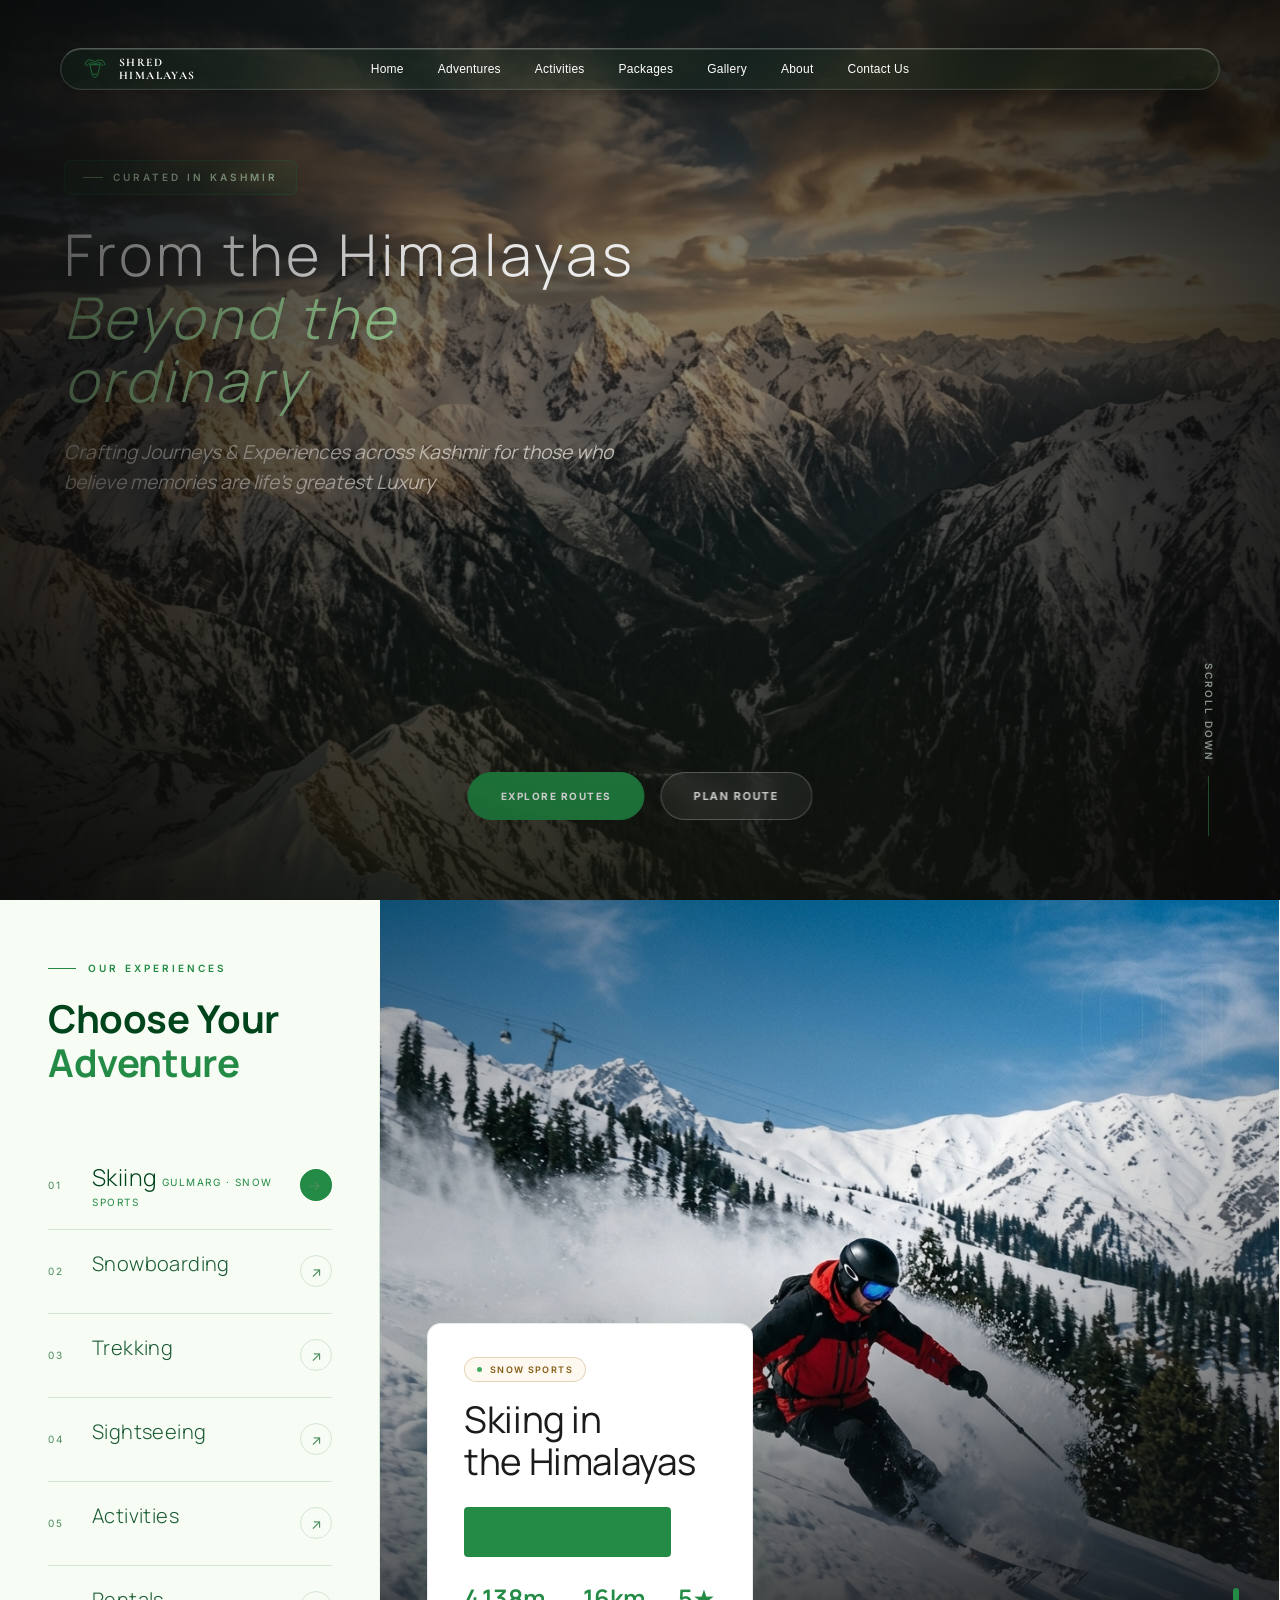
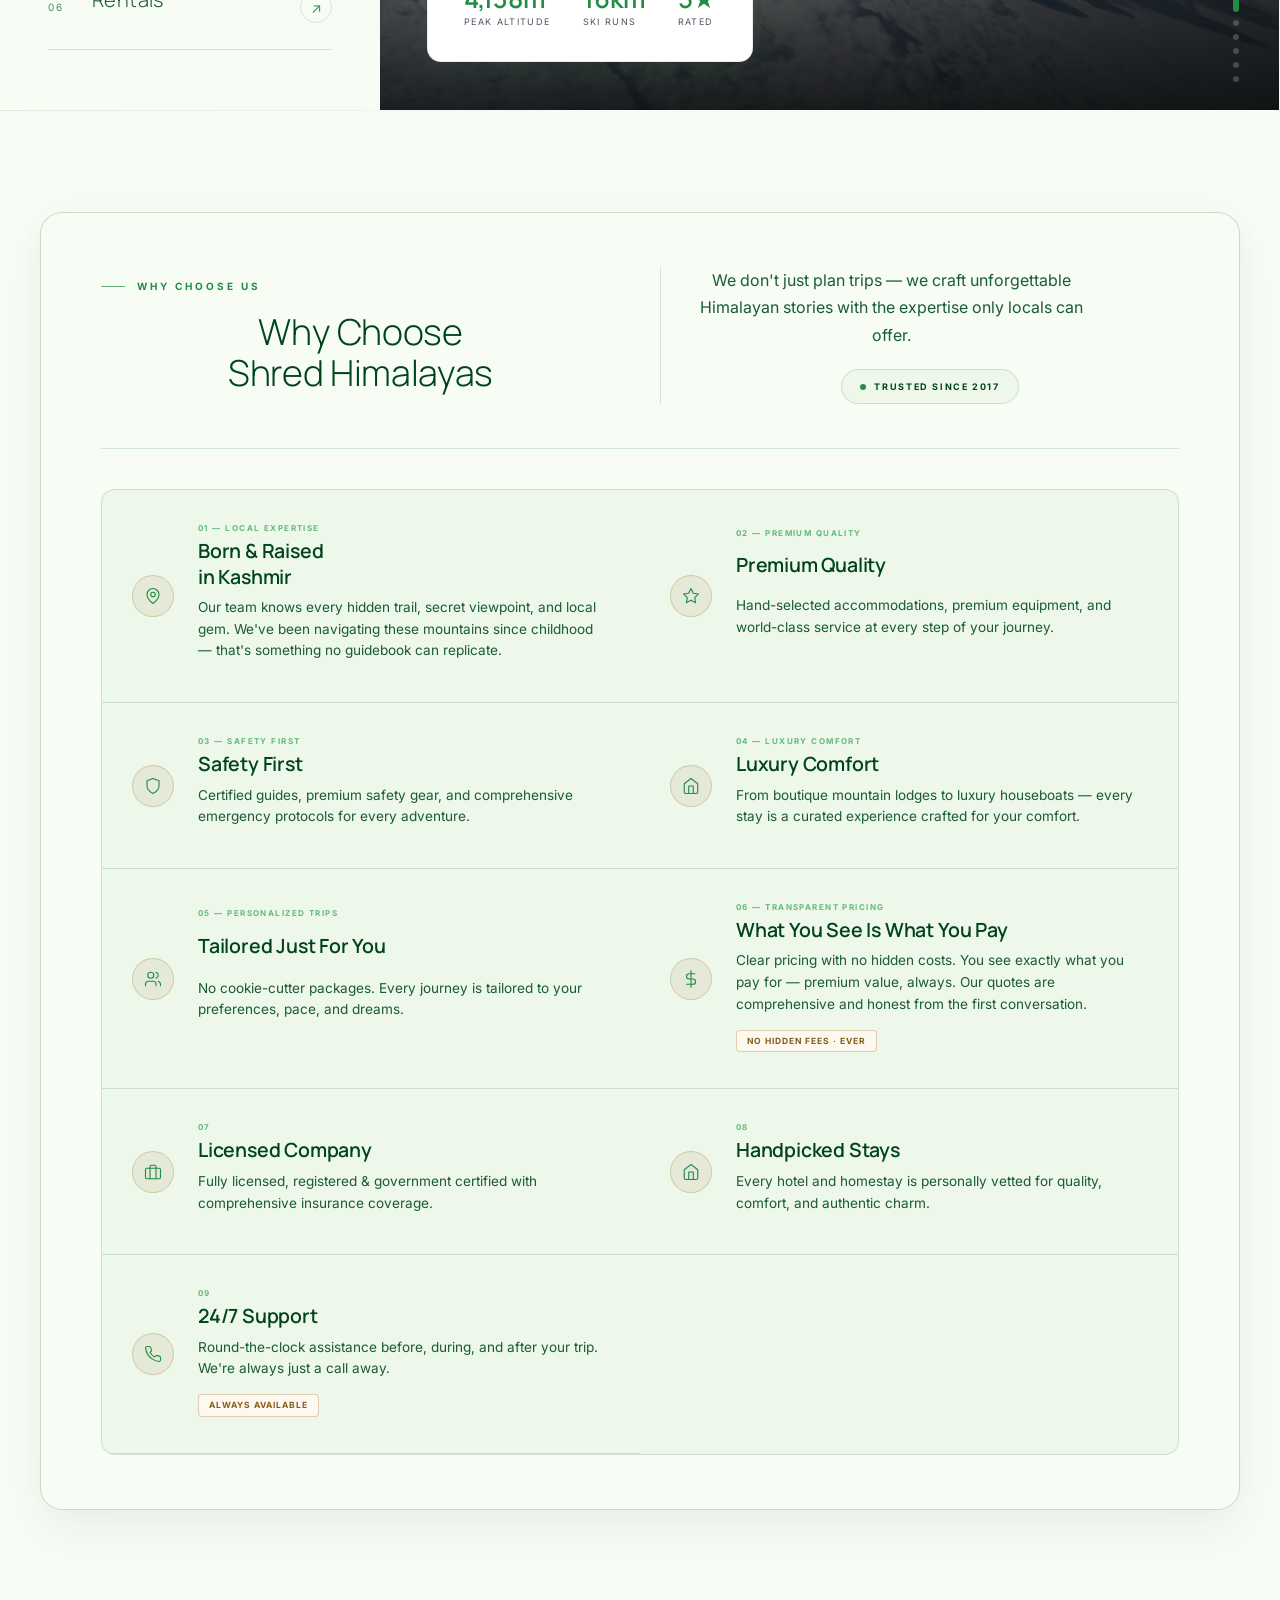
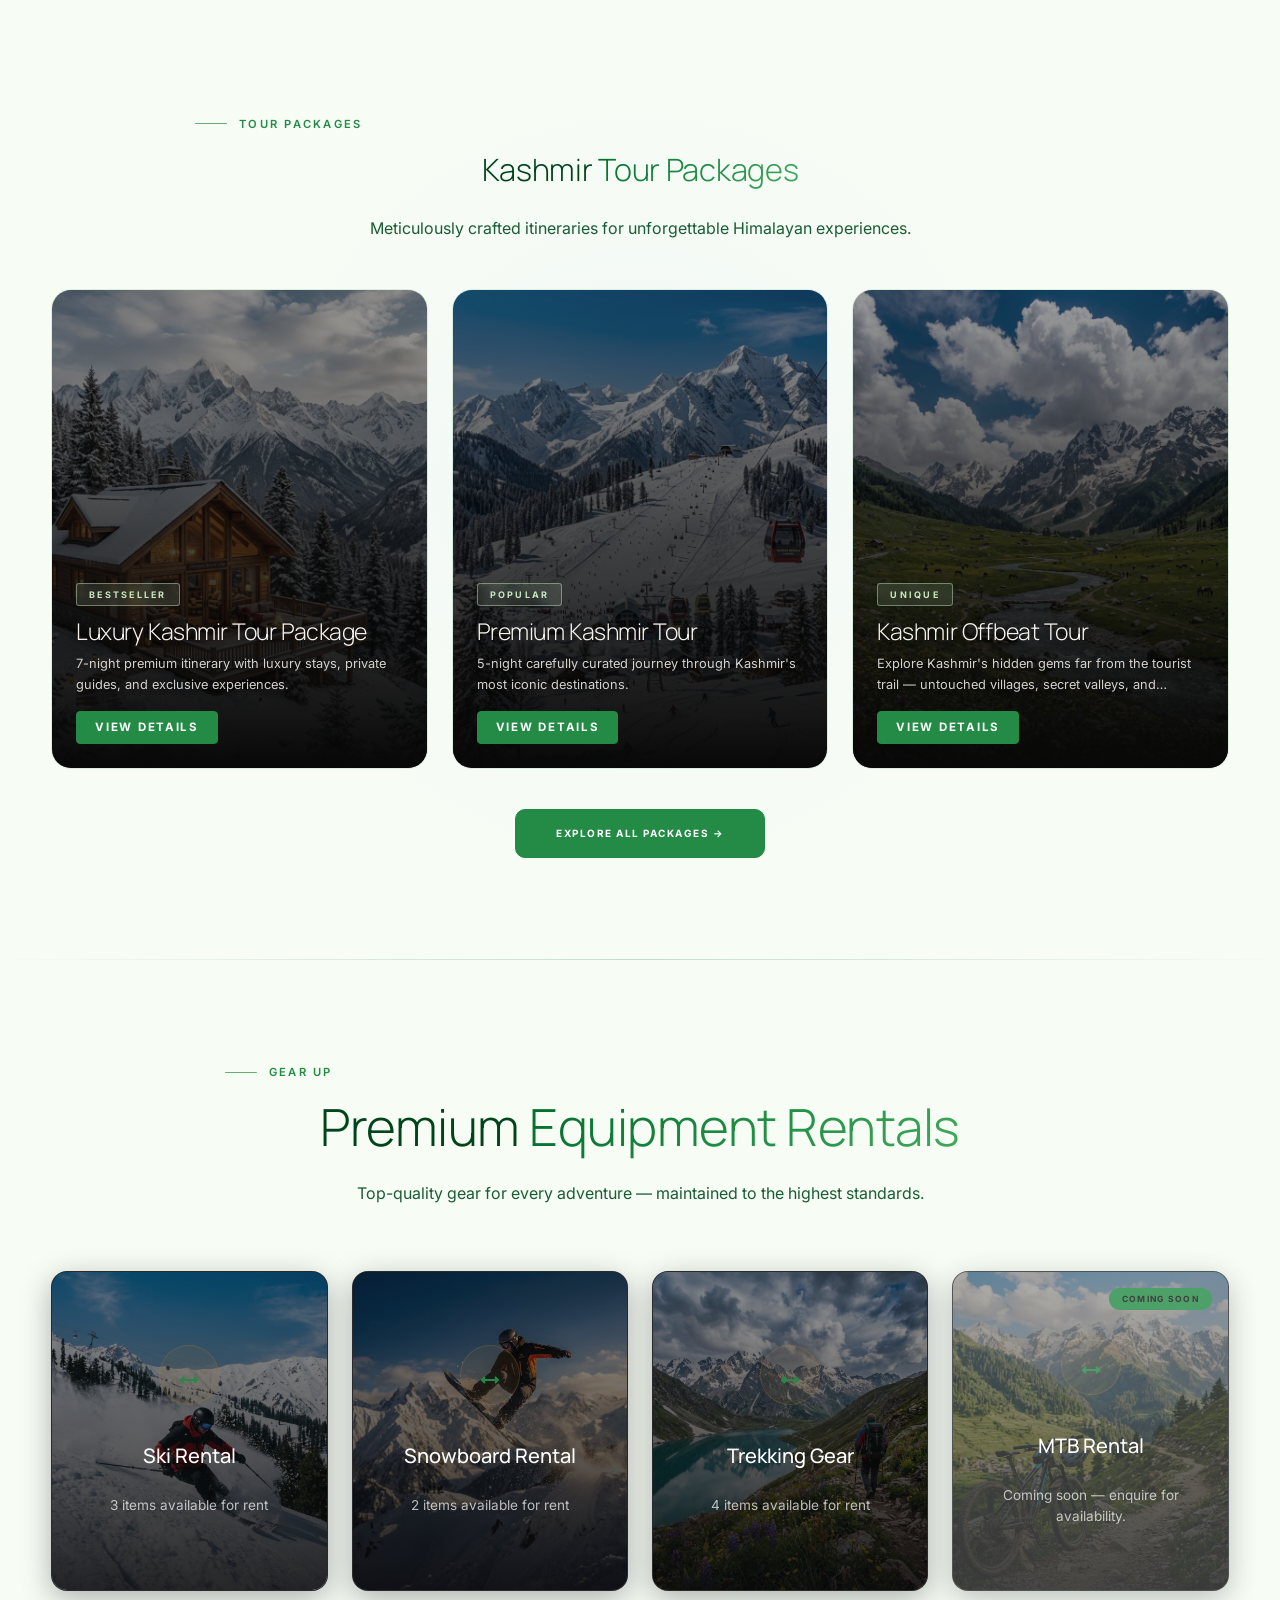
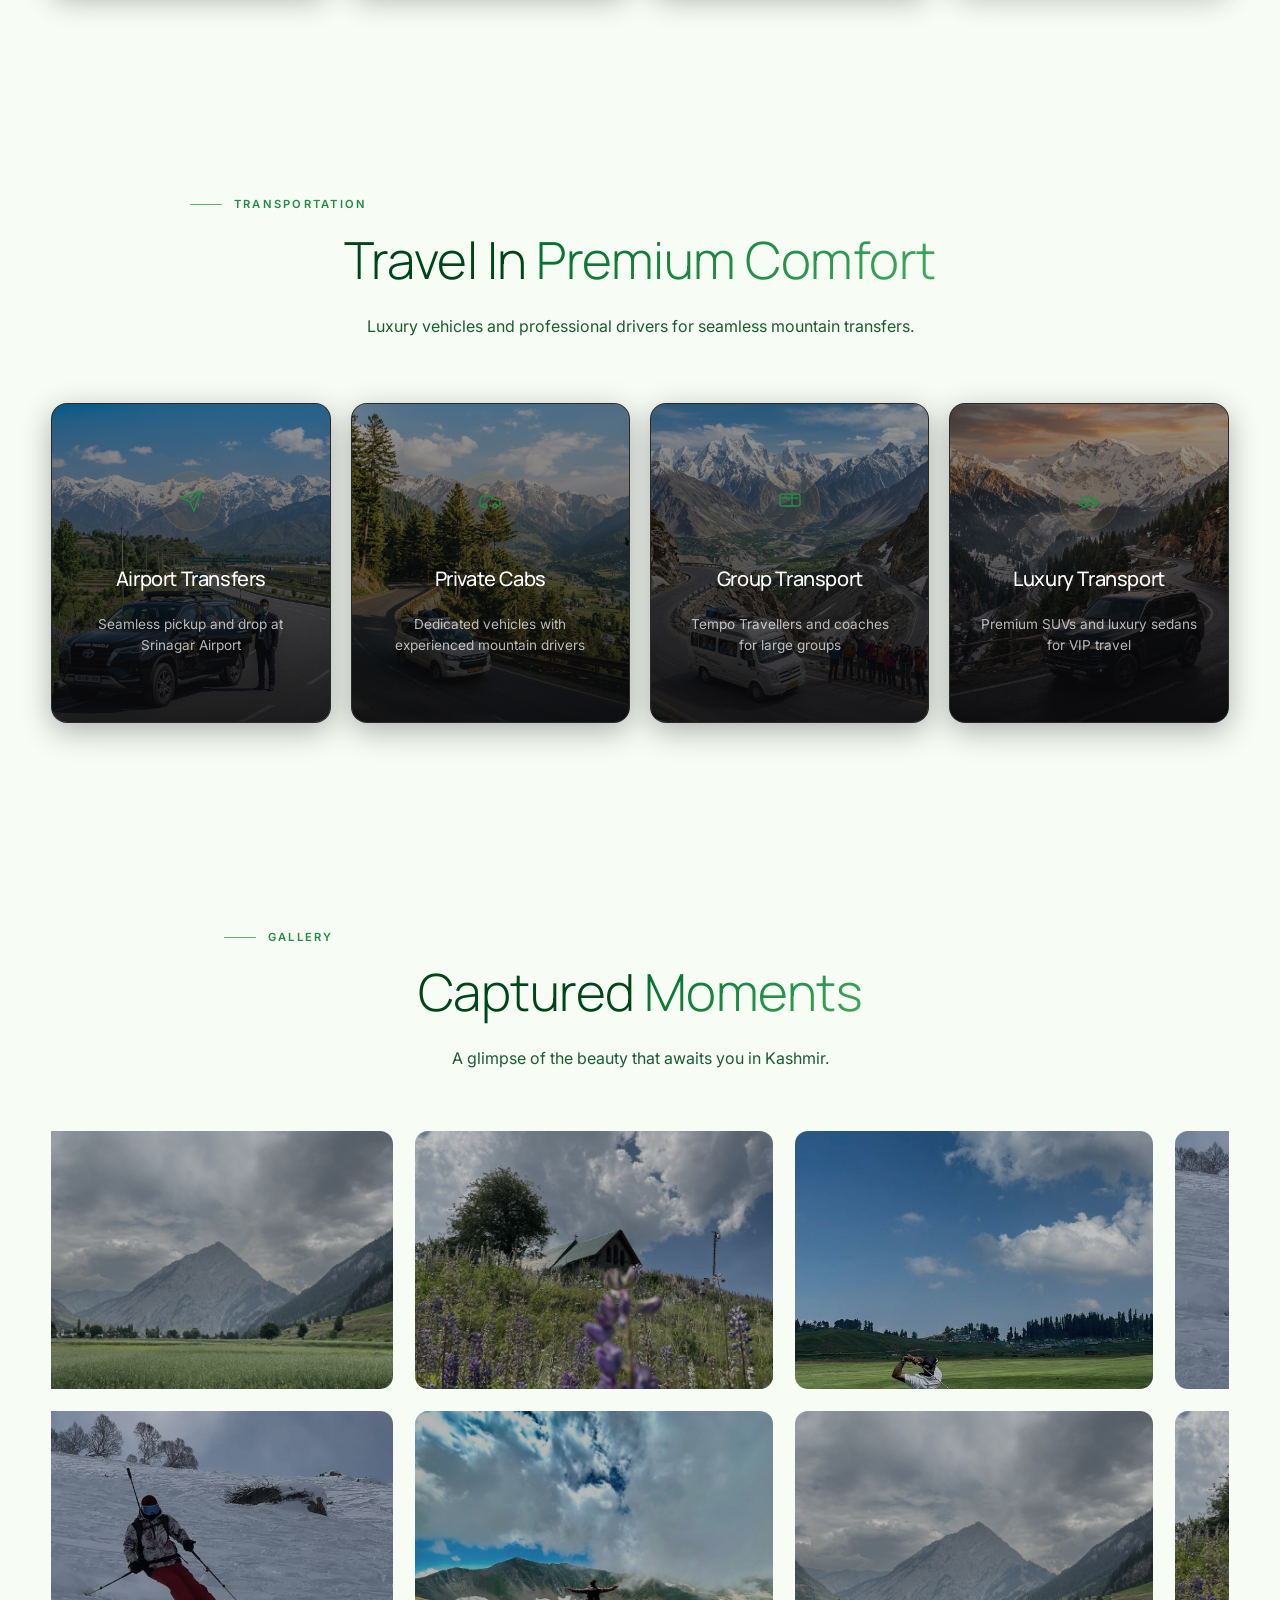
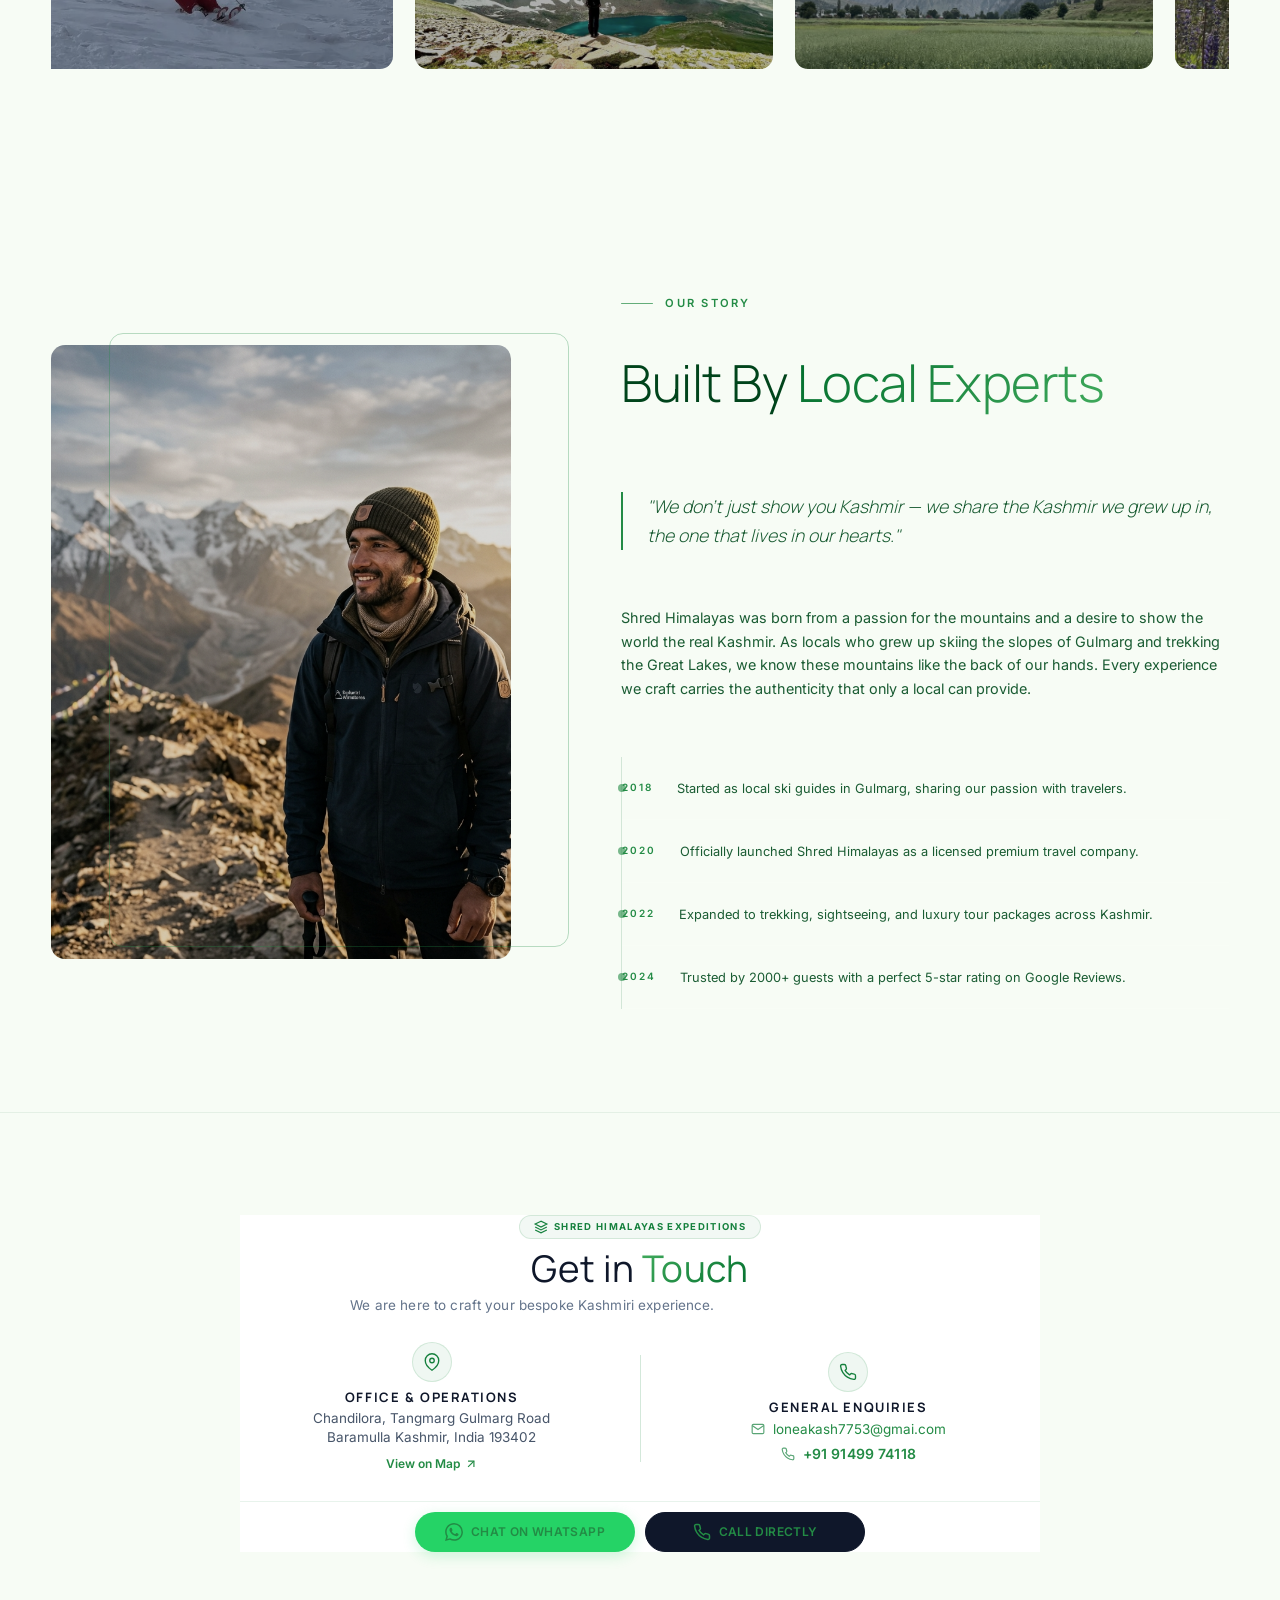
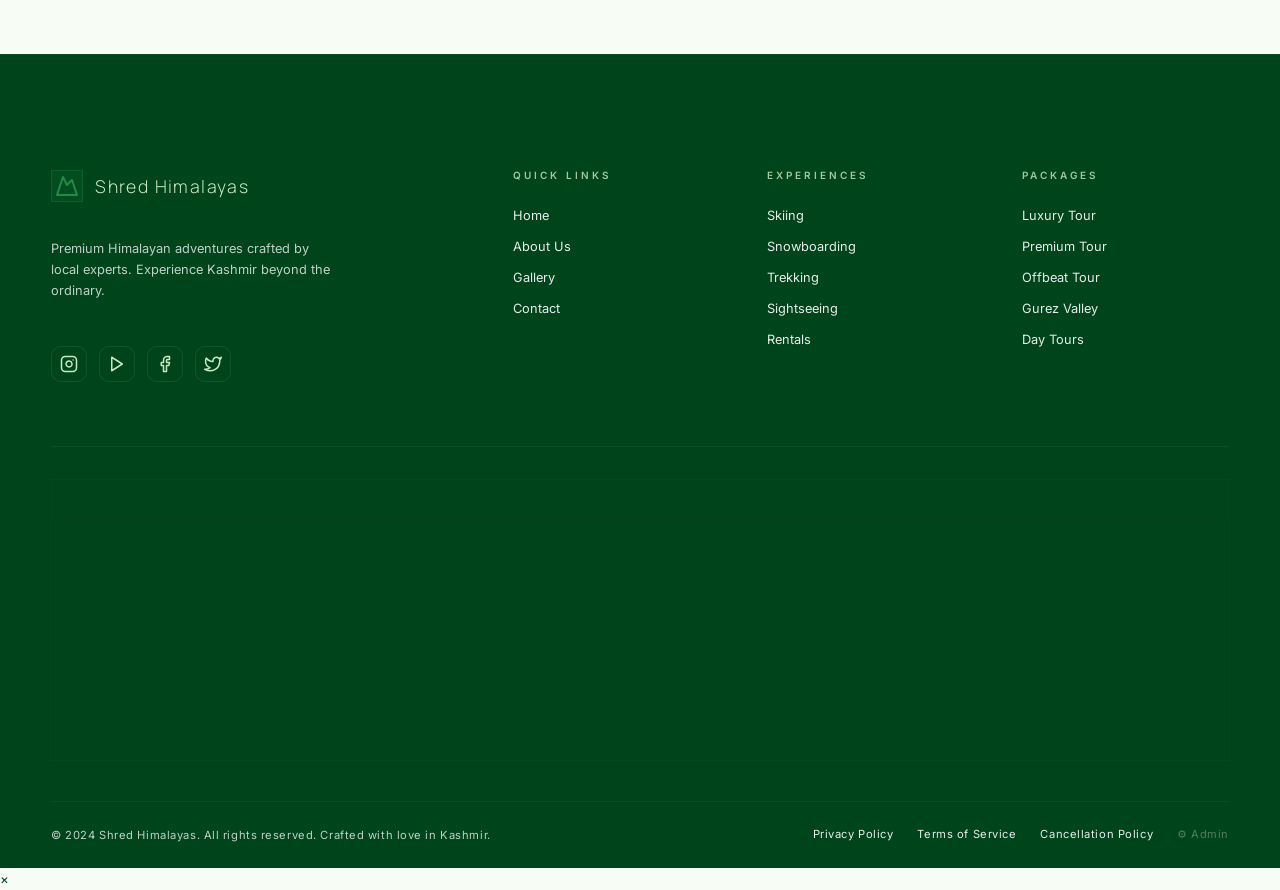
==== commit 9d9b17bb: "add privicy policy functiolity" ====
--- a/index.html
+++ b/index.html
@@ -93,7 +93,10 @@
             <path d="M44 68 C46 70, 54 70, 56 68" />
           </svg>
         </div>
-        <div class="navbar__logo-text">Shred Himalayas</div>
+        <div class="navbar__logo-text">
+          <span>Shred</span>
+          <span>Himalayas</span>
+        </div>
       </a>
 
       <div class="navbar__links" id="navLinks">
@@ -103,7 +106,7 @@
         <a href="packages.html" class="navbar__link">Packages</a>
         <a href="index.html#gallery" class="navbar__link">Gallery</a>
         <a href="index.html#about" class="navbar__link">About</a>
-        <a href="index.html#cta__form-side" class="navbar__link">Contact Us</a>
+        <a href="index.html#contact" class="navbar__link">Contact Us</a>
       </div>
 
 
@@ -171,7 +174,7 @@
           <polyline points="12 5 19 12 12 19" />
         </svg>
       </a>
-      <a href="index.html#cta__form-side" class="nav-sheet__item">
+      <a href="index.html#contact" class="nav-sheet__item">
         Contact
         <svg class="nav-sheet__arrow" viewBox="0 0 24 24" fill="none" stroke="currentColor" stroke-width="2.5"
           stroke-linecap="round" stroke-linejoin="round">
@@ -184,12 +187,12 @@
   </div>
 
   <!-- ===== TICKER BAR ===== -->
-  <div class="nav-ticker" aria-hidden="true">
+  <!-- <div class="nav-ticker" aria-hidden="true">
     <div class="nav-ticker__track">
       <span class="nav-ticker__item">+91 91499 74118</span><span class="nav-ticker__dot"></span>
       <span class="nav-ticker__item">loneakash7753@gmai.com</span><span class="nav-ticker__dot"></span>
     </div>
-  </div>
+  </div> -->
 
   <!-- ===== HERO ===== -->
 
@@ -1277,7 +1280,7 @@
                 style="display:inline-block; vertical-align:middle;">
                 <path d="m8 3 4 8 5-5 5 15H2L8 3z" />
               </svg></div>
-            <div>Shred <span>Himalayas</span></div>
+            <div>Shred Himalayas</div>
           </div>
           <p class="footer__brand-desc">Premium Himalayan adventures crafted by local experts. Experience Kashmir beyond
             the ordinary.</p>
@@ -1399,6 +1402,7 @@
   <script src="https://cdn.jsdelivr.net/npm/@studio-freight/lenis@1.0.42/dist/lenis.min.js"></script>
 
   <script src="js/site-data.js?v=4"></script>
+  <script src="js/policy-modal.js"></script>
   <script src="js/main.js?v=5"></script>
   <script src="js/navbar.js?v=3"></script>
   <script src="js/mega-menu.js?v=1"></script>
--- a/css/navbar.css
+++ b/css/navbar.css
@@ -85,25 +85,25 @@
 }
 
 .navbar__logo-text {
-  font-family: var(--font-logo);
-  font-size: 16px;
-  font-weight: 600;
-  line-height: 0.95;
-  letter-spacing: 0.05em;
+  display: flex;
+  flex-direction: column;
+  justify-content: center;
+  line-height: 1;
+}
+
+.navbar__logo-text span {
+  font-family: var(--font-logo, "Outfit", sans-serif);
+  font-size: 11.5px;
+  font-weight: 800;
+  letter-spacing: 0.12em;
   text-transform: uppercase;
-  color: #ffffff;
-  display: flex;
-  flex-direction: column;
-}
-
-.navbar__logo-text span {
-  font-family: var(--font-logo);
-  text-transform: none;
-  font-size: 11px;
-  font-style: italic;
-  color: var(--gold);
-  letter-spacing: 0.02em;
-  margin-top: 1px;
+  color: #ffffff !important;
+  line-height: 1;
+  font-style: normal;
+}
+
+.navbar__logo-text span:last-child {
+  margin-top: 2px;
 }
 
 /* ── Nav Links — centred on desktop ── */
@@ -531,10 +531,6 @@
     gap: 4px;
   }
 
-  .navbar__logo-text {
-    font-size: 14px;
-  }
-
   .navbar__logo-text span {
     font-size: 10px;
   }
--- a/css/cta.css
+++ b/css/cta.css
@@ -1,16 +1,277 @@
 /* ============================================
-   CTA — Split Screen Nature & Enquiry Layout
+   CTA — Clean Centered Contact Layout
+   Inspired by Khyber Hotels contact page
    ============================================ */
 
 .cta {
   position: relative;
-  background: var(--bg-base);
-  padding: clamp(40px, 6vw, 80px) 0;
-  /* Reduced from 80px */
+  background: #ffffff;
+  padding: clamp(20px, 3vh, 40px) 0;
   border-top: 1px solid rgba(31, 41, 51, 0.05);
   overflow: hidden;
 }
 
+/* ============================================
+   PREMIUM CONTACT CARD — Stacked Centered
+   ============================================ */
+.contact-card-premium {
+  position: relative;
+  max-width: 800px;
+  margin: 0 auto;
+  background: #ffffff;
+  border: none;
+  border-radius: 0;
+  padding: 0;
+  box-shadow: none;
+  backdrop-filter: none;
+  -webkit-backdrop-filter: none;
+  overflow: visible;
+  color: #1e293b;
+}
+
+/* Ambient glow — disabled for clean look */
+.contact-card-premium__ambient {
+  display: none;
+}
+
+/* ---- Header ---- */
+.contact-card-premium__header {
+  text-align: center;
+  margin-bottom: 16px;
+}
+
+.contact-card-premium__badge {
+  display: inline-flex;
+  align-items: center;
+  gap: 6px;
+  padding: 4px 14px;
+  background: rgba(35, 139, 69, 0.06);
+  border: 1px solid rgba(35, 139, 69, 0.15);
+  border-radius: 100px;
+  font-size: 9.5px;
+  font-weight: 700;
+  letter-spacing: 0.14em;
+  text-transform: uppercase;
+  color: #15803d;
+  margin-bottom: 8px;
+}
+
+.contact-card-premium__title {
+  font-family: var(--font-heading, "Cormorant Garamond", serif);
+  font-size: clamp(1.6rem, 3.5vw, 2.3rem);
+  font-weight: 400;
+  color: #0f172a;
+  margin-bottom: 4px;
+  line-height: 1.15;
+  letter-spacing: 0.01em;
+}
+
+.contact-card-premium__subtitle {
+  font-size: 13.5px;
+  color: #64748b;
+  margin: 0;
+  letter-spacing: 0.01em;
+}
+
+/* ---- Grid — 2-Column Desktop / Compact Mobile ---- */
+.contact-card-premium__grid {
+  display: grid;
+  grid-template-columns: 1fr auto 1fr;
+  gap: 16px;
+  align-items: center;
+  background: transparent;
+  border: none;
+  border-radius: 0;
+  padding: 0;
+  margin-bottom: 16px;
+}
+
+/* Divider between sections */
+.contact-card-premium__divider {
+  width: 1px;
+  height: 70%;
+  background: rgba(35, 139, 69, 0.2);
+  margin: 0 auto;
+  align-self: center;
+}
+
+/* ---- Contact Items ---- */
+.contact-card-item {
+  display: flex;
+  flex-direction: column;
+  align-items: center;
+  text-align: center;
+  gap: 0;
+  padding: 10px 12px;
+}
+
+.contact-card-item__icon-wrap {
+  width: 40px;
+  height: 40px;
+  border-radius: 50%;
+  background: rgba(35, 139, 69, 0.07);
+  border: 1px solid rgba(35, 139, 69, 0.15);
+  display: flex;
+  align-items: center;
+  justify-content: center;
+  color: #15803d;
+  flex-shrink: 0;
+  box-shadow: none;
+  margin-bottom: 8px;
+}
+
+.contact-card-item__icon-wrap svg {
+  width: 18px;
+  height: 18px;
+}
+
+.contact-card-item__content {
+  flex: 1;
+  display: flex;
+  flex-direction: column;
+  align-items: center;
+}
+
+.contact-card-item__label {
+  font-family: var(--font-heading, "Cormorant Garamond", serif);
+  font-size: 13px;
+  font-weight: 700;
+  letter-spacing: 0.12em;
+  text-transform: uppercase;
+  color: #0f172a;
+  margin: 0 0 4px;
+}
+
+.contact-card-item__value {
+  font-size: 13.5px;
+  line-height: 1.4;
+  color: #475569;
+  margin: 0 0 6px;
+  font-weight: 400;
+}
+
+.contact-card-item__link {
+  display: inline-flex;
+  align-items: center;
+  gap: 4px;
+  font-size: 12px;
+  font-weight: 600;
+  color: #15803d;
+  text-decoration: none;
+  transition: all 0.25s ease;
+  padding: 2px 0;
+}
+
+.contact-card-item__link:hover {
+  color: #0f172a;
+  transform: translateX(3px);
+}
+
+/* Contact link group — centered */
+.contact-card-item__group {
+  display: flex;
+  flex-direction: column;
+  align-items: center;
+  gap: 4px;
+}
+
+.contact-card-item__contact-link {
+  display: inline-flex;
+  align-items: center;
+  gap: 8px;
+  font-size: 13.5px;
+  color: #475569;
+  text-decoration: none;
+  padding: 0;
+  background: transparent;
+  border: none;
+  border-radius: 0;
+  transition: all 0.25s ease;
+  word-break: break-all;
+  box-shadow: none;
+}
+
+.contact-card-item__contact-link svg {
+  color: #15803d;
+  opacity: 0.7;
+  flex-shrink: 0;
+  width: 14px;
+  height: 14px;
+}
+
+.contact-card-item__contact-link:hover {
+  color: #15803d;
+  background: transparent;
+  border-color: transparent;
+  transform: none;
+}
+
+.contact-card-item__contact-link.highlight {
+  font-weight: 600;
+  letter-spacing: 0.01em;
+  color: #0f172a;
+  font-size: 14px;
+  margin-top: 0;
+}
+
+/* ---- Actions Footer ---- */
+.contact-card-premium__actions {
+  display: flex;
+  align-items: center;
+  justify-content: center;
+  gap: 10px;
+  padding-top: 10px;
+  border-top: 1px solid rgba(35, 139, 69, 0.1);
+}
+
+.contact-action-btn {
+  display: inline-flex;
+  align-items: center;
+  justify-content: center;
+  gap: 8px;
+  padding: 10px 20px;
+  border-radius: 100px;
+  font-size: 12px;
+  font-weight: 600;
+  letter-spacing: 0.03em;
+  text-transform: uppercase;
+  text-decoration: none;
+  transition: all 0.3s cubic-bezier(0.25, 1, 0.5, 1);
+  flex: 1;
+  max-width: 220px;
+  min-height: 40px;
+}
+
+.contact-action-btn--whatsapp {
+  background: #25D366;
+  color: #052910;
+  box-shadow: 0 4px 14px rgba(37, 211, 102, 0.2);
+}
+
+.contact-action-btn--whatsapp:hover {
+  background: #20bd5a;
+  transform: translateY(-2px);
+  box-shadow: 0 6px 20px rgba(37, 211, 102, 0.3);
+  color: #000000;
+}
+
+.contact-action-btn--phone {
+  background: #0f172a;
+  color: #ffffff;
+  border: 1px solid #0f172a;
+}
+
+.contact-action-btn--phone:hover {
+  background: #1e293b;
+  border-color: #1e293b;
+  transform: translateY(-2px);
+  color: #ffffff;
+}
+
+
+/* ============================================
+   LEGACY STYLES — Split Grid CTA (Subpages)
+   ============================================ */
 .cta__grid {
   display: grid;
   grid-template-columns: 1.15fr 1fr;
@@ -22,7 +283,6 @@
   border-radius: var(--radius-lg);
 }
 
-/* Visual Nature Side */
 .cta__image-side {
   position: relative;
   min-height: 600px;
@@ -30,263 +290,6 @@
   display: flex;
   align-items: flex-end;
   padding-bottom: 40px;
-}
-
-/* ============================================
-   PREMIUM LUXURY CONTACT CARD
-   ============================================ */
-.contact-card-premium {
-  position: relative;
-  max-width: 920px;
-  margin: 0 auto;
-  background: linear-gradient(135deg, rgba(18, 38, 27, 0.96) 0%, rgba(10, 24, 17, 0.98) 100%);
-  border: 1px solid rgba(116, 196, 118, 0.25);
-  border-radius: var(--radius-2xl, 24px);
-  padding: 50px 48px;
-  box-shadow: 0 20px 50px rgba(0, 0, 0, 0.4), 0 0 30px rgba(35, 139, 69, 0.15);
-  backdrop-filter: blur(20px);
-  -webkit-backdrop-filter: blur(20px);
-  overflow: hidden;
-  color: #fff;
-}
-
-.contact-card-premium__ambient {
-  position: absolute;
-  top: -40%;
-  right: -20%;
-  width: 350px;
-  height: 350px;
-  background: radial-gradient(circle, rgba(35, 139, 69, 0.25) 0%, transparent 70%);
-  pointer-events: none;
-}
-
-.contact-card-premium__header {
-  text-align: center;
-  margin-bottom: 40px;
-}
-
-.contact-card-premium__badge {
-  display: inline-flex;
-  align-items: center;
-  gap: 8px;
-  padding: 6px 16px;
-  background: rgba(35, 139, 69, 0.15);
-  border: 1px solid rgba(116, 196, 118, 0.3);
-  border-radius: 100px;
-  font-size: 11px;
-  font-weight: 600;
-  letter-spacing: 0.15em;
-  text-transform: uppercase;
-  color: #74C476;
-  margin-bottom: 16px;
-}
-
-.contact-card-premium__title {
-  font-family: var(--font-heading);
-  font-size: clamp(2rem, 3.5vw, 2.75rem);
-  font-weight: 400;
-  color: #ffffff;
-  margin-bottom: 8px;
-  line-height: 1.2;
-}
-
-.contact-card-premium__subtitle {
-  font-size: 14px;
-  color: rgba(255, 255, 255, 0.7);
-  margin: 0;
-}
-
-/* Grid Layout */
-.contact-card-premium__grid {
-  display: grid;
-  grid-template-columns: 1fr auto 1fr;
-  gap: 36px;
-  align-items: center;
-  background: rgba(255, 255, 255, 0.03);
-  border: 1px solid rgba(255, 255, 255, 0.07);
-  border-radius: var(--radius-xl, 16px);
-  padding: 36px 32px;
-  margin-bottom: 36px;
-}
-
-.contact-card-premium__divider {
-  width: 1px;
-  height: 80%;
-  background: linear-gradient(to bottom, transparent, rgba(116, 196, 118, 0.3), transparent);
-}
-
-.contact-card-item {
-  display: flex;
-  align-items: flex-start;
-  gap: 20px;
-}
-
-.contact-card-item__icon-wrap {
-  width: 48px;
-  height: 48px;
-  border-radius: 14px;
-  background: linear-gradient(135deg, rgba(35, 139, 69, 0.25), rgba(0, 68, 27, 0.4));
-  border: 1px solid rgba(116, 196, 118, 0.3);
-  display: flex;
-  align-items: center;
-  justify-content: center;
-  color: #74C476;
-  flex-shrink: 0;
-  box-shadow: 0 4px 15px rgba(0, 0, 0, 0.2);
-}
-
-.contact-card-item__content {
-  flex: 1;
-}
-
-.contact-card-item__label {
-  font-family: var(--font-heading);
-  font-size: 12px;
-  font-weight: 600;
-  letter-spacing: 0.12em;
-  text-transform: uppercase;
-  color: #74C476;
-  margin: 0 0 10px;
-}
-
-.contact-card-item__value {
-  font-size: 14px;
-  line-height: 1.6;
-  color: rgba(255, 255, 255, 0.88);
-  margin: 0 0 12px;
-  font-weight: 400;
-}
-
-.contact-card-item__link {
-  display: inline-flex;
-  align-items: center;
-  gap: 6px;
-  font-size: 12px;
-  font-weight: 500;
-  color: #74C476;
-  text-decoration: none;
-  transition: all 0.2s ease;
-}
-
-.contact-card-item__link:hover {
-  color: #ffffff;
-  transform: translateX(3px);
-}
-
-.contact-card-item__group {
-  display: flex;
-  flex-direction: column;
-  gap: 10px;
-}
-
-.contact-card-item__contact-link {
-  display: inline-flex;
-  align-items: center;
-  gap: 10px;
-  font-size: 14px;
-  color: rgba(255, 255, 255, 0.9);
-  text-decoration: none;
-  padding: 8px 14px;
-  background: rgba(255, 255, 255, 0.04);
-  border: 1px solid rgba(255, 255, 255, 0.08);
-  border-radius: 10px;
-  transition: all 0.25s ease;
-  word-break: break-all;
-}
-
-.contact-card-item__contact-link:hover {
-  background: rgba(35, 139, 69, 0.2);
-  border-color: rgba(116, 196, 118, 0.4);
-  color: #ffffff;
-  transform: translateY(-2px);
-}
-
-.contact-card-item__contact-link.highlight {
-  font-weight: 600;
-  letter-spacing: 0.02em;
-  color: #74C476;
-}
-
-/* Actions Footer */
-.contact-card-premium__actions {
-  display: flex;
-  align-items: center;
-  justify-content: center;
-  gap: 16px;
-}
-
-.contact-action-btn {
-  display: inline-flex;
-  align-items: center;
-  justify-content: center;
-  gap: 10px;
-  padding: 14px 28px;
-  border-radius: 100px;
-  font-size: 13.5px;
-  font-weight: 600;
-  letter-spacing: 0.04em;
-  text-transform: uppercase;
-  text-decoration: none;
-  transition: all 0.3s cubic-bezier(0.25, 1, 0.5, 1);
-  flex: 1;
-  max-width: 260px;
-}
-
-.contact-action-btn--whatsapp {
-  background: #25D366;
-  color: #052910;
-  box-shadow: 0 8px 25px rgba(37, 211, 102, 0.3);
-}
-
-.contact-action-btn--whatsapp:hover {
-  background: #20bd5a;
-  transform: translateY(-3px);
-  box-shadow: 0 12px 30px rgba(37, 211, 102, 0.45);
-  color: #000;
-}
-
-.contact-action-btn--phone {
-  background: rgba(255, 255, 255, 0.08);
-  color: #ffffff;
-  border: 1px solid rgba(255, 255, 255, 0.2);
-  backdrop-filter: blur(10px);
-}
-
-.contact-action-btn--phone:hover {
-  background: rgba(255, 255, 255, 0.18);
-  border-color: rgba(255, 255, 255, 0.4);
-  transform: translateY(-3px);
-  color: #ffffff;
-}
-
-/* Responsive Breakpoints */
-@media (max-width: 868px) {
-  .contact-card-premium {
-    padding: 36px 20px;
-    border-radius: 20px;
-  }
-  
-  .contact-card-premium__grid {
-    grid-template-columns: 1fr;
-    gap: 28px;
-    padding: 24px 16px;
-  }
-
-  .contact-card-premium__divider {
-    width: 100%;
-    height: 1px;
-    background: linear-gradient(to right, transparent, rgba(116, 196, 118, 0.3), transparent);
-  }
-
-  .contact-card-premium__actions {
-    flex-direction: column;
-    width: 100%;
-  }
-
-  .contact-action-btn {
-    max-width: 100%;
-    width: 100%;
-  }
 }
 
 .cta__image-side img {
@@ -433,7 +436,7 @@
   margin-top: var(--space-2);
 }
 
-/* Direct Contact Buttons Row (High Visibility Solid Buttons) */
+/* Direct Contact Buttons Row */
 .cta__direct-contact {
   margin-top: 30px;
   width: 100%;
@@ -598,11 +601,14 @@
   height: 18px;
 }
 
-/* Responsive Breakpoints */
+
+/* ============================================
+   RESPONSIVE
+   ============================================ */
+
 @media (max-width: 991px) {
   .cta {
-    padding: 40px 0;
-    /* Reduced from 60px */
+    padding: 24px 0;
   }
 
   .cta__grid {
@@ -620,6 +626,86 @@
 }
 
 @media (max-width: 640px) {
+  .cta {
+    padding: 16px 0;
+  }
+
+  .contact-card-premium__header {
+    margin-bottom: 10px;
+  }
+
+  .contact-card-premium__badge {
+    padding: 3px 10px;
+    font-size: 9px;
+    margin-bottom: 6px;
+  }
+
+  .contact-card-premium__title {
+    font-size: 1.45rem;
+    margin-bottom: 2px;
+  }
+
+  .contact-card-premium__subtitle {
+    font-size: 12.5px;
+  }
+
+  .contact-card-premium__grid {
+    grid-template-columns: 1fr;
+    gap: 4px;
+    margin-bottom: 8px;
+  }
+
+  .contact-card-premium__divider {
+    width: 40px;
+    height: 1px;
+    margin: 4px auto;
+  }
+
+  .contact-card-item {
+    padding: 6px 8px;
+  }
+
+  .contact-card-item__icon-wrap {
+    width: 32px;
+    height: 32px;
+    margin-bottom: 4px;
+  }
+
+  .contact-card-item__icon-wrap svg {
+    width: 15px;
+    height: 15px;
+  }
+
+  .contact-card-item__label {
+    font-size: 11px;
+    margin-bottom: 2px;
+  }
+
+  .contact-card-item__value,
+  .contact-card-item__contact-link {
+    font-size: 12.5px;
+    line-height: 1.35;
+  }
+
+  .contact-card-premium__actions {
+    flex-direction: row;
+    gap: 8px;
+    padding-top: 8px;
+  }
+
+  .contact-action-btn {
+    padding: 8px 12px;
+    font-size: 11px;
+    min-height: 36px;
+    gap: 6px;
+    max-width: 50%;
+  }
+
+  .contact-action-btn svg {
+    width: 15px;
+    height: 15px;
+  }
+
   .cta__form-row {
     grid-template-columns: 1fr;
   }
@@ -627,8 +713,7 @@
 
 @media (max-width: 480px) {
   .cta {
-    padding: 32px 0;
-    /* Reduced from 40px */
+    padding: 12px 0;
   }
 
   .cta__image-side {
@@ -644,4 +729,13 @@
     flex-direction: column;
     gap: 10px;
   }
+
+  .contact-card-item__label {
+    font-size: 11px;
+  }
+
+  .contact-card-item__value,
+  .contact-card-item__contact-link {
+    font-size: 12px;
+  }
 }
--- a/css/footer.css
+++ b/css/footer.css
@@ -239,4 +239,251 @@
   .footer__bottom-links {
     justify-content: center;
   }
+}
+
+/* ============================================
+   POLICY POPUP MODAL — Premium White Card Theme
+   ============================================ */
+
+.policy-modal-backdrop {
+  position: fixed;
+  inset: 0;
+  z-index: 100000;
+  background: rgba(15, 23, 42, 0.65);
+  backdrop-filter: blur(10px);
+  -webkit-backdrop-filter: blur(10px);
+  display: flex;
+  align-items: center;
+  justify-content: center;
+  padding: 20px;
+  opacity: 0;
+  visibility: hidden;
+  transition: opacity 0.3s ease, visibility 0.3s ease;
+}
+
+.policy-modal-backdrop.is-open {
+  opacity: 1;
+  visibility: visible;
+}
+
+.policy-modal {
+  width: 100%;
+  max-width: 780px;
+  max-height: 85vh;
+  background: #ffffff;
+  border: 1px solid rgba(15, 23, 42, 0.1);
+  border-radius: 20px;
+  box-shadow: 0 25px 70px rgba(0, 0, 0, 0.25), 0 0 0 1px rgba(35, 139, 69, 0.15);
+  display: flex;
+  flex-direction: column;
+  overflow: hidden;
+  transform: scale(0.94) translateY(16px);
+  transition: transform 0.35s cubic-bezier(0.25, 1, 0.5, 1);
+  color: #1e293b;
+}
+
+.policy-modal-backdrop.is-open .policy-modal {
+  transform: scale(1) translateY(0);
+}
+
+/* Modal Header */
+.policy-modal__header {
+  display: flex;
+  align-items: center;
+  justify-content: space-between;
+  padding: 20px 26px 14px;
+  background: #ffffff;
+  border-bottom: 1px solid #f1f5f9;
+}
+
+.policy-modal__badge {
+  display: inline-flex;
+  align-items: center;
+  gap: 6px;
+  padding: 3px 10px;
+  background: rgba(35, 139, 69, 0.08);
+  border: 1px solid rgba(35, 139, 69, 0.2);
+  border-radius: 100px;
+  font-size: 10px;
+  font-weight: 700;
+  letter-spacing: 0.14em;
+  text-transform: uppercase;
+  color: #15803d;
+  margin-bottom: 4px;
+}
+
+.policy-modal__title {
+  font-family: var(--font-heading, "Cormorant Garamond", serif);
+  font-size: 22px;
+  font-weight: 600;
+  color: #0f172a;
+  margin: 0;
+}
+
+.policy-modal__close {
+  background: #f8fafc;
+  border: 1px solid #e2e8f0;
+  color: #64748b;
+  width: 36px;
+  height: 36px;
+  border-radius: 50%;
+  font-size: 20px;
+  display: flex;
+  align-items: center;
+  justify-content: center;
+  cursor: pointer;
+  transition: all 0.25s ease;
+  flex-shrink: 0;
+  line-height: 1;
+}
+
+.policy-modal__close:hover {
+  background: #fee2e2;
+  border-color: #fca5a5;
+  color: #ef4444;
+  transform: rotate(90deg);
+}
+
+/* Modal Tabs — Segmented Control Style */
+.policy-modal__tabs {
+  display: flex;
+  background: #f1f5f9;
+  border-radius: 100px;
+  padding: 4px;
+  margin: 12px 26px;
+  border: 1px solid rgba(15, 23, 42, 0.05);
+}
+
+.policy-tab-btn {
+  flex: 1;
+  padding: 8px 12px;
+  border: none;
+  background: transparent;
+  color: #64748b;
+  font-size: 13px;
+  font-weight: 600;
+  letter-spacing: 0.02em;
+  border-radius: 100px;
+  cursor: pointer;
+  transition: all 0.2s ease;
+  text-align: center;
+  white-space: nowrap;
+}
+
+.policy-tab-btn:hover {
+  color: #0f172a;
+}
+
+.policy-tab-btn.active {
+  background: #ffffff;
+  color: #15803d;
+  box-shadow: 0 4px 12px rgba(0, 0, 0, 0.08);
+}
+
+/* Modal Body */
+.policy-modal__body {
+  padding: 24px 28px;
+  overflow-y: auto;
+  flex: 1;
+  font-size: 14px;
+  line-height: 1.7;
+  color: #334155;
+  background: #ffffff;
+}
+
+.policy-modal__body h3 {
+  font-family: var(--font-heading, "Cormorant Garamond", serif);
+  font-size: 20px;
+  color: #0f172a;
+  margin-top: 0;
+  margin-bottom: 12px;
+  padding-left: 10px;
+  border-left: 3px solid #15803d;
+}
+
+.policy-modal__body h4 {
+  font-size: 14px;
+  font-weight: 700;
+  letter-spacing: 0.05em;
+  text-transform: uppercase;
+  color: #15803d;
+  margin-top: 18px;
+  margin-bottom: 6px;
+}
+
+.policy-modal__body p {
+  margin: 0 0 10px;
+  color: #475569;
+}
+
+.policy-modal__body ul {
+  margin: 0 0 12px 18px;
+  padding: 0;
+}
+
+.policy-modal__body li {
+  margin-bottom: 6px;
+  color: #475569;
+}
+
+.policy-modal__body a {
+  color: #15803d;
+  font-weight: 600;
+  text-decoration: underline;
+}
+
+.policy-modal__body::-webkit-scrollbar {
+  width: 6px;
+}
+
+.policy-modal__body::-webkit-scrollbar-thumb {
+  background: #cbd5e1;
+  border-radius: 4px;
+}
+
+/* Modal Footer */
+.policy-modal__footer {
+  display: flex;
+  align-items: center;
+  justify-content: space-between;
+  padding: 14px 26px;
+  background: #f8fafc;
+  border-top: 1px solid #e2e8f0;
+  gap: 12px;
+  flex-wrap: wrap;
+}
+
+.policy-modal__foot-text {
+  font-size: 12px;
+  color: #64748b;
+}
+
+.policy-modal__contact-btn {
+  display: inline-flex;
+  align-items: center;
+  gap: 6px;
+  padding: 6px 14px;
+  background: #25D366;
+  color: #052910;
+  border-radius: 100px;
+  font-size: 11.5px;
+  font-weight: 700;
+  text-decoration: none;
+  transition: all 0.25s ease;
+}
+
+.policy-modal__contact-btn:hover {
+  background: #20bd5a;
+  transform: translateY(-1px);
+}
+
+@media (max-width: 640px) {
+  .policy-modal__tabs {
+    margin: 10px 16px;
+    padding: 3px;
+  }
+  .policy-tab-btn {
+    padding: 6px 4px;
+    font-size: 11px;
+  }
 }
--- a/css/theme.css
+++ b/css/theme.css
@@ -273,8 +273,7 @@
 }
 
 .navbar a:hover,
-.navbar__link.active,
-.navbar__logo span {
+.navbar__link.active {
   color: var(--primary-300) !important;
 }
 
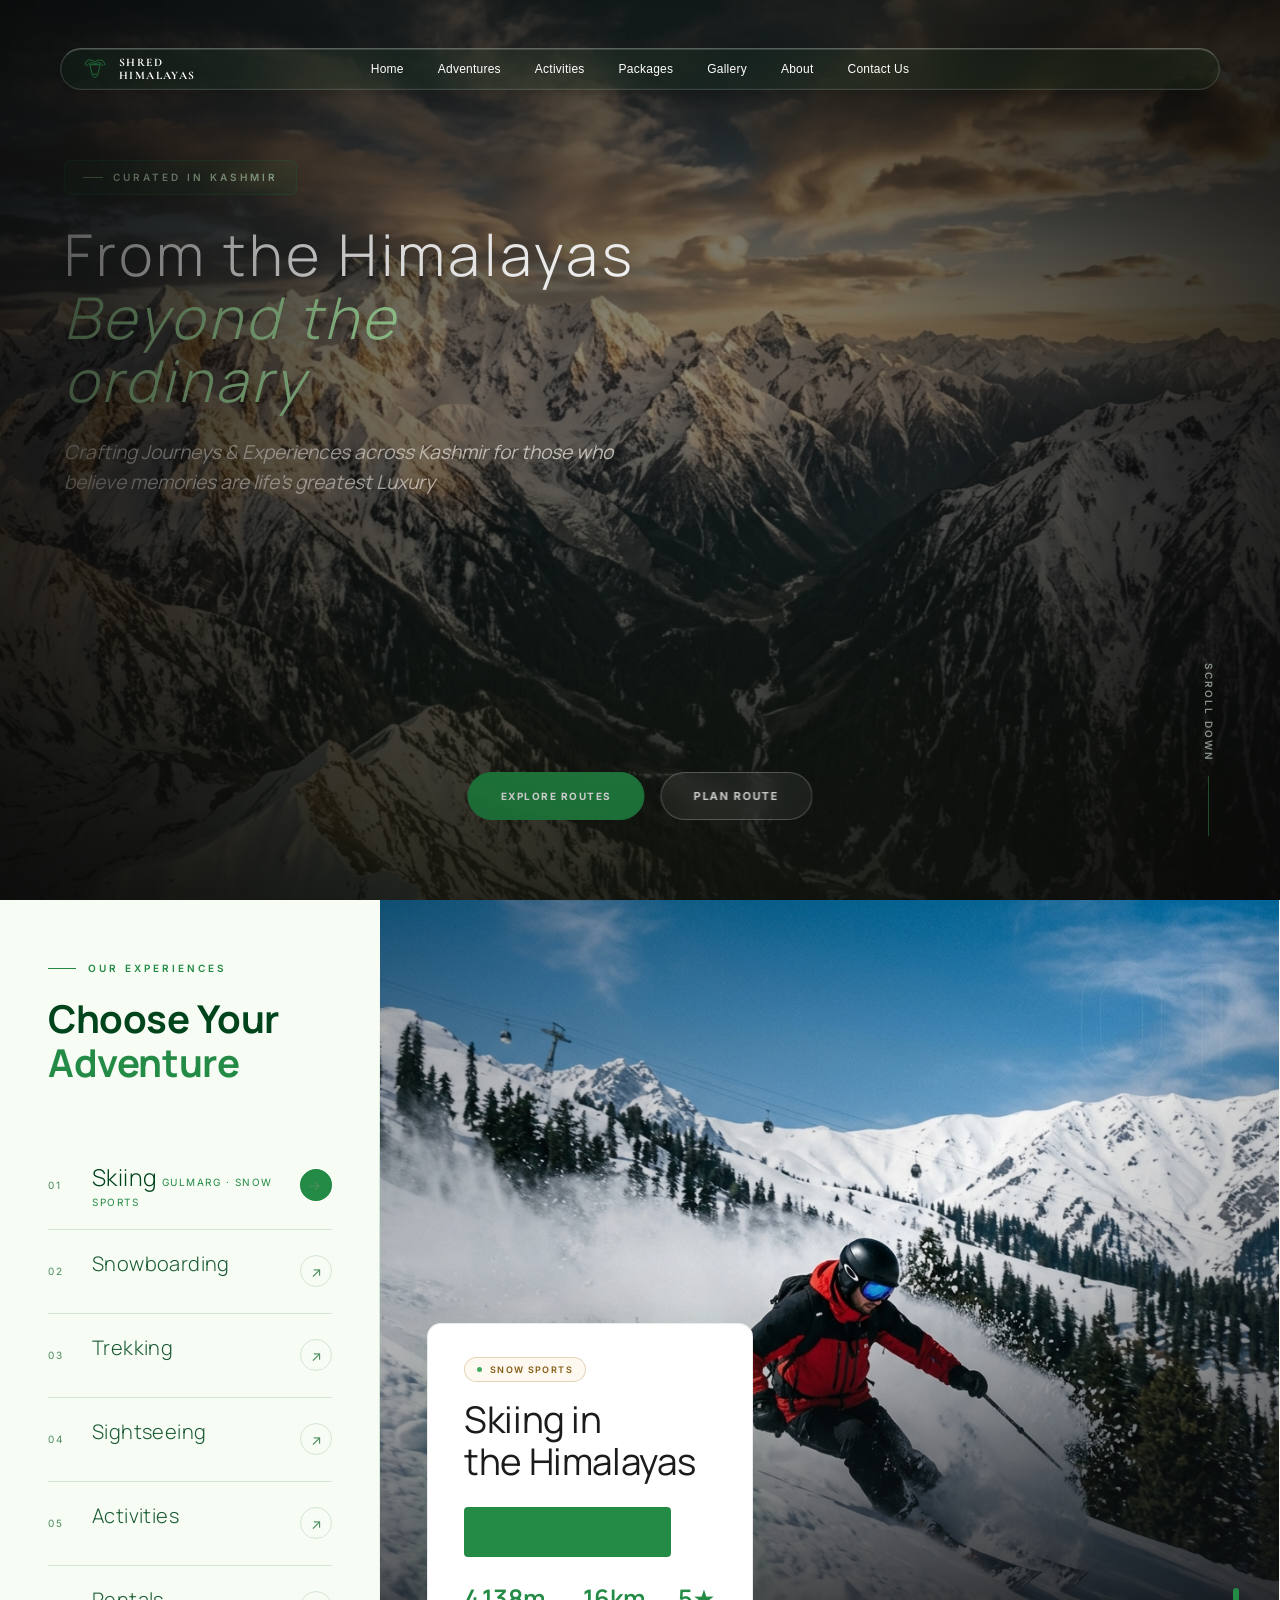
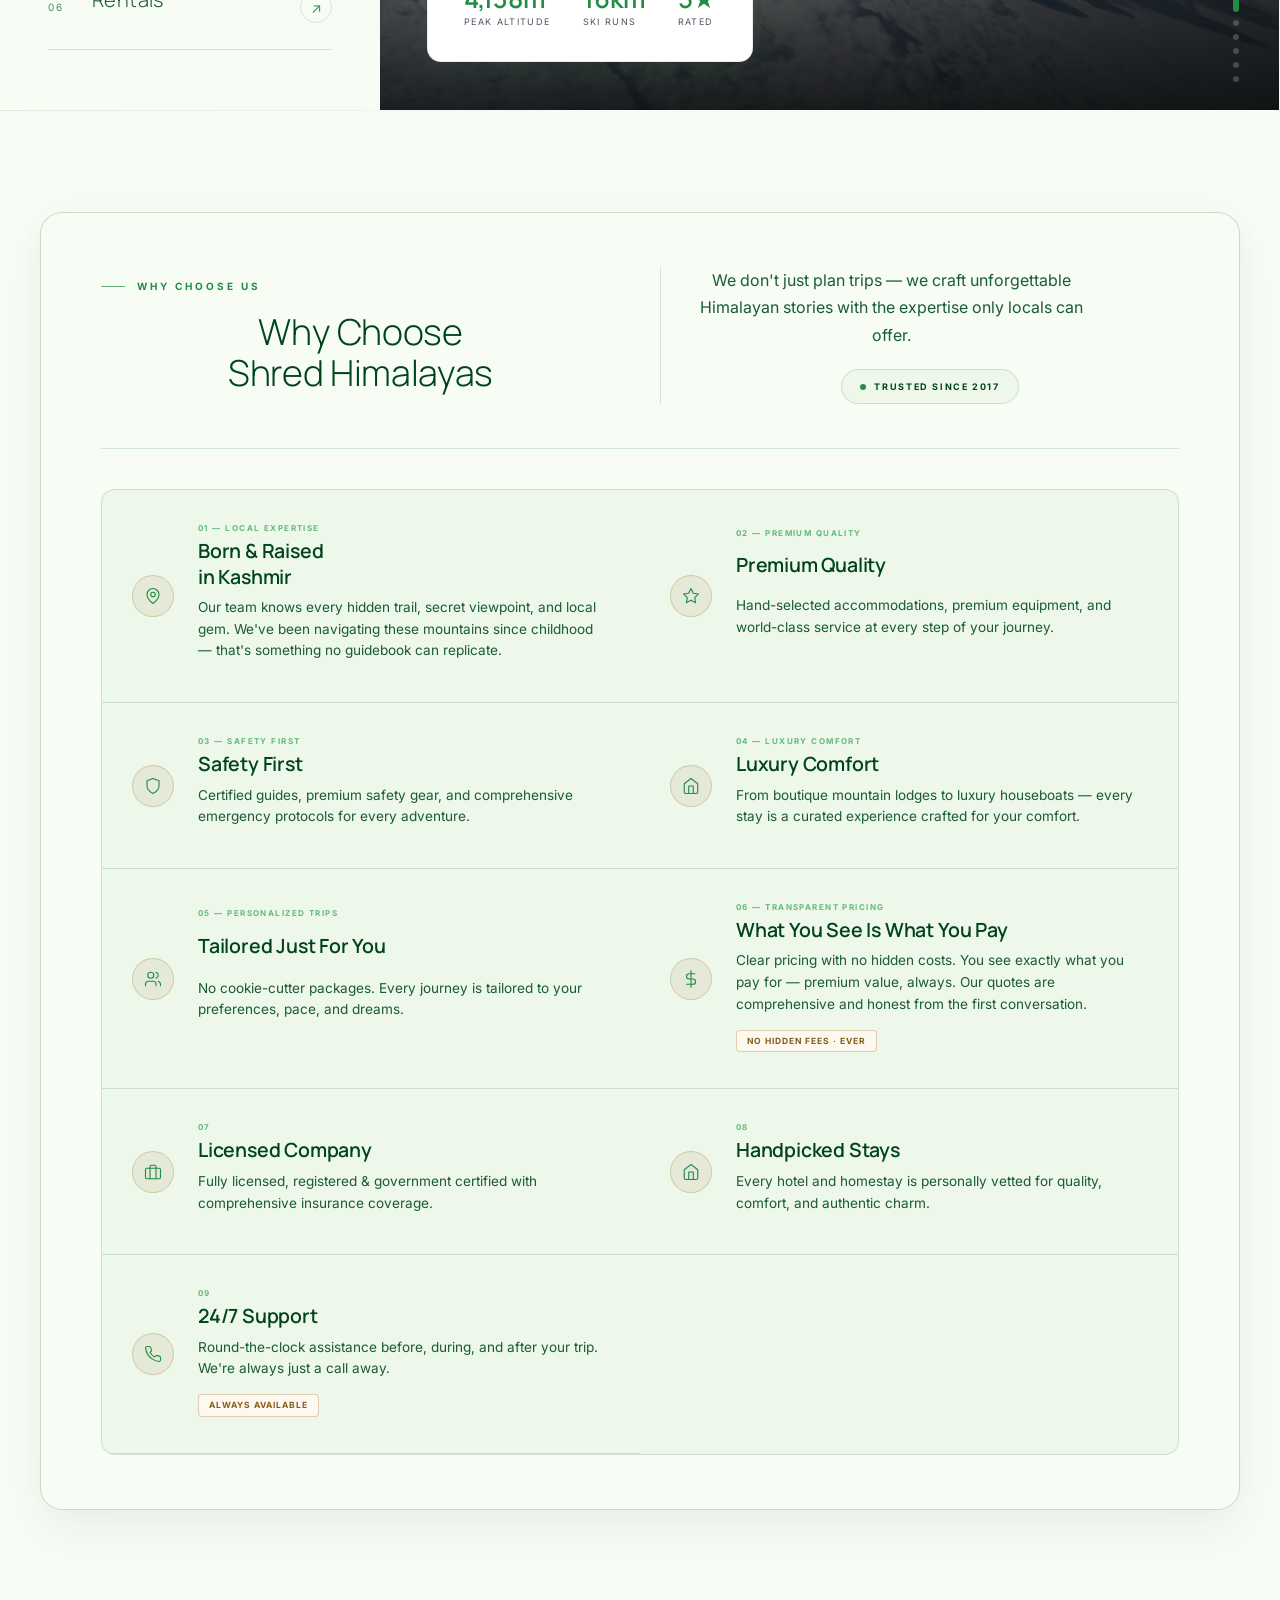
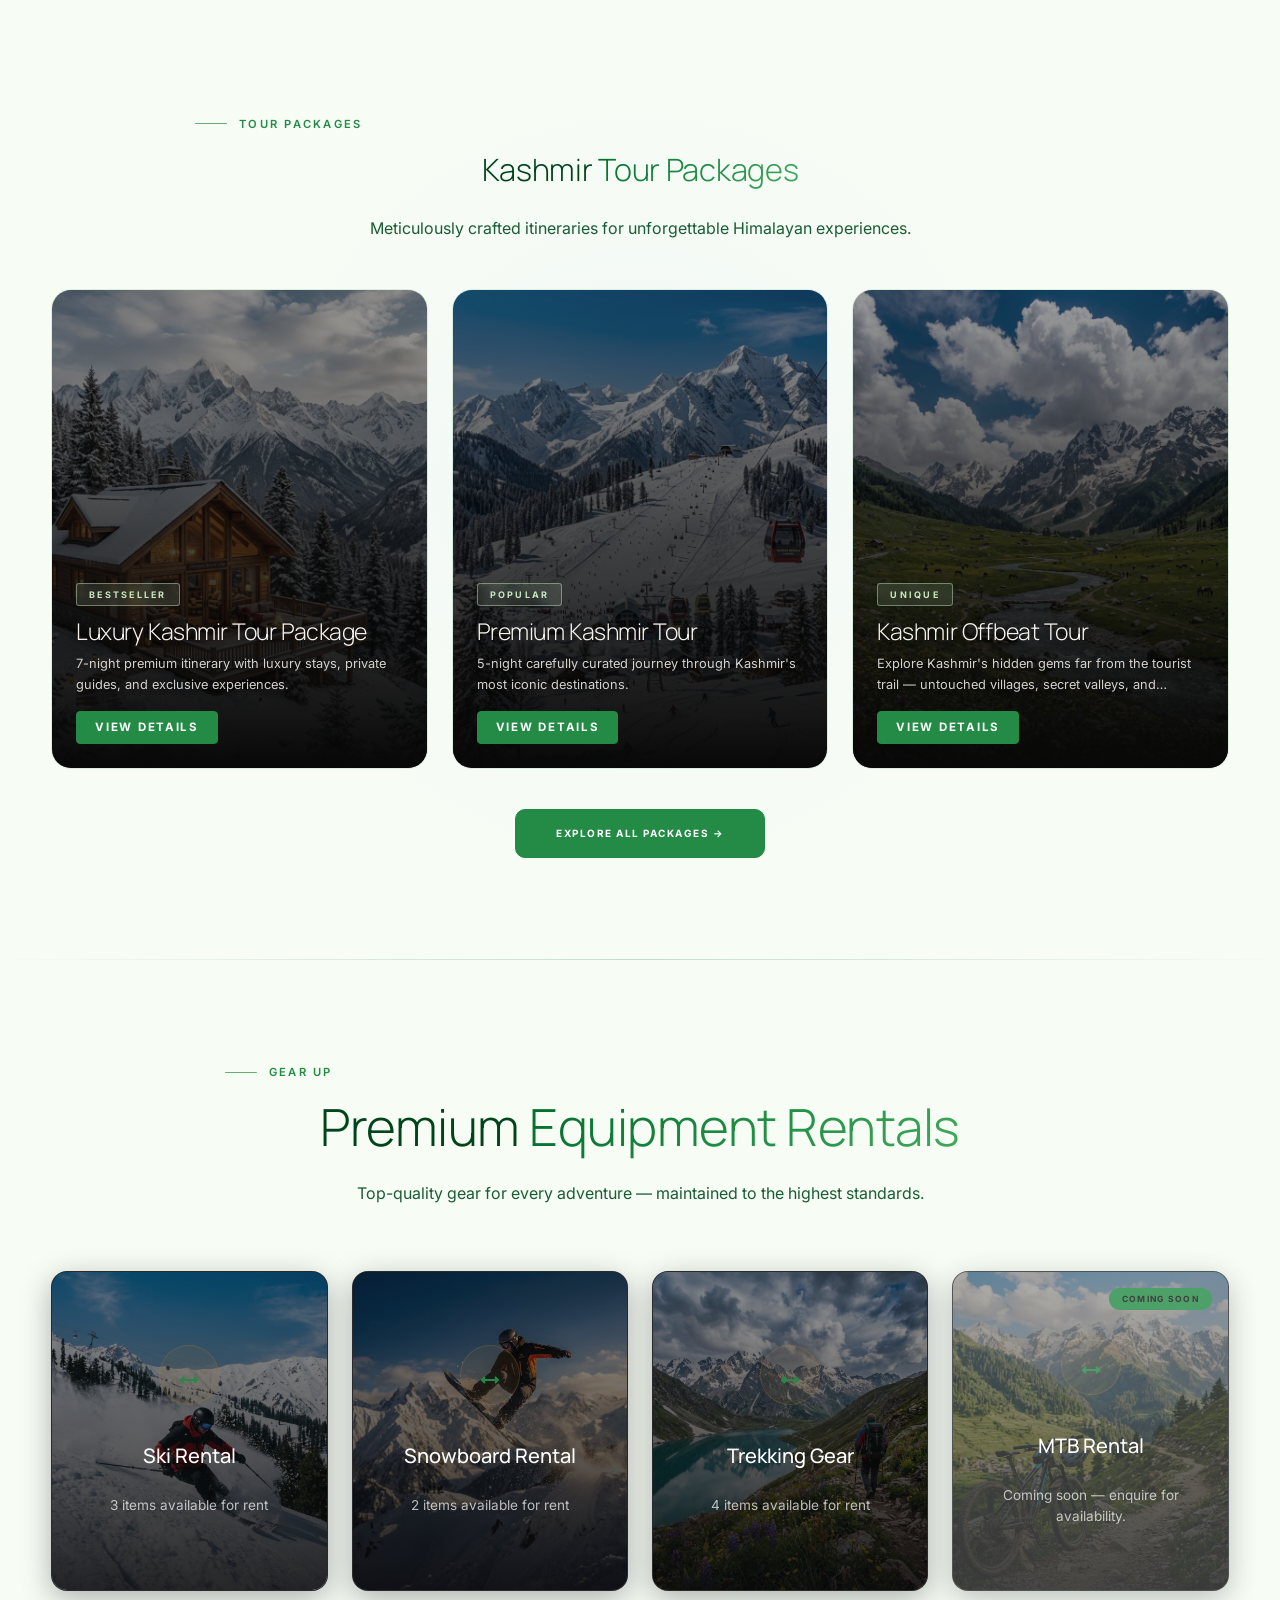
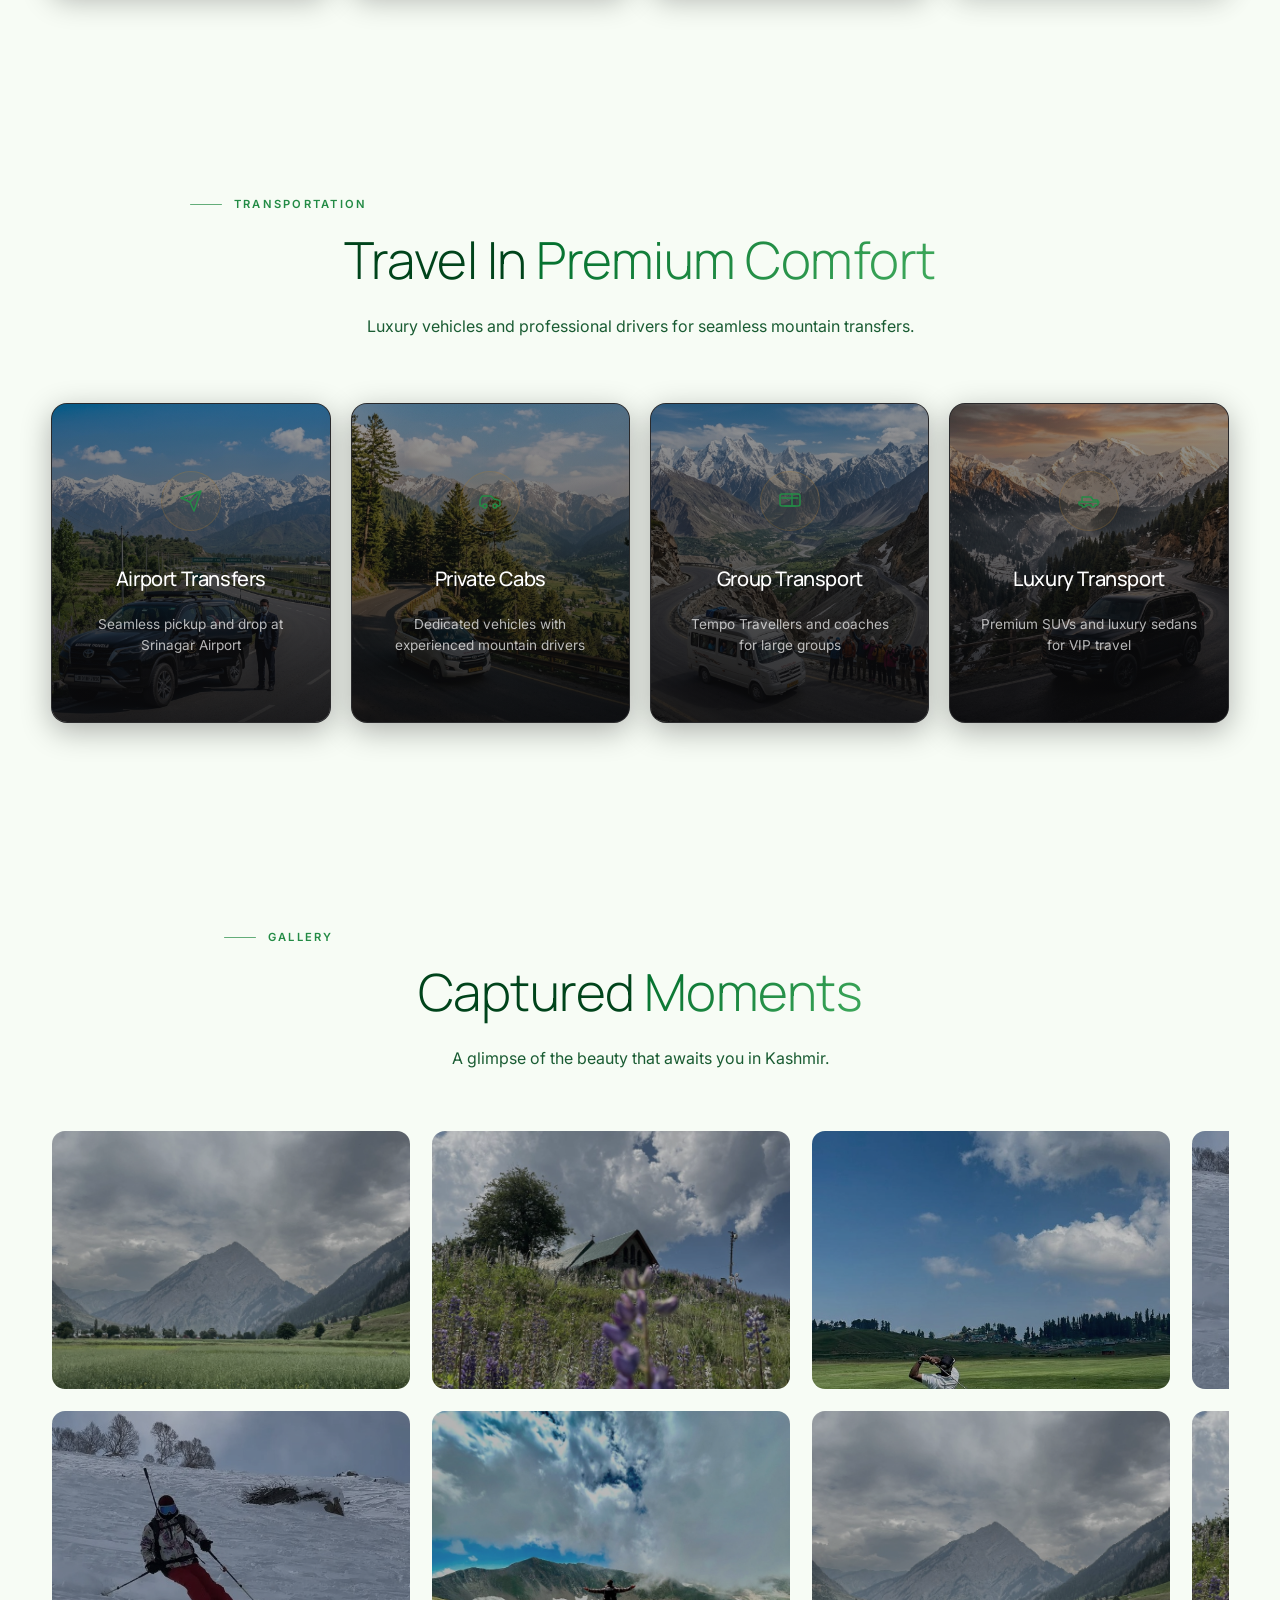
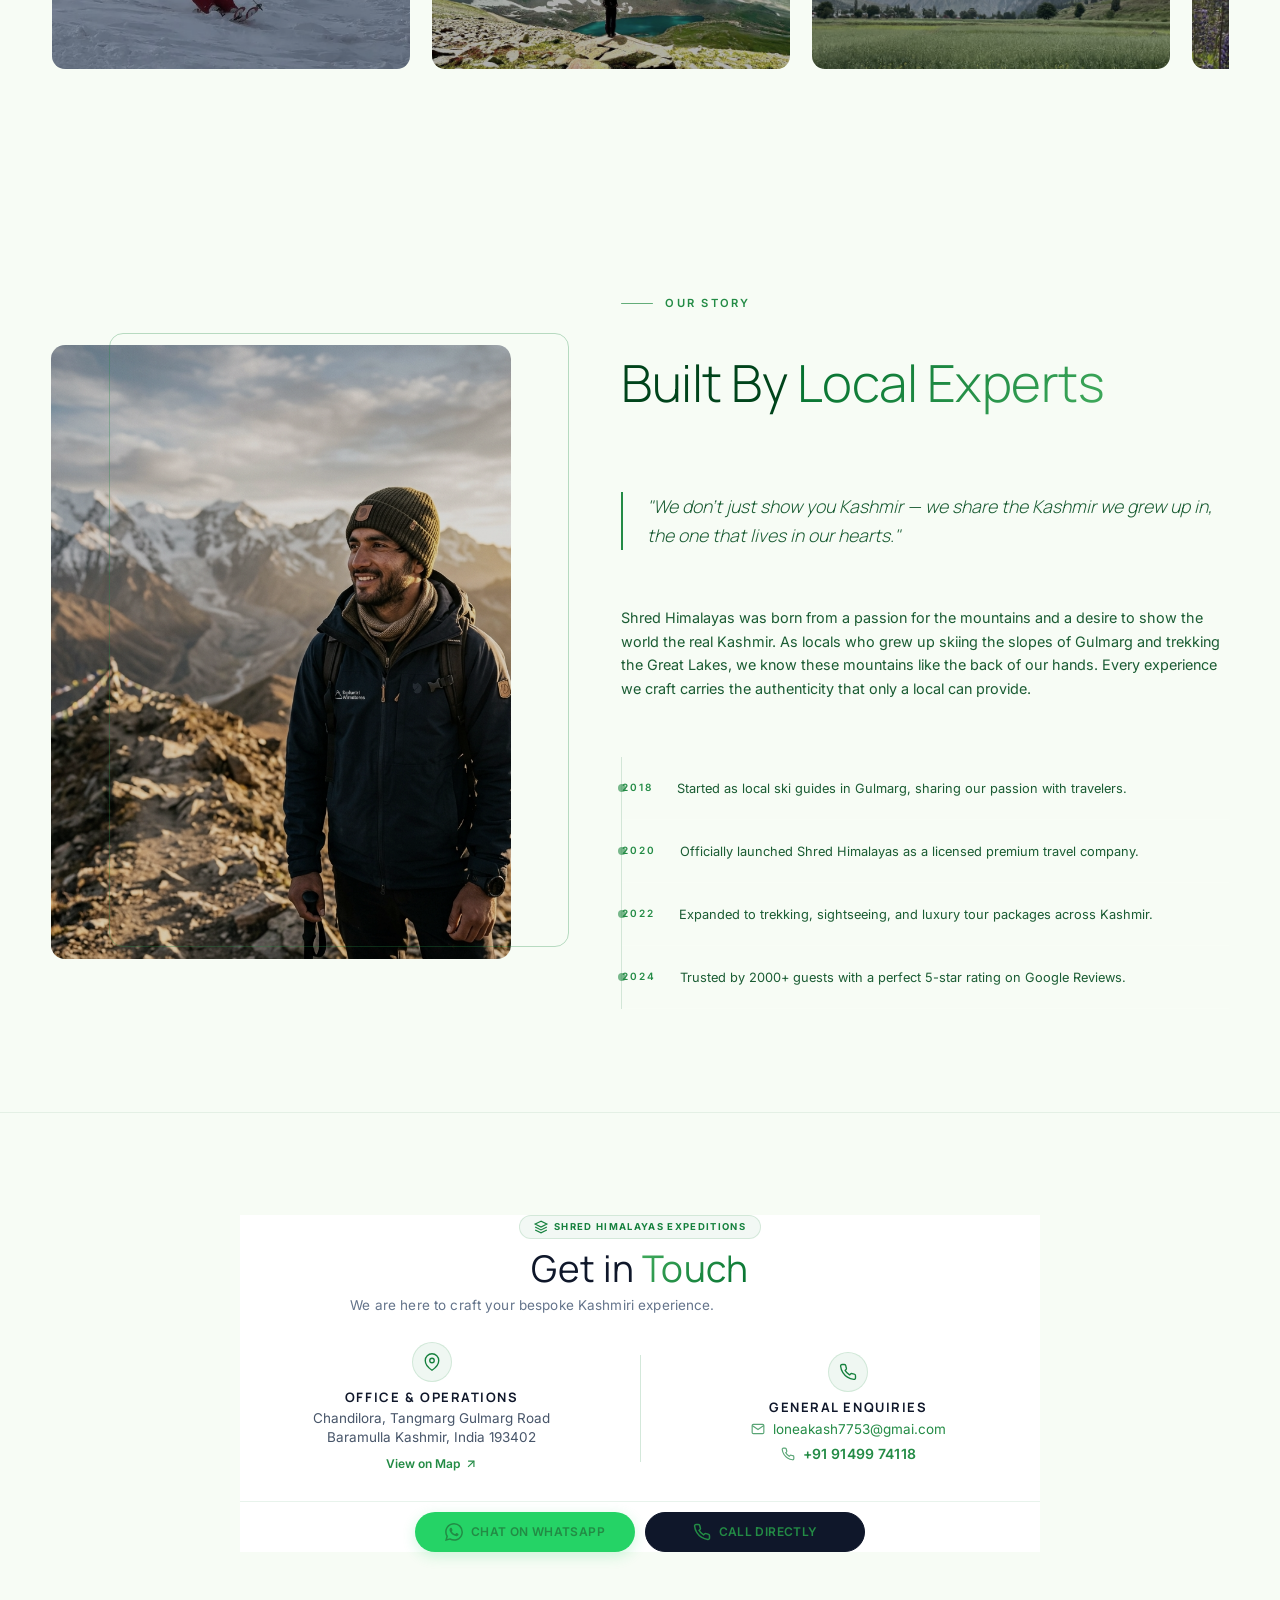
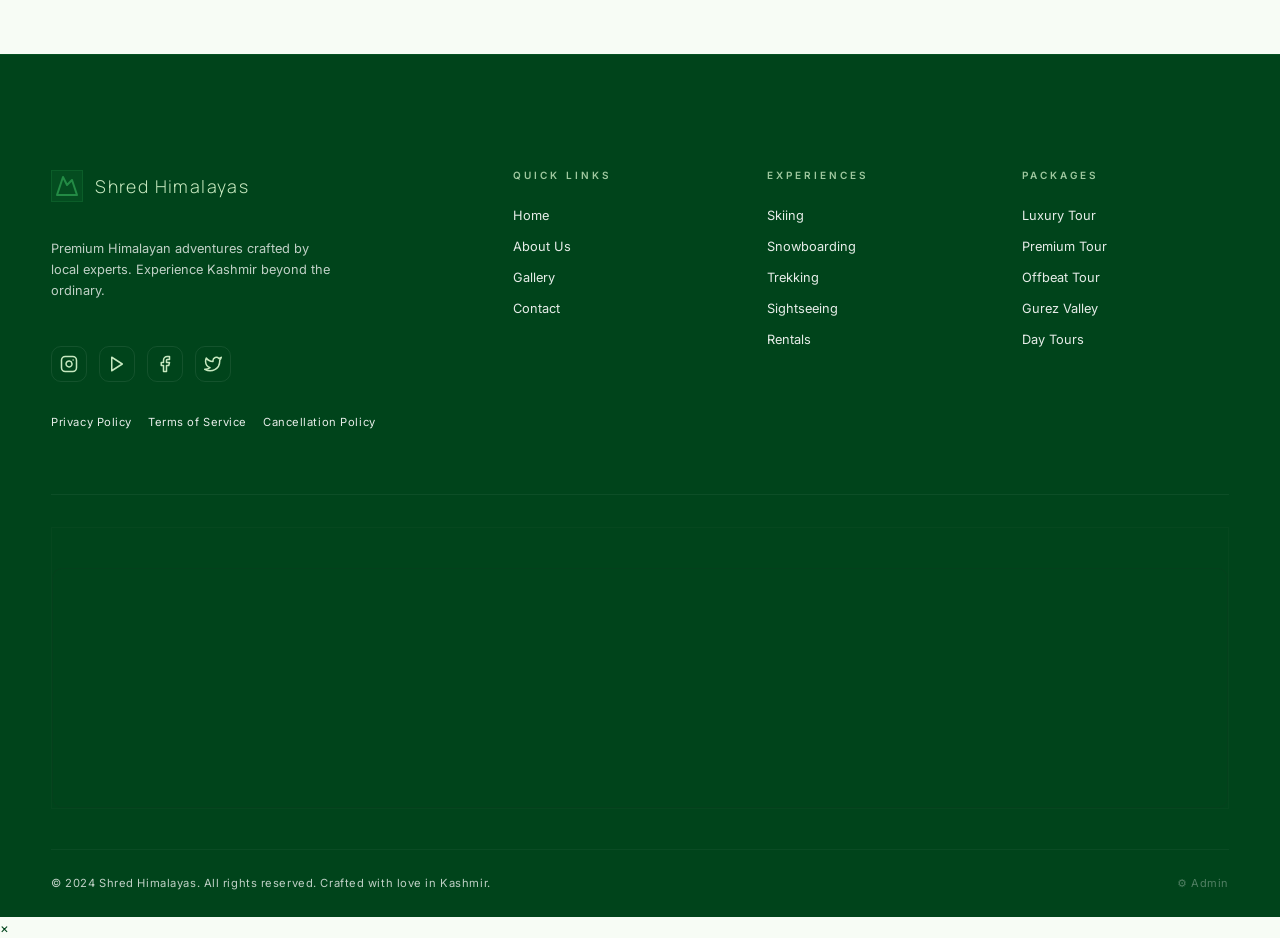
==== commit aa8cc2db: "move this button" ====
--- a/index.html
+++ b/index.html
@@ -1308,6 +1308,11 @@
                   d="M23 3a10.9 10.9 0 0 1-3.14 1.53 4.48 4.48 0 0 0-7.86 3v1A10.66 10.66 0 0 1 3 4s-4 9 5 13a11.64 11.64 0 0 1-7 2c9 5 20 0 20-11.5a4.5 4.5 0 0 0-.08-.83A7.72 7.72 0 0 0 23 3z" />
               </svg></a>
           </div>
+          <div class="footer__policy-links" style="display: flex; gap: var(--space-4); margin-top: var(--space-3); flex-wrap: wrap;">
+            <a href="#" class="footer__bottom-link">Privacy Policy</a>
+            <a href="#" class="footer__bottom-link">Terms of Service</a>
+            <a href="#" class="footer__bottom-link">Cancellation Policy</a>
+          </div>
         </div>
 
         <div class="footer__column">
@@ -1353,9 +1358,6 @@
       <div class="footer__bottom">
         <p class="footer__copyright">© 2024 Shred Himalayas. All rights reserved. Crafted with love in Kashmir.</p>
         <div class="footer__bottom-links">
-          <a href="#" class="footer__bottom-link">Privacy Policy</a>
-          <a href="#" class="footer__bottom-link">Terms of Service</a>
-          <a href="#" class="footer__bottom-link">Cancellation Policy</a>
           <a href="admin.html" class="footer__bottom-link" style="opacity:0.35; font-size:11px; letter-spacing:0.05em;"
             title="Admin Panel">⚙ Admin</a>
         </div>
--- a/css/footer.css
+++ b/css/footer.css
@@ -367,7 +367,11 @@
   cursor: pointer;
   transition: all 0.2s ease;
   text-align: center;
-  white-space: nowrap;
+  white-space: normal;
+  display: inline-flex;
+  align-items: center;
+  justify-content: center;
+  line-height: 1.25;
 }
 
 .policy-tab-btn:hover {
@@ -478,12 +482,74 @@
 }
 
 @media (max-width: 640px) {
+  .policy-modal-backdrop {
+    padding: 12px;
+  }
+  
+  .policy-modal {
+    max-height: 90vh;
+    border-radius: 16px;
+  }
+  
+  .policy-modal__header {
+    padding: 16px 20px 10px;
+  }
+  
+  .policy-modal__title {
+    font-size: 18px;
+  }
+
   .policy-modal__tabs {
-    margin: 10px 16px;
+    margin: 8px 16px;
     padding: 3px;
-  }
+    border-radius: 8px;
+    gap: 3px;
+  }
+  
   .policy-tab-btn {
     padding: 6px 4px;
     font-size: 11px;
+    border-radius: 6px;
+  }
+
+  .policy-modal__body {
+    padding: 18px 20px;
+    font-size: 13.5px;
+  }
+  
+  .policy-modal__body h3 {
+    font-size: 18px;
+  }
+
+  .policy-modal__footer {
+    padding: 12px 20px;
+    flex-direction: column;
+    align-items: stretch;
+    text-align: center;
+    gap: 10px;
+  }
+
+  .policy-modal__contact-btn {
+    justify-content: center;
+    width: 100%;
+  }
+}
+
+@media (max-width: 400px) {
+  .policy-modal-backdrop {
+    padding: 8px;
+  }
+  
+  .policy-modal__tabs {
+    margin: 6px 10px;
+  }
+  
+  .policy-tab-btn {
+    font-size: 9.5px;
+    padding: 6px 2px;
+  }
+  
+  .policy-modal__body {
+    padding: 14px 14px;
   }
 }
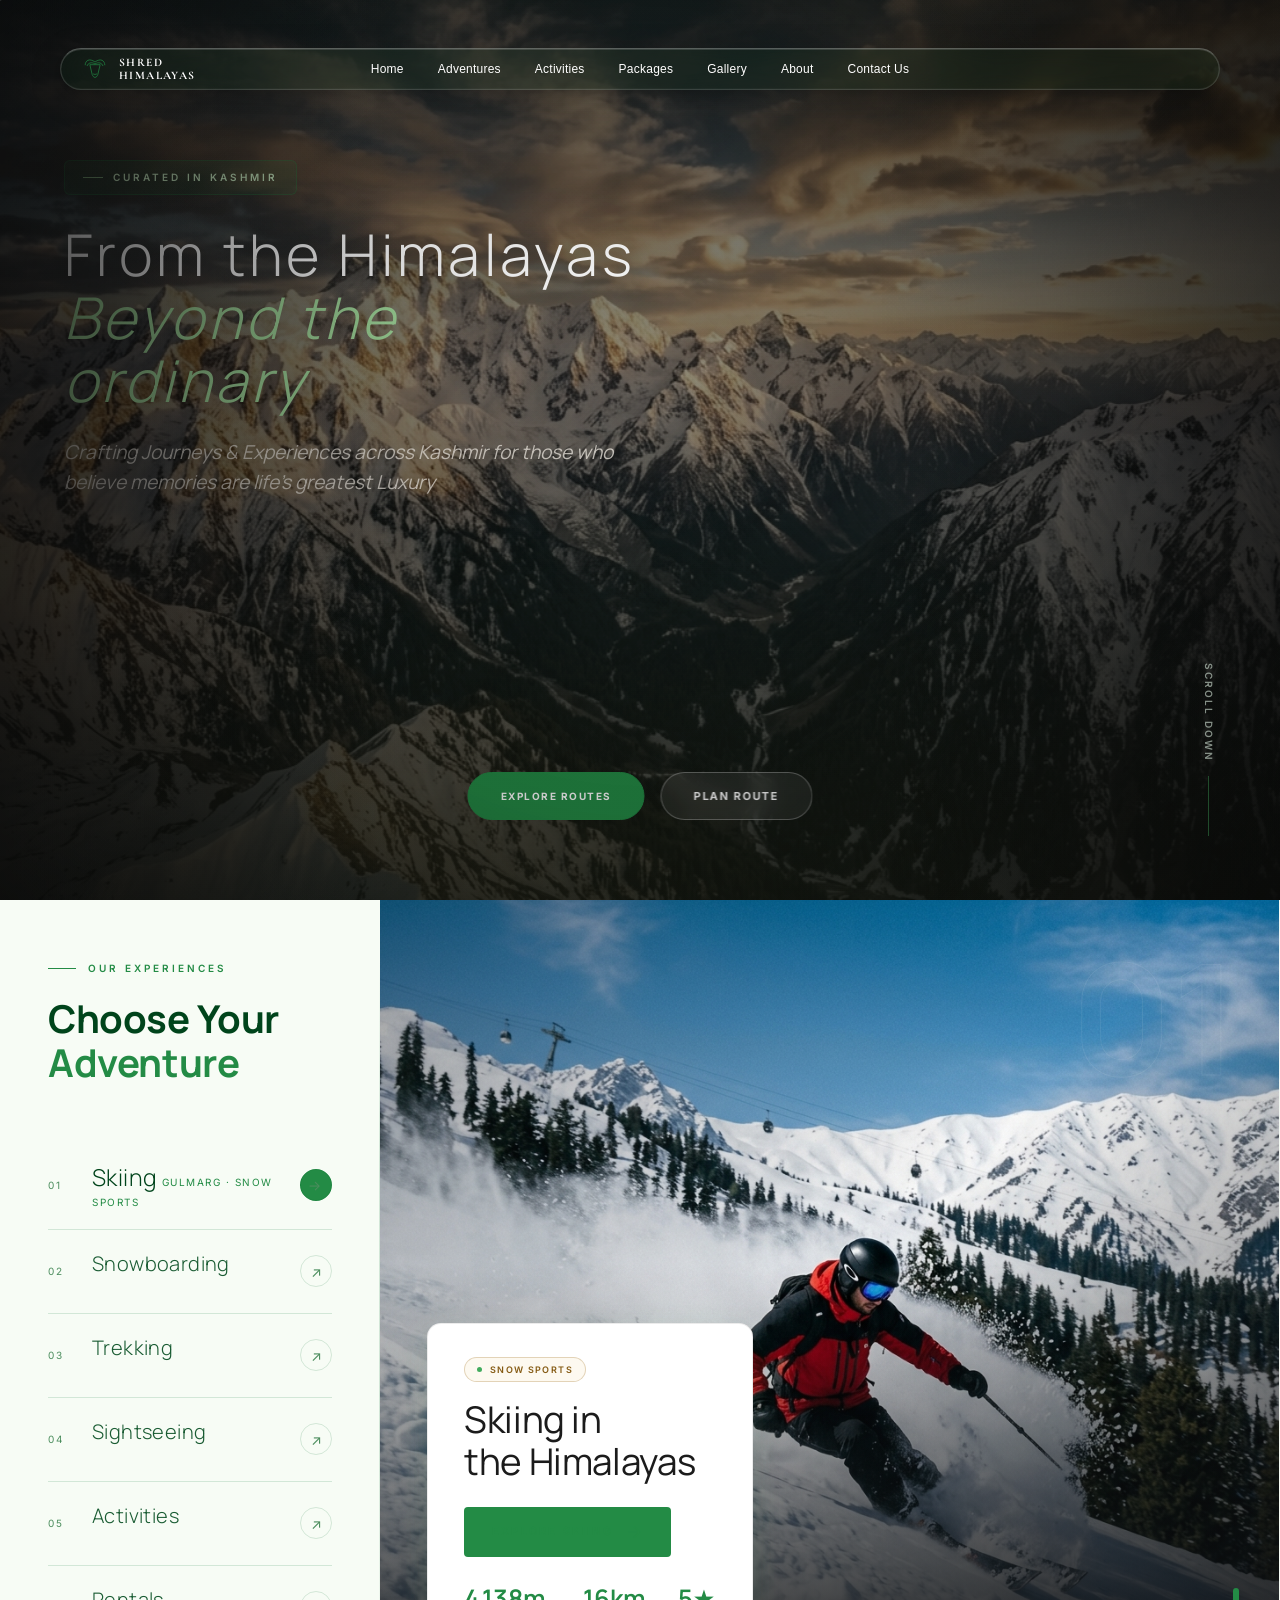
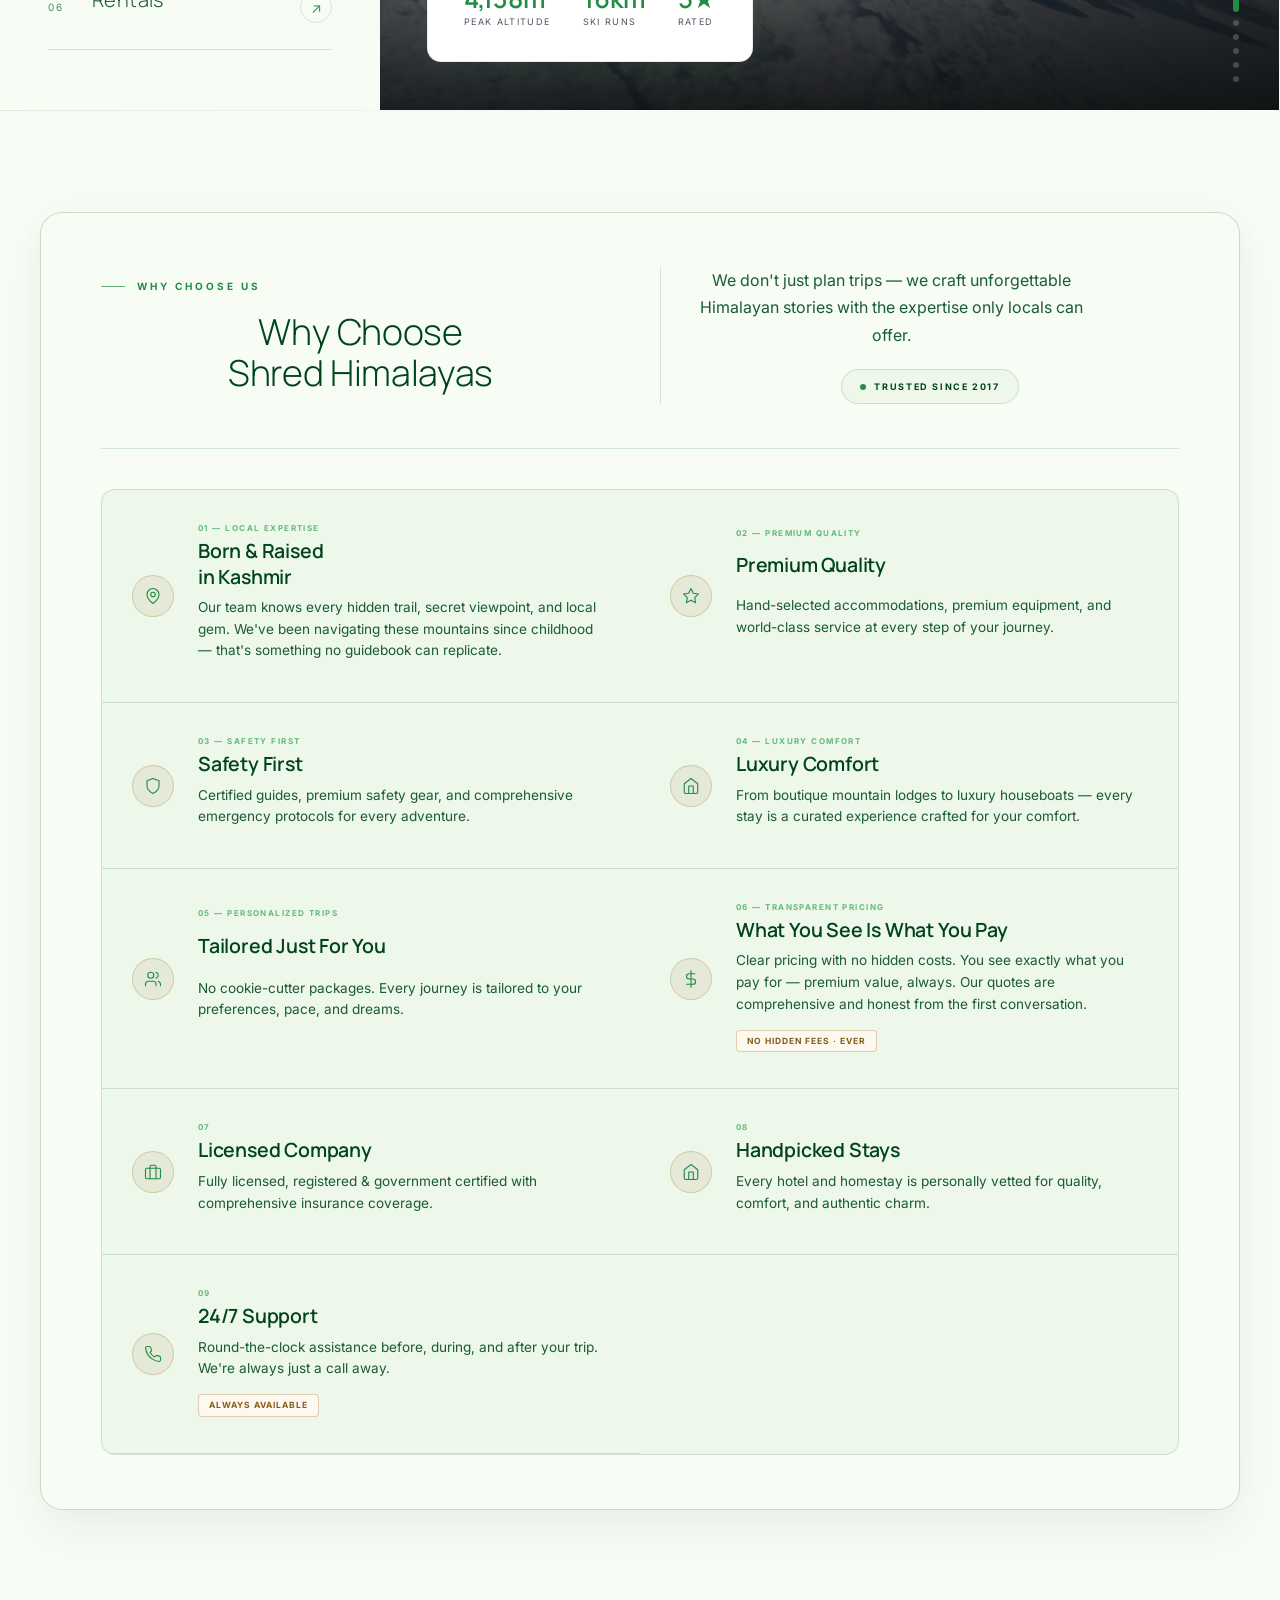
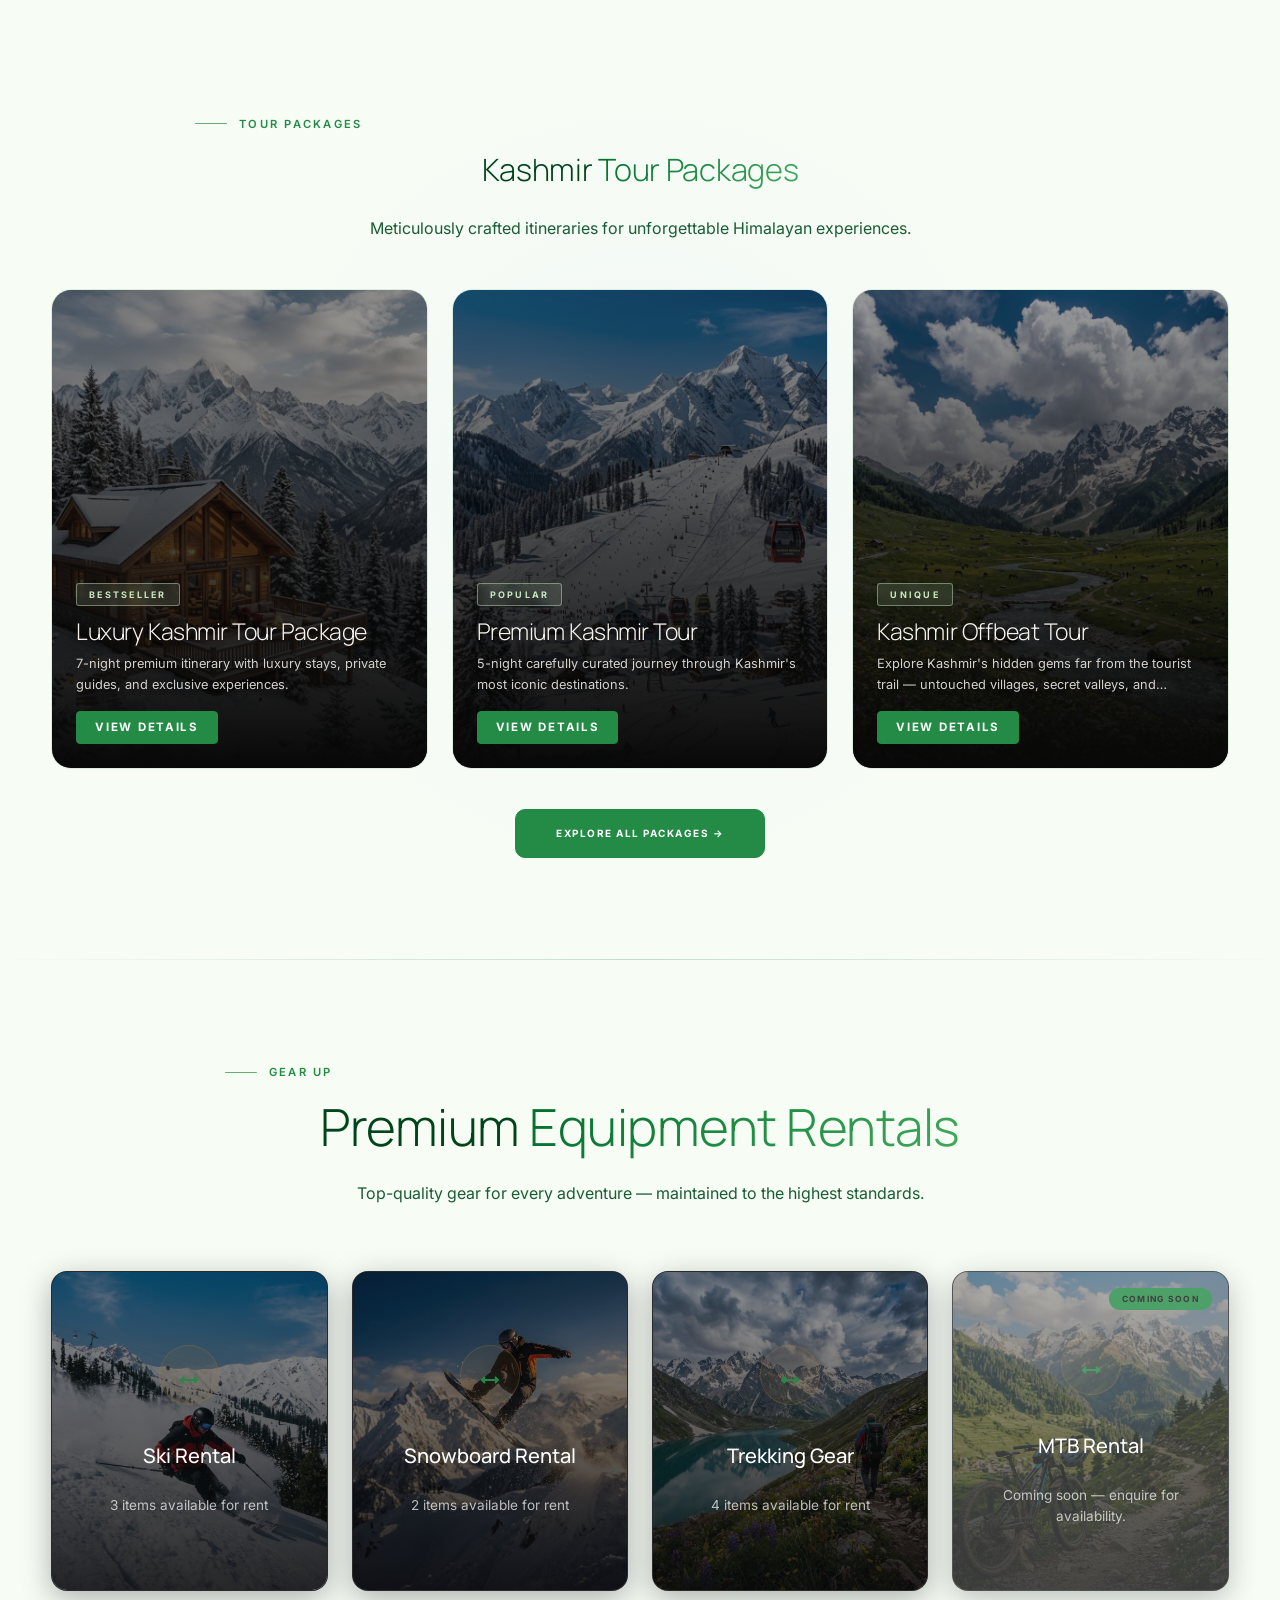
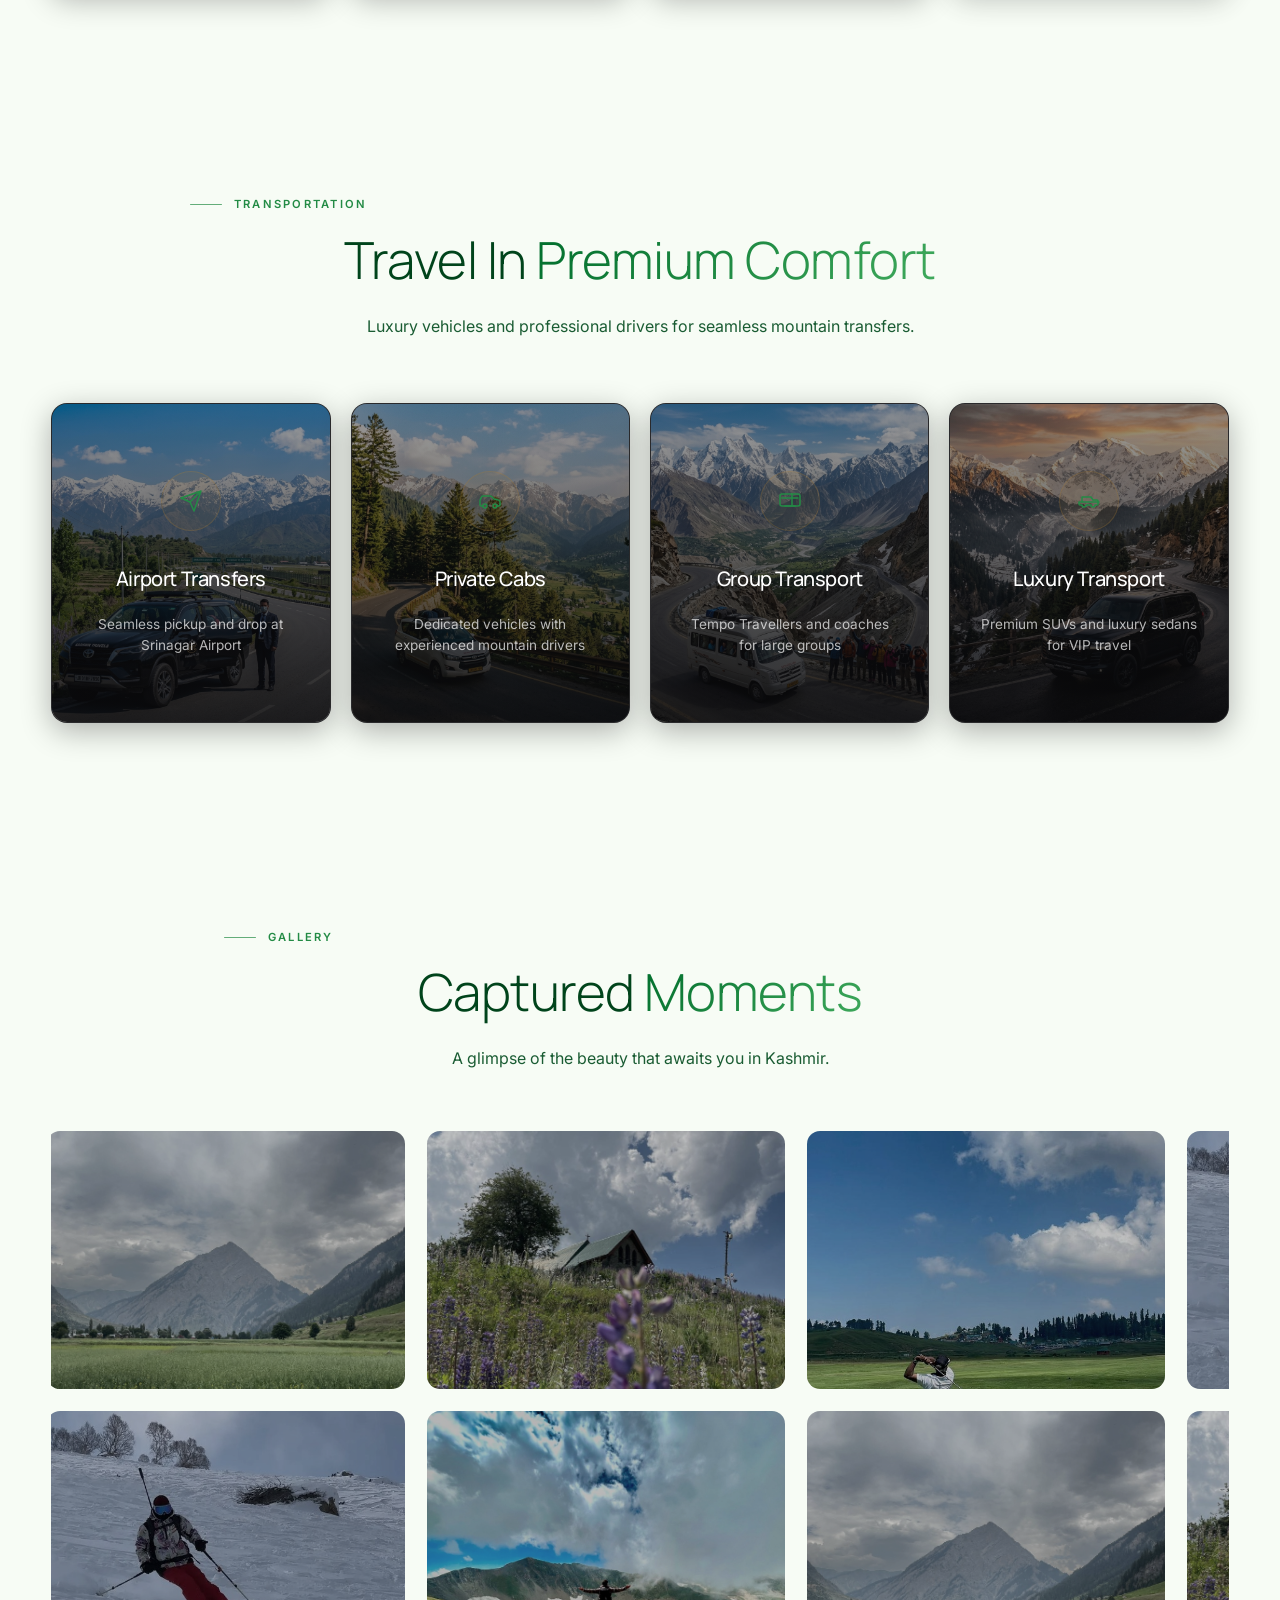
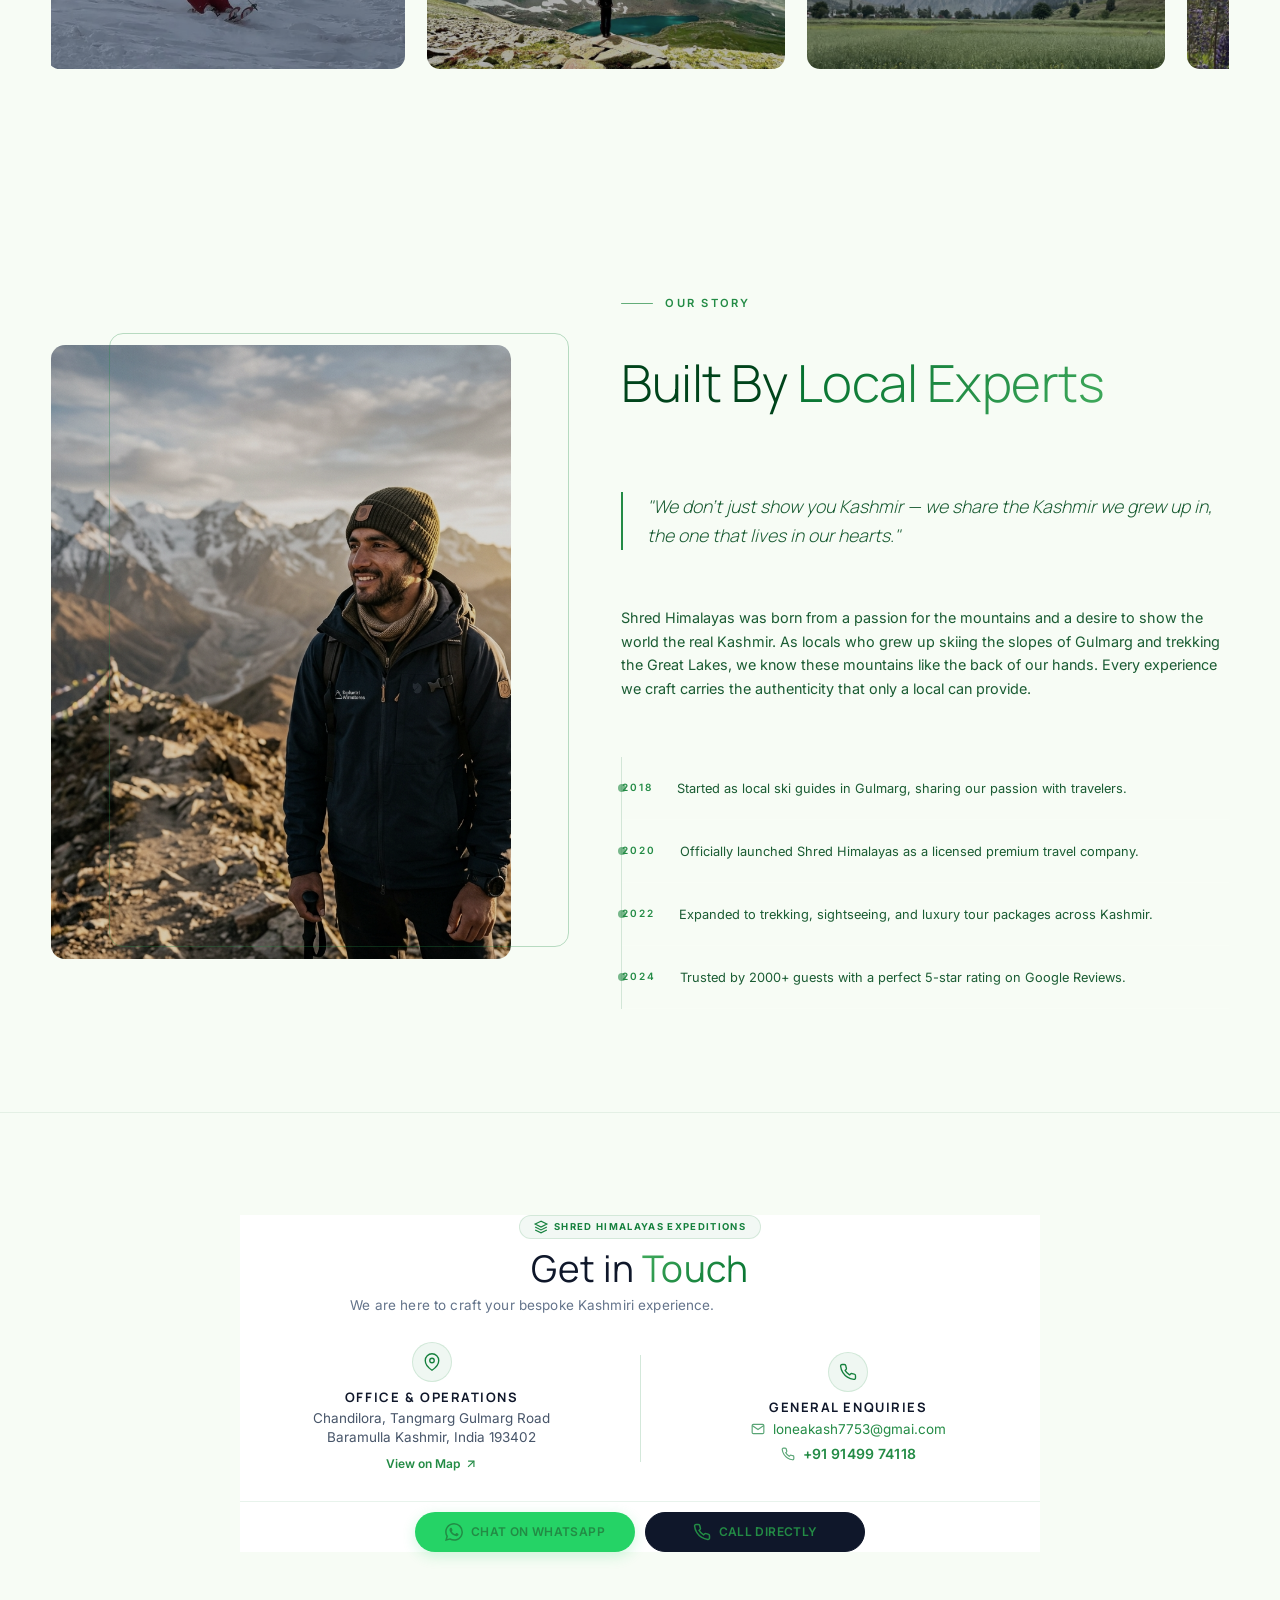
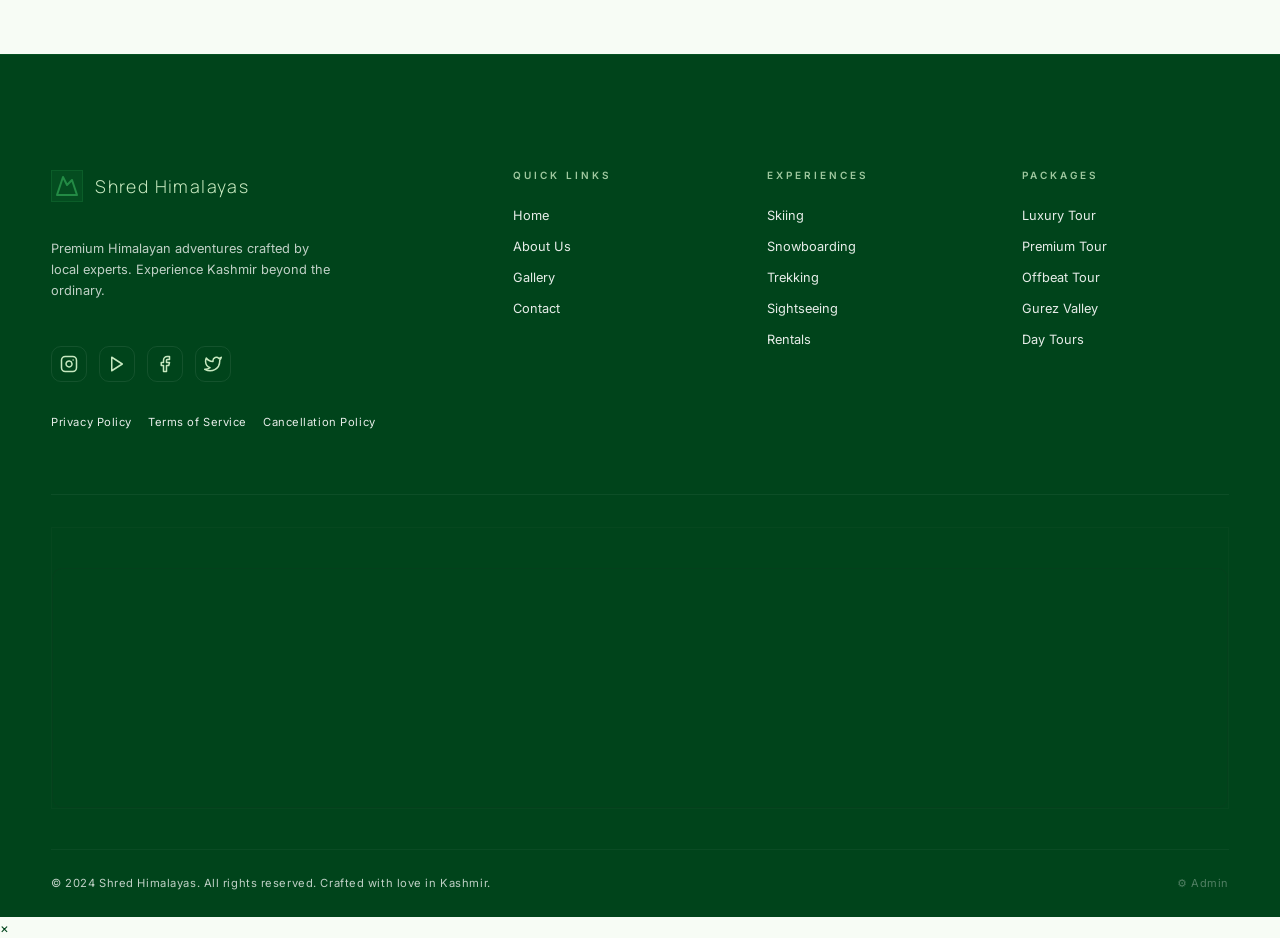
==== commit 9bdb0d24: "synch contact page" ====
--- a/index.html
+++ b/index.html
@@ -1169,82 +1169,8 @@
   </section> -->
 
   <section class="cta" id="contact">
-    <div class="container">
-      <div class="contact-card-premium reveal">
-        <div class="contact-card-premium__ambient"></div>
-
-        <div class="contact-card-premium__header">
-          <div class="contact-card-premium__badge">
-            <svg viewBox="0 0 24 24" width="14" height="14" fill="none" stroke="currentColor" stroke-width="2">
-              <path d="M12 2L2 7l10 5 10-5-10-5zM2 17l10 5 10-5M2 12l10 5 10-5"/>
-            </svg>
-            <span>Shred Himalayas Expeditions</span>
-          </div>
-          <h2 class="contact-card-premium__title">Get in <span class="text-gradient">Touch</span></h2>
-          <p class="contact-card-premium__subtitle">We are here to craft your bespoke Kashmiri experience.</p>
-        </div>
-
-        <div class="contact-card-premium__grid">
-          <!-- Office & Operations -->
-          <div class="contact-card-item">
-            <div class="contact-card-item__icon-wrap">
-              <svg viewBox="0 0 24 24" width="22" height="22" fill="none" stroke="currentColor" stroke-width="1.8" stroke-linecap="round" stroke-linejoin="round">
-                <path d="M21 10c0 7-9 13-9 13s-9-6-9-13a9 9 0 0 1 18 0z"></path>
-                <circle cx="12" cy="10" r="3"></circle>
-              </svg>
-            </div>
-            <div class="contact-card-item__content">
-              <h4 class="contact-card-item__label">OFFICE &amp; OPERATIONS</h4>
-              <p class="contact-card-item__value">
-                Chandilora, Tangmarg Gulmarg Road<br>
-                Baramulla Kashmir, India 193402
-              </p>
-              <a href="https://maps.google.com/?q=Chandilora,+Tangmarg+Gulmarg+Road,+Baramulla+Kashmir" target="_blank" class="contact-card-item__link">
-                <span>View on Map</span>
-                <svg viewBox="0 0 24 24" width="14" height="14" fill="none" stroke="currentColor" stroke-width="2"><line x1="7" y1="17" x2="17" y2="7"/><polyline points="7 7 17 7 17 17"/></svg>
-              </a>
-            </div>
-          </div>
-
-          <!-- Divider -->
-          <div class="contact-card-premium__divider"></div>
-
-          <!-- General Enquiries -->
-          <div class="contact-card-item">
-            <div class="contact-card-item__icon-wrap">
-              <svg viewBox="0 0 24 24" width="22" height="22" fill="none" stroke="currentColor" stroke-width="1.8" stroke-linecap="round" stroke-linejoin="round">
-                <path d="M22 16.92v3a2 2 0 0 1-2.18 2 19.79 19.79 0 0 1-8.63-3.07 19.5 19.5 0 0 1-6-6 19.79 19.79 0 0 1-3.07-8.67A2 2 0 0 1 4.11 2h3a2 2 0 0 1 2 1.72 12.84 12.84 0 0 0 .7 2.81 2 2 0 0 1-.45 2.11L8.09 9.91a16 16 0 0 0 6 6l1.27-1.27a2 2 0 0 1 2.11-.45 12.84 12.84 0 0 0 2.81.7A2 2 0 0 1 22 16.92z"/>
-              </svg>
-            </div>
-            <div class="contact-card-item__content">
-              <h4 class="contact-card-item__label">GENERAL ENQUIRIES</h4>
-              <div class="contact-card-item__group">
-                <a href="mailto:loneakash7753@gmai.com" class="contact-card-item__contact-link">
-                  <svg viewBox="0 0 24 24" width="16" height="16" fill="none" stroke="currentColor" stroke-width="2"><path d="M4 4h16c1.1 0 2 .9 2 2v12c0 1.1-.9 2-2 2H4c-1.1 0-2-.9-2-2V6c0-1.1.9-2 2-2z"/><polyline points="22,6 12,13 2,6"/></svg>
-                  <span>loneakash7753@gmai.com</span>
-                </a>
-                <a href="tel:+919149974118" class="contact-card-item__contact-link highlight">
-                  <svg viewBox="0 0 24 24" fill="none" stroke="currentColor" stroke-width="2" width="16" height="16"><path d="M22 16.92v3a2 2 0 0 1-2.18 2 19.79 19.79 0 0 1-8.63-3.07 19.5 19.5 0 0 1-6-6 19.79 19.79 0 0 1-3.07-8.67A2 2 0 0 1 4.11 2h3a2 2 0 0 1 2 1.72 12.84 12.84 0 0 0 .7 2.81 2 2 0 0 1-.45 2.11L8.09 9.91a16 16 0 0 0 6 6l1.27-1.27a2 2 0 0 1 2.11-.45 12.84 12.84 0 0 0 2.81.7A2 2 0 0 1 22 16.92z"/></svg>
-                  <span>+91 91499 74118</span>
-                </a>
-              </div>
-            </div>
-          </div>
-        </div>
-
-        <!-- Actions -->
-        <div class="contact-card-premium__actions">
-          <a href="https://wa.me/919149974118?text=Hi%2C%20I%20would%20like%20to%20enquire%20about%20Shred%20Himalayas%20packages." target="_blank" class="contact-action-btn contact-action-btn--whatsapp">
-            <svg viewBox="0 0 24 24" fill="currentColor" width="18" height="18"><path d="M17.472 14.382c-.297-.149-1.758-.867-2.03-.967-.273-.099-.471-.148-.67.15-.197.297-.767.966-.94 1.164-.173.199-.347.223-.644.075-.297-.15-1.255-.463-2.39-1.475-.883-.788-1.48-1.761-1.653-2.059-.173-.297-.018-.458.13-.606.134-.133.298-.347.446-.52.149-.174.198-.298.298-.497.099-.198.05-.371-.025-.52-.075-.149-.669-1.612-.916-2.207-.242-.579-.487-.5-.669-.51-.173-.008-.371-.01-.57-.01-.198 0-.52.074-.792.372-.272.297-1.04 1.016-1.04 2.479 0 1.462 1.065 2.875 1.213 3.074.149.198 2.096 3.2 5.077 4.487.709.306 1.262.489 1.694.625.712.227 1.36.195 1.871.118.571-.085 1.758-.719 2.006-1.413.248-.694.248-1.289.173-1.413-.074-.124-.272-.198-.57-.347m-5.421 7.403h-.004a9.87 9.87 0 01-5.031-1.378l-.361-.214-3.741.982.998-3.648-.235-.374a9.86 9.86 0 01-1.51-5.26c.001-5.45 4.436-9.884 9.888-9.884 2.64 0 5.122 1.03 6.988 2.898a9.825 9.825 0 012.893 6.994c-.003 5.45-4.437 9.884-9.885 9.884m8.413-18.297A11.815 11.815 0 0012.05 0C5.495 0 .16 5.335.157 11.892c0 2.096.547 4.142 1.588 5.945L.057 24l6.305-1.654a11.882 11.882 0 005.683 1.448h.005c6.554 0 11.89-5.335 11.893-11.893a11.821 11.821 0 00-3.48-8.413Z"/></svg>
-            <span>Chat on WhatsApp</span>
-          </a>
-
-          <a href="tel:+919149974118" class="contact-action-btn contact-action-btn--phone">
-            <svg viewBox="0 0 24 24" fill="none" stroke="currentColor" stroke-width="2" width="18" height="18"><path d="M22 16.92v3a2 2 0 0 1-2.18 2 19.79 19.79 0 0 1-8.63-3.07 19.5 19.5 0 0 1-6-6 19.79 19.79 0 0 1-3.07-8.67A2 2 0 0 1 4.11 2h3a2 2 0 0 1 2 1.72 12.84 12.84 0 0 0 .7 2.81 2 2 0 0 1-.45 2.11L8.09 9.91a16 16 0 0 0 6 6l1.27-1.27a2 2 0 0 1 2.11-.45 12.84 12.84 0 0 0 2.81.7A2 2 0 0 1 22 16.92z"/></svg>
-            <span>Call Directly</span>
-          </a>
-        </div>
-      </div>
+    <div class="container" id="contact-card-container">
+      <!-- Populated dynamically via SHData.renderContact -->
     </div>
   </section>
   <script>
@@ -1419,6 +1345,7 @@
     document.addEventListener('DOMContentLoaded', function () {
       SHData.renderHero();
       SHData.renderRentals('rentals-grid');
+      SHData.renderContact('contact-card-container');
       SHData.updateWhatsApp();
       SHData.renderFooter();
 
--- a/css/cta.css
+++ b/css/cta.css
@@ -738,4 +738,39 @@
   .contact-card-item__contact-link {
     font-size: 12px;
   }
+}
+
+/* ---- Dynamic Contact Branch Selector Tabs ---- */
+.contact-branch-tabs {
+  display: flex;
+  justify-content: center;
+  gap: 10px;
+  flex-wrap: wrap;
+  margin-bottom: 24px;
+}
+
+.contact-branch-btn {
+  padding: 8px 20px;
+  background: transparent;
+  border: 1px solid rgba(35, 139, 69, 0.2);
+  color: #15803d;
+  font-family: var(--font-b, "Inter", sans-serif);
+  font-size: 12.5px;
+  font-weight: 600;
+  border-radius: 100px;
+  cursor: pointer;
+  transition: all 0.2s cubic-bezier(0.16, 1, 0.3, 1);
+  letter-spacing: 0.02em;
+}
+
+.contact-branch-btn:hover {
+  background: rgba(35, 139, 69, 0.05);
+  border-color: rgba(35, 139, 69, 0.4);
+}
+
+.contact-branch-btn.active {
+  background: #238B45;
+  border-color: #238B45;
+  color: #ffffff;
+  box-shadow: 0 4px 12px rgba(35, 139, 69, 0.15);
 }
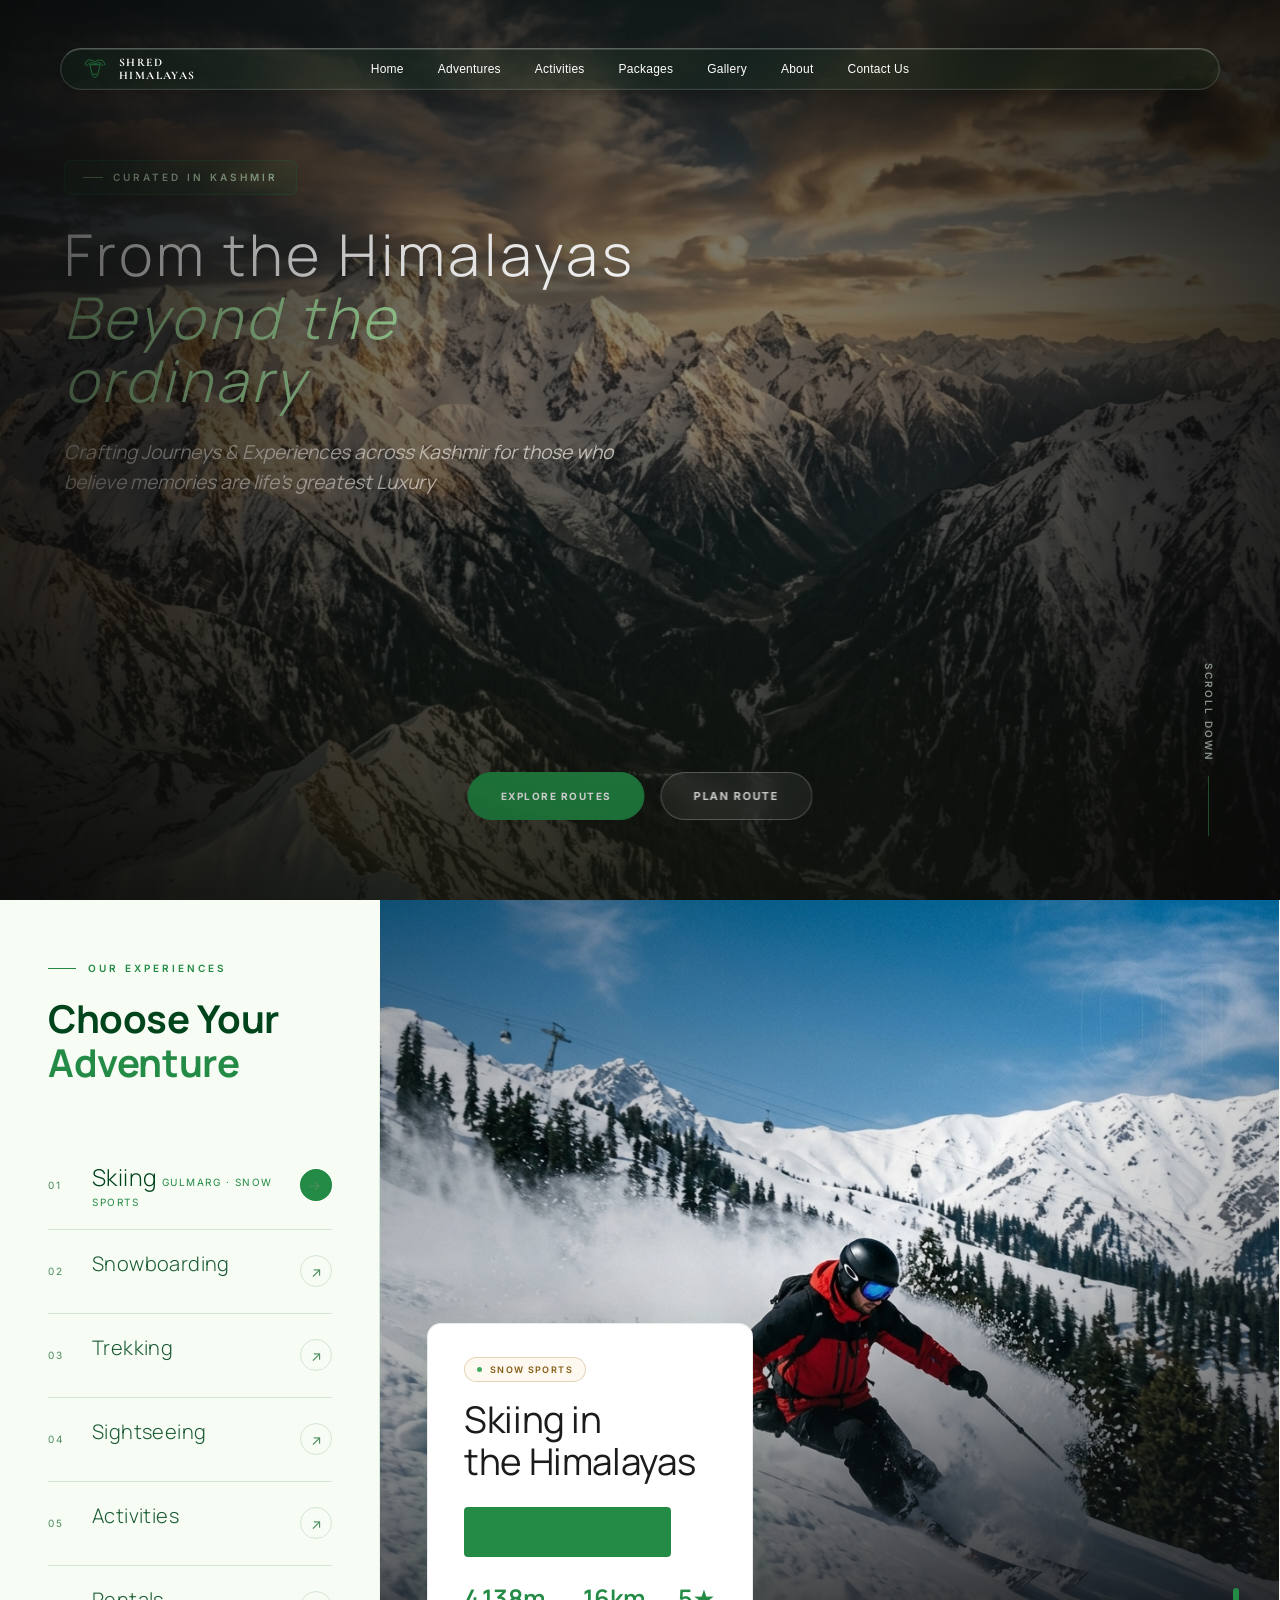
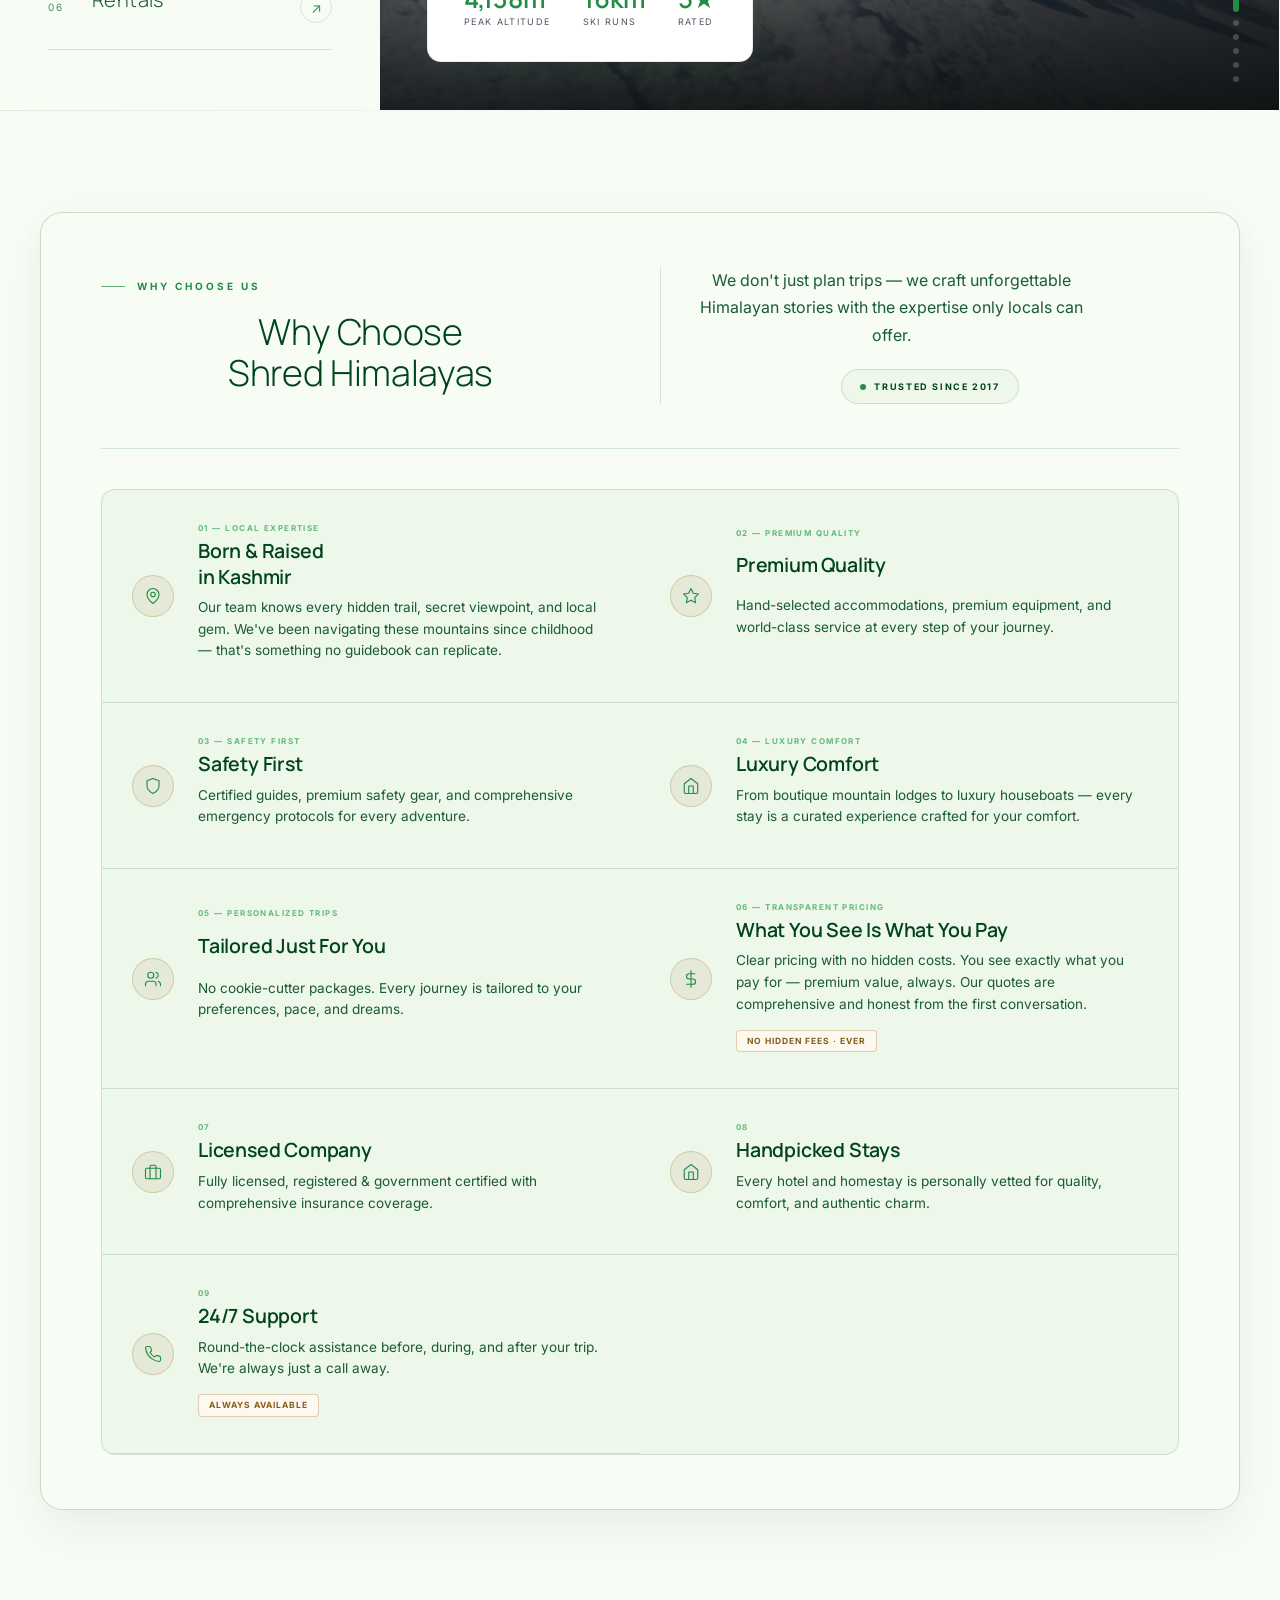
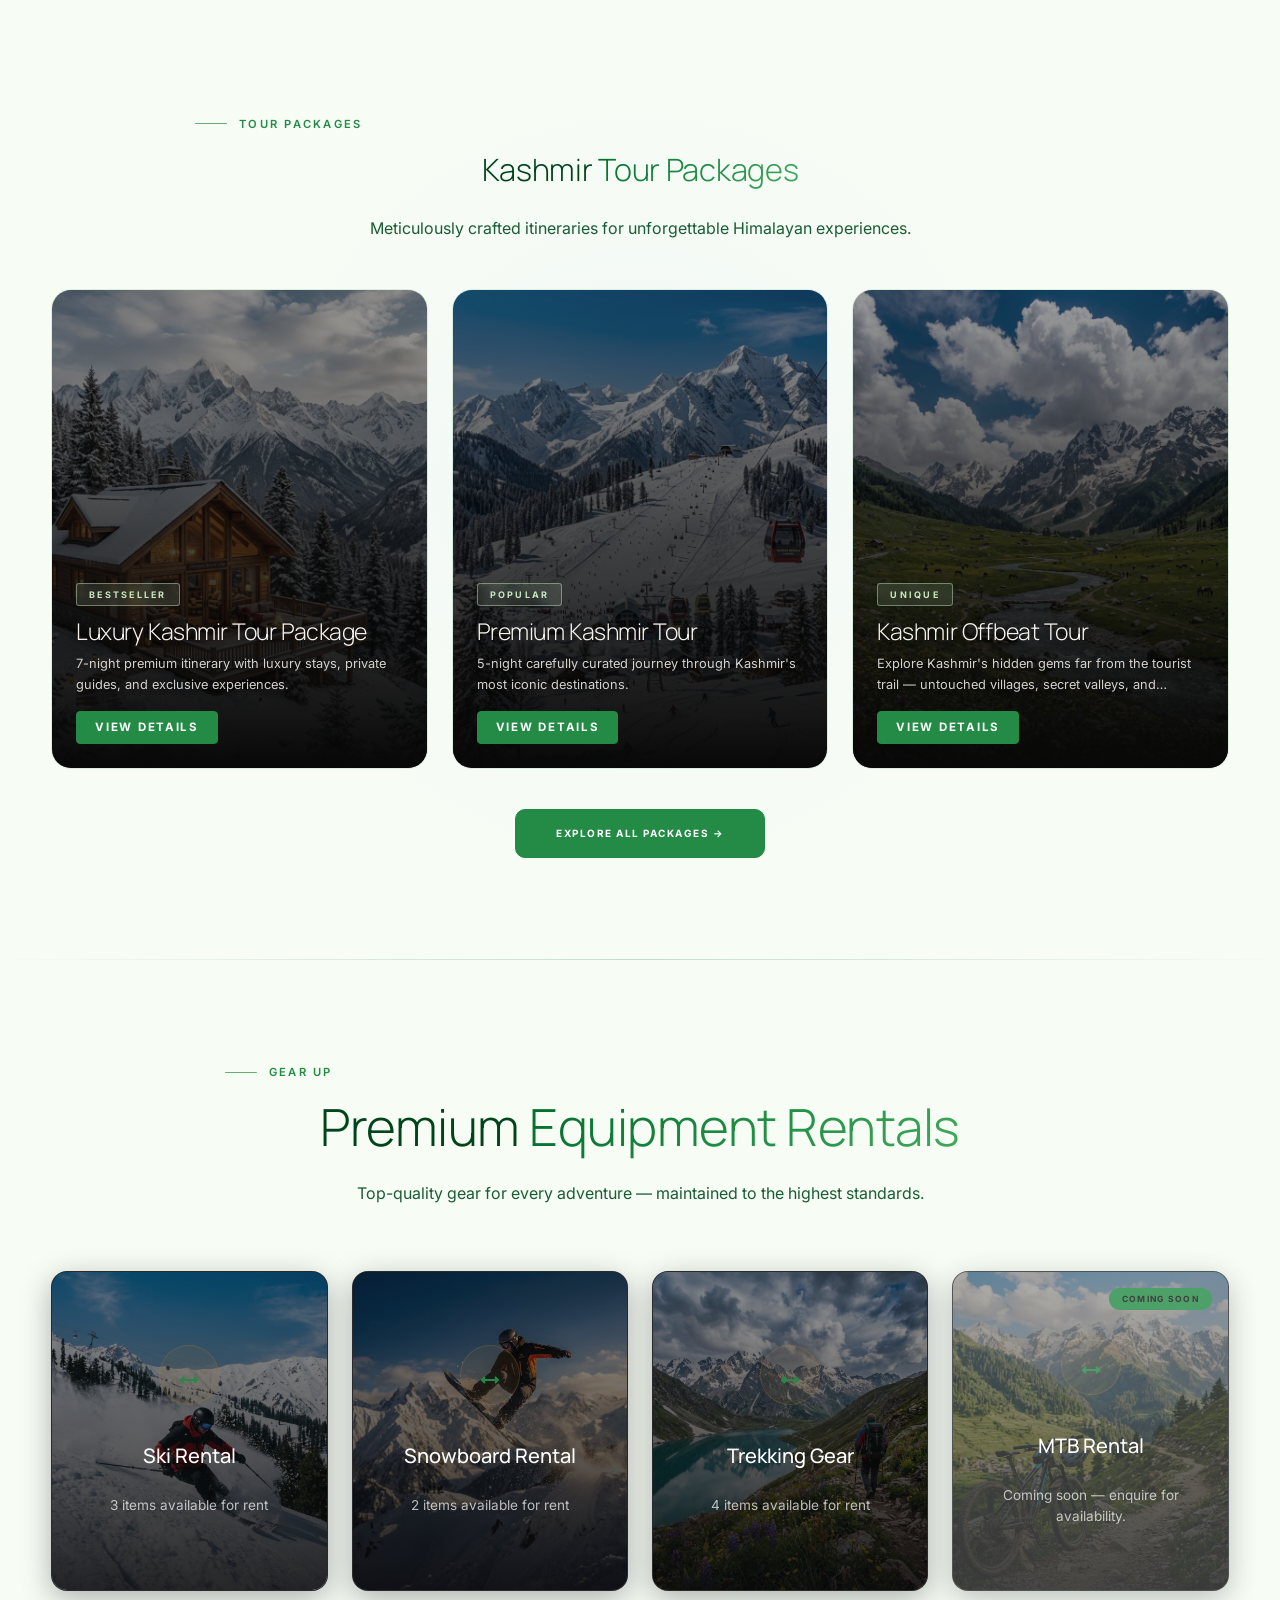
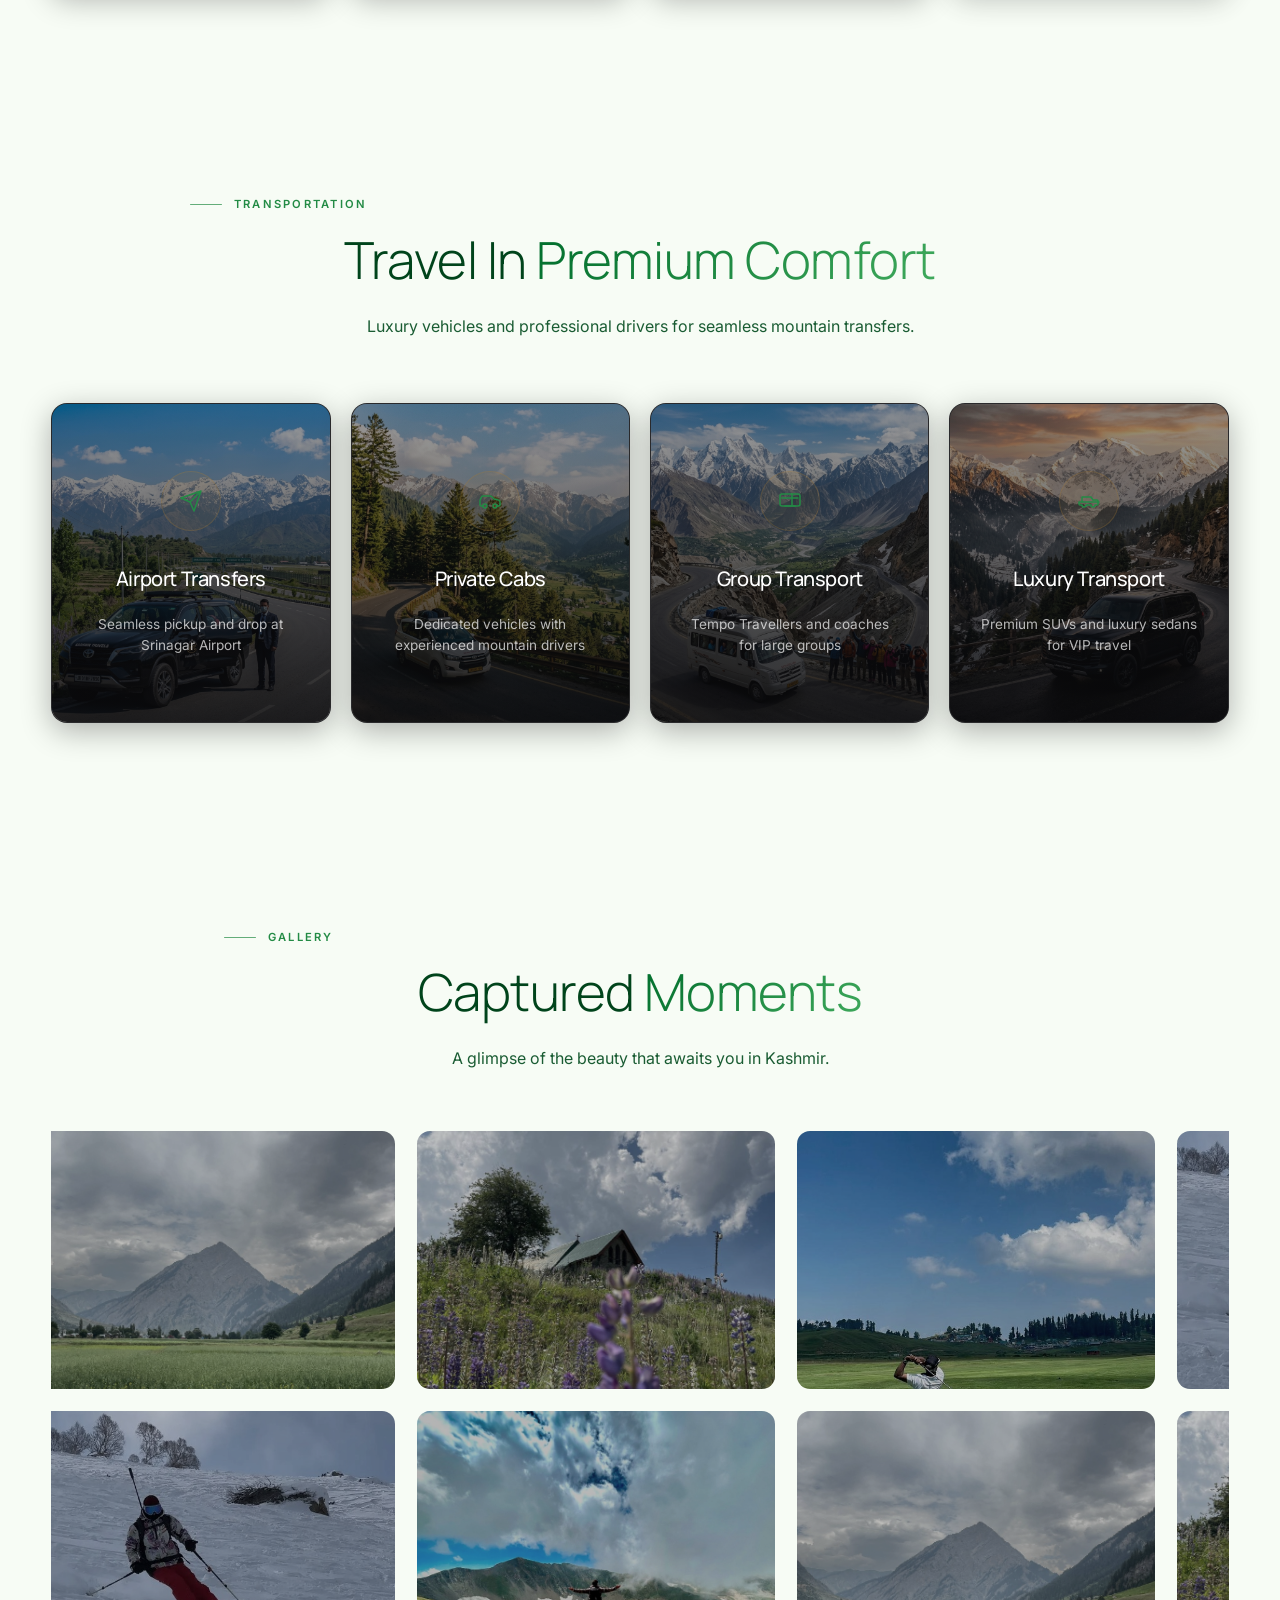
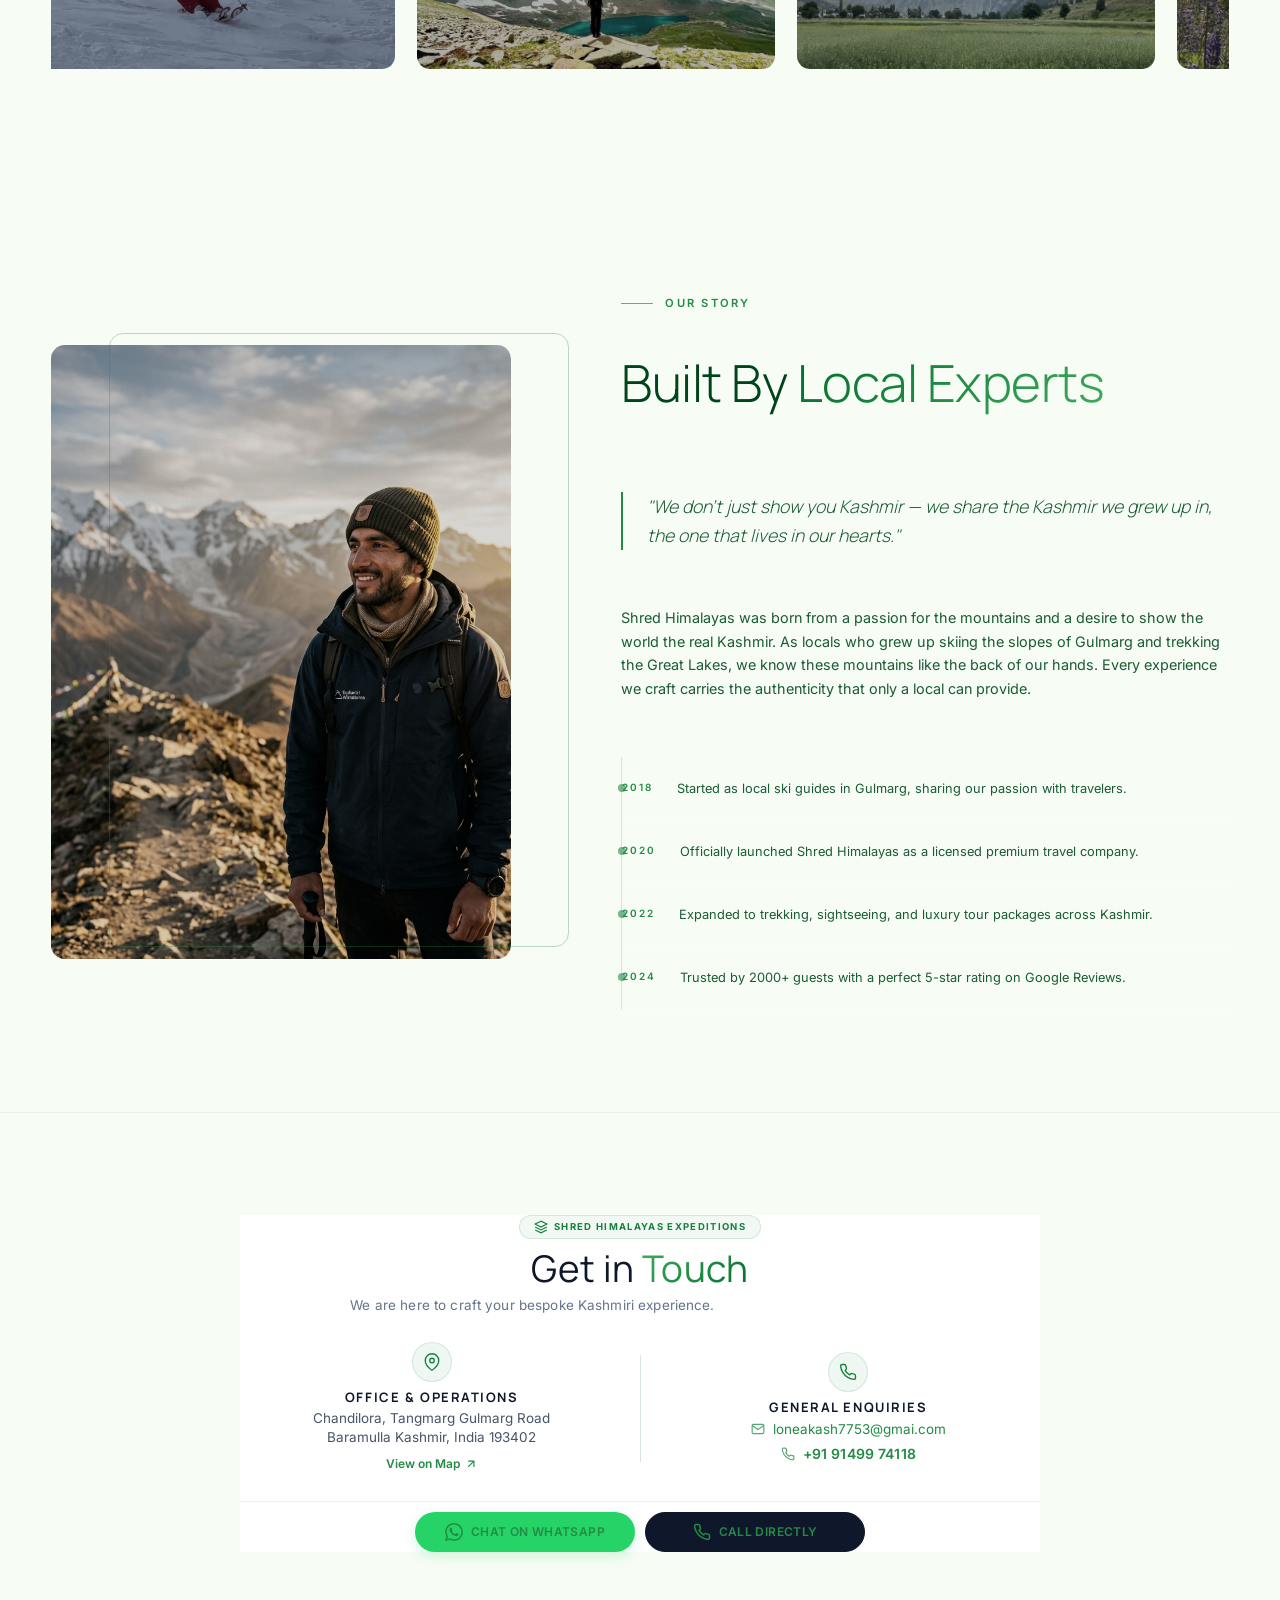
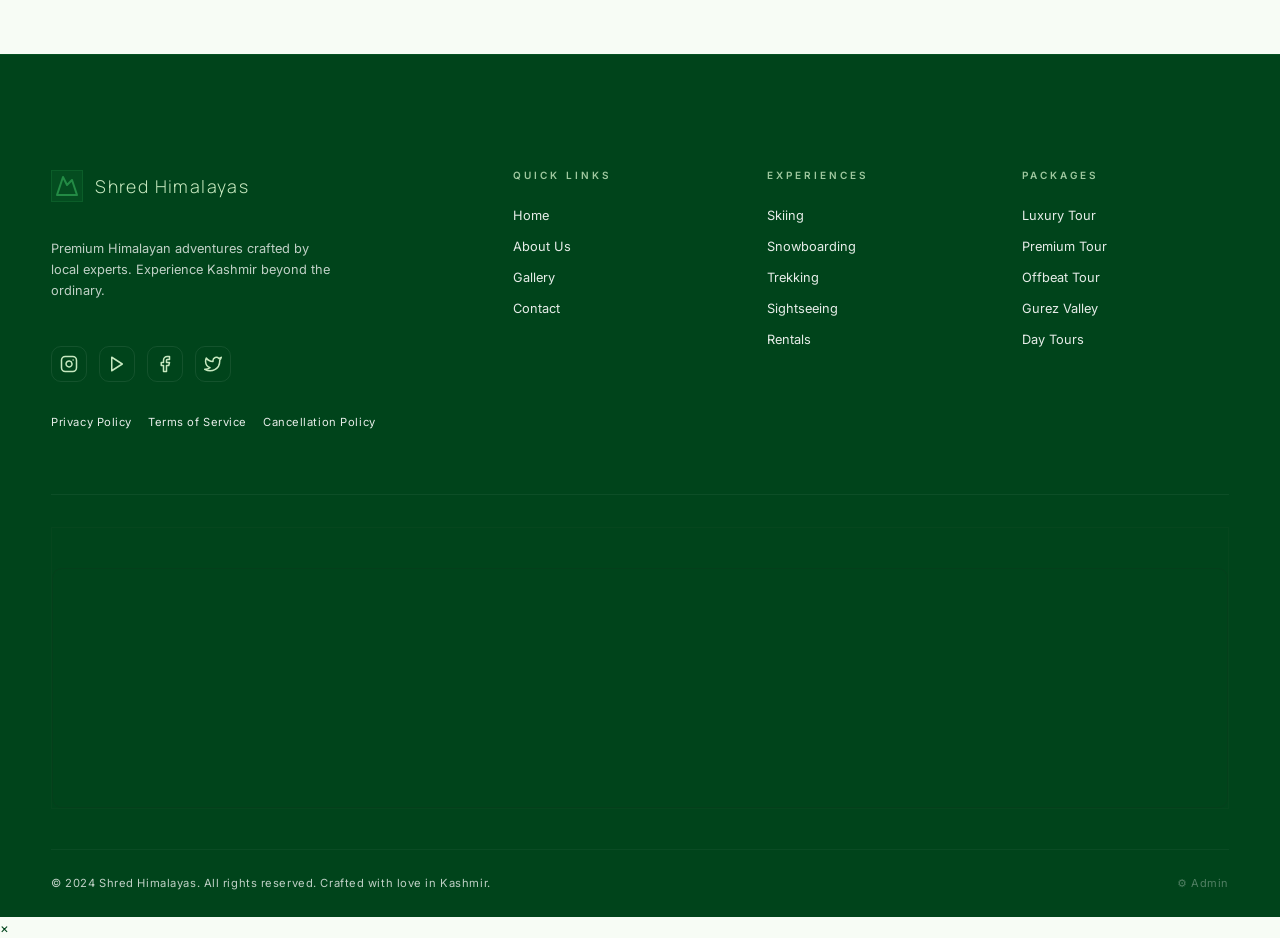
==== commit 11422ee0: "add seo" ====
--- a/index.html
+++ b/index.html
@@ -1343,6 +1343,7 @@
   <script src="js/gallery.js?v=4"></script>
   <script>
     document.addEventListener('DOMContentLoaded', function () {
+      SHData.renderSEO();
       SHData.renderHero();
       SHData.renderRentals('rentals-grid');
       SHData.renderContact('contact-card-container');
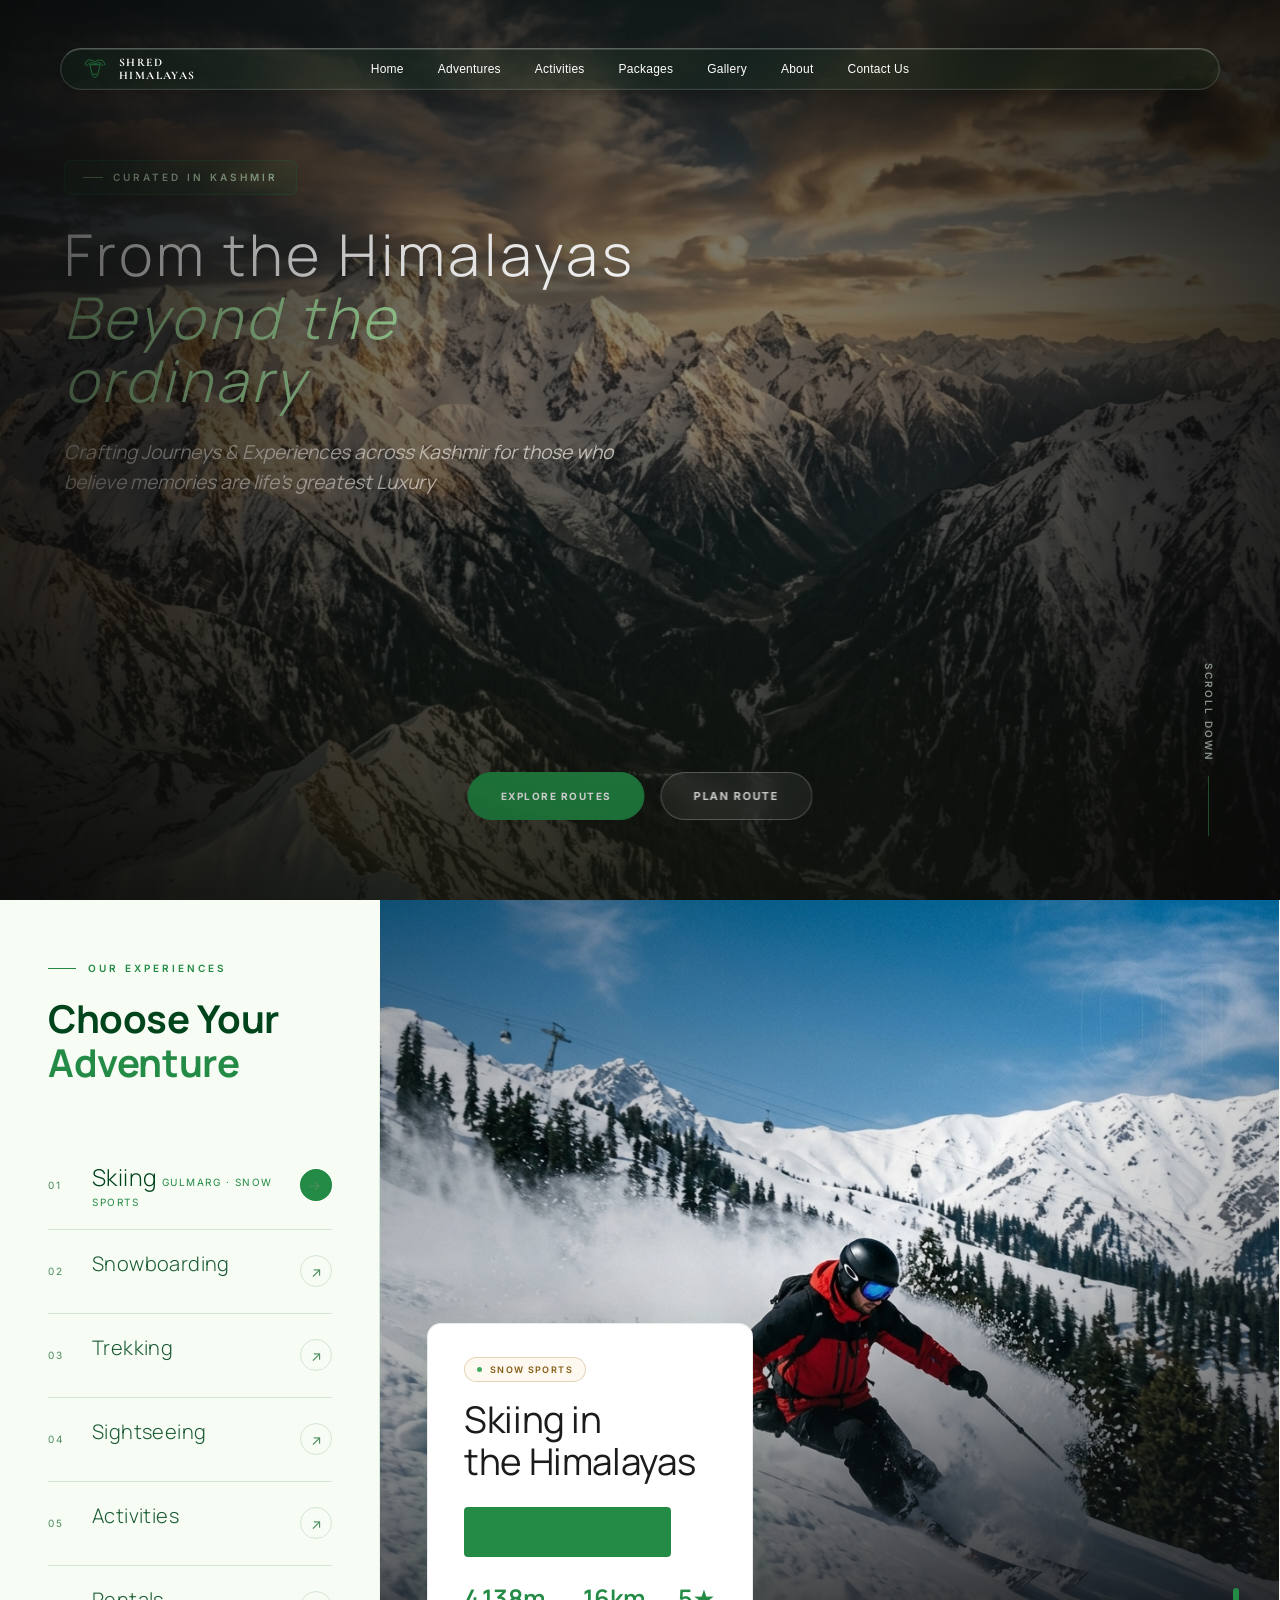
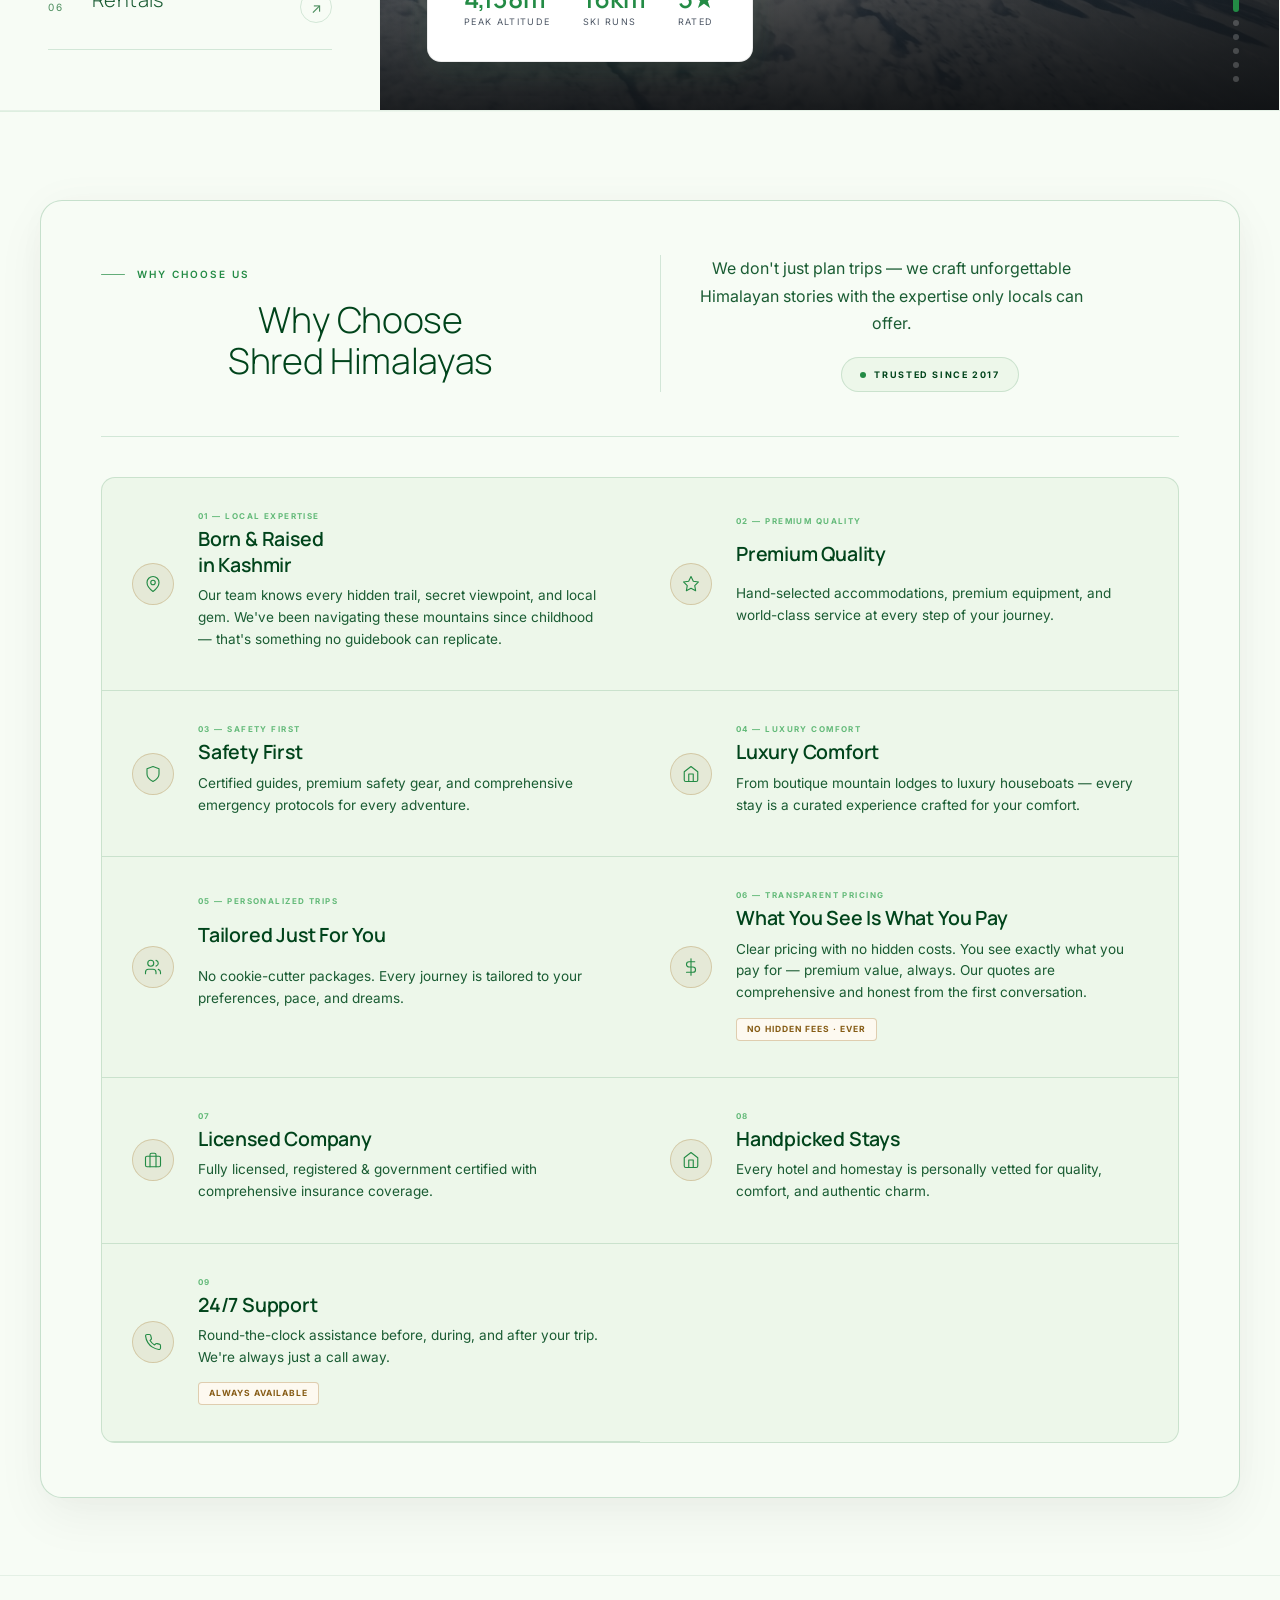
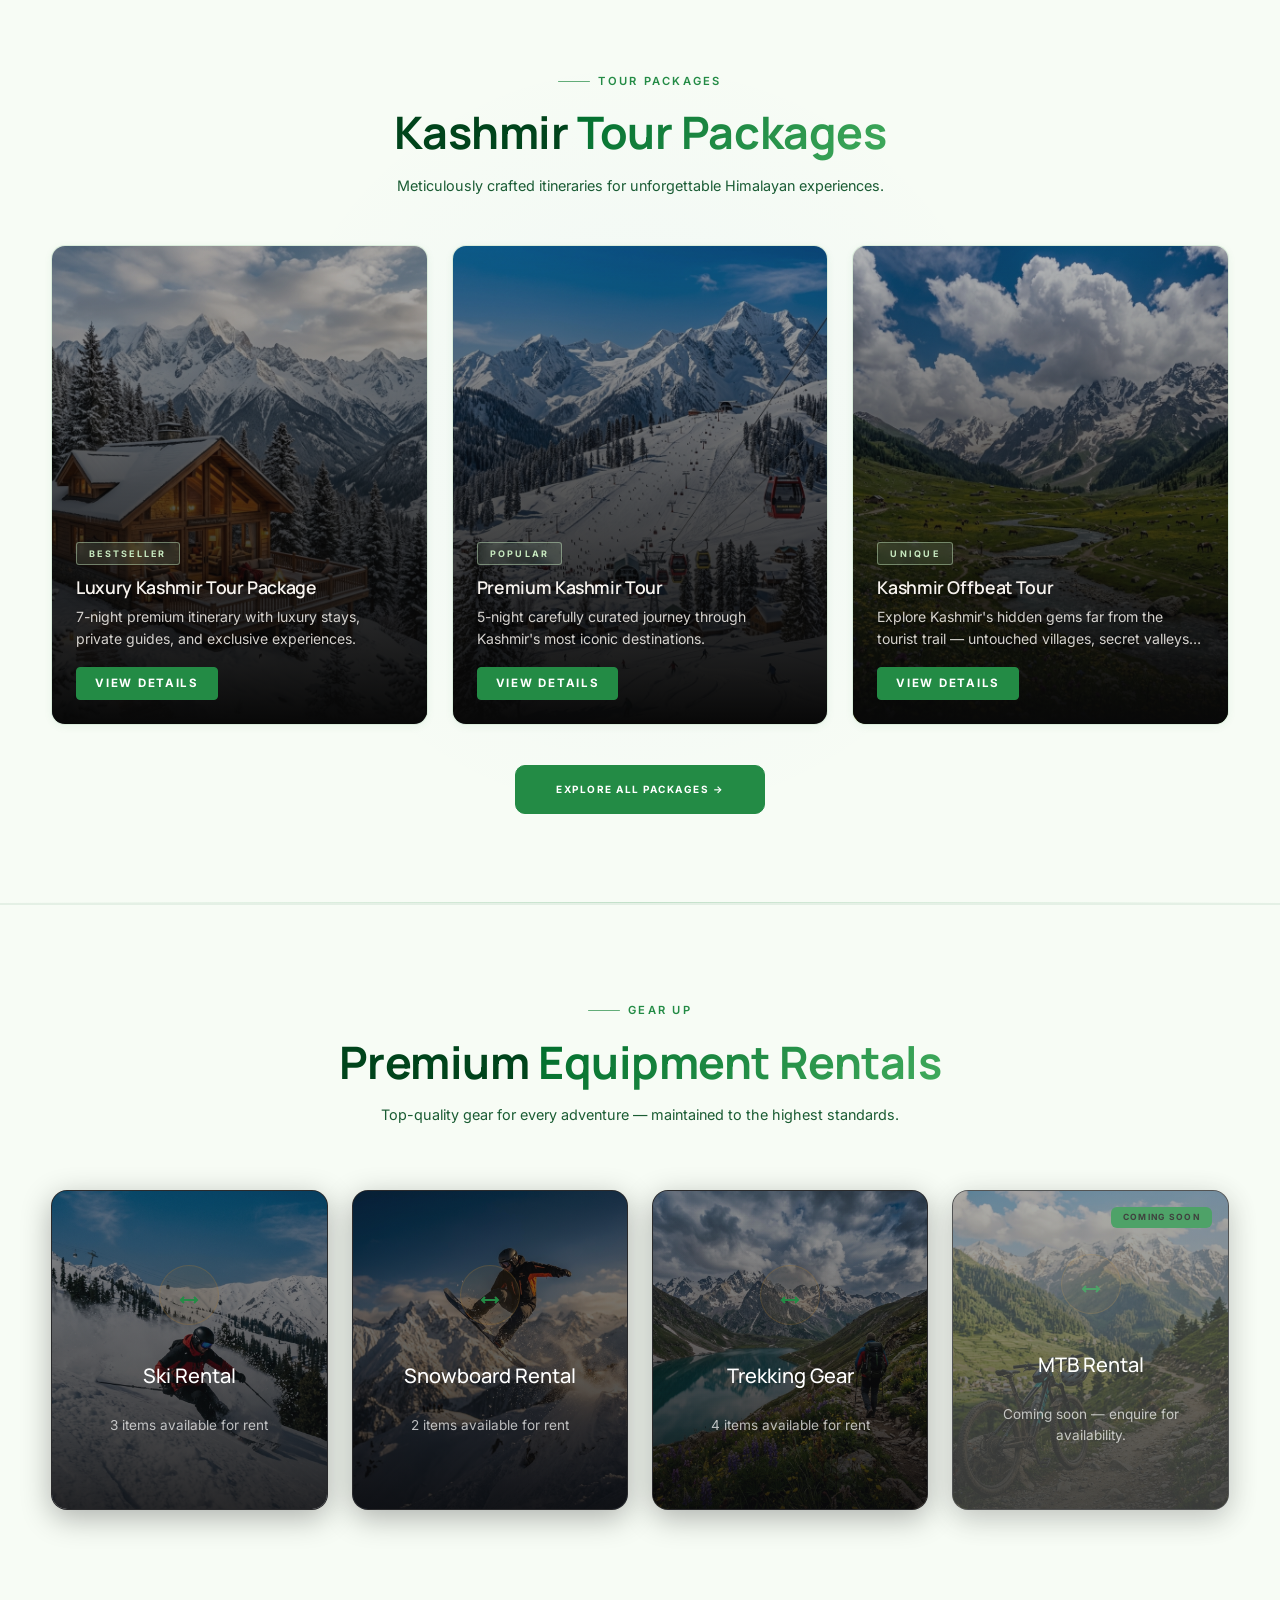
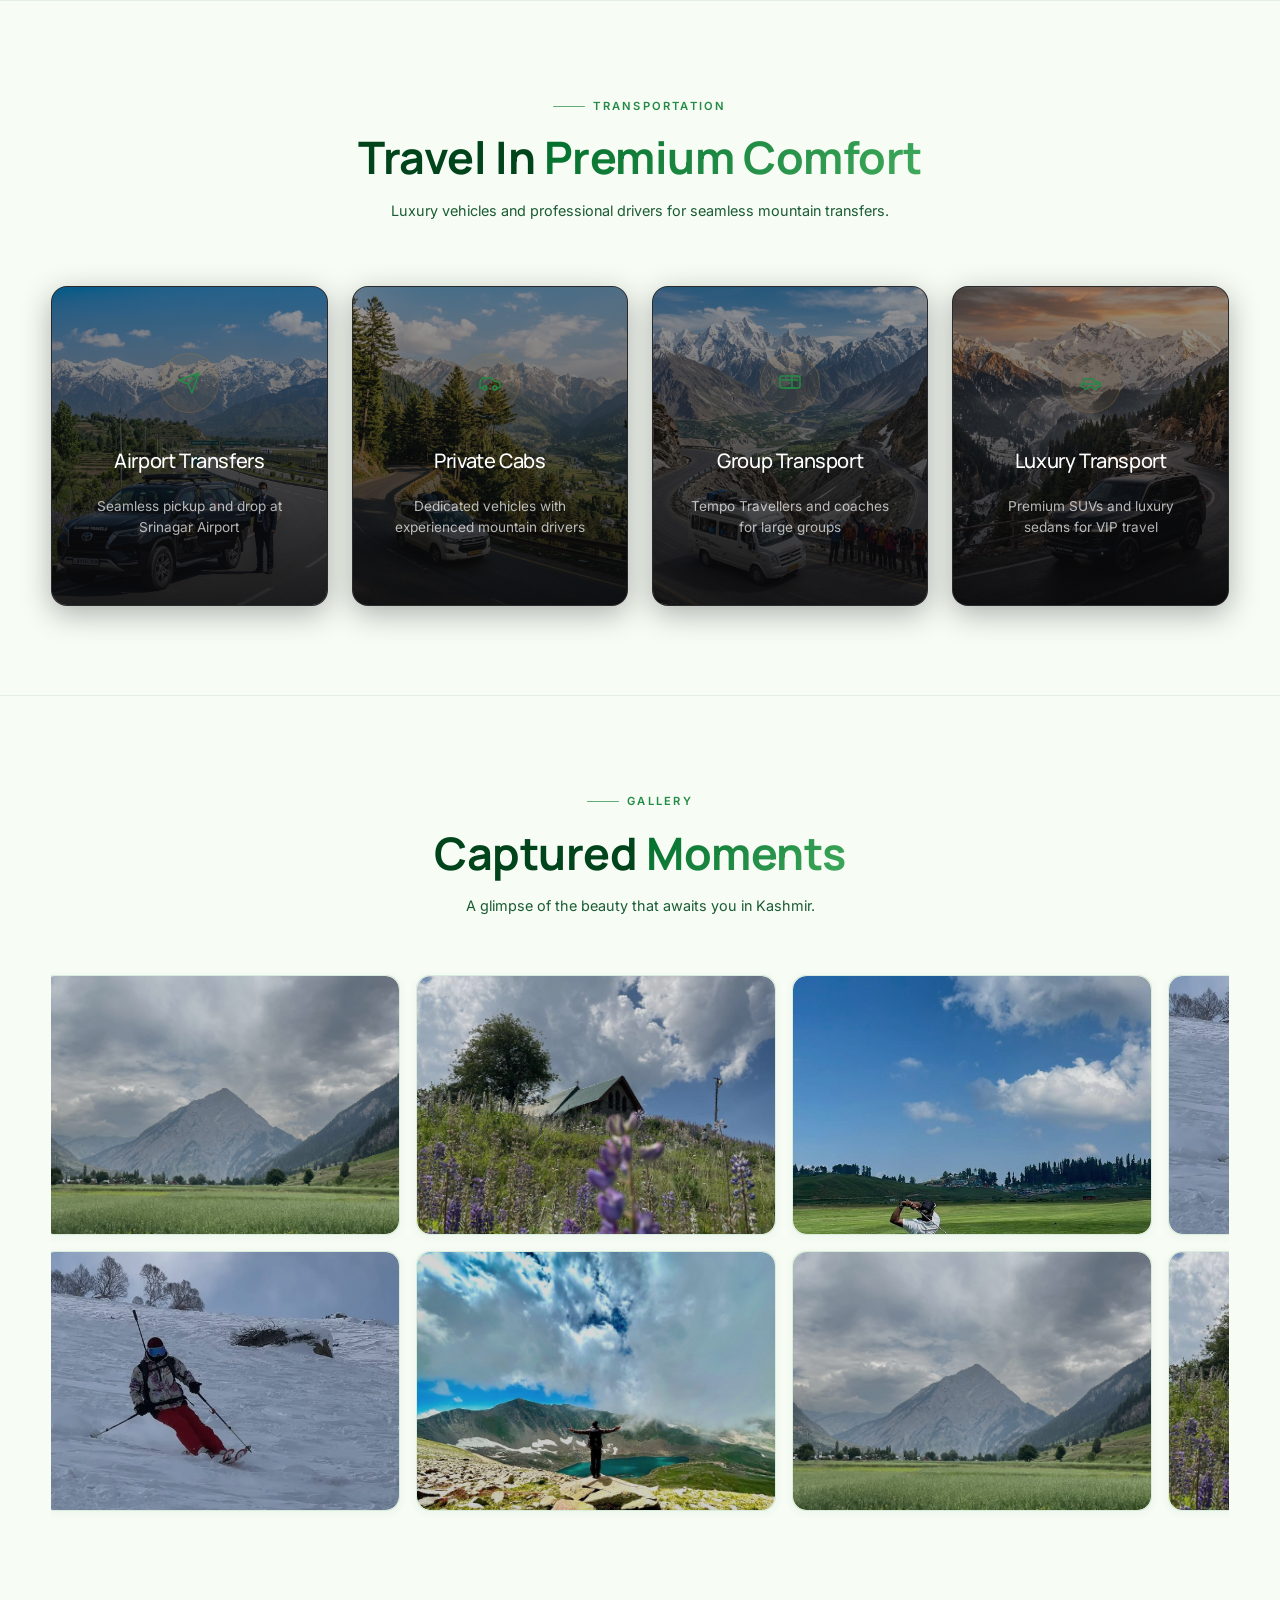
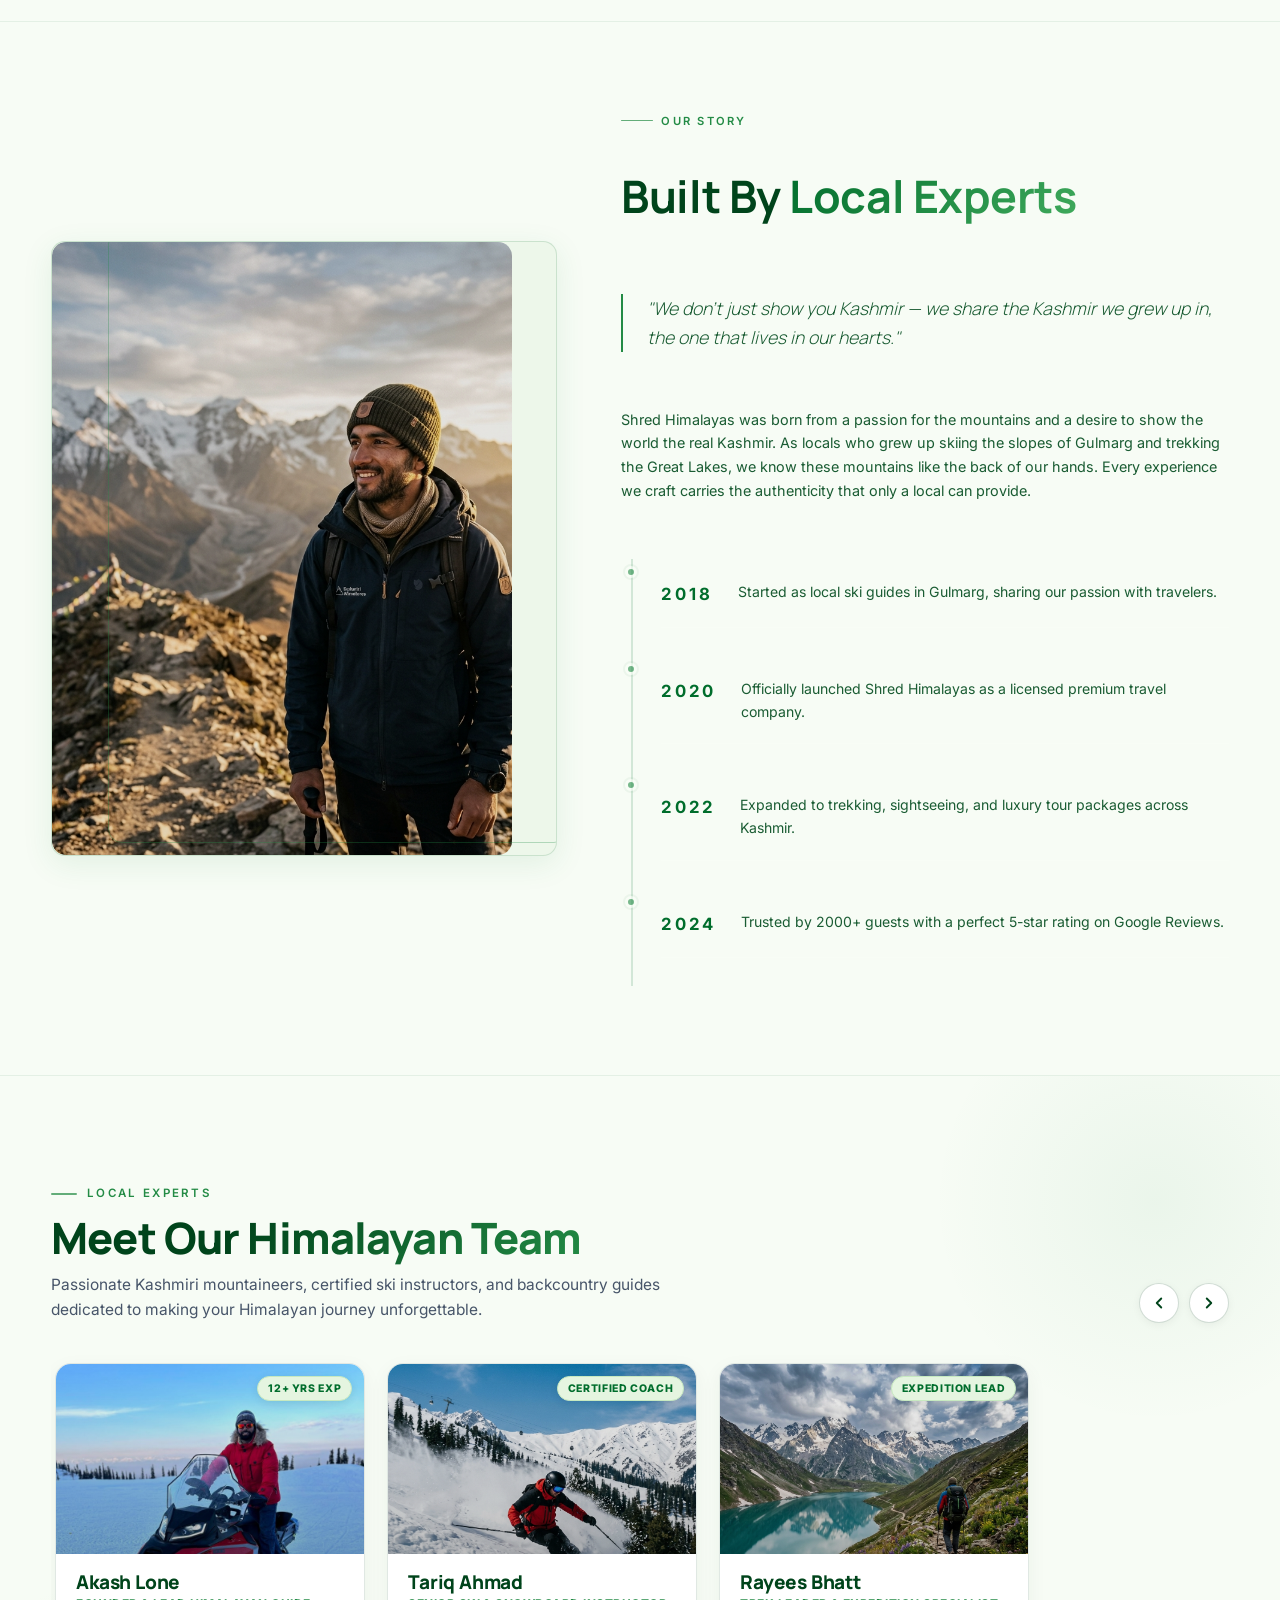
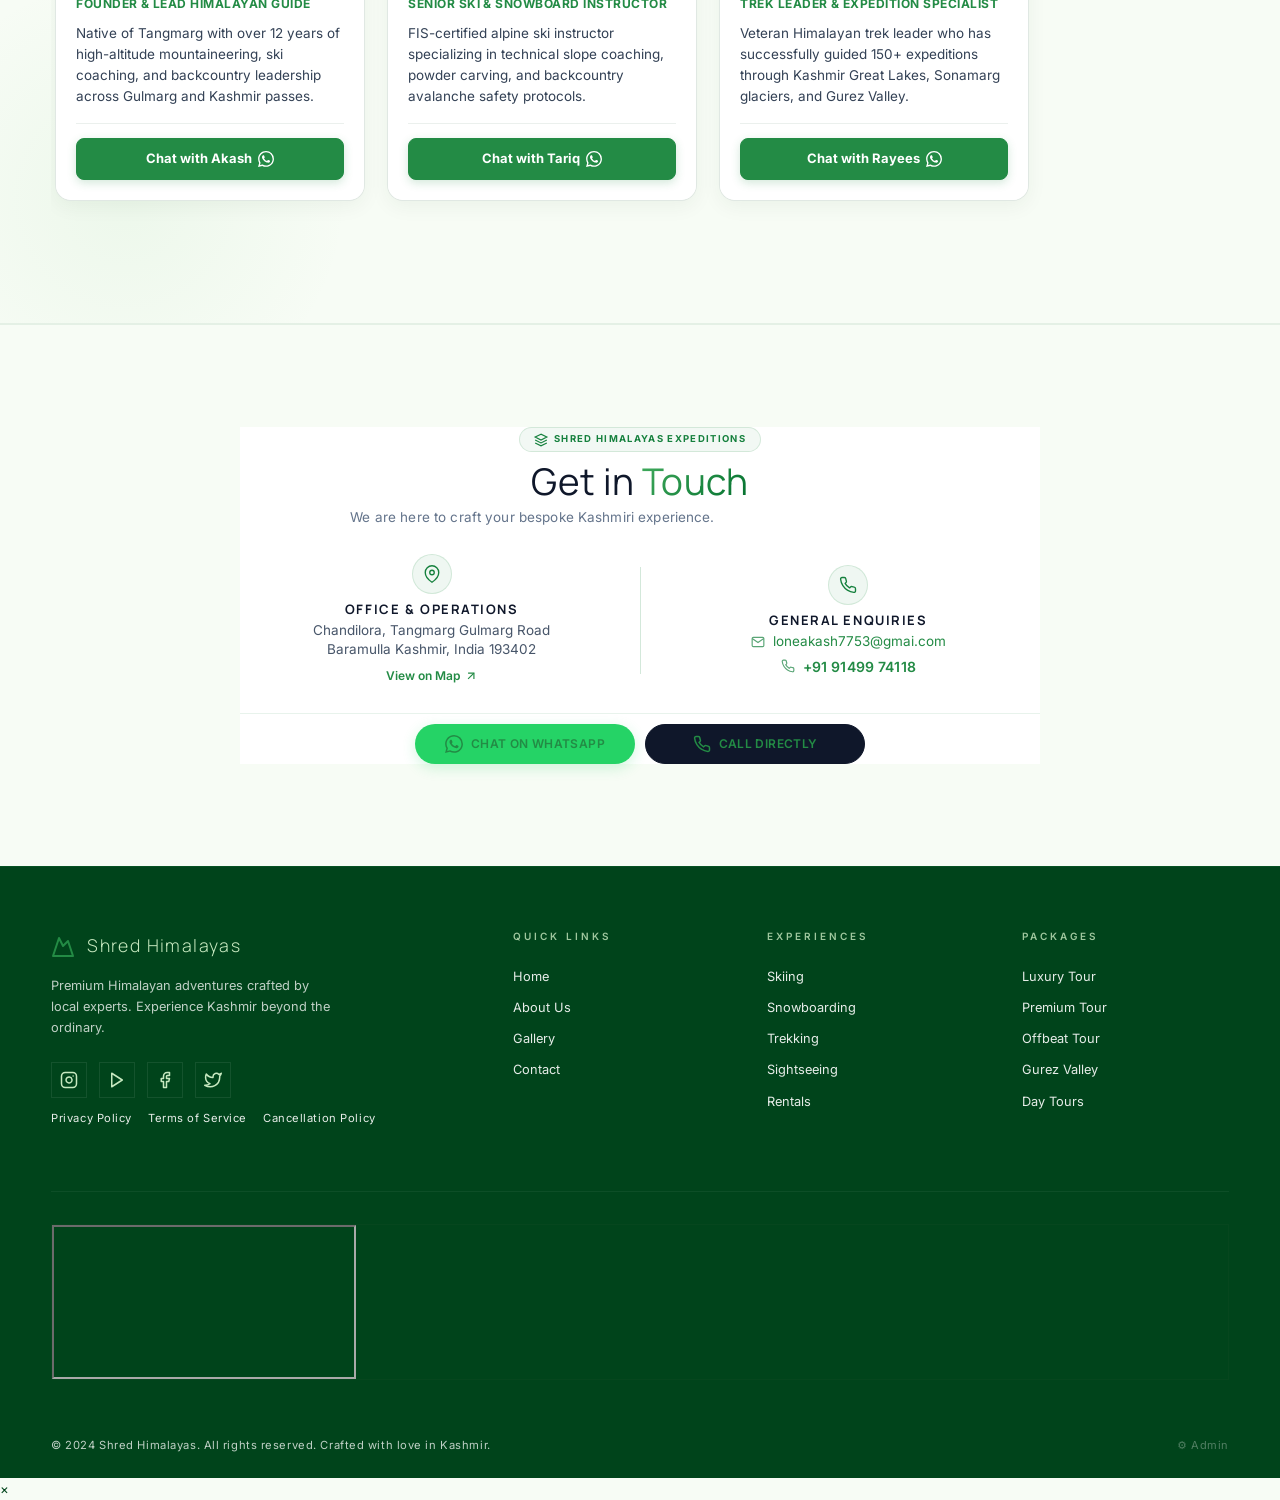
==== commit a535da32: "add our team" ====
--- a/index.html
+++ b/index.html
@@ -34,8 +34,9 @@
   <link rel="stylesheet" href="css/testimonials.css">
   <link rel="stylesheet" href="css/gallery.css?v=3">
   <link rel="stylesheet" href="css/about.css">
-  <link rel="stylesheet" href="css/cta.css?v=6">
-  <link rel="stylesheet" href="css/footer.css?v=2">
+  <link rel="stylesheet" href="css/cta.css?v=3">
+  <link rel="stylesheet" href="css/our-team.css?v=1">
+  <link rel="stylesheet" href="css/editorial-theme.css?v=2">
   <link rel="stylesheet" href="css/mega-menu.css">
   <link rel="stylesheet" href="css/polish.css?v=16">
   <link rel="stylesheet" href="css/rentals.css?v=15">
@@ -1168,6 +1169,30 @@
     </div> 
   </section> -->
 
+  <!-- ===== OUR TEAM SECTION ===== -->
+  <section class="our-team" id="our-team">
+    <div class="container">
+      <div class="our-team__header-wrap">
+        <div class="our-team__header">
+          <p class="section-label">Local Experts</p>
+          <h2 class="our-team__title">Meet Our <span class="text-gradient">Himalayan Team</span></h2>
+          <p class="our-team__subtitle">Passionate Kashmiri mountaineers, certified ski instructors, and backcountry guides dedicated to making your Himalayan journey unforgettable.</p>
+        </div>
+        <div class="our-team__nav-btns">
+          <button class="our-team__nav-btn" onclick="document.getElementById('team-cards-container').scrollBy({left: -370, behavior: 'smooth'})" aria-label="Scroll team left">
+            <svg viewBox="0 0 24 24" fill="none" stroke="currentColor" stroke-width="2.5" stroke-linecap="round" stroke-linejoin="round"><path d="M15 18l-6-6 6-6"/></svg>
+          </button>
+          <button class="our-team__nav-btn" onclick="document.getElementById('team-cards-container').scrollBy({left: 370, behavior: 'smooth'})" aria-label="Scroll team right">
+            <svg viewBox="0 0 24 24" fill="none" stroke="currentColor" stroke-width="2.5" stroke-linecap="round" stroke-linejoin="round"><path d="M9 18l6-6-6-6"/></svg>
+          </button>
+        </div>
+      </div>
+      <div class="our-team__grid" id="team-cards-container">
+        <!-- Populated dynamically via SHData.renderTeam -->
+      </div>
+    </div>
+  </section>
+
   <section class="cta" id="contact">
     <div class="container" id="contact-card-container">
       <!-- Populated dynamically via SHData.renderContact -->
@@ -1346,6 +1371,7 @@
       SHData.renderSEO();
       SHData.renderHero();
       SHData.renderRentals('rentals-grid');
+      SHData.renderTeam('team-cards-container');
       SHData.renderContact('contact-card-container');
       SHData.updateWhatsApp();
       SHData.renderFooter();
--- a/css/our-team.css
+++ b/css/our-team.css
@@ -0,0 +1,319 @@
+/* ============================================
+   OUR TEAM SECTION — Clean White Premium Theme
+   Compact Cards with Horizontal Scroll Track
+   ============================================ */
+
+.our-team {
+  background: #ffffff;
+  color: #0f172a;
+  padding: clamp(50px, 6vw, 80px) 0;
+  position: relative;
+  overflow: hidden;
+  border-top: 1px solid rgba(0, 68, 27, 0.08);
+  border-bottom: 1px solid rgba(0, 68, 27, 0.08);
+}
+
+/* Subtle Ambient Glows */
+.our-team::before {
+  content: '';
+  position: absolute;
+  top: -100px;
+  right: -100px;
+  width: 450px;
+  height: 450px;
+  background: radial-gradient(circle, rgba(35, 139, 69, 0.06) 0%, transparent 70%);
+  border-radius: 50%;
+  pointer-events: none;
+}
+
+.our-team::after {
+  content: '';
+  position: absolute;
+  bottom: -100px;
+  left: -100px;
+  width: 450px;
+  height: 450px;
+  background: radial-gradient(circle, rgba(116, 196, 118, 0.08) 0%, transparent 70%);
+  border-radius: 50%;
+  pointer-events: none;
+}
+
+.our-team__header-wrap {
+  display: flex;
+  align-items: flex-end;
+  justify-content: space-between;
+  gap: 20px;
+  margin-bottom: 32px;
+  position: relative;
+  z-index: 2;
+}
+
+.our-team__header {
+  max-width: 650px;
+}
+
+.our-team__header .section-label {
+  display: inline-flex;
+  align-items: center;
+  gap: 10px;
+  font-size: 11.5px;
+  font-weight: 800;
+  letter-spacing: 0.2em;
+  text-transform: uppercase;
+  color: #238B45;
+  margin-bottom: 10px;
+}
+
+.our-team__header .section-label::before {
+  content: '';
+  width: 26px;
+  height: 2px;
+  background: #238B45;
+}
+
+.our-team__title {
+  font-family: var(--font-heading, 'Manrope', sans-serif);
+  font-size: clamp(2rem, 3.5vw, 2.7rem);
+  font-weight: 800;
+  color: #00441B;
+  letter-spacing: -0.02em;
+  line-height: 1.15;
+  margin-bottom: 10px;
+}
+
+.our-team__title .text-gradient {
+  background: linear-gradient(135deg, #00441B 0%, #238B45 100%);
+  -webkit-background-clip: text;
+  -webkit-text-fill-color: transparent;
+}
+
+.our-team__subtitle {
+  font-size: clamp(14px, 1.5vw, 15.5px);
+  color: #475569;
+  line-height: 1.6;
+}
+
+/* Scroll Navigation Controls */
+.our-team__nav-btns {
+  display: flex;
+  align-items: center;
+  gap: 10px;
+  flex-shrink: 0;
+}
+
+.our-team__nav-btn {
+  width: 40px;
+  height: 40px;
+  border-radius: 50%;
+  background: #ffffff;
+  border: 1px solid rgba(0, 68, 27, 0.18);
+  color: #00441B;
+  display: flex;
+  align-items: center;
+  justify-content: center;
+  cursor: pointer;
+  box-shadow: 0 2px 8px rgba(0, 0, 0, 0.05);
+  transition: all 0.3s ease;
+}
+
+.our-team__nav-btn:hover {
+  background: #238B45;
+  border-color: #238B45;
+  color: #ffffff;
+  transform: translateY(-2px);
+  box-shadow: 0 6px 16px rgba(35, 139, 69, 0.25);
+}
+
+.our-team__nav-btn svg {
+  width: 18px;
+  height: 18px;
+}
+
+/* Horizontal Scroll Grid Track */
+.our-team__grid {
+  display: flex;
+  gap: 22px;
+  overflow-x: auto;
+  overflow-y: hidden;
+  scroll-snap-type: x mandatory;
+  scroll-behavior: smooth;
+  padding: 8px 4px 20px 4px;
+  position: relative;
+  z-index: 2;
+  -webkit-overflow-scrolling: touch;
+  scrollbar-width: thin;
+  scrollbar-color: #238B45 #f1f5f9;
+}
+
+.our-team__grid::-webkit-scrollbar {
+  height: 6px;
+}
+
+.our-team__grid::-webkit-scrollbar-track {
+  background: #f1f5f9;
+  border-radius: 10px;
+}
+
+.our-team__grid::-webkit-scrollbar-thumb {
+  background: #238B45;
+  border-radius: 10px;
+}
+
+.our-team__grid::-webkit-scrollbar-thumb:hover {
+  background: #006D2C;
+}
+
+/* Reduced Height Team Card — Clean White Theme */
+.team-card {
+  flex: 0 0 310px;
+  max-width: 320px;
+  scroll-snap-align: start;
+  background: #ffffff;
+  border: 1px solid rgba(0, 68, 27, 0.12);
+  border-radius: 16px;
+  overflow: hidden;
+  display: flex;
+  flex-direction: column;
+  box-shadow: 0 6px 20px rgba(0, 68, 27, 0.05);
+  transition: transform 0.35s cubic-bezier(0.16, 1, 0.3, 1), border-color 0.35s ease, box-shadow 0.35s ease;
+}
+
+.team-card:hover {
+  transform: translateY(-6px);
+  border-color: #238B45;
+  box-shadow: 0 16px 36px rgba(0, 68, 27, 0.12);
+}
+
+/* Reduced Height Card Image Area */
+.team-card__image-wrap {
+  position: relative;
+  width: 100%;
+  height: 190px; /* Reduced from 290px */
+  overflow: hidden;
+  background: #f8fafc;
+}
+
+.team-card__photo {
+  width: 100%;
+  height: 100%;
+  object-fit: cover;
+  object-position: center 20%;
+  transition: transform 0.5s cubic-bezier(0.16, 1, 0.3, 1);
+}
+
+.team-card:hover .team-card__photo {
+  transform: scale(1.05);
+}
+
+.team-card__overlay {
+  position: absolute;
+  inset: 0;
+  background: linear-gradient(to bottom, rgba(0, 0, 0, 0.02) 0%, rgba(0, 0, 0, 0.25) 100%);
+  pointer-events: none;
+}
+
+.team-card__overlay-bottom {
+  display: none;
+}
+
+.team-card__badge {
+  position: absolute;
+  top: 12px;
+  right: 12px;
+  background: #E5F5E0;
+  border: 1px solid #C7E9C0;
+  color: #006D2C;
+  font-size: 10.5px;
+  font-weight: 800;
+  letter-spacing: 0.06em;
+  text-transform: uppercase;
+  padding: 4px 10px;
+  border-radius: 100px;
+  box-shadow: 0 2px 8px rgba(0, 0, 0, 0.08);
+}
+
+/* Compact Content Area */
+.team-card__content {
+  padding: 18px 20px 20px;
+  display: flex;
+  flex-direction: column;
+  flex: 1;
+  background: #ffffff;
+}
+
+.team-card__name {
+  font-family: var(--font-heading, 'Manrope', sans-serif);
+  font-size: 19px;
+  font-weight: 800;
+  color: #00441B !important;
+  margin-bottom: 2px;
+  letter-spacing: -0.01em;
+}
+
+.team-card__role {
+  font-size: 12px;
+  font-weight: 700;
+  color: #238B45 !important;
+  letter-spacing: 0.04em;
+  text-transform: uppercase;
+  margin-bottom: 10px;
+}
+
+.team-card__desc {
+  font-size: 13.5px;
+  color: #334155 !important;
+  line-height: 1.55;
+  margin-bottom: 16px;
+  flex: 1;
+}
+
+/* Card Footer & WhatsApp Button */
+.team-card__footer {
+  margin-top: auto;
+  padding-top: 14px;
+  border-top: 1px solid rgba(0, 68, 27, 0.08);
+}
+
+.team-card__contact-btn {
+  display: inline-flex;
+  align-items: center;
+  justify-content: center;
+  width: 100%;
+  padding: 10px 16px;
+  background: #238B45;
+  border: 1px solid #238B45;
+  border-radius: 8px;
+  color: #FFFFFF !important;
+  font-size: 13px;
+  font-weight: 700;
+  text-decoration: none;
+  transition: all 0.25s ease;
+  box-shadow: 0 3px 10px rgba(35, 139, 69, 0.2);
+}
+
+.team-card__contact-btn:hover {
+  background: #006D2C;
+  border-color: #006D2C;
+  color: #FFFFFF !important;
+  box-shadow: 0 6px 18px rgba(0, 109, 44, 0.35);
+  transform: translateY(-1px);
+}
+
+@media (max-width: 768px) {
+  .our-team {
+    padding: 40px 0;
+  }
+  .our-team__header-wrap {
+    flex-direction: column;
+    align-items: flex-start;
+    gap: 14px;
+    margin-bottom: 24px;
+  }
+  .our-team__grid {
+    gap: 16px;
+  }
+  .team-card {
+    flex: 0 0 280px;
+    max-width: 290px;
+  }
+}
--- a/css/editorial-theme.css
+++ b/css/editorial-theme.css
@@ -0,0 +1,791 @@
+/* ============================================
+   EDITORIAL-THEME.CSS — Earthy Nature Premium
+   Warm Sand · White Cards · Forest Accents
+   ============================================ */
+
+/* ---------- Section Background Alternation ---------- */
+
+.why-choose {
+  background: var(--bg-raised) !important;
+  padding: clamp(48px, 7vw, 100px) 0 clamp(40px, 6vw, 80px) !important;
+  border-top: 1px solid var(--border-subtle) !important;
+  box-shadow: none !important;
+}
+
+.skiing {
+  background: var(--bg-base) !important;
+  padding: clamp(48px, 7vw, 100px) 0 !important;
+  border-top: 1px solid var(--border-subtle) !important;
+  border-bottom: 1px solid var(--border-subtle) !important;
+  position: relative;
+}
+
+.skiing__bg { display: none !important; }
+
+.skiing__inner { position: relative; z-index: 2; }
+
+.trekking {
+  background: var(--bg-raised) !important;
+  padding: clamp(48px, 7vw, 100px) 0 !important;
+  position: relative;
+}
+
+.trekking__parallax { display: none !important; }
+
+.activities {
+  background: var(--bg-base) !important;
+  padding: clamp(48px, 7vw, 100px) 0 !important;
+  border-top: 1px solid var(--border-subtle) !important;
+  border-bottom: 1px solid var(--border-subtle) !important;
+}
+
+.sightseeing {
+  background: var(--bg-raised) !important;
+  padding: clamp(48px, 7vw, 100px) 0 !important;
+}
+
+.rentals {
+  background: var(--bg-base) !important;
+  padding: clamp(48px, 7vw, 100px) 0 !important;
+  border-top: 1px solid var(--border-subtle) !important;
+  border-bottom: 1px solid var(--border-subtle) !important;
+}
+
+.transport {
+  background: var(--bg-raised) !important;
+  padding: clamp(48px, 7vw, 100px) 0 !important;
+}
+
+.transport__bg { display: none !important; }
+
+.packages {
+  background: var(--bg-base) !important;
+  padding: clamp(48px, 7vw, 100px) 0 !important;
+  border-top: 1px solid var(--border-subtle) !important;
+  border-bottom: 1px solid var(--border-subtle) !important;
+}
+
+.testimonials {
+  background: var(--bg-raised) !important;
+  padding: clamp(48px, 7vw, 100px) 0 !important;
+}
+
+.gallery {
+  background: var(--bg-base) !important;
+  padding: clamp(48px, 7vw, 100px) 0 !important;
+  border-top: 1px solid var(--border-subtle) !important;
+  border-bottom: 1px solid var(--border-subtle) !important;
+}
+
+.about {
+  background: var(--bg-raised) !important;
+  padding: clamp(48px, 7vw, 100px) 0 !important;
+}
+
+
+/* ---------- Typography — Warm Earthy Hierarchy ---------- */
+
+body,
+section {
+  color: var(--text-primary) !important;
+}
+
+.section-label {
+  color: var(--earth-brown) !important;
+  font-family: var(--font-accent);
+  font-size: var(--text-xs);
+  font-weight: var(--weight-semibold) !important;
+  letter-spacing: 0.2em !important;
+  text-transform: uppercase;
+  display: inline-flex;
+  align-items: center;
+  gap: var(--space-2);
+  margin-bottom: var(--space-4);
+}
+
+.section-label::before {
+  background: var(--earth-brown) !important;
+}
+
+.section-title {
+  font-family: var(--font-heading);
+  font-size: clamp(1.8rem, 4vw, 2.8rem) !important;
+  font-weight: var(--weight-bold) !important;
+  line-height: 1.15 !important;
+  color: var(--charcoal) !important;
+  margin-bottom: var(--space-4);
+}
+
+.section-title .text-gradient {
+  background: linear-gradient(135deg, var(--forest-green), var(--sunset-gold)) !important;
+  -webkit-background-clip: text !important;
+  -webkit-text-fill-color: transparent !important;
+  background-clip: text !important;
+  display: inline !important;
+  font-weight: var(--weight-bold) !important;
+}
+
+.section-subtitle {
+  color: var(--text-secondary) !important;
+  font-size: var(--text-base) !important;
+  max-width: 600px;
+  line-height: 1.6 !important;
+  margin-bottom: 0;
+}
+
+
+/* ---------- 1. Why Choose Us — White Cards ---------- */
+
+.why-choose__grid {
+  counter-reset: why-counter;
+  gap: 20px !important;
+  margin-top: 32px !important;
+}
+
+.why-choose__card {
+  position: relative;
+  counter-increment: why-counter;
+  background: var(--bg-card) !important;
+  border: 1px solid var(--border-subtle) !important;
+  border-radius: var(--radius-lg) !important;
+  padding: 36px 28px !important;
+  text-align: left !important;
+  box-shadow: var(--shadow-sm) !important;
+  transition: all 0.35s var(--ease-premium) !important;
+}
+
+.why-choose__card::after {
+  content: "0" counter(why-counter);
+  position: absolute;
+  top: 32px;
+  right: 28px;
+  font-family: var(--font-heading);
+  font-size: 1.5rem;
+  font-weight: 800;
+  color: rgba(47, 79, 62, 0.07);
+  letter-spacing: -0.02em;
+}
+
+.why-choose__card:hover {
+  transform: translateY(-5px) !important;
+  border-color: var(--forest-green) !important;
+  box-shadow: var(--shadow-lg) !important;
+}
+
+.why-choose__card-title {
+  color: var(--charcoal) !important;
+  font-weight: var(--weight-semibold) !important;
+  font-size: 1.1rem !important;
+  margin: 18px 0 8px 0 !important;
+}
+
+.why-choose__card-desc {
+  color: var(--text-secondary) !important;
+  font-size: 0.88rem !important;
+  line-height: 1.6 !important;
+}
+
+.why-choose__icon {
+  border: 1px solid rgba(139, 94, 52, 0.2) !important;
+  border-radius: var(--radius-md) !important;
+  background: rgba(47, 79, 62, 0.04) !important;
+}
+
+.why-choose__icon svg {
+  color: var(--forest-green) !important;
+}
+
+.why-choose__card:hover .why-choose__icon {
+  background: var(--forest-green) !important;
+  color: #fff !important;
+  border-color: var(--forest-green) !important;
+}
+
+.why-choose__card:hover .why-choose__icon svg {
+  color: #fff !important;
+}
+
+
+/* ---------- 2. Skiing & Snowboarding ---------- */
+
+.skiing__layout {
+  grid-template-columns: 1.1fr 0.9fr !important;
+  gap: 48px !important;
+  margin-top: 40px !important;
+}
+
+.skiing__hero-image {
+  border: 1px solid var(--border-medium) !important;
+  padding: 0 !important;
+  background: var(--bg-card) !important;
+  box-shadow: var(--shadow-lg) !important;
+  border-radius: var(--radius-lg) !important;
+  position: relative;
+  overflow: hidden !important;
+}
+
+.skiing__hero-image img {
+  border-radius: var(--radius-lg) !important;
+  filter: brightness(0.88) saturate(0.9) !important;
+}
+
+.skiing__hero-badge {
+  background: var(--forest-green) !important;
+  color: #fff !important;
+  font-family: var(--font-accent);
+  font-weight: 700 !important;
+  border-radius: var(--radius-sm) !important;
+  font-size: 10px !important;
+  padding: 6px 14px !important;
+  border: none !important;
+}
+
+.skiing__category-title {
+  color: var(--earth-brown) !important;
+  font-family: var(--font-accent);
+  font-weight: var(--weight-semibold) !important;
+  font-size: var(--text-xs) !important;
+  letter-spacing: 0.2em;
+  margin-bottom: 20px !important;
+  text-transform: uppercase;
+  border-bottom: 1px solid var(--border-subtle) !important;
+  padding-bottom: var(--space-4) !important;
+}
+
+.skiing__package-card {
+  background: var(--bg-card) !important;
+  border: 1px solid var(--border-subtle) !important;
+  border-radius: var(--radius-md) !important;
+  padding: 18px 22px !important;
+  display: flex !important;
+  justify-content: space-between !important;
+  align-items: center !important;
+  color: var(--charcoal) !important;
+  margin-bottom: 10px !important;
+  transition: all 0.3s var(--ease-premium) !important;
+  box-shadow: var(--shadow-sm) !important;
+}
+
+.skiing__package-card:hover {
+  border-color: var(--forest-green) !important;
+  transform: translateX(4px) !important;
+  box-shadow: var(--shadow-md) !important;
+  background: var(--bg-card) !important;
+}
+
+.skiing__package-name {
+  font-weight: var(--weight-medium) !important;
+  font-size: 0.95rem !important;
+  color: var(--charcoal) !important;
+}
+
+.skiing__package-arrow {
+  color: var(--forest-green) !important;
+  font-weight: bold !important;
+}
+
+
+/* ---------- 3. Trekking Cards ---------- */
+
+.trekking__masonry {
+  gap: 24px !important;
+  margin-top: 32px !important;
+}
+
+.trekking__card {
+  background: var(--bg-card) !important;
+  border: 1px solid var(--border-subtle) !important;
+  border-radius: var(--radius-lg) !important;
+  box-shadow: var(--shadow-sm) !important;
+  overflow: hidden;
+  transition: all 0.35s var(--ease-premium) !important;
+}
+
+.trekking__card:hover {
+  transform: translateY(-6px) !important;
+  border-color: var(--forest-green) !important;
+  box-shadow: var(--shadow-xl) !important;
+}
+
+.trekking__card-image {
+  filter: brightness(0.85) saturate(0.9) !important;
+}
+
+.trekking__card:hover .trekking__card-image {
+  filter: brightness(0.92) saturate(1) !important;
+}
+
+.trekking__card-difficulty {
+  border-radius: var(--radius-sm) !important;
+  font-weight: 700 !important;
+  font-size: 10px !important;
+  text-transform: uppercase !important;
+  border: 1px solid rgba(255, 255, 255, 0.4) !important;
+  background: rgba(47, 79, 62, 0.85) !important;
+  color: #ffffff !important;
+  backdrop-filter: blur(4px);
+}
+
+.trekking__card-content {
+  padding: 22px !important;
+  background: var(--bg-card) !important;
+  border-top: 1px solid var(--border-subtle) !important;
+  position: relative !important;
+}
+
+.trekking__card-title {
+  color: var(--charcoal) !important;
+  font-weight: var(--weight-semibold) !important;
+  font-size: 1.1rem !important;
+  margin-bottom: 10px !important;
+}
+
+.trekking__card-info {
+  display: flex !important;
+  gap: 20px !important;
+  color: var(--text-secondary) !important;
+  font-size: 0.85rem !important;
+  font-weight: 500 !important;
+}
+
+.trekking__card-info svg {
+  color: var(--earth-brown) !important;
+}
+
+
+/* ---------- 4. Activities ---------- */
+
+.activities__split {
+  gap: 40px !important;
+  margin-top: 32px !important;
+}
+
+.activities__season {
+  background: transparent !important;
+  border: none !important;
+  box-shadow: none !important;
+  padding: 0 !important;
+}
+
+.activities__season--winter {
+  border-right: 1px solid var(--border-subtle) !important;
+  padding-right: 40px !important;
+}
+
+.activities__season-label {
+  color: var(--earth-brown) !important;
+  font-family: var(--font-accent);
+  font-weight: var(--weight-semibold) !important;
+  font-size: var(--text-xs) !important;
+  letter-spacing: 0.15em !important;
+  background: rgba(139, 94, 52, 0.08) !important;
+  border: 1px solid rgba(139, 94, 52, 0.2) !important;
+  border-radius: var(--radius-sm) !important;
+}
+
+.activities__season-title {
+  color: var(--charcoal) !important;
+  font-family: var(--font-heading);
+  font-weight: var(--weight-bold) !important;
+  font-size: 1.35rem !important;
+  margin-bottom: 28px !important;
+}
+
+.activities__item {
+  border-bottom: 1px solid var(--border-subtle) !important;
+  padding: 18px 0 !important;
+  transition: all 0.25s ease !important;
+}
+
+.activities__item:hover {
+  transform: translateX(4px) !important;
+  border-bottom-color: var(--border-medium) !important;
+}
+
+.activities__item-icon {
+  border: 1px solid rgba(139, 94, 52, 0.2) !important;
+  border-radius: var(--radius-md) !important;
+  color: var(--earth-brown) !important;
+  background: rgba(139, 94, 52, 0.06) !important;
+}
+
+.activities__item-name {
+  color: var(--charcoal) !important;
+  font-weight: var(--weight-semibold) !important;
+  font-size: 0.98rem !important;
+  margin-bottom: 4px !important;
+}
+
+.activities__item-desc {
+  color: var(--text-secondary) !important;
+  font-size: 0.85rem !important;
+}
+
+
+/* ---------- 6. Equipment Rentals & Transportation ---------- */
+
+.rentals__grid,
+.transport__grid {
+  gap: 24px !important;
+  margin-top: 32px !important;
+}
+
+.rentals__card,
+.transport__card {
+  background: var(--bg-card) !important;
+  border: 1px solid var(--border-subtle) !important;
+  border-radius: var(--radius-lg) !important;
+  padding: 36px 28px !important;
+  text-align: center !important;
+  box-shadow: var(--shadow-sm) !important;
+  transition: all 0.3s var(--ease-premium) !important;
+}
+
+.rentals__card:hover,
+.transport__card:hover {
+  border-color: var(--forest-green) !important;
+  transform: translateY(-5px) !important;
+  box-shadow: var(--shadow-lg) !important;
+}
+
+.rentals__card-icon,
+.transport__card-icon {
+  width: 56px !important;
+  height: 56px !important;
+  background: rgba(139, 94, 52, 0.06) !important;
+  border-radius: var(--radius-md) !important;
+  display: flex !important;
+  align-items: center !important;
+  justify-content: center !important;
+  margin: 0 auto 20px auto !important;
+  color: var(--earth-brown) !important;
+  border: 1px solid rgba(139, 94, 52, 0.15) !important;
+  transition: all 0.3s ease !important;
+}
+
+.rentals__card:hover .rentals__card-icon,
+.transport__card:hover .transport__card-icon {
+  background: var(--forest-green) !important;
+  color: #fff !important;
+  border-color: var(--forest-green) !important;
+}
+
+.rentals__card-title,
+.transport__card-title {
+  color: var(--charcoal) !important;
+  font-weight: var(--weight-semibold) !important;
+  font-size: 1.1rem !important;
+  margin-bottom: 10px !important;
+}
+
+.rentals__card-desc,
+.transport__card-desc {
+  color: var(--text-secondary) !important;
+  font-size: 0.88rem !important;
+  line-height: 1.6 !important;
+}
+
+.rentals__card-badge {
+  background: var(--forest-green) !important;
+  color: #fff !important;
+  border-radius: var(--radius-sm) !important;
+  font-weight: 700 !important;
+  border: none !important;
+}
+
+
+/* ---------- 7. Tour Packages ---------- */
+
+.packages__grid {
+  gap: 24px !important;
+  margin-top: 32px !important;
+}
+
+.packages__card {
+  background: var(--bg-card) !important;
+  border: 1px solid var(--border-subtle) !important;
+  border-radius: var(--radius-lg) !important;
+  box-shadow: var(--shadow-sm) !important;
+  transition: all 0.35s var(--ease-premium) !important;
+  overflow: hidden;
+}
+
+.packages__card:hover {
+  transform: translateY(-6px) !important;
+  border-color: var(--forest-green) !important;
+  box-shadow: var(--shadow-xl) !important;
+}
+
+.packages__card-image {
+  filter: brightness(0.82) saturate(0.85) !important;
+}
+
+.packages__card:hover .packages__card-image {
+  filter: brightness(0.9) saturate(0.95) !important;
+}
+
+.packages__card-tag {
+  background: rgba(47, 79, 62, 0.85) !important;
+  color: #fff !important;
+  border-radius: var(--radius-sm) !important;
+  font-weight: 700 !important;
+  font-size: 9px !important;
+  text-transform: uppercase !important;
+  border: none !important;
+  padding: 5px 12px !important;
+  backdrop-filter: blur(4px) !important;
+}
+
+.packages__card-content {
+  padding: 24px !important;
+  background: transparent !important;
+  border-top: none !important;
+}
+
+.packages__card-title {
+  color: #fff !important;
+  font-weight: var(--weight-semibold) !important;
+  font-size: 1.1rem !important;
+  margin-bottom: 8px !important;
+  text-shadow: 0 2px 8px rgba(0,0,0,0.5) !important;
+}
+
+.packages__card-desc {
+  color: rgba(255, 255, 255, 0.85) !important;
+  font-size: 0.88rem !important;
+  line-height: 1.6 !important;
+  margin-bottom: 16px !important;
+  text-shadow: 0 1px 4px rgba(0,0,0,0.4) !important;
+}
+
+
+/* ---------- 8. Testimonials — White Cards ---------- */
+
+.testimonials__card {
+  background: var(--bg-card) !important;
+  border: 1px solid var(--border-subtle) !important;
+  border-radius: var(--radius-lg) !important;
+  padding: 36px !important;
+  position: relative !important;
+  text-align: left !important;
+  box-shadow: var(--shadow-sm) !important;
+}
+
+.testimonials__card:hover {
+  border-color: var(--forest-green) !important;
+  box-shadow: var(--shadow-md) !important;
+}
+
+.testimonials__card::before {
+  content: '\201C';
+  position: absolute;
+  top: 8px;
+  left: 30px;
+  font-family: var(--font-serif);
+  font-size: 6rem;
+  line-height: 1;
+  color: rgba(47, 79, 62, 0.06);
+  font-style: italic;
+  font-weight: 700;
+  pointer-events: none;
+}
+
+.testimonials__star {
+  color: var(--sunset-gold) !important;
+}
+
+.testimonials__text {
+  color: var(--text-secondary) !important;
+  font-size: 1rem !important;
+  line-height: 1.7 !important;
+  margin: 14px 0 20px 0 !important;
+  position: relative;
+  z-index: 2;
+}
+
+.testimonials__avatar {
+  background: var(--forest-green) !important;
+  color: #fff !important;
+  font-weight: 700 !important;
+  border-radius: 50% !important;
+  border: none !important;
+}
+
+.testimonials__author-name {
+  color: var(--charcoal) !important;
+  font-weight: var(--weight-semibold) !important;
+}
+
+.testimonials__author-source {
+  color: var(--text-muted) !important;
+}
+
+
+/* ---------- 9. Gallery ---------- */
+
+.gallery__masonry {
+  gap: 16px !important;
+  margin-top: 32px !important;
+}
+
+.gallery__item {
+  border: 1px solid var(--border-subtle) !important;
+  padding: 0 !important;
+  background: var(--bg-card) !important;
+  border-radius: var(--radius-lg) !important;
+  transition: all 0.35s var(--ease-premium) !important;
+  box-shadow: var(--shadow-sm) !important;
+  overflow: hidden !important;
+}
+
+.gallery__item img {
+  filter: brightness(0.88) saturate(0.85) !important;
+  border-radius: var(--radius-lg) !important;
+}
+
+.gallery__item:hover img {
+  filter: brightness(0.95) saturate(1) !important;
+}
+
+.gallery__item:hover {
+  border-color: var(--forest-green) !important;
+  transform: scale(1.02) !important;
+  z-index: 5 !important;
+  box-shadow: var(--shadow-xl) !important;
+}
+
+.gallery__item-overlay {
+  background: linear-gradient(to top, rgba(47,79,62,0.75) 0%, transparent 60%) !important;
+  border-radius: var(--radius-lg) !important;
+}
+
+.gallery__item-label {
+  font-weight: 600 !important;
+  font-size: 11px !important;
+  letter-spacing: 0.1em !important;
+  color: #fff !important;
+}
+
+
+/* ---------- 10. About Us & Timeline ---------- */
+
+.about__portrait {
+  border: 1px solid var(--border-medium) !important;
+  padding: 0 !important;
+  background: var(--bg-card) !important;
+  box-shadow: var(--shadow-lg) !important;
+  border-radius: var(--radius-lg) !important;
+  overflow: hidden !important;
+}
+
+.about__portrait-image {
+  filter: grayscale(10%) brightness(0.9) !important;
+}
+
+.about__timeline {
+  border-left: 2px solid var(--border-medium) !important;
+  padding-left: 28px !important;
+  margin-left: 10px !important;
+}
+
+.about__timeline-item {
+  position: relative !important;
+  margin-bottom: 28px !important;
+}
+
+.about__timeline-item::before {
+  content: '' !important;
+  position: absolute !important;
+  left: -36px !important;
+  top: 6px !important;
+  width: 12px !important;
+  height: 12px !important;
+  border-radius: 50% !important;
+  background: var(--forest-green) !important;
+  border: 3px solid var(--bg-raised) !important;
+  box-shadow: 0 0 0 2px var(--border-subtle) !important;
+}
+
+.about__timeline-year {
+  color: var(--earth-brown) !important;
+  font-weight: var(--weight-bold) !important;
+  font-size: 1.05rem !important;
+}
+
+.about__timeline-text {
+  color: var(--text-secondary) !important;
+  font-size: 0.88rem !important;
+}
+
+
+/* ---------- Buttons — Gold Primary, Forest Secondary ---------- */
+
+.btn--primary {
+  background: var(--sunset-gold) !important;
+  color: var(--charcoal) !important;
+  border: 1px solid var(--sunset-gold) !important;
+  border-radius: var(--radius-md) !important;
+  font-weight: var(--weight-bold) !important;
+}
+
+.btn--primary:hover {
+  background: var(--gold-dark) !important;
+  color: #fff !important;
+  border-color: var(--gold-dark) !important;
+  box-shadow: var(--shadow-gold) !important;
+  transform: translateY(-2px) !important;
+}
+
+.btn--secondary {
+  background: transparent !important;
+  color: var(--forest-green) !important;
+  border: 1px solid var(--forest-green) !important;
+  border-radius: var(--radius-md) !important;
+}
+
+.btn--secondary:hover {
+  background: var(--forest-green) !important;
+  color: #fff !important;
+  border-color: var(--forest-green) !important;
+  box-shadow: var(--shadow-lg) !important;
+  transform: translateY(-2px) !important;
+}
+
+.packages__card-content .btn--primary {
+  background: var(--sunset-gold) !important;
+  color: var(--charcoal) !important;
+  border: 1px solid var(--sunset-gold) !important;
+  border-radius: var(--radius-md) !important;
+  font-weight: 700 !important;
+  letter-spacing: 0.12em !important;
+  text-transform: uppercase !important;
+}
+
+.packages__card-content .btn--primary:hover {
+  background: var(--gold-dark) !important;
+  color: #fff !important;
+  border-color: var(--gold-dark) !important;
+}
+
+
+/* ---------- Responsive ---------- */
+
+@media (max-width: 992px) {
+  .activities__season--winter {
+    border-right: none !important;
+    border-bottom: 1px solid var(--border-subtle) !important;
+    padding-right: 0 !important;
+    padding-bottom: 30px !important;
+    margin-bottom: 30px !important;
+  }
+}
+
+@media (max-width: 600px) {
+  .why-choose__card {
+    padding: 24px 18px !important;
+    border-radius: var(--radius-md) !important;
+  }
+
+  .why-choose__card-title { font-size: 0.98rem !important; }
+  .why-choose__card-desc { font-size: 0.82rem !important; }
+}
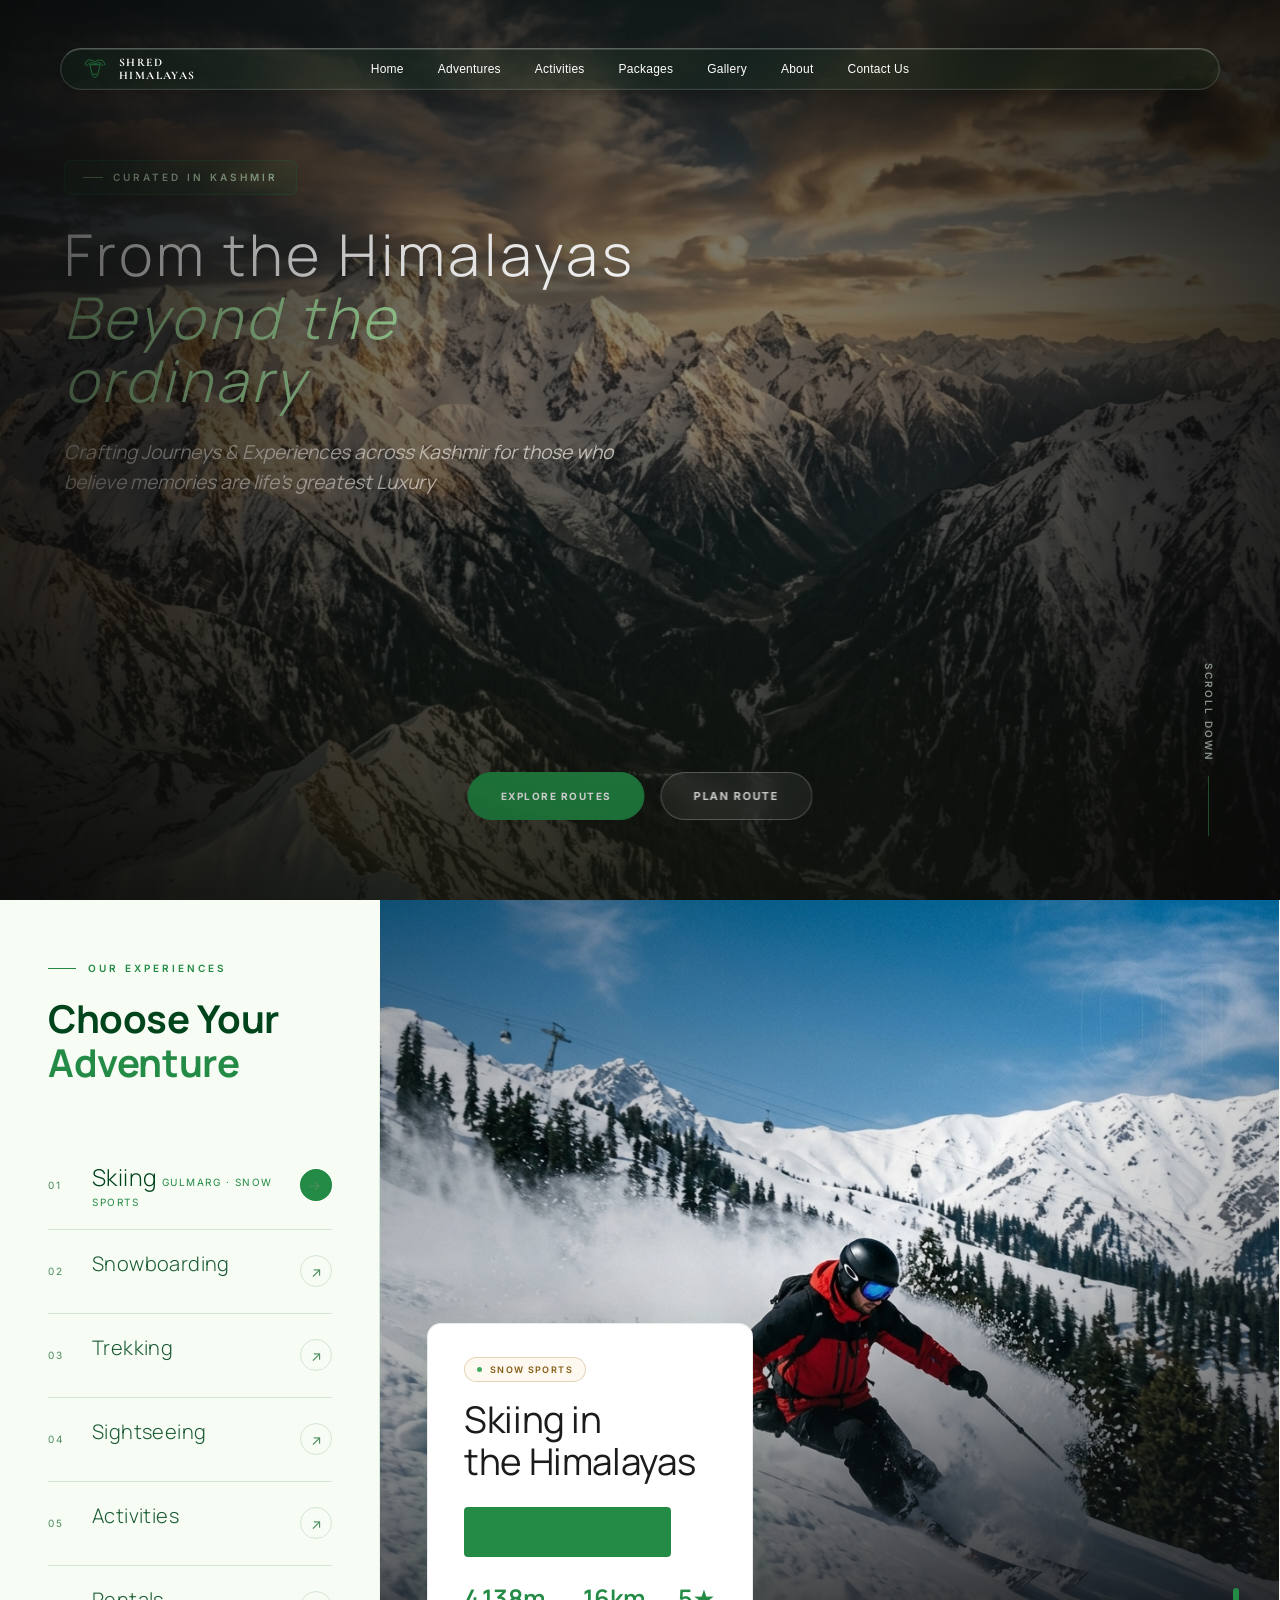
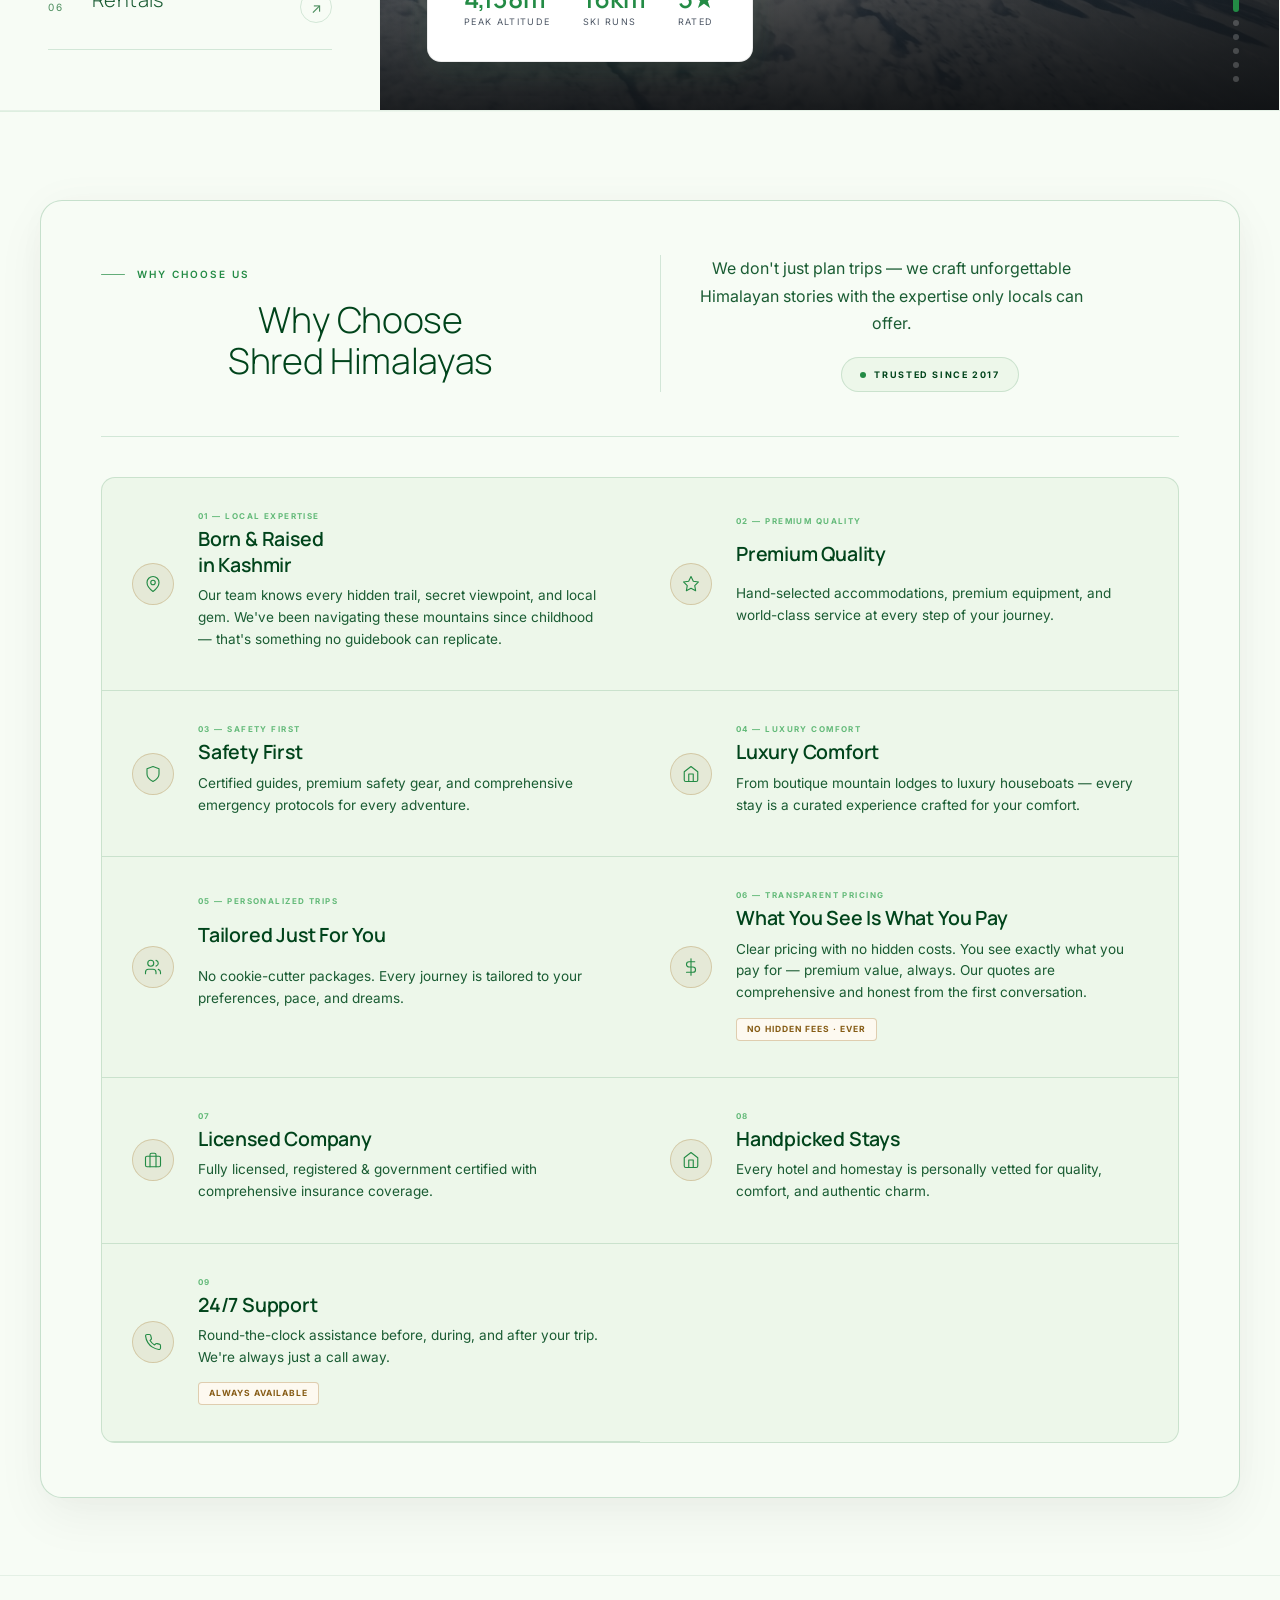
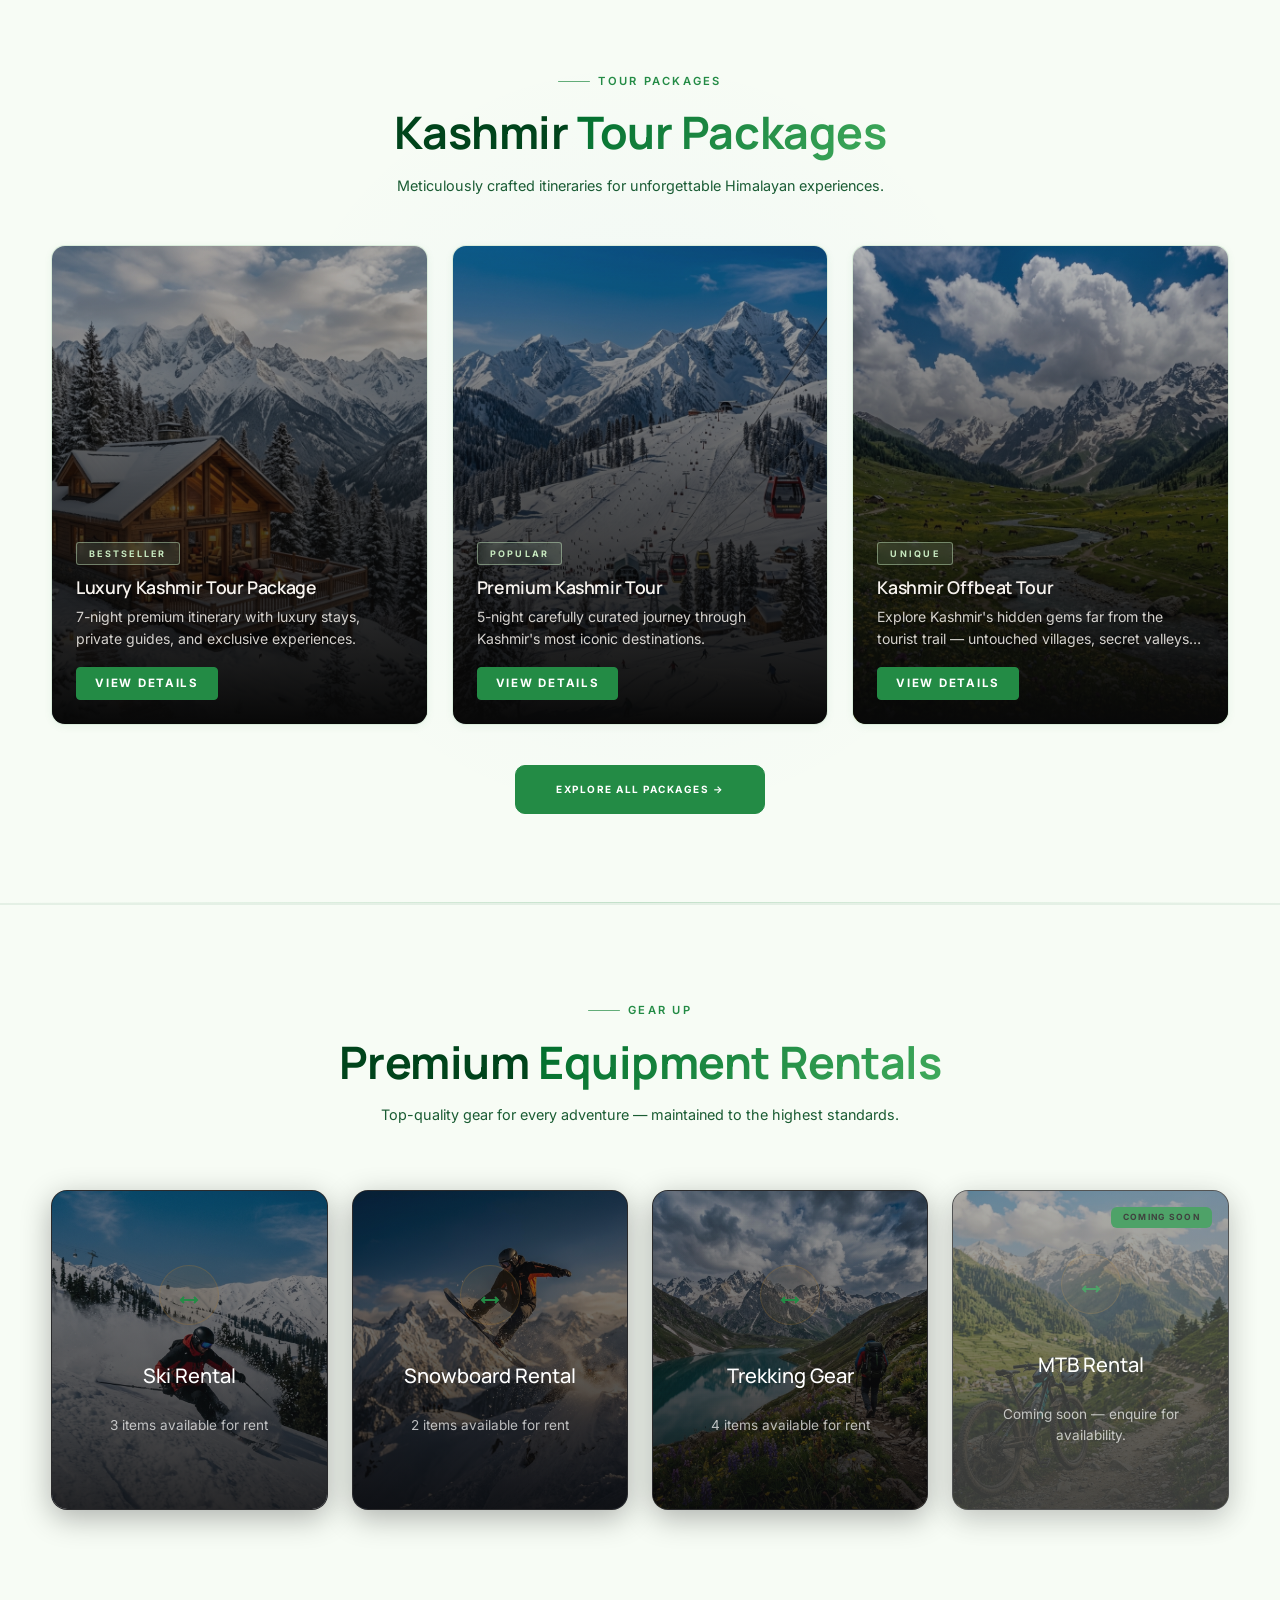
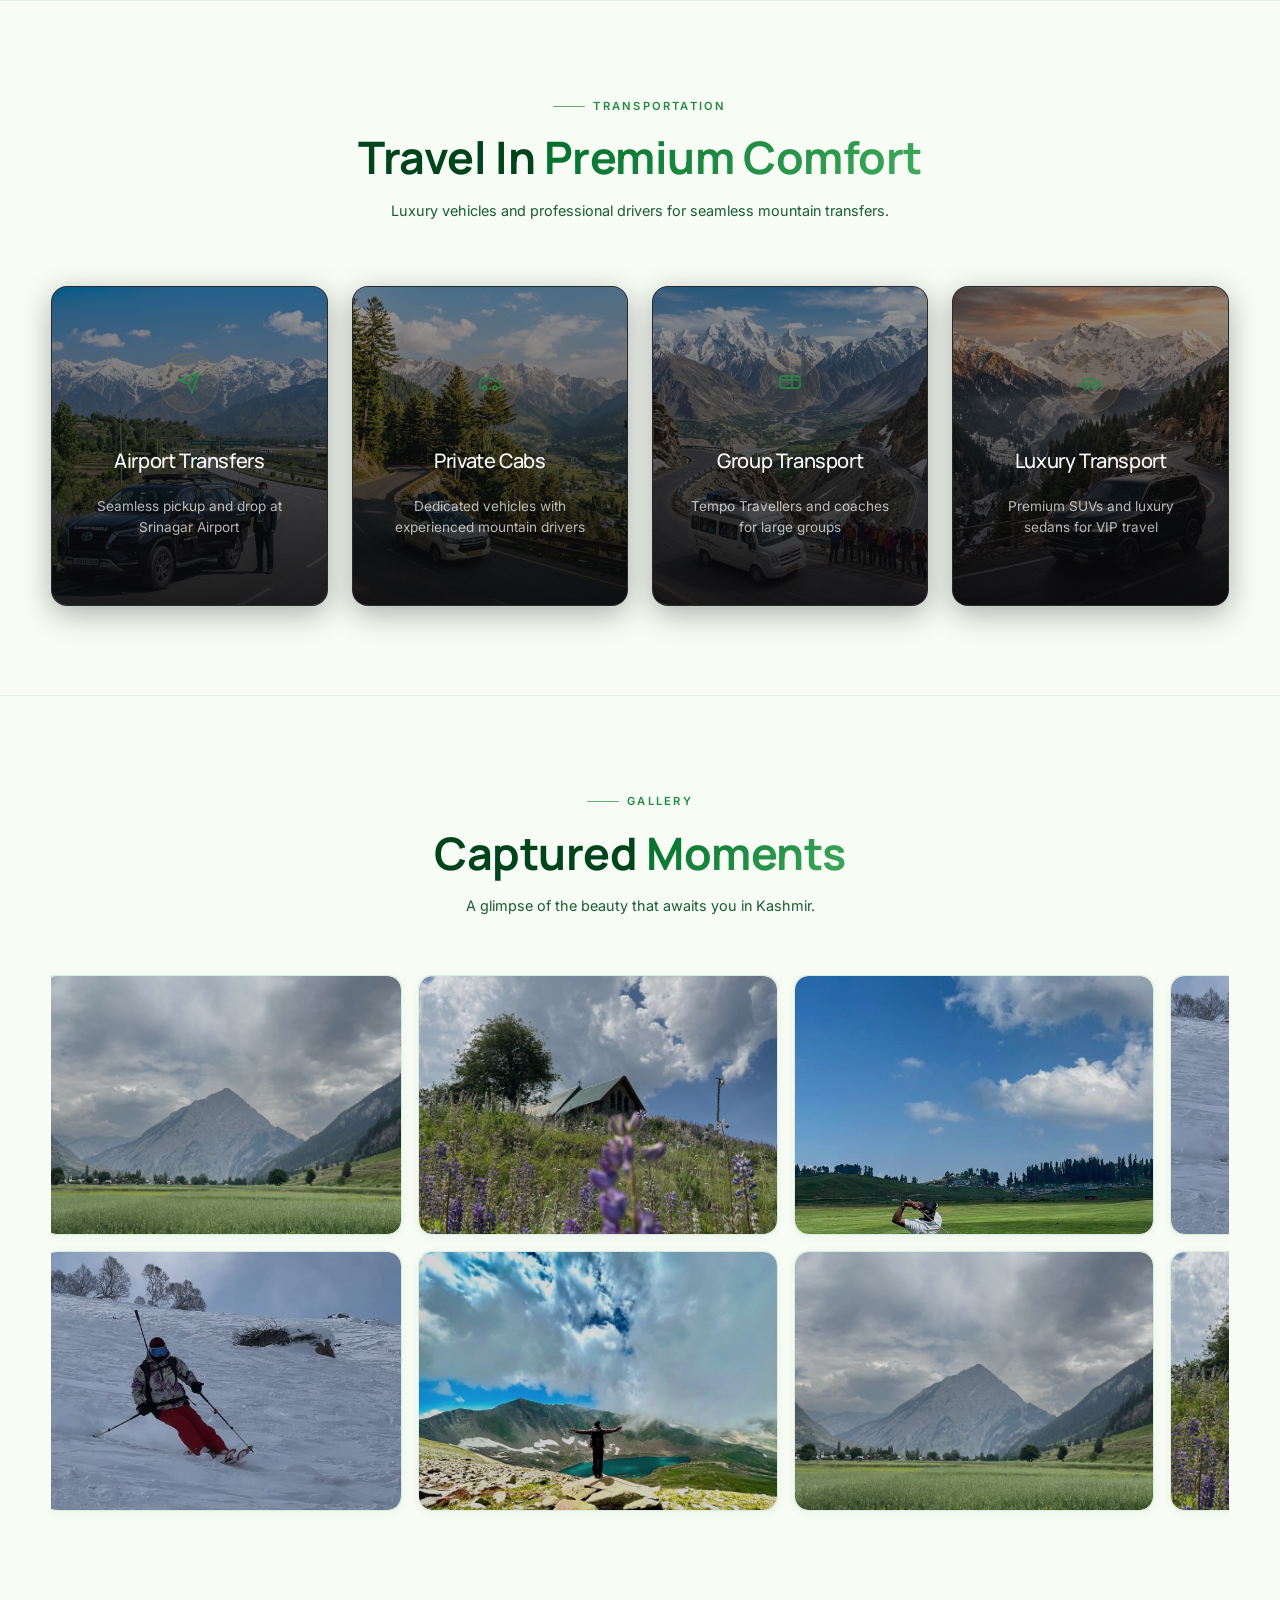
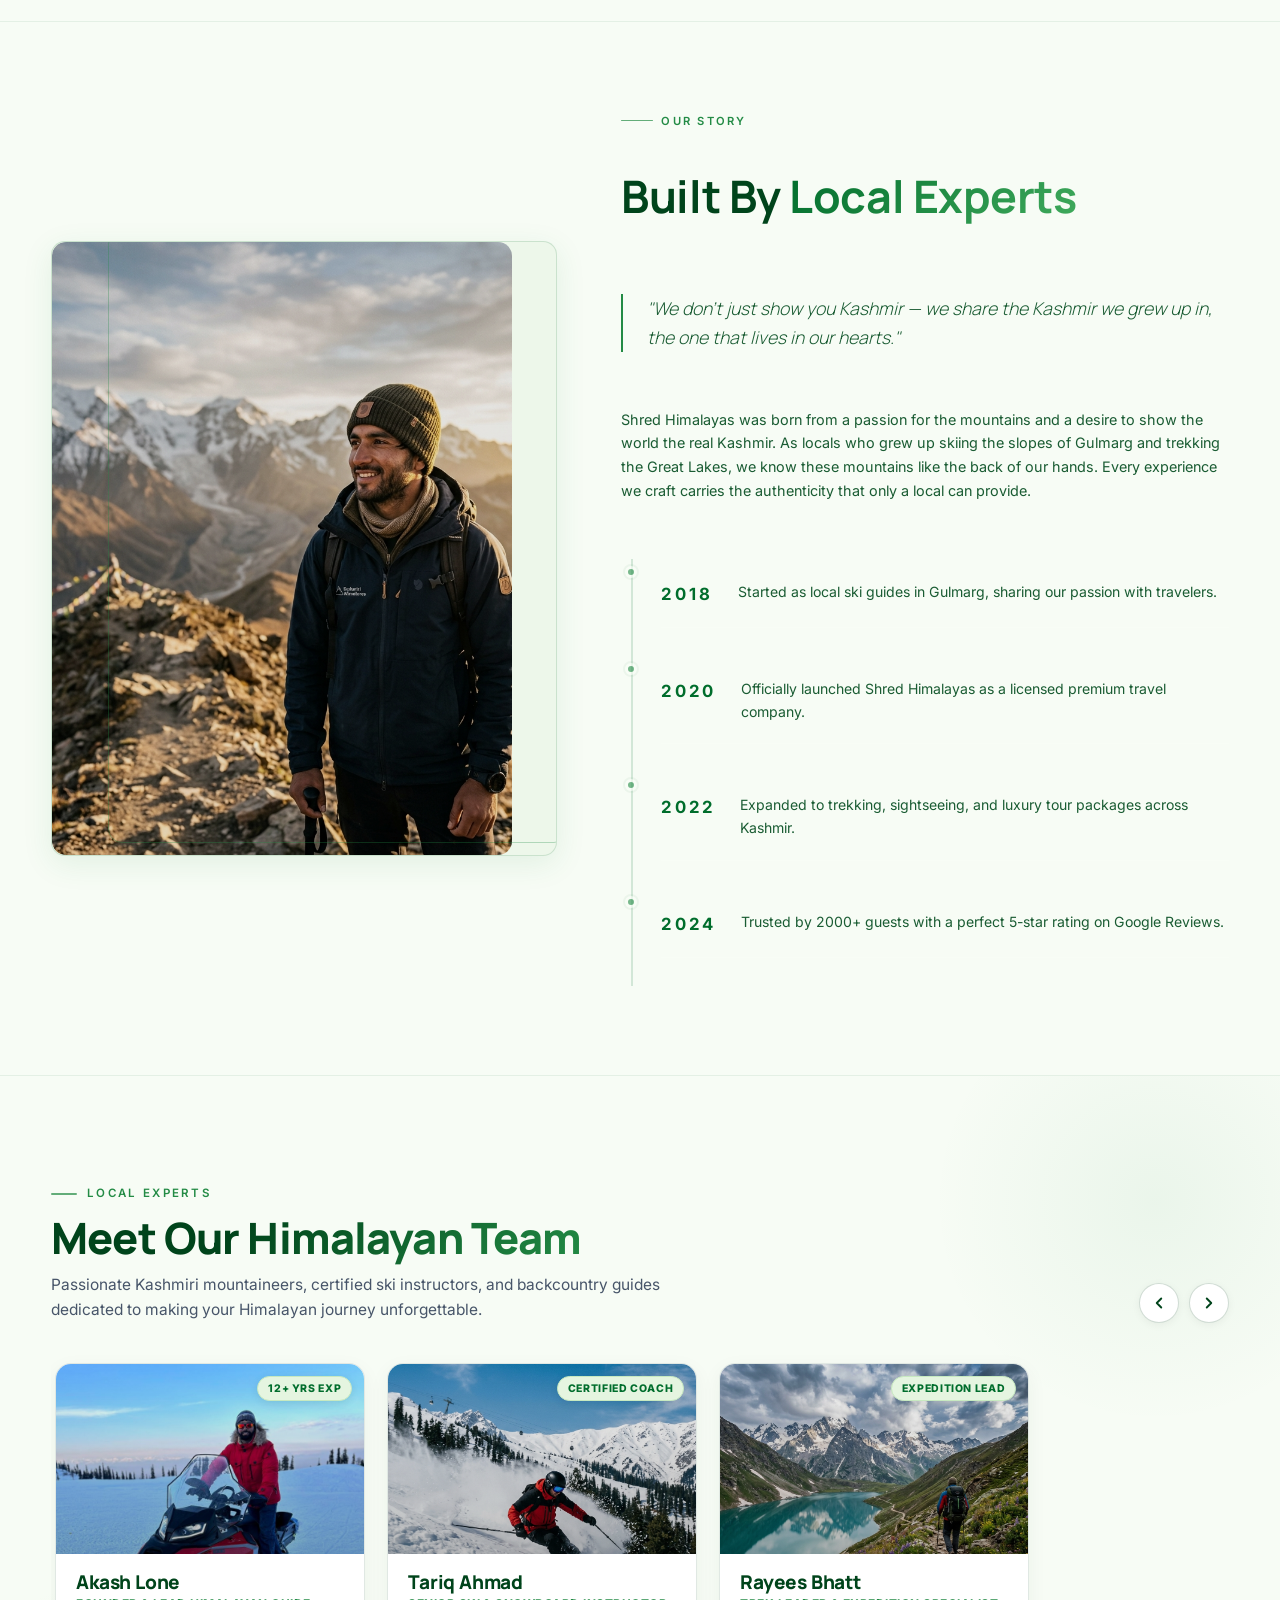
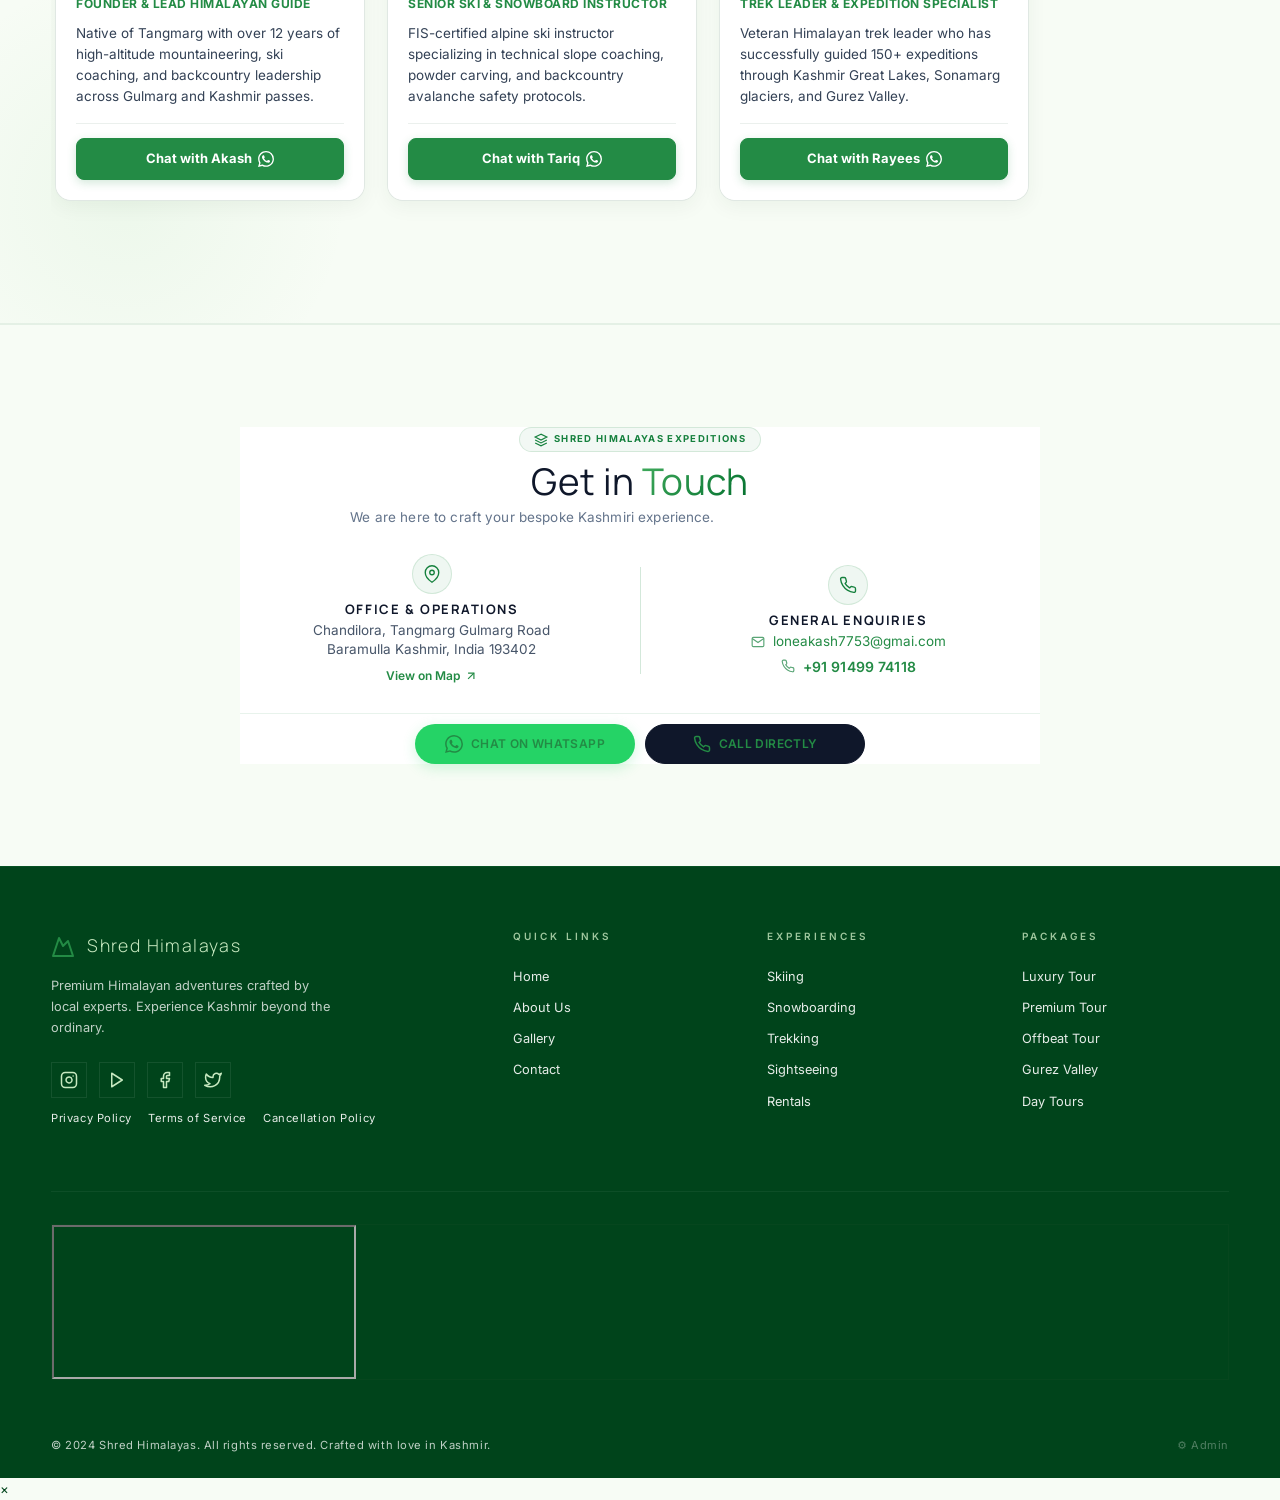
==== commit b6726315: "syncy our story" ====
--- a/index.html
+++ b/index.html
@@ -1049,50 +1049,8 @@
   <!-- ===== ABOUT ===== -->
   <section class="about" id="about">
     <div class="container">
-      <div class="about__layout">
-        <div class="about__portrait reveal-left" data-speed="0.94">
-          <img src="assets/images/founder-portrait.png" alt="Founder of Shred Himalayas" class="about__portrait-image">
-          <div class="about__portrait-frame"></div>
-        </div>
-
-        <div class="about__content reveal-right">
-          <p class="section-label">Our Story</p>
-          <h2 class="section-title split-text">Built By <span class="text-gradient">Local Experts</span></h2>
-
-          <blockquote class="about__quote">
-            "We don't just show you Kashmir — we share the Kashmir we grew up in, the one that lives in our hearts."
-          </blockquote>
-
-          <p class="about__bio">
-            Shred Himalayas was born from a passion for the mountains and a desire to show the world the real Kashmir.
-            As locals who grew up skiing the slopes of Gulmarg and trekking the Great Lakes, we know these mountains
-            like the back of our hands. Every experience we craft carries the authenticity that only a local can
-            provide.
-          </p>
-
-          <div class="about__timeline">
-            <div class="about__timeline-item">
-              <span class="about__timeline-year">2018</span>
-              <p class="about__timeline-text">Started as local ski guides in Gulmarg, sharing our passion with
-                travelers.</p>
-            </div>
-            <div class="about__timeline-item">
-              <span class="about__timeline-year">2020</span>
-              <p class="about__timeline-text">Officially launched Shred Himalayas as a licensed premium travel company.
-              </p>
-            </div>
-            <div class="about__timeline-item">
-              <span class="about__timeline-year">2022</span>
-              <p class="about__timeline-text">Expanded to trekking, sightseeing, and luxury tour packages across
-                Kashmir.</p>
-            </div>
-            <div class="about__timeline-item">
-              <span class="about__timeline-year">2024</span>
-              <p class="about__timeline-text">Trusted by 2000+ guests with a perfect 5-star rating on Google Reviews.
-              </p>
-            </div>
-          </div>
-        </div>
+      <div class="about__layout" id="about-container">
+        <!-- Dynamic content rendered by SHData.renderAbout() -->
       </div>
     </div>
   </section>
@@ -1370,6 +1328,7 @@
     document.addEventListener('DOMContentLoaded', function () {
       SHData.renderSEO();
       SHData.renderHero();
+      SHData.renderAbout('about-container');
       SHData.renderRentals('rentals-grid');
       SHData.renderTeam('team-cards-container');
       SHData.renderContact('contact-card-container');
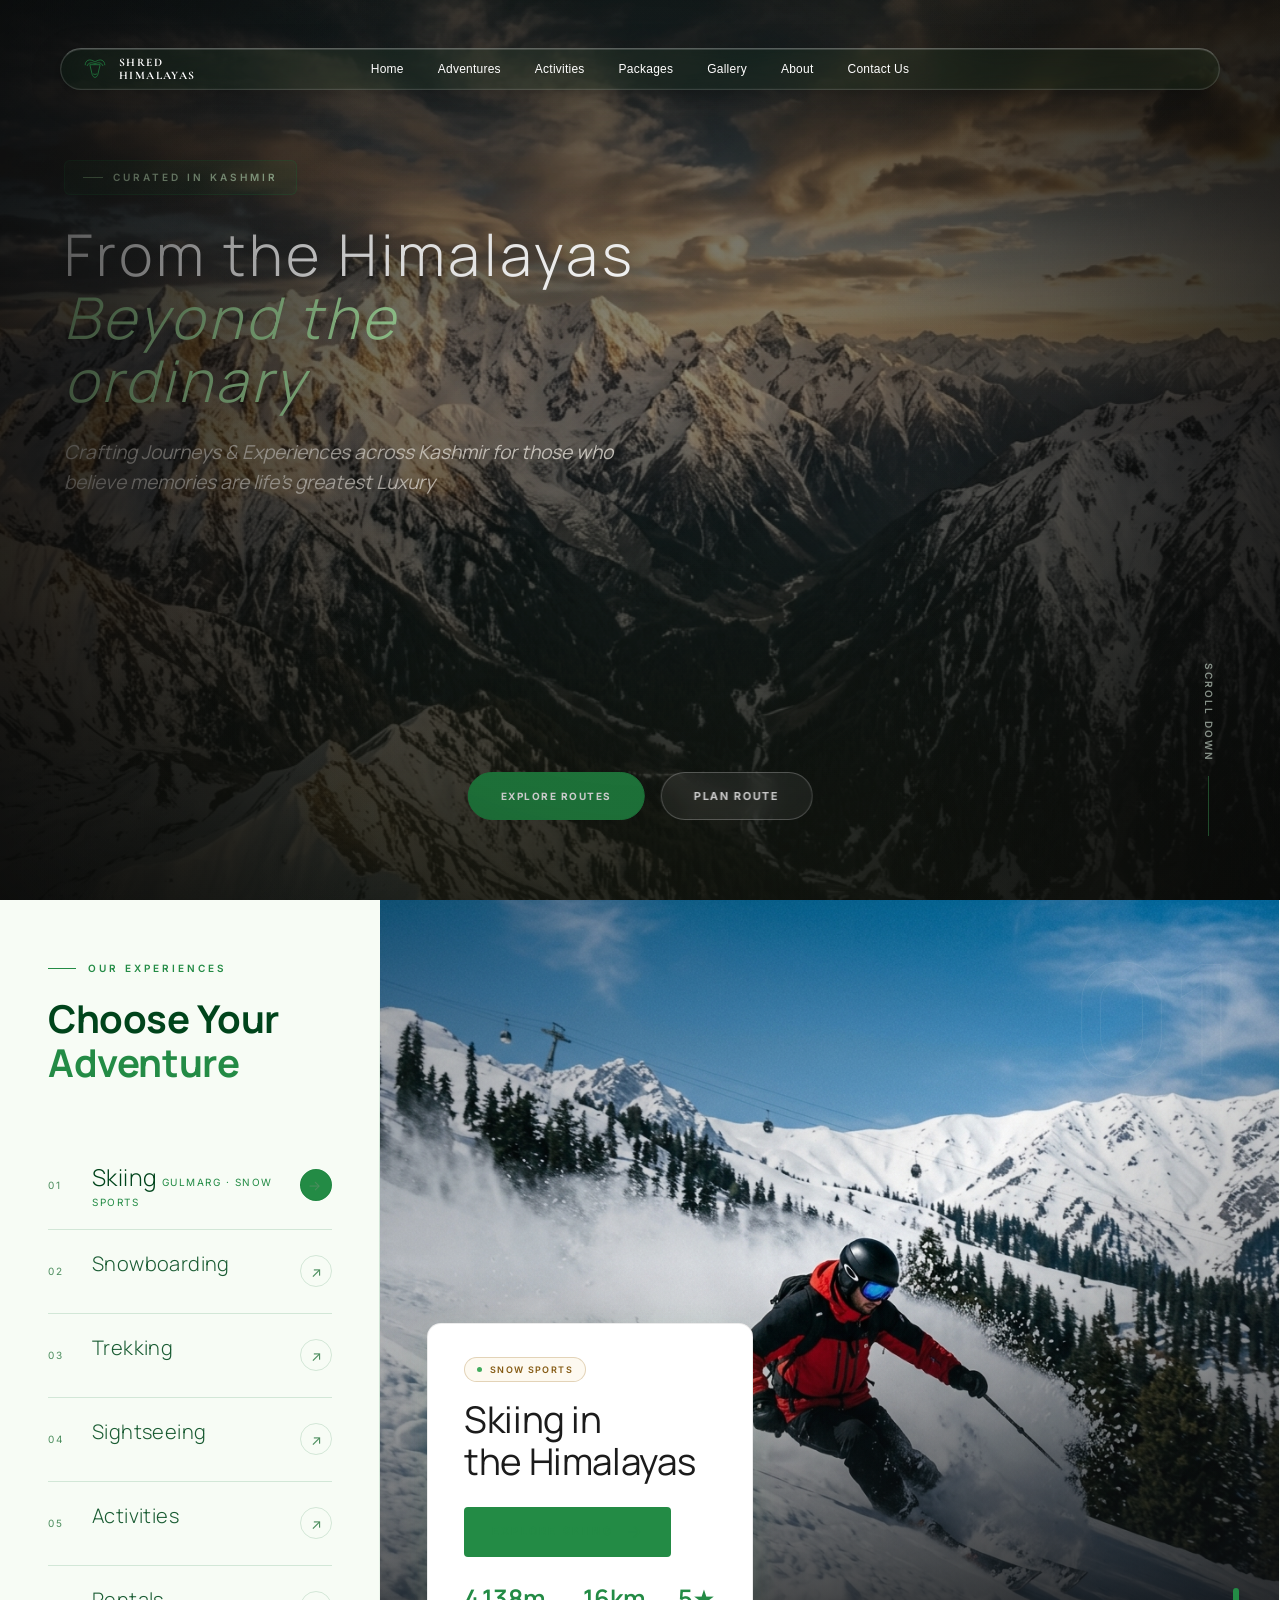
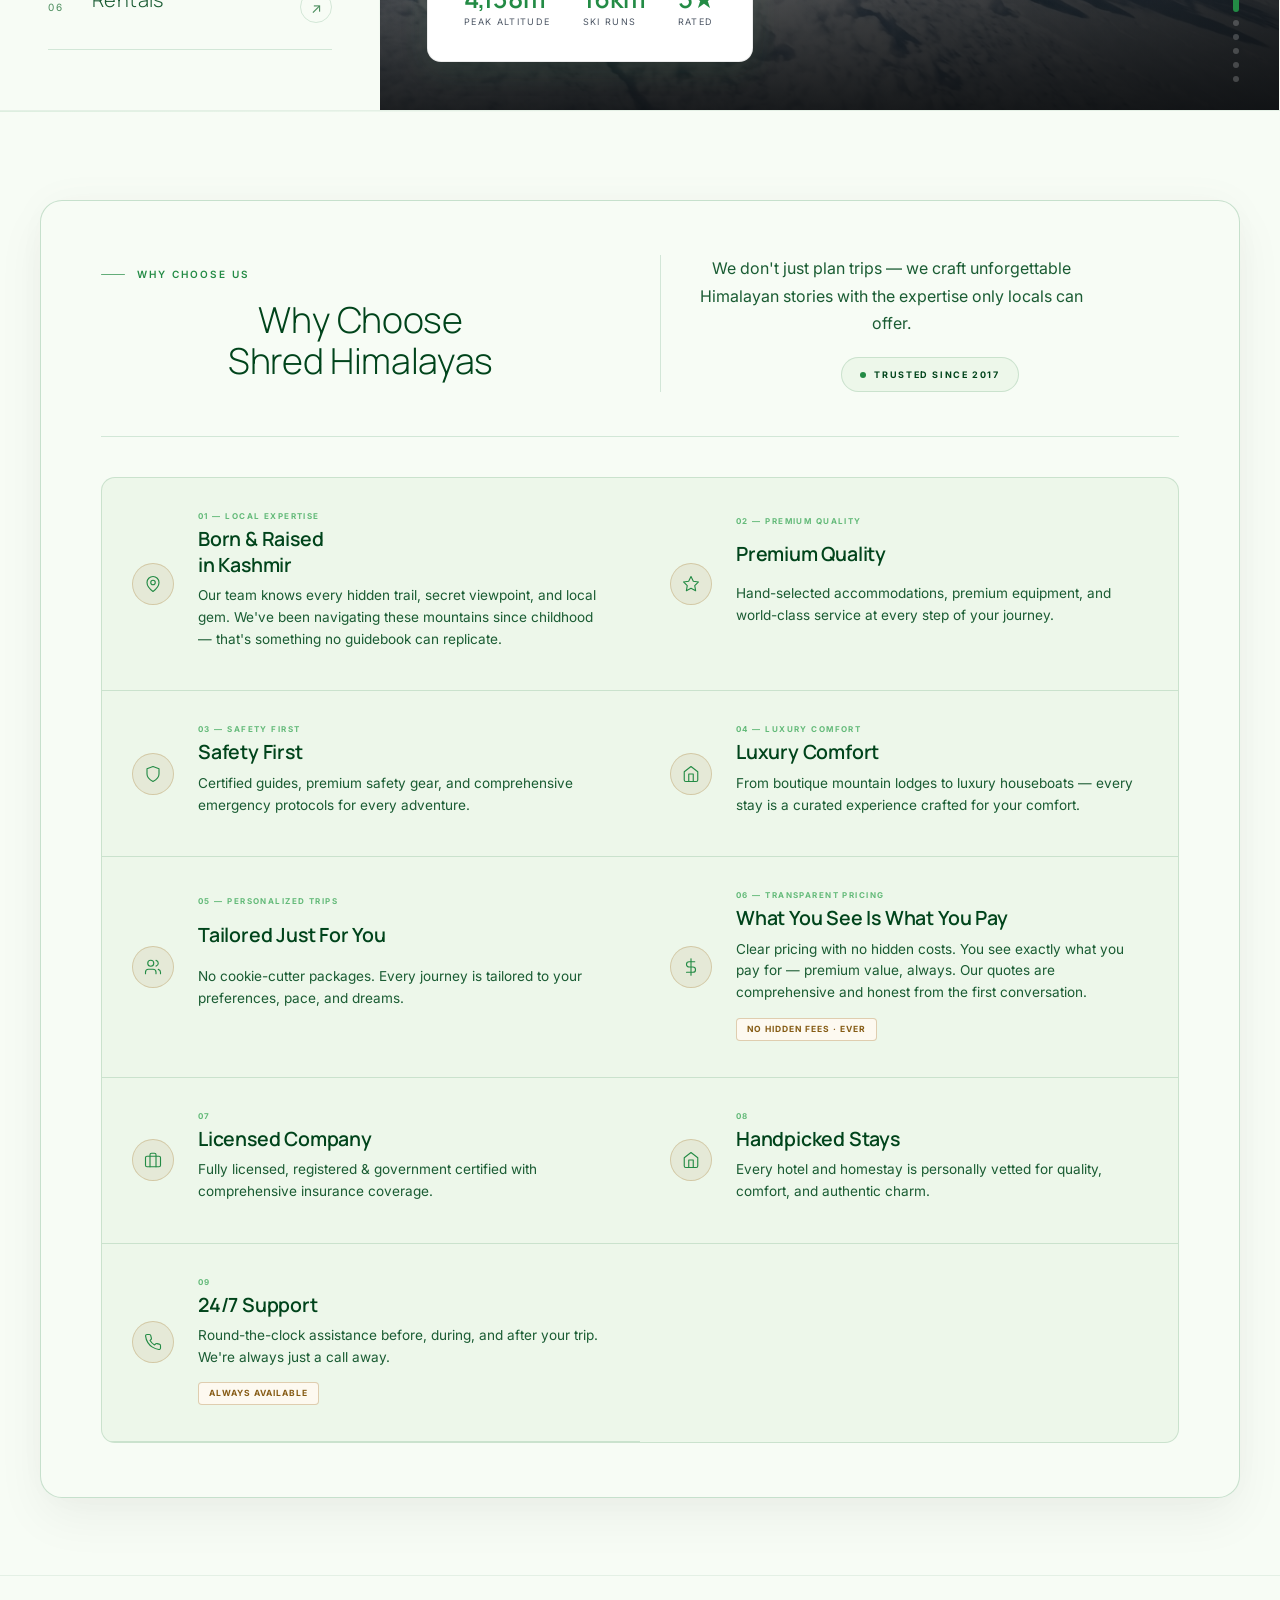
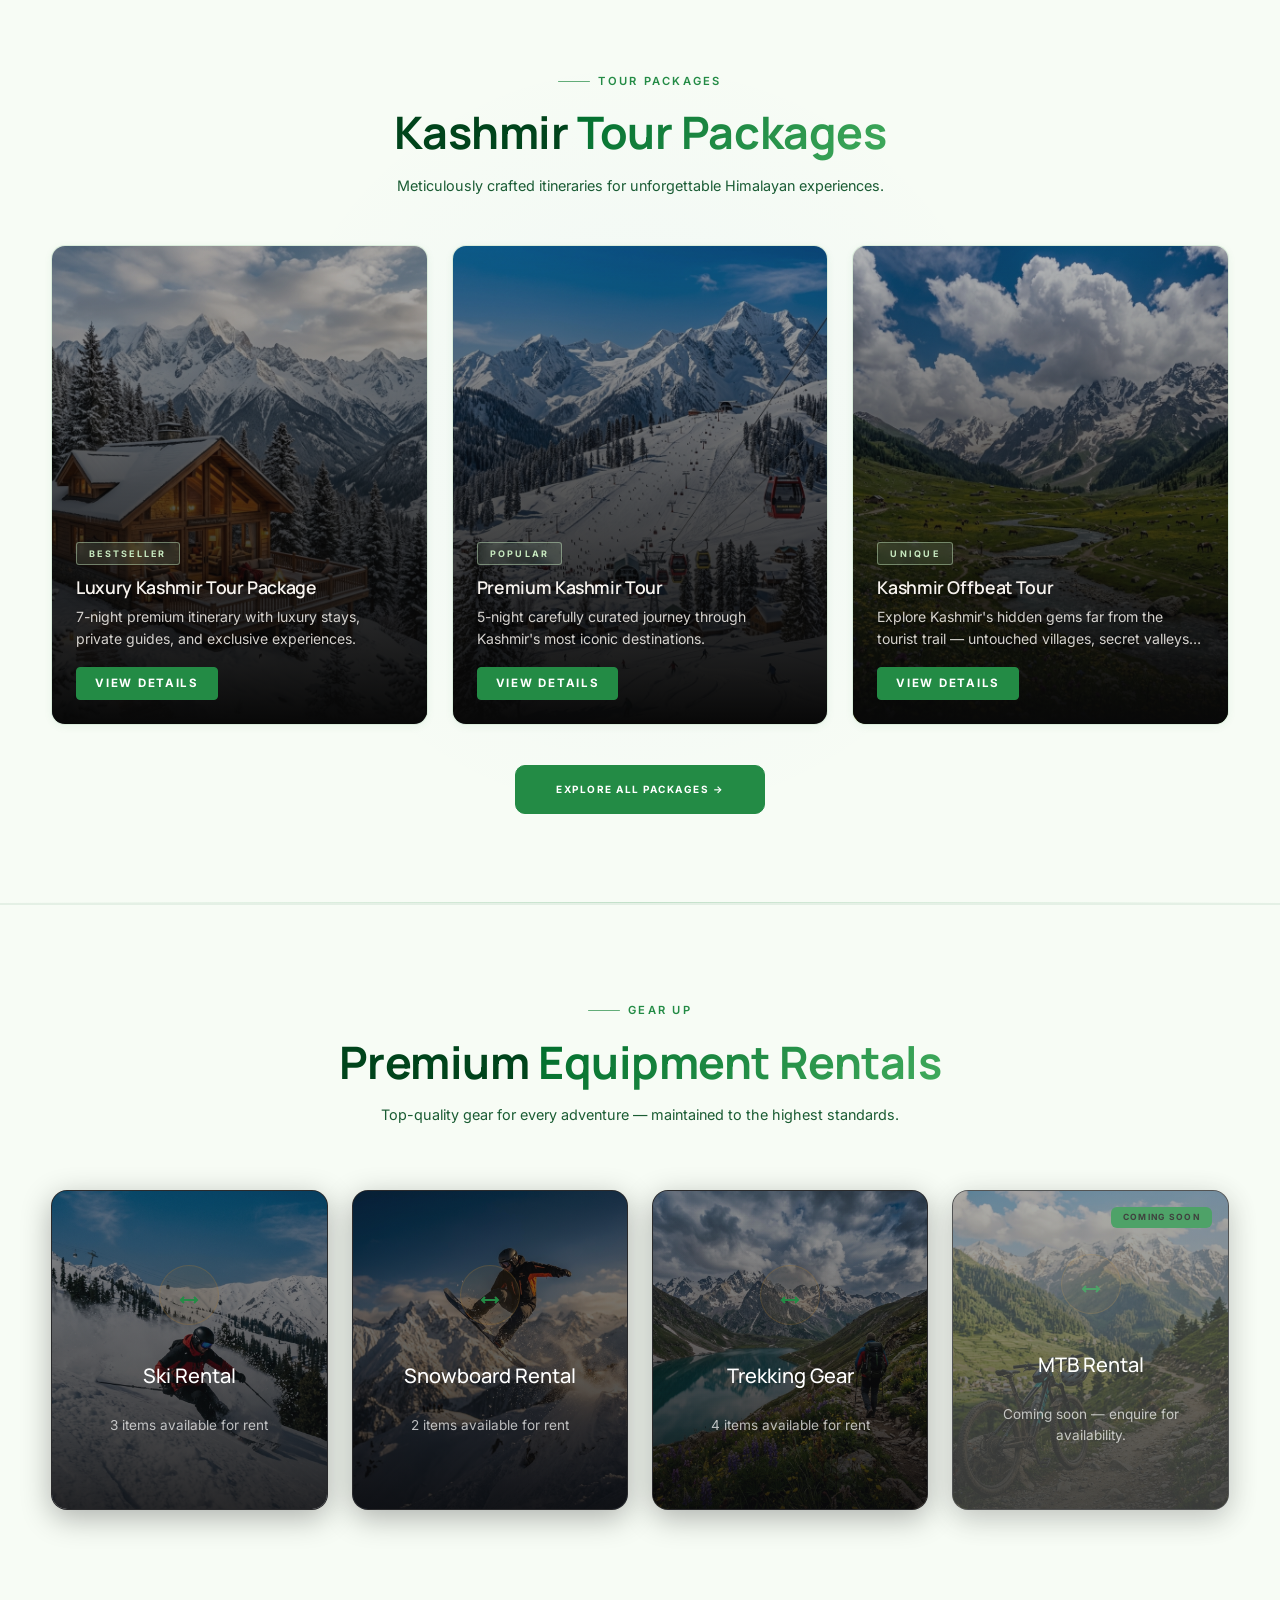
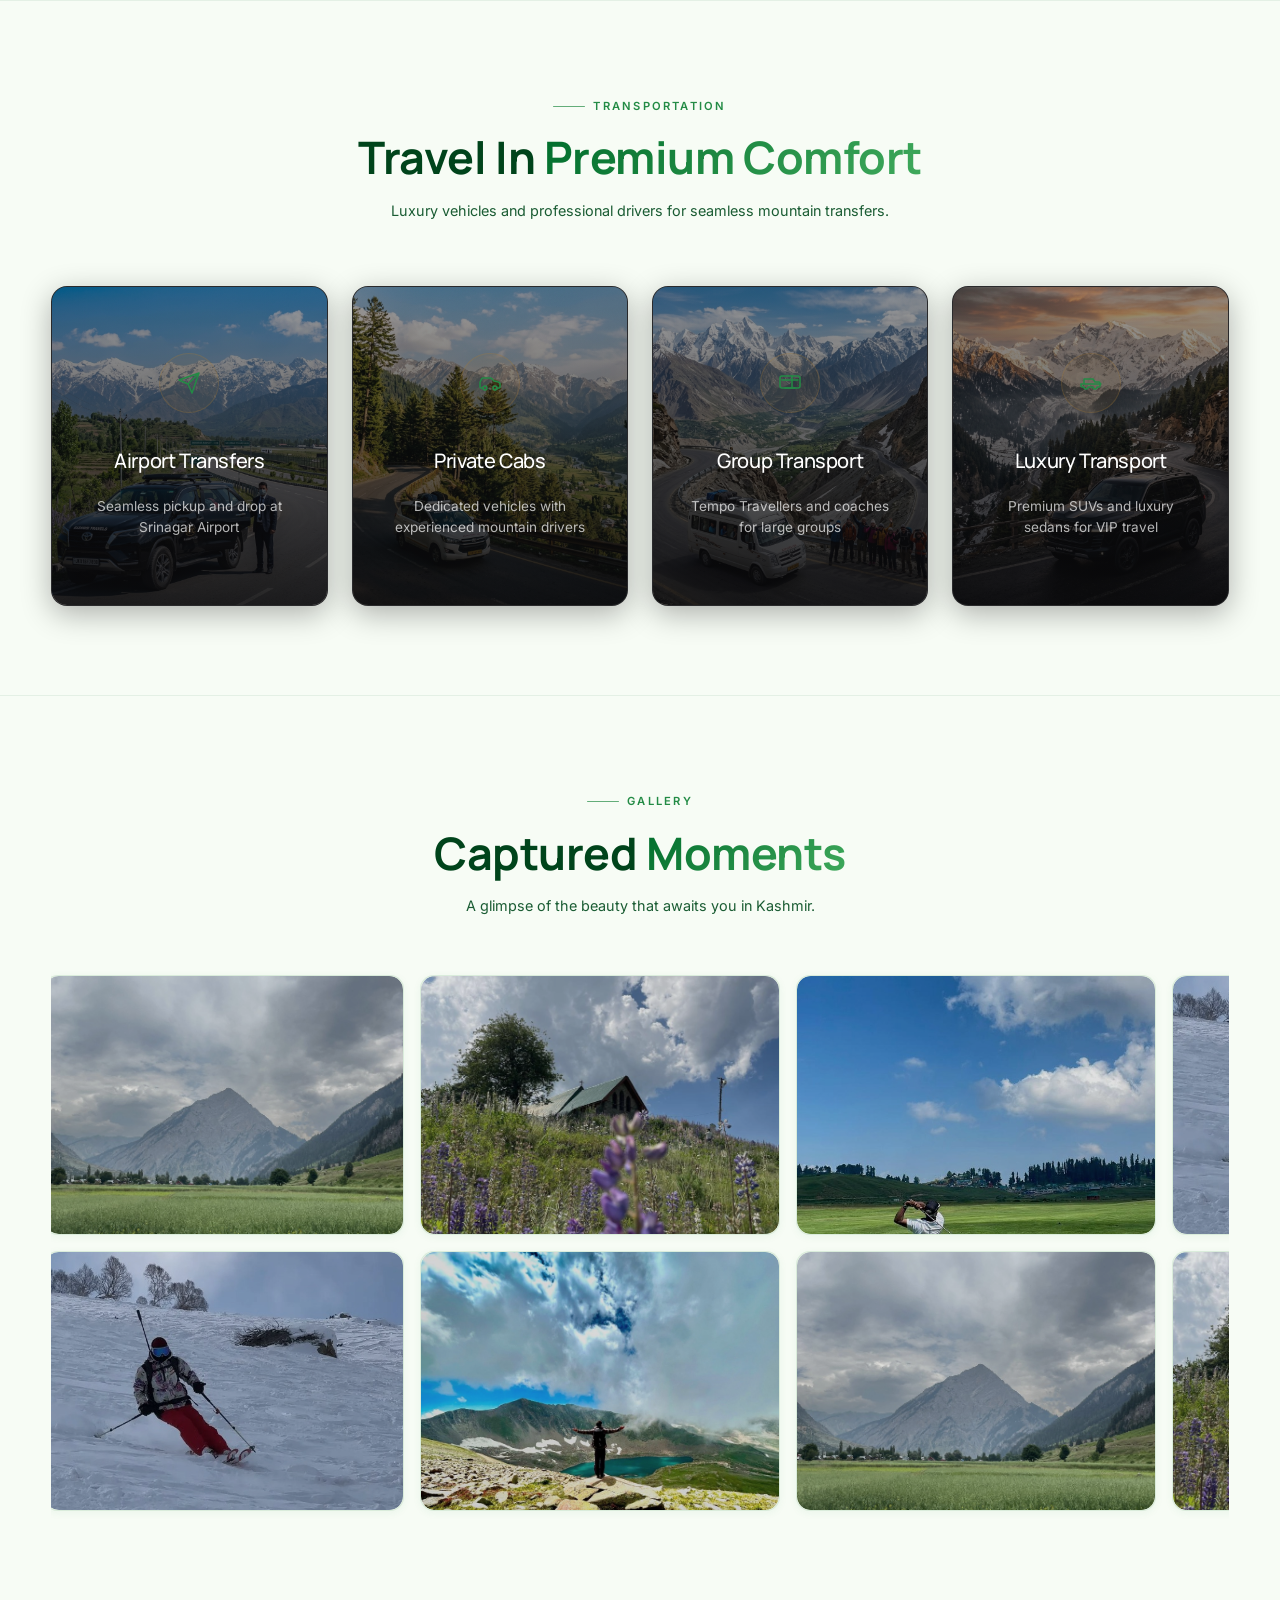
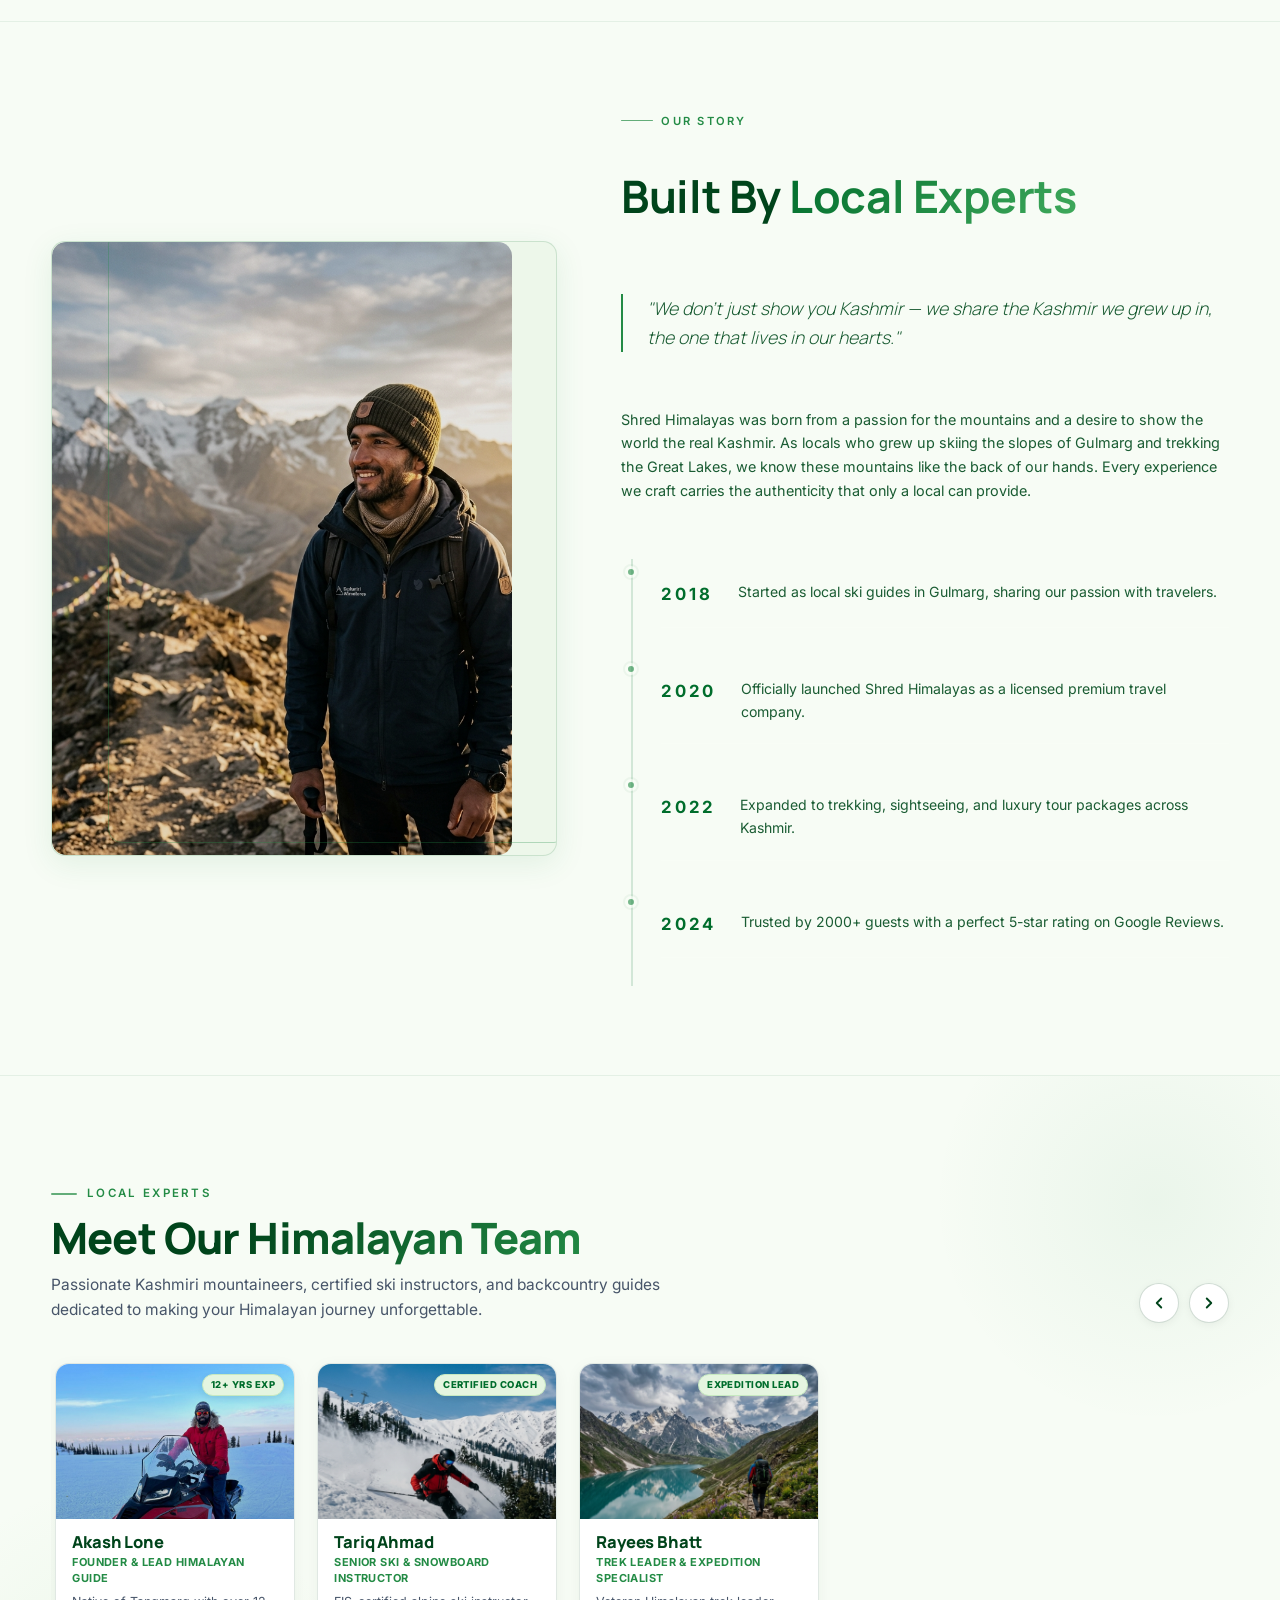
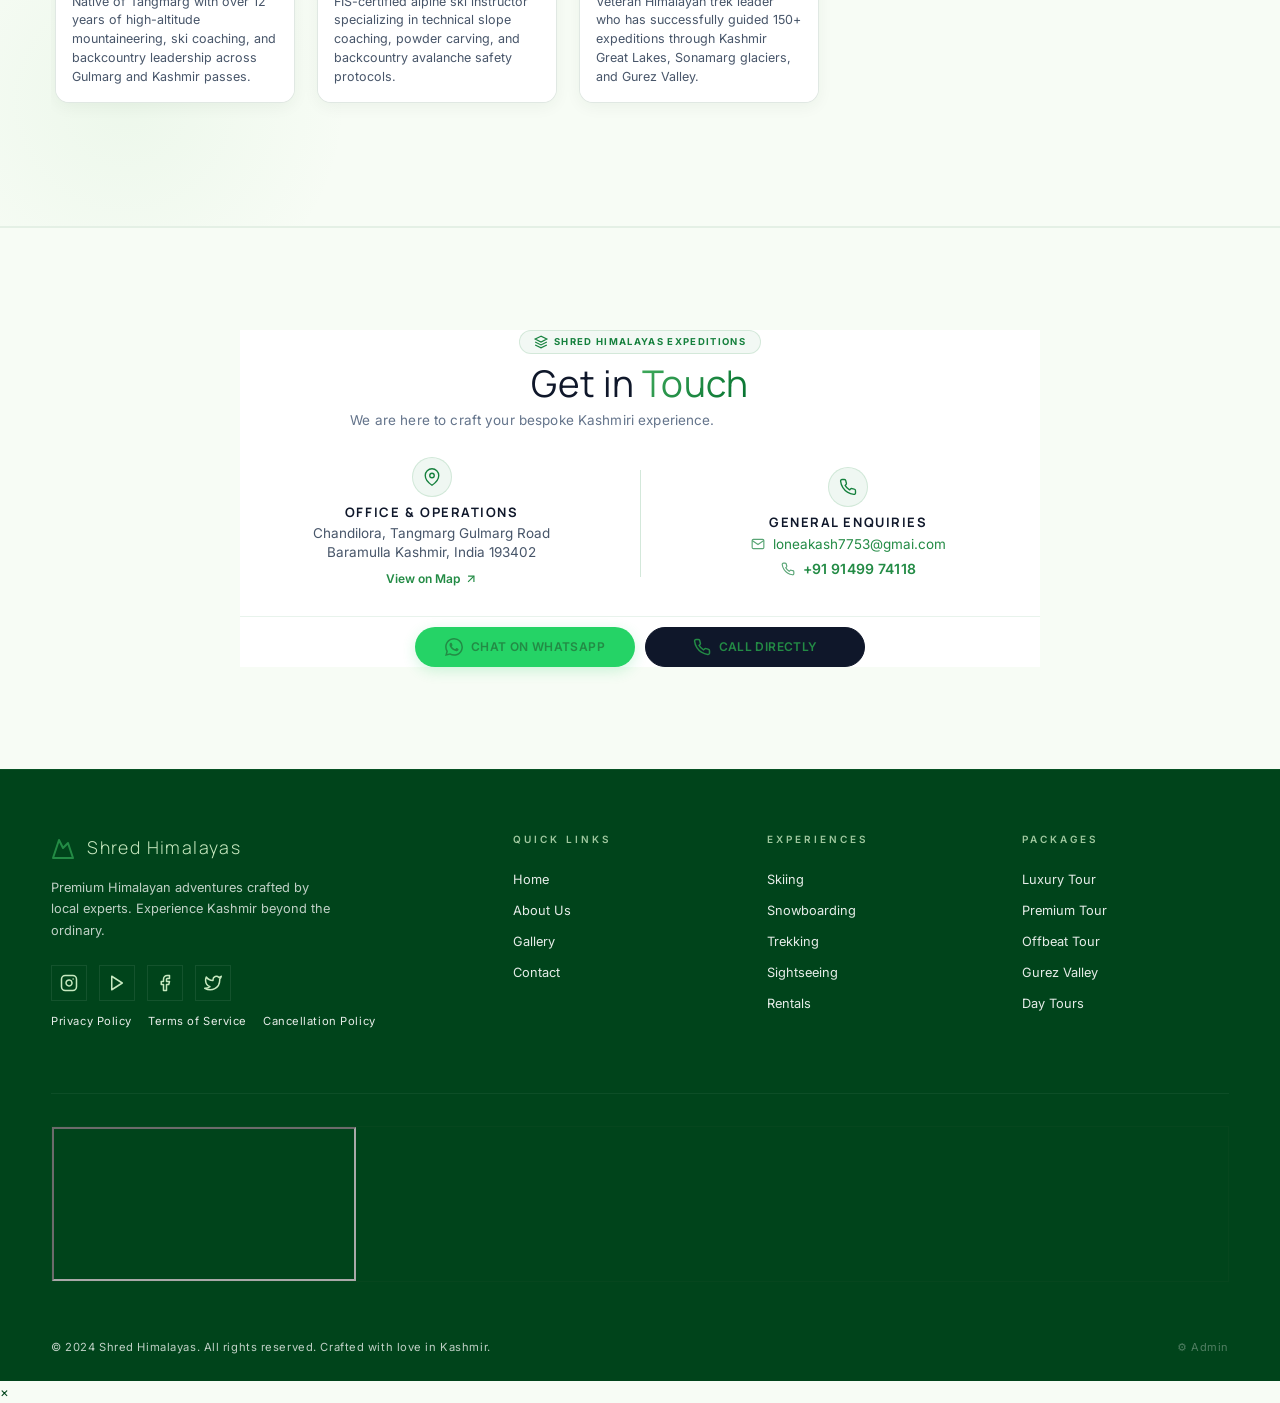
==== commit 37eee375: "reduce size of our team box" ====
--- a/index.html
+++ b/index.html
@@ -1137,10 +1137,10 @@
           <p class="our-team__subtitle">Passionate Kashmiri mountaineers, certified ski instructors, and backcountry guides dedicated to making your Himalayan journey unforgettable.</p>
         </div>
         <div class="our-team__nav-btns">
-          <button class="our-team__nav-btn" onclick="document.getElementById('team-cards-container').scrollBy({left: -370, behavior: 'smooth'})" aria-label="Scroll team left">
+          <button class="our-team__nav-btn" onclick="document.getElementById('team-cards-container').scrollBy({left: -260, behavior: 'smooth'})" aria-label="Scroll team left">
             <svg viewBox="0 0 24 24" fill="none" stroke="currentColor" stroke-width="2.5" stroke-linecap="round" stroke-linejoin="round"><path d="M15 18l-6-6 6-6"/></svg>
           </button>
-          <button class="our-team__nav-btn" onclick="document.getElementById('team-cards-container').scrollBy({left: 370, behavior: 'smooth'})" aria-label="Scroll team right">
+          <button class="our-team__nav-btn" onclick="document.getElementById('team-cards-container').scrollBy({left: 260, behavior: 'smooth'})" aria-label="Scroll team right">
             <svg viewBox="0 0 24 24" fill="none" stroke="currentColor" stroke-width="2.5" stroke-linecap="round" stroke-linejoin="round"><path d="M9 18l6-6-6-6"/></svg>
           </button>
         </div>
--- a/css/our-team.css
+++ b/css/our-team.css
@@ -163,32 +163,32 @@
   background: #006D2C;
 }
 
-/* Reduced Height Team Card — Clean White Theme */
+/* Compact Team Card — Clean White Theme */
 .team-card {
-  flex: 0 0 310px;
-  max-width: 320px;
+  flex: 0 0 240px;
+  max-width: 250px;
   scroll-snap-align: start;
   background: #ffffff;
   border: 1px solid rgba(0, 68, 27, 0.12);
-  border-radius: 16px;
+  border-radius: 14px;
   overflow: hidden;
   display: flex;
   flex-direction: column;
-  box-shadow: 0 6px 20px rgba(0, 68, 27, 0.05);
+  box-shadow: 0 4px 16px rgba(0, 68, 27, 0.05);
   transition: transform 0.35s cubic-bezier(0.16, 1, 0.3, 1), border-color 0.35s ease, box-shadow 0.35s ease;
 }
 
 .team-card:hover {
-  transform: translateY(-6px);
+  transform: translateY(-5px);
   border-color: #238B45;
-  box-shadow: 0 16px 36px rgba(0, 68, 27, 0.12);
-}
-
-/* Reduced Height Card Image Area */
+  box-shadow: 0 12px 28px rgba(0, 68, 27, 0.11);
+}
+
+/* Compact Card Image Area */
 .team-card__image-wrap {
   position: relative;
   width: 100%;
-  height: 190px; /* Reduced from 290px */
+  height: 155px;
   overflow: hidden;
   background: #f8fafc;
 }
@@ -208,7 +208,7 @@
 .team-card__overlay {
   position: absolute;
   inset: 0;
-  background: linear-gradient(to bottom, rgba(0, 0, 0, 0.02) 0%, rgba(0, 0, 0, 0.25) 100%);
+  background: linear-gradient(to bottom, rgba(0, 0, 0, 0.02) 0%, rgba(0, 0, 0, 0.2) 100%);
   pointer-events: none;
 }
 
@@ -218,23 +218,23 @@
 
 .team-card__badge {
   position: absolute;
-  top: 12px;
-  right: 12px;
+  top: 10px;
+  right: 10px;
   background: #E5F5E0;
   border: 1px solid #C7E9C0;
   color: #006D2C;
-  font-size: 10.5px;
-  font-weight: 800;
-  letter-spacing: 0.06em;
+  font-size: 9.5px;
+  font-weight: 800;
+  letter-spacing: 0.05em;
   text-transform: uppercase;
-  padding: 4px 10px;
+  padding: 3px 8px;
   border-radius: 100px;
-  box-shadow: 0 2px 8px rgba(0, 0, 0, 0.08);
+  box-shadow: 0 2px 6px rgba(0, 0, 0, 0.06);
 }
 
 /* Compact Content Area */
 .team-card__content {
-  padding: 18px 20px 20px;
+  padding: 14px 16px 16px;
   display: flex;
   flex-direction: column;
   flex: 1;
@@ -243,7 +243,7 @@
 
 .team-card__name {
   font-family: var(--font-heading, 'Manrope', sans-serif);
-  font-size: 19px;
+  font-size: 16.5px;
   font-weight: 800;
   color: #00441B !important;
   margin-bottom: 2px;
@@ -251,52 +251,20 @@
 }
 
 .team-card__role {
-  font-size: 12px;
+  font-size: 11px;
   font-weight: 700;
   color: #238B45 !important;
   letter-spacing: 0.04em;
   text-transform: uppercase;
-  margin-bottom: 10px;
+  margin-bottom: 6px;
 }
 
 .team-card__desc {
-  font-size: 13.5px;
-  color: #334155 !important;
-  line-height: 1.55;
-  margin-bottom: 16px;
+  font-size: 12.5px;
+  color: #475569 !important;
+  line-height: 1.5;
+  margin-bottom: 0;
   flex: 1;
-}
-
-/* Card Footer & WhatsApp Button */
-.team-card__footer {
-  margin-top: auto;
-  padding-top: 14px;
-  border-top: 1px solid rgba(0, 68, 27, 0.08);
-}
-
-.team-card__contact-btn {
-  display: inline-flex;
-  align-items: center;
-  justify-content: center;
-  width: 100%;
-  padding: 10px 16px;
-  background: #238B45;
-  border: 1px solid #238B45;
-  border-radius: 8px;
-  color: #FFFFFF !important;
-  font-size: 13px;
-  font-weight: 700;
-  text-decoration: none;
-  transition: all 0.25s ease;
-  box-shadow: 0 3px 10px rgba(35, 139, 69, 0.2);
-}
-
-.team-card__contact-btn:hover {
-  background: #006D2C;
-  border-color: #006D2C;
-  color: #FFFFFF !important;
-  box-shadow: 0 6px 18px rgba(0, 109, 44, 0.35);
-  transform: translateY(-1px);
 }
 
 @media (max-width: 768px) {
@@ -313,7 +281,7 @@
     gap: 16px;
   }
   .team-card {
-    flex: 0 0 280px;
-    max-width: 290px;
-  }
-}
+    flex: 0 0 220px;
+    max-width: 230px;
+  }
+}
